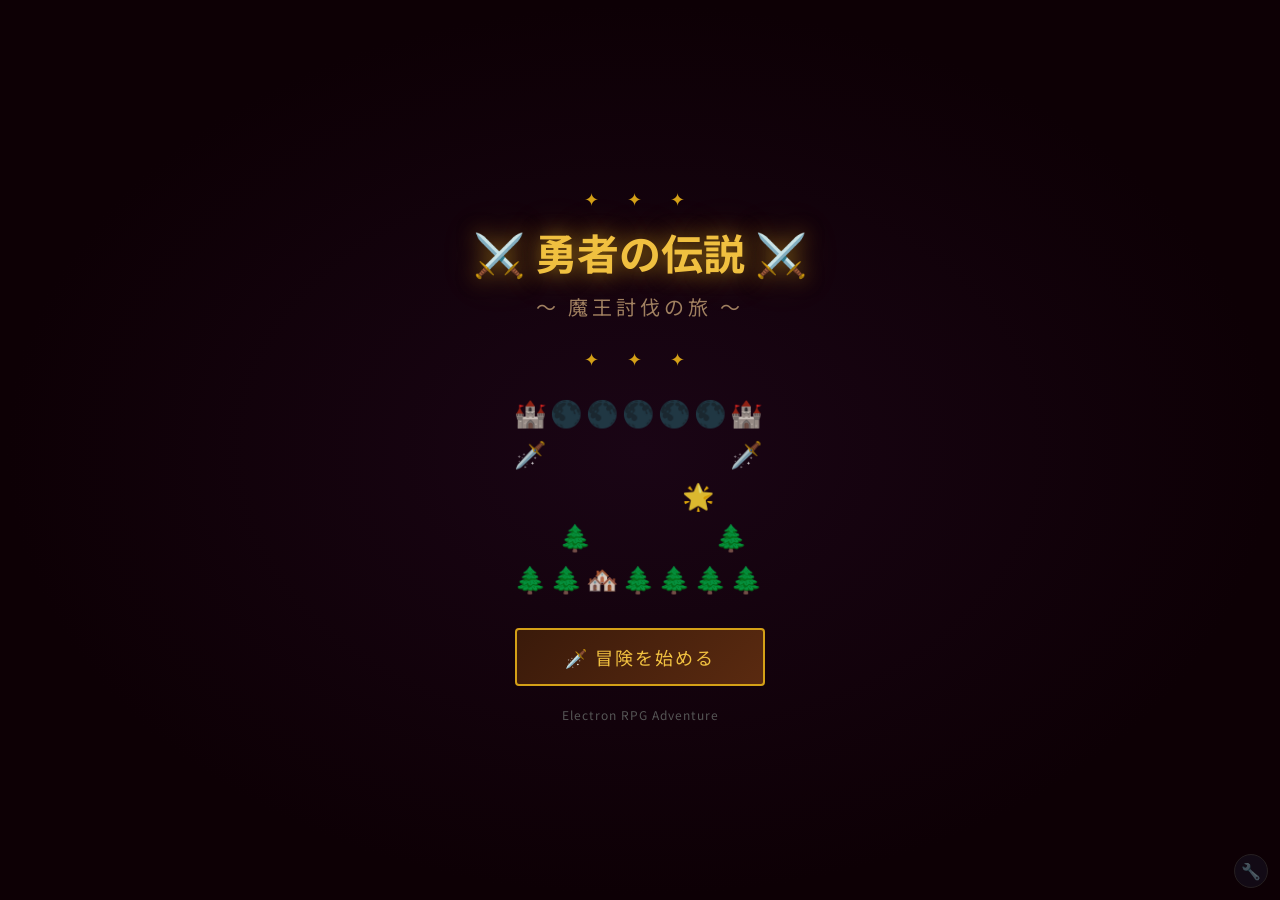
==== web-deploy/index.html @ cfc93350 "Add files via upload" ====
<!DOCTYPE html>
<html lang="ja">
<head>
  <meta charset="UTF-8">
  <meta name="viewport" content="width=device-width, initial-scale=1.0">
  <title>勇者の伝説</title>
  <link rel="stylesheet" href="style.css">
</head>
<body>

<!-- ========== タイトル画面 ========== -->
<div id="title-screen">
  <div id="title-content">
    <div id="title-deco">✦ ✦ ✦</div>
    <h1 id="title-main">⚔️ 勇者の伝説 ⚔️</h1>
    <div id="title-sub">〜 魔王討伐の旅 〜</div>
    <div id="title-deco">✦ ✦ ✦</div>
    <div id="title-art">
      <div class="title-art-row">🏰🌑🌑🌑🌑🌑🏰</div>
      <div class="title-art-row">🗡️　　　　　　🗡️</div>
      <div class="title-art-row">　　　　🌟　　　</div>
      <div class="title-art-row">　🌲　　　　🌲　</div>
      <div class="title-art-row">🌲🌲🏘️🌲🌲🌲🌲</div>
    </div>
    <div id="title-buttons">
      <button id="btn-new-game" onclick="startNewGame()">🗡️ 冒険を始める</button>
      <button id="btn-load-game" onclick="loadGame()" style="display:none">📖 冒険を続ける</button>
    </div>
    <div id="title-footer">Electron RPG Adventure</div>
  </div>
</div>

<!-- ========== メインゲーム画面 ========== -->
<div id="game-screen" class="hidden">

  <!-- ヘッダー -->
  <div id="game-header">
    <span id="header-title">⚔️ 勇者の伝説</span>
    <div id="header-actions">
      <button class="header-btn" onclick="saveGame()" title="セーブ">💾 セーブ</button>
      <button class="header-btn" onclick="showTitleScreen()" title="タイトルへ">🏠 タイトル</button>
      <div id="sound-controls">
        <button id="sound-toggle-btn" class="header-btn sound-btn" onclick="soundToggleMute()" title="サウンドON/OFF">🔊</button>
        <input id="sound-volume" type="range" min="0" max="1" step="0.05" value="0.6"
               oninput="soundSetVolume(this.value)" title="音量">
      </div>
    </div>
  </div>

  <!-- メインエリア -->
  <div id="main-area">

    <!-- 左：ストーリー＆バトルエリア -->
    <div id="story-panel">

      <!-- シーン画像エリア -->
      <div id="scene-header">
        <div id="scene-emoji-display">🌄</div>
        <div id="scene-title-display">序章</div>
        <div id="season-display" style="margin-left:auto" onclick="openSeasonInfo()">🌸 春</div>
      </div>

      <!-- ストーリーテキスト -->
      <div id="story-text-area">
        <p id="story-text">読み込み中...</p>
      </div>

      <!-- 選択肢エリア（通常時） -->
      <div id="choices-area"></div>

      <!-- ワープエリア -->
      <div id="warp-area" class="hidden">
        <div id="warp-header">
          <div id="warp-title">🔮 ワープ魔法</div>
          <div id="aria-warp-comment"></div>
        </div>
        <div id="warp-list"></div>
        <button class="choice-btn back-btn" onclick="closeWarpScreen()">↩️ 閉じる</button>
      </div>

      <!-- 装備変更エリア -->
      <div id="equip-change-area" class="hidden">
        <div id="equip-change-list"></div>
        <button class="choice-btn back-btn" id="equip-back-btn" onclick="closeEquipScreen()">↩️ 戻る</button>
      </div>

      <!-- ショップエリア -->
      <div id="shop-area" class="hidden">
        <div id="shop-items-list"></div>
        <button class="choice-btn back-btn" id="shop-back-btn">↩️ 店を出る</button>
      </div>

      <!-- 鍛冶屋エリア -->
      <div id="smith-area" class="hidden">
        <div id="smith-header">
          <div id="smith-title">⚒️ 装備強化</div>
          <div id="smith-desc" style="font-size:12px;color:#aaa;margin-top:4px">装備中のアイテムを強化できます（最大+10）</div>
        </div>
        <div id="smith-items-list"></div>
        <div id="smith-enchant-section">
          <div id="smith-enchant-header">✨ 特殊強化（素材使用）</div>
          <div id="smith-enchant-desc">モンスター素材を使って装備に特殊効果を付与します</div>
          <div id="smith-enchant-list"></div>
        </div>
        <button class="choice-btn back-btn" id="smith-back-btn">↩️ 鍛冶屋を出る</button>
      </div>

      <!-- クエスト掲示板エリア -->
      <div id="quest-board-area" class="hidden">
        <div class="inner-panel-header">
          <div class="inner-panel-title">📋 クエスト掲示板</div>
          <div class="inner-panel-sub">依頼を達成して報酬を受け取ろう！</div>
        </div>
        <div id="quest-board-list"></div>
        <button class="choice-btn back-btn" onclick="closeQuestBoard()">↩️ 閉じる</button>
      </div>

      <!-- モンスター図鑑エリア -->
      <div id="monster-book-area" class="hidden">
        <div class="inner-panel-header">
          <div class="inner-panel-title">📖 モンスター図鑑</div>
          <div class="inner-panel-sub">出会った魔物の記録</div>
        </div>
        <div id="monster-book-list"></div>
        <button class="choice-btn back-btn" onclick="closeMonsterBook()">↩️ 閉じる</button>
      </div>

      <!-- 仲間との絆エリア -->
      <div id="bond-area" class="hidden">
        <div class="inner-panel-header">
          <div class="inner-panel-title">💞 仲間との絆</div>
          <div class="inner-panel-sub">共に戦うほど絆は深まる</div>
        </div>
        <div id="bond-list"></div>
        <button class="choice-btn back-btn" onclick="closeBondScreen()">↩️ 閉じる</button>
      </div>

      <!-- 陣形システムエリア -->
      <div id="formation-area" class="hidden">
        <div class="inner-panel-header">
          <div class="inner-panel-title">⚔️ 陣形システム</div>
          <div class="inner-panel-sub">仲間との戦略を選ぼう</div>
        </div>
        <div id="formation-list"></div>
        <button class="choice-btn back-btn" onclick="closeFormationScreen()">↩️ 閉じる</button>
      </div>

      <!-- 称号リストエリア -->
      <div id="title-list-area" class="hidden">
        <div class="inner-panel-header">
          <div class="inner-panel-title">🏆 称号一覧</div>
          <div class="inner-panel-sub">条件を達成して称号とボーナスを獲得しよう</div>
        </div>
        <div id="title-list-content"></div>
        <button class="choice-btn back-btn" onclick="closeTitleList()">↩️ 閉じる</button>
      </div>

      <!-- 錬金術エリア -->
      <div id="alchemy-area" class="hidden">
        <div class="inner-panel-header">
          <div class="inner-panel-title">🧪 錬金術工房</div>
          <div class="inner-panel-sub">アイテムを組み合わせて新しいものを作ろう</div>
        </div>
        <div id="alchemy-list"></div>
        <button id="alchemy-back-btn" class="choice-btn back-btn">↩️ 工房を出る</button>
      </div>

      <!-- バトルエリア -->
      <div id="battle-area" class="hidden">
        <div id="battle-scene">
          <div id="enemy-display">
            <div id="battle-anim-overlay"></div>
            <div id="damage-popup-area"></div>
            <div id="enemy-emoji-large"></div>
            <div id="enemy-name-display"></div>
            <div id="enemy-hp-section">
              <span id="enemy-hp-label">HP</span>
              <div id="enemy-hp-bar-wrap">
                <div id="enemy-hp-bar"></div>
              </div>
              <span id="enemy-hp-nums"></span>
            </div>
            <div id="enemy-status-display" style="font-size:14px;font-weight:bold;text-align:center;min-height:20px;color:#f0a050"></div>
          </div>

          <div id="battle-log-wrap">
            <div id="battle-log"></div>
          </div>

          <!-- 仲間のバトル中ステータス（全員） -->
          <div id="companions-battle-status"></div>

          <div id="battle-controls">
            <div id="battle-buttons" class="battle-btn-grid">
              <button id="btn-attack" class="battle-btn attack-btn" onclick="battleAction('attack')">⚔️<br>攻撃</button>
              <button id="btn-magic"  class="battle-btn magic-btn"  onclick="battleAction('magic')">🔮<br>スキル</button>
              <button id="btn-item"   class="battle-btn item-btn"   onclick="battleAction('item')">🎒<br>アイテム</button>
              <button id="btn-equip"  class="battle-btn equip-btn"  onclick="battleAction('equip')">🗡️<br>装備</button>
              <button id="btn-run"    class="battle-btn run-btn"    onclick="battleAction('run')">💨<br>逃げる</button>
            </div>
            <!-- スキル選択 -->
            <div id="skill-select" class="hidden">
              <div id="skill-select-list"></div>
              <button class="choice-btn" onclick="cancelSkillSelect()" style="margin-top:6px">キャンセル</button>
            </div>
            <!-- アイテム選択 -->
            <div id="item-select" class="hidden">
              <div id="item-select-list"></div>
              <button class="choice-btn" onclick="cancelItemSelect()" style="margin-top:6px">キャンセル</button>
            </div>
            <!-- 戦闘中装備選択 -->
            <div id="battle-equip-select" class="hidden">
              <div id="battle-equip-list"></div>
              <button class="choice-btn" onclick="cancelBattleEquip()" style="margin-top:6px">キャンセル</button>
            </div>
            <!-- コンボ必殺技ボタン -->
            <div id="combo-btn-wrap">
              <button id="btn-combo" class="battle-btn combo-btn" onclick="openComboMenu()">⚡<br>コンボ</button>
            </div>
            <!-- コンボ選択 -->
            <div id="combo-select" class="hidden">
              <div id="combo-select-title">⚡ コンボ必殺技</div>
              <div id="combo-select-list"></div>
              <button class="choice-btn" onclick="closeComboMenu()" style="margin-top:6px">キャンセル</button>
            </div>
          </div>
        </div>
      </div>

    </div><!-- /story-panel -->

    <!-- 右：ステータスパネル -->
    <div id="status-panel">

      <!-- プレイヤー情報 -->
      <div class="status-box" id="player-box">
        <div class="status-box-title">👤 プレイヤー</div>
        <div id="player-name-display">勇者アレク</div>
        <div id="player-level-display">Lv. 1</div>

        <div class="bar-row">
          <span class="bar-label hp-label">HP</span>
          <div class="bar-track"><div id="hp-bar" class="bar hp-bar-fill"></div></div>
          <span id="hp-text" class="bar-nums">100/100</span>
        </div>
        <div id="player-status-display" style="display:none;font-size:12px;font-weight:bold;text-align:center;padding:2px 6px;margin:2px 0;border-radius:4px;background:#3a2010;color:#f0a050"></div>
        <div class="bar-row">
          <span class="bar-label mp-label">MP</span>
          <div class="bar-track"><div id="mp-bar" class="bar mp-bar-fill"></div></div>
          <span id="mp-text" class="bar-nums">30/30</span>
        </div>
        <div class="bar-row">
          <span class="bar-label exp-label">EXP</span>
          <div class="bar-track"><div id="exp-bar" class="bar exp-bar-fill"></div></div>
          <span id="exp-text" class="bar-nums">0/50</span>
        </div>

        <div class="stats-grid">
          <div class="stat-cell">⚔️ <span id="stat-atk">15</span></div>
          <div class="stat-cell">🛡️ <span id="stat-def">5</span></div>
          <div class="stat-cell">✨ <span id="stat-matk">20</span></div>
          <div class="stat-cell">💰 <span id="stat-gold">100</span>G</div>
        </div>
      </div>

      <!-- アリア -->
      <div class="status-box" id="aria-box" style="display:none">
        <div class="status-box-title">👱‍♀️ アリア</div>
        <div id="aria-name-display" style="font-weight:bold;font-size:14px;color:#a0d0ff">アリア</div>
        <div id="aria-level-display" style="font-size:12px;color:#888;margin-bottom:4px">Lv. 1</div>
        <div class="bar-row">
          <span class="bar-label hp-label">HP</span>
          <div class="bar-track"><div id="aria-hp-bar" class="bar hp-bar-fill"></div></div>
          <span id="aria-hp-text" class="bar-nums">80/80</span>
        </div>
        <div class="bar-row">
          <span class="bar-label mp-label">MP</span>
          <div class="bar-track"><div id="aria-mp-bar" class="bar mp-bar-fill"></div></div>
          <span id="aria-mp-text" class="bar-nums">25/25</span>
        </div>
        <div class="stats-grid" style="margin-top:4px">
          <div class="stat-cell">⚔️ <span id="aria-stat-atk">18</span></div>
          <div class="stat-cell">🛡️ <span id="aria-stat-def">4</span></div>
          <div class="stat-cell">✨ <span id="aria-stat-matk">8</span></div>
          <div class="stat-cell" id="aria-equip-display" style="font-size:11px;color:#888">装備なし</div>
        </div>
      </div>

      <!-- ガイアス -->
      <div class="status-box companion-box" id="gaius-box" style="display:none">
        <div class="status-box-title">🛡️ ガイアス</div>
        <div id="gaius-level-display" style="font-size:12px;color:#888;margin-bottom:4px">Lv. 1</div>
        <div class="bar-row">
          <span class="bar-label hp-label">HP</span>
          <div class="bar-track"><div id="gaius-hp-bar" class="bar hp-bar-fill"></div></div>
          <span id="gaius-hp-text" class="bar-nums">180/180</span>
        </div>
        <div class="bar-row">
          <span class="bar-label mp-label">MP</span>
          <div class="bar-track"><div id="gaius-mp-bar" class="bar mp-bar-fill"></div></div>
          <span id="gaius-mp-text" class="bar-nums">20/20</span>
        </div>
      </div>

      <!-- ルナ -->
      <div class="status-box companion-box" id="luna-box" style="display:none">
        <div class="status-box-title">🌙 ルナ</div>
        <div id="luna-level-display" style="font-size:12px;color:#888;margin-bottom:4px">Lv. 1</div>
        <div class="bar-row">
          <span class="bar-label hp-label">HP</span>
          <div class="bar-track"><div id="luna-hp-bar" class="bar hp-bar-fill"></div></div>
          <span id="luna-hp-text" class="bar-nums">60/60</span>
        </div>
        <div class="bar-row">
          <span class="bar-label mp-label">MP</span>
          <div class="bar-track"><div id="luna-mp-bar" class="bar mp-bar-fill"></div></div>
          <span id="luna-mp-text" class="bar-nums">55/55</span>
        </div>
      </div>

      <!-- ソラ -->
      <div class="status-box companion-box" id="sola-box" style="display:none">
        <div class="status-box-title">⭐ ソラ</div>
        <div id="sola-level-display" style="font-size:12px;color:#888;margin-bottom:4px">Lv. 1</div>
        <div class="bar-row">
          <span class="bar-label hp-label">HP</span>
          <div class="bar-track"><div id="sola-hp-bar" class="bar hp-bar-fill"></div></div>
          <span id="sola-hp-text" class="bar-nums">55/55</span>
        </div>
        <div class="bar-row">
          <span class="bar-label mp-label">MP</span>
          <div class="bar-track"><div id="sola-mp-bar" class="bar mp-bar-fill"></div></div>
          <span id="sola-mp-text" class="bar-nums">55/55</span>
        </div>
      </div>

      <!-- セラフィナ -->
      <div class="status-box companion-box" id="serafina-box" style="display:none">
        <div class="status-box-title">✨ セラフィナ</div>
        <div id="serafina-level-display" style="font-size:12px;color:#888;margin-bottom:4px">Lv. 1</div>
        <div class="bar-row">
          <span class="bar-label hp-label">HP</span>
          <div class="bar-track"><div id="serafina-hp-bar" class="bar hp-bar-fill"></div></div>
          <span id="serafina-hp-text" class="bar-nums">65/65</span>
        </div>
        <div class="bar-row">
          <span class="bar-label mp-label">MP</span>
          <div class="bar-track"><div id="serafina-mp-bar" class="bar mp-bar-fill"></div></div>
          <span id="serafina-mp-text" class="bar-nums">65/65</span>
        </div>
      </div>

      <!-- ゼフィロス -->
      <div class="status-box companion-box" id="zephiros-box" style="display:none">
        <div class="status-box-title">🔮 ゼフィロス</div>
        <div id="zephiros-level-display" style="font-size:12px;color:#888;margin-bottom:4px">Lv. 1</div>
        <div class="bar-row">
          <span class="bar-label hp-label">HP</span>
          <div class="bar-track"><div id="zephiros-hp-bar" class="bar hp-bar-fill"></div></div>
          <span id="zephiros-hp-text" class="bar-nums">45/45</span>
        </div>
        <div class="bar-row">
          <span class="bar-label mp-label">MP</span>
          <div class="bar-track"><div id="zephiros-mp-bar" class="bar mp-bar-fill"></div></div>
          <span id="zephiros-mp-text" class="bar-nums">75/75</span>
        </div>
      </div>

      <!-- 現在地 -->
      <div class="status-box" id="location-box">
        <div class="status-box-title">📍 現在地</div>
        <div id="location-display">出発の村</div>
      </div>

      <!-- 装備 -->
      <div class="status-box" id="equip-box">
        <div class="status-box-title">🗡️ 装備</div>
        <div id="equip-weapon">武器: 鉄の剣</div>
        <div id="equip-head">頭: なし</div>
        <div id="equip-body">体: 布の服</div>
        <div id="equip-acc">アクセ: なし / なし</div>
      </div>

      <!-- インベントリ -->
      <div class="status-box" id="inventory-box">
        <div class="status-box-title">🎒 所持アイテム</div>
        <div id="inventory-list"></div>
      </div>

    </div><!-- /status-panel -->

  </div><!-- /main-area -->

</div><!-- /game-screen -->

<!-- ========== レベルアップ通知 ========== -->
<div id="levelup-overlay" class="hidden">
  <div id="levelup-box">
    <div id="levelup-title">🎉 LEVEL UP! 🎉</div>
    <div id="levelup-details"></div>
    <div id="levelup-choices"></div>
    <button id="levelup-continue-btn" onclick="closeLevelUp()" style="display:none">続ける →</button>
  </div>
</div>

<!-- ========== ゲームオーバー ========== -->
<div id="gameover-overlay" class="hidden">
  <div id="gameover-box">
    <div id="gameover-title">💀 力尽きてしまった... 💀</div>
    <div id="gameover-text">意識が遠のいていく...</div>
    <button onclick="continueFromVillage()">🏘️ 村から再出発する（HP全回復）</button>
    <button onclick="restartGame()" style="margin-top:8px; background:#333">🔄 最初からプレイする</button>
  </div>
</div>

<!-- ========== 隠し宝箱・隠し部屋 ポップアップ ========== -->
<div id="hidden-treasure-overlay" class="hidden">
  <div id="hidden-treasure-box">
    <div id="hidden-treasure-emoji">📦</div>
    <div id="hidden-treasure-title">発見！</div>
    <div id="hidden-treasure-text"></div>
    <div id="hidden-treasure-buttons"></div>
  </div>
</div>

<!-- ========== 称号取得通知 ========== -->
<div id="title-notif-overlay" class="hidden">
  <div id="title-notif-box">
    <div id="title-notif-header">🏆 称号を獲得！</div>
    <div id="title-notif-emoji">🏆</div>
    <div id="title-notif-name"></div>
    <div id="title-notif-desc"></div>
    <div id="title-notif-bonus"></div>
    <button onclick="closeTitleNotif()">✨ 素晴らしい！</button>
  </div>
</div>

<!-- ========== ガチャ画面 ========== -->
<div id="gacha-overlay" class="hidden">
  <div id="gacha-box">
    <div id="gacha-header-row">
      <div id="gacha-title">🎰 幻想ガチャ</div>
      <div id="gacha-gold-display">💰 <span id="gacha-gold-num">0</span>G</div>
    </div>
    <div id="gacha-pity-bar">
      ✨ ★5保証まであと <span id="gacha-pity-left">50</span>回
      ／ 通算 <span id="gacha-total-pulls">0</span>回
      <div id="gacha-pity-track"><div id="gacha-pity-fill"></div></div>
    </div>
    <div id="gacha-buttons">
      <button id="gacha-btn-single" onclick="doGachaPull(1)">
        🎲 1回引く<br><span class="gacha-cost">500G</span>
      </button>
      <button id="gacha-btn-ten" onclick="doGachaPull(10)">
        🎰 10連ガチャ<br><span class="gacha-cost">5000G</span>
      </button>
    </div>
    <div id="gacha-rate-btn" onclick="toggleGachaRates()">📊 排出率を確認</div>
    <div id="gacha-rates-panel" class="hidden">
      <div>★★★★★ (★5): 2.0%　（50回で必ず確定）</div>
      <div>★★★★☆ (★4): 8.0%</div>
      <div>★★★☆☆ (★3): 20.0%</div>
      <div>★★☆☆☆ (★2): 30.0%</div>
      <div>★☆☆☆☆ (★1): 40.0%</div>
    </div>
    <div id="gacha-history-section">
      <div id="gacha-history-label">📜 最近のガチャ履歴</div>
      <div id="gacha-history-list"></div>
    </div>
    <button class="choice-btn back-btn" onclick="closeGachaScreen()">↩️ 閉じる</button>
  </div>
</div>

<!-- ========== ガチャ結果 ========== -->
<div id="gacha-result-overlay" class="hidden">
  <div id="gacha-result-box">
    <div id="gacha-result-title">🎲 ガチャ結果！</div>
    <div id="gacha-result-grid"></div>
    <button class="choice-btn" onclick="closeGachaResult()" style="margin-top:16px;width:100%">✨ 受け取る</button>
  </div>
</div>

<!-- ========== メッセージトースト ========== -->
<div id="toast" class="hidden"></div>

<script src="sound.js"></script>
<script src="renderer.js"></script>
</body>
</html>
---- web-deploy/style.css ----
/* ========================================
   勇者の伝説 - Dark Fantasy RPG Styles
   ======================================== */

@import url('https://fonts.googleapis.com/css2?family=Noto+Sans+JP:wght@400;700&display=swap');

:root {
  --bg-dark:    #0d0005;
  --bg-panel:   #1a0a12;
  --bg-box:     #220e1a;
  --bg-box2:    #2e1222;
  --gold:       #d4a017;
  --gold-light: #f0c040;
  --text-main:  #e8d5b0;
  --text-dim:   #a08060;
  --red:        #e05050;
  --red-dark:   #8b0000;
  --blue:       #4080e0;
  --blue-dark:  #1a3a7a;
  --green:      #40c060;
  --purple:     #9040d0;
  --border:     #5a2a3a;
  --border-gold:#6a4010;
}

* { box-sizing: border-box; margin: 0; padding: 0; }

body {
  font-family: 'Noto Sans JP', 'Hiragino Kaku Gothic ProN', 'Meiryo', sans-serif;
  background: var(--bg-dark);
  color: var(--text-main);
  height: 100vh;
  overflow: hidden;
  user-select: none;
}

/* ========== TITLE SCREEN ========== */
#title-screen {
  position: fixed; inset: 0;
  display: flex; align-items: center; justify-content: center;
  background: radial-gradient(ellipse at center, #1a0515 0%, #0d0005 70%);
  z-index: 100;
}
#title-content {
  text-align: center;
  animation: fadeIn 1.5s ease;
}
#title-deco {
  color: var(--gold); font-size: 18px; letter-spacing: 12px;
  margin: 8px 0;
}
#title-main {
  font-size: 42px; font-weight: 700;
  color: var(--gold-light);
  text-shadow: 0 0 20px rgba(212,160,23,0.6), 0 0 40px rgba(212,160,23,0.3);
  margin: 10px 0;
}
#title-sub {
  font-size: 20px; color: var(--text-dim);
  letter-spacing: 4px; margin-bottom: 24px;
}
#title-art {
  font-size: 26px; line-height: 1.6;
  margin: 20px 0 30px;
  opacity: 0.85;
}
.title-art-row { letter-spacing: 4px; }
#title-buttons {
  display: flex; flex-direction: column;
  align-items: center; gap: 12px;
  margin: 20px 0;
}
#title-buttons button {
  font-size: 18px; font-family: inherit;
  padding: 14px 48px;
  background: linear-gradient(135deg, #3a1a0a, #5a2a10);
  color: var(--gold-light);
  border: 2px solid var(--gold);
  border-radius: 4px;
  cursor: pointer;
  letter-spacing: 2px;
  transition: all 0.2s;
  min-width: 240px;
}
#title-buttons button:hover {
  background: linear-gradient(135deg, #5a2a10, #7a3a15);
  box-shadow: 0 0 16px rgba(212,160,23,0.4);
  transform: translateY(-2px);
}
#title-footer {
  font-size: 12px; color: #555; margin-top: 20px; letter-spacing: 1px;
}

/* ========== GAME SCREEN ========== */
#game-screen {
  display: flex; flex-direction: column; height: 100vh;
}
.hidden { display: none !important; }

/* Header */
#game-header {
  display: flex; justify-content: space-between; align-items: center;
  background: linear-gradient(180deg, #1e0810, #14060c);
  border-bottom: 2px solid var(--border-gold);
  padding: 6px 16px;
  flex-shrink: 0;
}
#header-title {
  font-size: 16px; color: var(--gold); font-weight: 700;
  letter-spacing: 2px;
}
#header-actions { display: flex; gap: 8px; align-items: center; }
#sound-controls { display: flex; align-items: center; gap: 4px; }
.sound-btn { padding: 4px 8px; font-size: 14px; }
#sound-volume {
  width: 70px; height: 4px;
  -webkit-appearance: none; appearance: none;
  background: #4a2030; border-radius: 2px; outline: none; cursor: pointer;
}
#sound-volume::-webkit-slider-thumb {
  -webkit-appearance: none; appearance: none;
  width: 12px; height: 12px; border-radius: 50%;
  background: var(--gold); cursor: pointer;
}
.header-btn {
  font-size: 12px; font-family: inherit;
  padding: 4px 12px;
  background: #2a0e18; color: var(--text-dim);
  border: 1px solid var(--border); border-radius: 3px;
  cursor: pointer; transition: all 0.15s;
}
.header-btn:hover { color: var(--gold-light); border-color: var(--gold); }

/* Main Area Split */
#main-area {
  display: flex; flex: 1; overflow: hidden;
  gap: 0;
}

/* ========== STORY PANEL (Left) ========== */
#story-panel {
  flex: 1; display: flex; flex-direction: column;
  background: var(--bg-panel);
  border-right: 2px solid var(--border);
  overflow: hidden;
  min-width: 0;
}

#scene-header {
  background: linear-gradient(135deg, #2a0e1a, #1e0810);
  border-bottom: 2px solid var(--border-gold);
  padding: 12px 16px;
  display: flex; align-items: center; gap: 12px;
  flex-shrink: 0;
}
#scene-emoji-display {
  font-size: 42px; line-height: 1;
  filter: drop-shadow(0 0 8px rgba(212,160,23,0.5));
}
#scene-title-display {
  font-size: 17px; font-weight: 700;
  color: var(--gold-light);
  letter-spacing: 1px;
}
#season-display {
  font-size: 13px; font-weight: 700;
  padding: 3px 8px; border-radius: 10px;
  background: rgba(0,0,0,0.4);
  border: 1px solid rgba(255,255,255,0.2);
  white-space: nowrap;
  cursor: pointer;
  margin-left: auto;
  transition: opacity 0.2s;
}
#season-display:hover { opacity: 0.8; }

/* ========== ガチャ ========== */
#gacha-overlay {
  position: fixed; inset: 0;
  background: rgba(0,0,0,0.88);
  display: flex; align-items: center; justify-content: center;
  z-index: 600;
}
#gacha-box {
  background: linear-gradient(145deg, #1a0830, #0d0318);
  border: 2px solid #7030b0;
  border-radius: 14px; padding: 20px;
  width: min(450px, 92vw); max-height: 88vh;
  overflow-y: auto;
  box-shadow: 0 0 50px rgba(110,0,190,0.55);
}
#gacha-header-row {
  display: flex; justify-content: space-between; align-items: center;
  margin-bottom: 14px;
}
#gacha-title {
  font-size: 20px; font-weight: 900; color: #c070ff;
  text-shadow: 0 0 14px rgba(170,70,255,0.75); letter-spacing: 2px;
}
#gacha-gold-display { font-size: 14px; font-weight: 700; color: var(--gold); }
#gacha-pity-bar {
  font-size: 13px; color: #b090d0; margin-bottom: 10px; line-height: 1.6;
}
#gacha-pity-track {
  width: 100%; height: 7px; background: #2a1040;
  border-radius: 4px; margin-top: 5px; overflow: hidden;
}
#gacha-pity-fill {
  height: 100%; border-radius: 4px; width: 0%;
  background: linear-gradient(90deg, #7030b0, #d080ff);
  transition: width 0.6s ease;
}
#gacha-buttons { display: flex; gap: 10px; margin-bottom: 12px; }
#gacha-btn-single, #gacha-btn-ten {
  flex: 1; padding: 12px 8px;
  background: linear-gradient(145deg, #280f50, #380f70);
  border: 1px solid #7030b0; border-radius: 10px;
  color: #e0c0ff; font-size: 15px; font-weight: 700;
  cursor: pointer; font-family: inherit;
  transition: all 0.15s; text-align: center; line-height: 1.5;
}
#gacha-btn-single:hover:not(:disabled), #gacha-btn-ten:hover:not(:disabled) {
  background: linear-gradient(145deg, #3a1870, #5020a0);
  box-shadow: 0 0 14px rgba(120,60,200,0.7);
}
#gacha-btn-single:disabled, #gacha-btn-ten:disabled { opacity: 0.35; cursor: not-allowed; }
.gacha-cost { font-size: 13px; color: var(--gold); }
#gacha-rate-btn {
  text-align: center; font-size: 13px; color: #9060c0;
  cursor: pointer; padding: 5px; margin-bottom: 6px;
  border-radius: 5px; transition: color 0.15s;
}
#gacha-rate-btn:hover { color: #d080ff; }
#gacha-rates-panel {
  background: rgba(10,2,20,0.7); border: 1px solid #4020a0;
  border-radius: 8px; padding: 10px 14px;
  margin-bottom: 10px; font-size: 13px;
  color: #c0a0e0; line-height: 2.1;
}
#gacha-history-section { margin-top: 10px; }
#gacha-history-label {
  font-size: 13px; color: #9060c0;
  margin-bottom: 6px; font-weight: 700;
}
#gacha-history-list {
  display: flex; flex-wrap: wrap; gap: 5px;
  max-height: 110px; overflow-y: auto;
}
.gacha-hist-item {
  font-size: 12px; padding: 3px 9px;
  border-radius: 12px; font-weight: 700; white-space: nowrap;
}
.gh-r5 { background: #380a70; color: #ffd700; border: 1px solid #ffd700; }
.gh-r4 { background: #280650; color: #c070ff; border: 1px solid #8030d0; }
.gh-r3 { background: #0a1840; color: #4090e0; border: 1px solid #2060b0; }
.gh-r2 { background: #181830; color: #8090b0; border: 1px solid #404070; }
.gh-r1 { background: #0e0e1e; color: #505060; border: 1px solid #2a2a40; }

/* ガチャ結果 */
#gacha-result-overlay {
  position: fixed; inset: 0;
  background: rgba(0,0,0,0.94);
  display: flex; align-items: center; justify-content: center;
  z-index: 700;
}
#gacha-result-box {
  background: linear-gradient(145deg, #100420, #080112);
  border: 2px solid #7030b0; border-radius: 16px;
  padding: 26px 20px; width: min(520px, 95vw);
  max-height: 92vh; overflow-y: auto;
  box-shadow: 0 0 70px rgba(110,0,190,0.65);
  text-align: center;
}
#gacha-result-title {
  font-size: 22px; font-weight: 900; color: #ffd700;
  text-shadow: 0 0 18px rgba(255,200,0,0.85);
  margin-bottom: 18px; letter-spacing: 2px;
}
#gacha-result-grid {
  display: flex; flex-wrap: wrap;
  gap: 10px; justify-content: center; margin-bottom: 10px;
}
.gacha-card {
  width: 88px; border-radius: 12px;
  padding: 10px 6px; text-align: center;
  animation: cardReveal 0.45s ease-out backwards;
  border: 2px solid transparent; position: relative;
}
@keyframes cardReveal {
  from { opacity: 0; transform: scale(0.4) rotateY(80deg); }
  to   { opacity: 1; transform: scale(1) rotateY(0deg); }
}
.gc-r5 {
  background: linear-gradient(145deg, #280850, #401080);
  border-color: #ffd700;
  box-shadow: 0 0 18px rgba(255,215,0,0.65), inset 0 0 12px rgba(255,215,0,0.12);
}
.gc-r4 {
  background: linear-gradient(145deg, #180640, #280870);
  border-color: #c070ff;
  box-shadow: 0 0 12px rgba(180,90,255,0.55);
}
.gc-r3 {
  background: linear-gradient(145deg, #0a1640, #101e60);
  border-color: #4090e0;
  box-shadow: 0 0 8px rgba(60,130,220,0.4);
}
.gc-r2 {
  background: linear-gradient(145deg, #141428, #1e1e44);
  border-color: #5070a0;
}
.gc-r1 {
  background: linear-gradient(145deg, #0e0e1c, #141428);
  border-color: #30304a;
}
.gc-emoji { font-size: 28px; margin-bottom: 5px; line-height: 1; }
.gc-name { font-size: 11px; color: #e0d0f0; font-weight: 700; line-height: 1.4; min-height: 28px; }
.gc-stars { font-size: 11px; margin-top: 5px; letter-spacing: -1px; }
.gc-stars-5 { color: #ffd700; }
.gc-stars-4 { color: #c070ff; }
.gc-stars-3 { color: #4090e0; }
.gc-stars-2 { color: #7090b0; }
.gc-stars-1 { color: #404055; }

#story-text-area {
  flex: 1; overflow-y: auto;
  padding: 18px 20px;
  background: linear-gradient(180deg, #1a0810 0%, #160610 100%);
  border-bottom: 1px solid var(--border);
}
#story-text {
  font-size: 14.5px; line-height: 2.0;
  color: var(--text-main);
  white-space: pre-wrap;
}
#story-text-area::-webkit-scrollbar { width: 6px; }
#story-text-area::-webkit-scrollbar-track { background: #1a0810; }
#story-text-area::-webkit-scrollbar-thumb { background: var(--border); border-radius: 3px; }

#choices-area, #shop-area {
  padding: 14px 16px;
  background: #140510;
  border-top: 1px solid var(--border);
  display: flex; flex-direction: column; gap: 8px;
  flex-shrink: 0;
  max-height: 240px;
  overflow-y: auto;
}

.choice-btn {
  font-family: inherit; font-size: 14px;
  padding: 10px 16px;
  background: linear-gradient(135deg, #2a0e1a, #3a1428);
  color: var(--text-main);
  border: 1px solid var(--border);
  border-radius: 4px;
  cursor: pointer;
  text-align: left;
  transition: all 0.15s;
  letter-spacing: 0.5px;
}
.choice-btn:hover:not(:disabled) {
  background: linear-gradient(135deg, #3a1428, #5a1e38);
  border-color: var(--gold);
  color: var(--gold-light);
  transform: translateX(4px);
}
.choice-btn:disabled {
  opacity: 0.4; cursor: not-allowed;
}
.choice-btn.back-btn {
  border-color: #444; color: var(--text-dim);
  background: #1a0c14;
}

/* Shop */
#shop-items-list {
  display: flex; flex-direction: column; gap: 8px; margin-bottom: 8px;
}
.shop-item-row {
  display: flex; justify-content: space-between; align-items: center;
  padding: 8px 12px;
  background: #2a0e1a; border: 1px solid var(--border);
  border-radius: 4px;
}
.shop-item-info { font-size: 13px; }
.shop-item-name { color: var(--text-main); font-weight: 700; }
.shop-item-desc { font-size: 11px; color: var(--text-dim); margin-top: 2px; }
.shop-item-price { font-size: 13px; color: var(--gold); margin-right: 10px; }
.shop-buy-btn {
  font-family: inherit; font-size: 12px;
  padding: 5px 14px;
  background: linear-gradient(135deg, #3a2000, #5a3000);
  color: var(--gold-light); border: 1px solid var(--border-gold);
  border-radius: 3px; cursor: pointer; transition: all 0.15s;
}
.shop-buy-btn:hover:not(:disabled) {
  background: linear-gradient(135deg, #5a3000, #7a4000);
  box-shadow: 0 0 8px rgba(212,160,23,0.3);
}
.shop-buy-btn:disabled { opacity: 0.35; cursor: not-allowed; }

/* ========== BATTLE AREA ========== */
#battle-area {
  display: flex; flex-direction: column;
  flex: 1; overflow: hidden;
}
#battle-scene {
  display: flex; flex-direction: column;
  height: 100%; padding: 12px;
  background: linear-gradient(180deg, #0d0318 0%, #150510 100%);
}
#enemy-display {
  text-align: center; padding: 10px;
  background: #1a0820; border: 1px solid var(--border);
  border-radius: 6px; margin-bottom: 10px;
  flex-shrink: 0;
}
#enemy-emoji-large {
  font-size: 72px; line-height: 1;
  animation: enemyFloat 2s ease-in-out infinite;
  filter: drop-shadow(0 0 12px rgba(150,50,200,0.4));
}
@keyframes enemyFloat {
  0%, 100% { transform: translateY(0); }
  50%       { transform: translateY(-6px); }
}
#enemy-name-display {
  font-size: 16px; font-weight: 700;
  color: var(--red); margin: 6px 0 8px;
  text-shadow: 0 0 8px rgba(224,80,80,0.5);
}
#enemy-hp-section {
  display: flex; align-items: center; gap: 8px;
  justify-content: center;
}
#enemy-hp-label { font-size: 12px; color: var(--text-dim); }
#enemy-hp-bar-wrap {
  width: 160px; height: 12px;
  background: #1a0010; border: 1px solid #500030;
  border-radius: 6px; overflow: hidden;
}
#enemy-hp-bar {
  height: 100%;
  background: linear-gradient(90deg, #c02020, #e05050);
  transition: width 0.4s ease;
  border-radius: 6px;
}
#enemy-hp-nums { font-size: 12px; color: var(--text-dim); }

#battle-log-wrap {
  flex: 1; overflow-y: auto;
  background: #0d0318; border: 1px solid var(--border);
  border-radius: 4px; padding: 8px 10px;
  margin-bottom: 10px;
  min-height: 80px;
}
#battle-log { font-size: 13px; line-height: 1.8; }
#battle-log-wrap::-webkit-scrollbar { width: 4px; }
#battle-log-wrap::-webkit-scrollbar-thumb { background: var(--border); }
.log-player  { color: #80c0ff; }
.log-enemy   { color: #ff8080; }
.log-system  { color: var(--gold); font-weight: 700; }
.log-damage  { color: #ff6040; font-weight: 700; }
.log-heal    { color: #60e080; }
.log-info    { color: var(--text-dim); }

#battle-controls { flex-shrink: 0; }
.battle-btn-grid {
  display: grid; grid-template-columns: repeat(5, 1fr);
  gap: 6px;
}
.battle-btn {
  font-family: inherit; font-size: 13px; font-weight: 700;
  padding: 10px 4px;
  border: 2px solid; border-radius: 5px;
  cursor: pointer; transition: all 0.15s;
  line-height: 1.4;
}
.attack-btn { background: #2a0808; color: #ff8080; border-color: #600020; }
.attack-btn:hover { background: #400a0a; border-color: #e02040; box-shadow: 0 0 10px #e02040a0; }
.magic-btn  { background: #0a0a2a; color: #80a0ff; border-color: #002060; }
.magic-btn:hover  { background: #0a0a40; border-color: #4060e0; box-shadow: 0 0 10px #4060e0a0; }
.item-btn   { background: #0a1a0a; color: #80e080; border-color: #104010; }
.item-btn:hover   { background: #0a2a0a; border-color: #30a030; box-shadow: 0 0 10px #30a030a0; }
.run-btn    { background: #1a1a08; color: #e0e060; border-color: #404010; }
.run-btn:hover    { background: #2a2a0a; border-color: #a0a020; box-shadow: 0 0 10px #a0a020a0; }
.equip-btn  { background: #1a0e08; color: #e0b060; border-color: #50300a; }
.equip-btn:hover  { background: #2a1808; border-color: #c07820; box-shadow: 0 0 10px #c0782080; }
.battle-btn:disabled { opacity: 0.35; cursor: not-allowed; transform: none !important; box-shadow: none !important; }

#item-select { background: #0a0a18; border: 1px solid var(--border); border-radius: 4px; padding: 8px; }
#item-select-list { display: flex; flex-direction: column; gap: 6px; }
.item-use-btn {
  font-family: inherit; font-size: 13px;
  padding: 7px 12px; text-align: left;
  background: #1a0a20; color: var(--text-main);
  border: 1px solid var(--border); border-radius: 3px;
  cursor: pointer; transition: all 0.15s;
}
.item-use-btn:hover { background: #2a1030; border-color: var(--purple); }

/* 戦闘中装備選択 */
#battle-equip-select { background: #0a0a18; border: 1px solid var(--border); border-radius: 4px; padding: 8px; }
#battle-equip-list { display: flex; flex-direction: column; gap: 6px; }

/* 装備変更画面（ストーリー） */
#equip-change-area {
  display: flex; flex-direction: column; gap: 6px;
  overflow-y: auto;
}
#equip-change-list { display: flex; flex-direction: column; gap: 6px; margin-bottom: 8px; }
.equip-slot-header {
  font-size: 13px; font-weight: 700; color: var(--gold);
  padding: 6px 8px; margin-top: 6px;
  background: #1a0a0a; border-left: 3px solid var(--gold);
  border-radius: 0 3px 3px 0;
}
.equip-no-items { font-size: 12px; color: var(--text-dim); padding: 4px 10px; }
.equip-item-btn {
  font-family: inherit; font-size: 13px;
  padding: 8px 12px; text-align: left;
  background: #150a20; color: var(--text-main);
  border: 1px solid var(--border); border-radius: 3px;
  cursor: pointer; transition: all 0.15s; width: 100%;
}
.equip-item-btn:hover { background: #251030; border-color: var(--gold); color: var(--gold-light); }
.equip-item-btn.equip-active {
  background: #1a1400; border-color: var(--gold);
  color: var(--gold-light); font-weight: 700;
}
.equip-item-btn.equip-unequip-btn {
  background: #1a0808; border-color: #502020; color: #c06060; font-size: 12px;
}
.equip-item-btn.equip-unequip-btn:hover { background: #2a0808; border-color: #a04040; }

/* ストーリー画面の装備ボタン */
.choice-btn.equip-quick-btn {
  background: linear-gradient(135deg, #1a0e04, #2e1808);
  border-color: #50300a; color: #e0b060;
  font-size: 13px;
}

/* ========== STATUS PANEL (Right) ========== */
#status-panel {
  width: 230px; flex-shrink: 0;
  display: flex; flex-direction: column;
  overflow-y: auto; overflow-x: hidden;
  background: var(--bg-panel);
  padding: 10px 8px;
  gap: 8px;
}
#status-panel::-webkit-scrollbar { width: 4px; }
#status-panel::-webkit-scrollbar-thumb { background: var(--border); }

.status-box {
  background: var(--bg-box);
  border: 1px solid var(--border);
  border-radius: 5px;
  padding: 10px;
  flex-shrink: 0;
}
.status-box-title {
  font-size: 11px; font-weight: 700;
  color: var(--gold); letter-spacing: 1px;
  border-bottom: 1px solid var(--border-gold);
  padding-bottom: 5px; margin-bottom: 8px;
}

#player-name-display {
  font-size: 15px; font-weight: 700;
  color: var(--gold-light); margin-bottom: 2px;
}
#player-level-display {
  font-size: 13px; color: var(--text-dim); margin-bottom: 10px;
}

.bar-row {
  display: flex; align-items: center; gap: 6px;
  margin-bottom: 7px;
}
.bar-label {
  font-size: 11px; font-weight: 700;
  width: 26px; text-align: right; flex-shrink: 0;
}
.hp-label  { color: var(--red); }
.mp-label  { color: var(--blue); }
.exp-label { color: var(--green); }
.bar-track {
  flex: 1; height: 10px;
  background: #0d0010; border: 1px solid #3a1030;
  border-radius: 5px; overflow: hidden;
}
.bar { height: 100%; border-radius: 5px; transition: width 0.4s ease; }
.hp-bar-fill  { background: linear-gradient(90deg, var(--red-dark), var(--red)); }
.mp-bar-fill  { background: linear-gradient(90deg, var(--blue-dark), var(--blue)); }
.exp-bar-fill { background: linear-gradient(90deg, #206020, var(--green)); }
.bar-nums { font-size: 10px; color: var(--text-dim); width: 56px; flex-shrink: 0; text-align: right; }

.stats-grid {
  display: grid; grid-template-columns: 1fr 1fr;
  gap: 5px; margin-top: 6px;
}
.stat-cell {
  font-size: 12px; color: var(--text-dim);
  background: var(--bg-box2); border-radius: 3px;
  padding: 4px 6px;
}
.stat-cell span { color: var(--text-main); font-weight: 700; }

#location-display {
  font-size: 14px; color: var(--text-main);
  font-weight: 700;
}

#equip-weapon, #equip-head, #equip-body, #equip-acc {
  font-size: 11px; color: var(--text-dim); line-height: 1.7;
}
#equip-acc { font-size: 10px; }
.equip-highlight { color: var(--gold-light) !important; }

#inventory-list {
  display: flex; flex-direction: column; gap: 4px;
}
.inv-item-row {
  display: flex; justify-content: space-between; align-items: center;
  font-size: 12px; padding: 4px 6px;
  background: var(--bg-box2); border-radius: 3px;
  border: 1px solid transparent;
}
.inv-item-row.key-item { border-color: var(--gold); }
.inv-item-row.mat-item { border-color: #306050; color: #80c0a0; }
.inv-item-name { color: var(--text-main); }
.inv-item-count { color: var(--gold); font-weight: 700; font-size: 11px; }
.inv-empty { font-size: 12px; color: var(--text-dim); font-style: italic; }

/* ========== OVERLAYS ========== */
#hidden-treasure-overlay {
  position: fixed; inset: 0;
  background: rgba(0,0,0,0.88);
  display: flex; align-items: center; justify-content: center;
  z-index: 200;
}
#hidden-treasure-box {
  text-align: center; padding: 32px 40px;
  background: linear-gradient(135deg, #0a1a10, #0e2818);
  border: 3px solid #40c070;
  border-radius: 8px;
  max-width: 440px; width: 90%;
  animation: popIn 0.35s ease;
}
#hidden-treasure-emoji { font-size: 40px; margin-bottom: 10px; }
#hidden-treasure-title {
  font-size: 20px; font-weight: 700;
  color: #80f0a0;
  text-shadow: 0 0 14px rgba(64,192,112,0.5);
  margin-bottom: 14px;
}
#hidden-treasure-text {
  font-size: 14px; color: var(--text-main);
  line-height: 1.9; margin-bottom: 20px;
  white-space: pre-wrap; text-align: left;
}
#hidden-treasure-buttons { display: flex; flex-direction: column; gap: 8px; }
#hidden-treasure-buttons button {
  font-family: inherit; font-size: 14px;
  padding: 10px 24px;
  background: linear-gradient(135deg, #0a2010, #143020);
  color: #80f0a0; border: 2px solid #40c070;
  border-radius: 4px; cursor: pointer; transition: all 0.15s;
}
#hidden-treasure-buttons button:hover {
  background: linear-gradient(135deg, #143020, #204838);
}
#hidden-treasure-buttons button.enemy-fight-btn {
  background: linear-gradient(135deg, #2a0a0a, #3a1010);
  color: #f09080; border-color: #c04040;
}
#hidden-treasure-buttons button.enemy-fight-btn:hover {
  background: linear-gradient(135deg, #3a1010, #501818);
}
.explore-btn {
  background: linear-gradient(135deg, #0a1a10, #143020) !important;
  color: #80f0a0 !important;
  border-color: #40c070 !important;
}
.explore-btn:disabled {
  opacity: 0.4 !important;
  cursor: default !important;
}

#levelup-overlay, #gameover-overlay {
  position: fixed; inset: 0;
  background: rgba(0,0,0,0.85);
  display: flex; align-items: center; justify-content: center;
  z-index: 200;
}
#levelup-box, #gameover-box {
  text-align: center; padding: 36px 48px;
  background: linear-gradient(135deg, #1a0820, #2a0e30);
  border: 3px solid var(--gold);
  border-radius: 8px;
  max-width: 420px;
  animation: popIn 0.4s ease;
}
#levelup-title {
  font-size: 28px; font-weight: 700;
  color: var(--gold-light);
  text-shadow: 0 0 20px rgba(240,192,64,0.6);
  margin-bottom: 16px;
}
#levelup-details { font-size: 14px; color: var(--text-main); line-height: 2.2; margin-bottom: 20px; }
#levelup-box button, #gameover-box button {
  font-family: inherit; font-size: 15px;
  padding: 11px 32px;
  background: linear-gradient(135deg, #3a1a0a, #5a2a10);
  color: var(--gold-light); border: 2px solid var(--gold);
  border-radius: 4px; cursor: pointer; transition: all 0.15s;
  display: block; width: 100%;
}
#levelup-box button:hover, #gameover-box button:hover {
  background: linear-gradient(135deg, #5a2a10, #7a3a15);
}
#gameover-title {
  font-size: 26px; color: var(--red);
  text-shadow: 0 0 16px rgba(224,80,80,0.5);
  margin-bottom: 12px;
}
#gameover-text { font-size: 14px; color: var(--text-dim); margin-bottom: 20px; }

/* Toast */
#toast {
  position: fixed; bottom: 24px; left: 50%;
  transform: translateX(-50%);
  background: #2a1030; border: 1px solid var(--gold);
  color: var(--gold-light); font-size: 14px;
  padding: 10px 24px; border-radius: 4px;
  z-index: 300; animation: fadeIn 0.3s ease;
}

/* ========== ANIMATIONS ========== */
@keyframes fadeIn {
  from { opacity: 0; transform: translateY(-10px); }
  to   { opacity: 1; transform: translateY(0); }
}
@keyframes popIn {
  from { opacity: 0; transform: scale(0.7); }
  to   { opacity: 1; transform: scale(1); }
}
@keyframes shake {
  0%, 100% { transform: translateX(0); }
  20%       { transform: translateX(-8px); }
  40%       { transform: translateX(8px); }
  60%       { transform: translateX(-5px); }
  80%       { transform: translateX(5px); }
}
.shake { animation: shake 0.4s ease; }

/* ========== BATTLE ANIMATIONS ========== */
#enemy-display { position: relative; overflow: visible; }

#battle-anim-overlay {
  position: absolute; inset: 0;
  pointer-events: none; border-radius: 6px;
  z-index: 10; opacity: 0;
}

/* Slash */
@keyframes slashMove {
  0%   { opacity: 0; transform: translateX(-120%) skewX(-18deg); }
  12%  { opacity: 1; }
  80%  { opacity: 0.85; }
  100% { opacity: 0; transform: translateX(120%) skewX(-18deg); }
}
.anim-slash {
  animation: slashMove 0.32s ease-in-out forwards;
  background: linear-gradient(135deg, transparent 28%, rgba(160,215,255,0.65) 44%,
    rgba(255,255,255,0.96) 50%, rgba(160,215,255,0.65) 56%, transparent 72%);
}

/* Burst base */
@keyframes burstExpand {
  0%   { opacity: 0; transform: scale(0.2); filter: blur(4px); }
  25%  { opacity: 1; transform: scale(1.1); filter: blur(1px); }
  65%  { opacity: 0.85; transform: scale(0.97); filter: blur(2px); }
  100% { opacity: 0; transform: scale(1.45); filter: blur(7px); }
}
/* Fire */
.anim-fire {
  animation: burstExpand 0.50s ease-out forwards;
  background: radial-gradient(ellipse at 50% 58%,
    rgba(255,210,80,0.98) 0%, rgba(255,110,10,0.88) 35%,
    rgba(200,35,0,0.65) 65%, transparent 90%);
}
/* Ice */
@keyframes iceBurst {
  0%   { opacity: 0; transform: scale(1.8); filter: blur(8px); }
  25%  { opacity: 1; transform: scale(0.88); filter: blur(1px); }
  60%  { opacity: 1; transform: scale(1.04); filter: blur(1px); }
  100% { opacity: 0; transform: scale(1.4); filter: blur(5px); }
}
.anim-ice {
  animation: iceBurst 0.50s ease-out forwards;
  background: radial-gradient(ellipse at 50% 50%,
    rgba(225,248,255,0.99) 0%, rgba(100,205,255,0.87) 30%,
    rgba(30,145,225,0.62) 60%, transparent 86%);
}
/* Thunder */
@keyframes thunderFlash {
  0%   { opacity:0; }  8%  { opacity:1; }  18% { opacity:0.1; }
  28%  { opacity:1; }  40% { opacity:0.2; } 52% { opacity:1; }
  65%  { opacity:0.3; } 78% { opacity:0.75; } 100% { opacity:0; }
}
.anim-thunder {
  animation: thunderFlash 0.44s ease-out forwards;
  background: radial-gradient(ellipse at 50% 12%,
    rgba(255,255,180,1.0) 0%, rgba(230,230,20,0.85) 20%,
    rgba(255,210,0,0.55) 50%, transparent 82%);
}
/* Light */
@keyframes lightBurst {
  0%   { opacity:0; transform:scale(0.3) rotate(0deg); filter:blur(6px); }
  30%  { opacity:1; transform:scale(1.1) rotate(25deg); filter:blur(1px); }
  70%  { opacity:0.9; transform:scale(0.96) rotate(56deg); filter:blur(1px); }
  100% { opacity:0; transform:scale(1.5) rotate(90deg); filter:blur(5px); }
}
.anim-light {
  animation: lightBurst 0.52s ease-out forwards;
  background: radial-gradient(ellipse at 50% 50%,
    rgba(255,255,230,1.0) 0%, rgba(255,245,130,0.90) 25%,
    rgba(255,205,55,0.62) 55%, transparent 86%);
}
/* Dark */
@keyframes darkSwirl {
  0%   { opacity:0; transform:scale(1.5) rotate(0deg); filter:blur(8px); }
  25%  { opacity:1; transform:scale(0.9) rotate(-40deg); filter:blur(2px); }
  62%  { opacity:0.9; transform:scale(1.04) rotate(-85deg); filter:blur(1px); }
  100% { opacity:0; transform:scale(1.3) rotate(-150deg); filter:blur(5px); }
}
.anim-dark {
  animation: darkSwirl 0.52s ease-out forwards;
  background: radial-gradient(ellipse at 50% 50%,
    rgba(200,85,255,0.92) 0%, rgba(120,5,185,0.80) 35%,
    rgba(42,0,85,0.68) 65%, transparent 90%);
}

/* Damage popup */
#damage-popup-area {
  position: absolute; inset: 0;
  pointer-events: none; z-index: 20; overflow: visible;
}
@keyframes dmgFloat {
  0%   { opacity:1; transform:translate(-50%,-50%) scale(1); }
  25%  { opacity:1; transform:translate(-50%,-70%) scale(1.1); }
  100% { opacity:0; transform:translate(-50%,-130%) scale(0.9); }
}
@keyframes dmgCrit {
  0%   { opacity:1; transform:translate(-50%,-50%) scale(1.2) rotate(-4deg); }
  15%  { transform:translate(-50%,-64%) scale(1.45) rotate(4deg); }
  100% { opacity:0; transform:translate(-50%,-142%) scale(1.0) rotate(-2deg); }
}
@keyframes healFloat {
  0%   { opacity:1; transform:translate(-50%,-50%) scale(1); }
  100% { opacity:0; transform:translate(-50%,-118%) scale(0.9); }
}
.damage-popup {
  position: absolute; font-weight: 900; font-size: 22px;
  color: #ff6040; pointer-events: none; white-space: nowrap;
  text-shadow: 0 0 8px rgba(255,80,20,0.85), 1px 1px 0 #000, -1px -1px 0 #000;
  animation: dmgFloat 0.92s ease-out forwards;
}
.damage-popup.crit {
  font-size: 28px; color: #ffcc00;
  text-shadow: 0 0 14px rgba(255,200,0,0.95), 1px 1px 0 #000;
  animation: dmgCrit 1.0s ease-out forwards;
}
.damage-popup.heal {
  color: #55e878; font-size: 20px;
  text-shadow: 0 0 8px rgba(50,220,80,0.85), 1px 1px 0 #000;
  animation: healFloat 0.92s ease-out forwards;
}

/* Hit flashes */
@keyframes enemyHitFlash {
  0%,100% { box-shadow: none; }
  20%  { box-shadow: inset 0 0 0 2px #ff5030, 0 0 20px rgba(255,60,20,0.7); }
  50%  { box-shadow: none; }
  72%  { box-shadow: inset 0 0 0 1px #ff6040, 0 0 10px rgba(255,60,20,0.4); }
}
.enemy-hit-flash { animation: enemyHitFlash 0.52s ease-out; }

@keyframes playerHitFlash {
  0%,100% { box-shadow: none; }
  35%  { box-shadow: inset 0 0 24px rgba(255,30,20,0.55), 0 0 14px rgba(255,20,10,0.4); }
  65%  { box-shadow: inset 0 0 12px rgba(255,30,20,0.28); }
}
.player-hit-flash { animation: playerHitFlash 0.46s ease-out; }

/* Scrollbars */
#choices-area::-webkit-scrollbar { width: 4px; }
#choices-area::-webkit-scrollbar-thumb { background: var(--border); }

/* ========== ARIA ========== */
#aria-box { border-color: #204060; background: linear-gradient(135deg, #080c18, #0c1428); }
#aria-box .status-box-title { color: #80b8f0; border-bottom-color: #204060; }

#aria-battle-status {
  background: #080c18; border: 1px solid #204060; border-radius: 4px;
  padding: 6px 10px; margin-bottom: 4px;
}
#aria-battle-info {
  display: flex; align-items: center; gap: 8px;
  font-size: 13px; font-weight: 700;
}
#aria-battle-label { color: #80b8f0; }
#aria-battle-hp-text { color: var(--text-main); margin-left: auto; font-size: 12px; }
#aria-battle-status-icon { font-size: 12px; color: #f0a050; }

.log-aria { color: #80d8ff; }

/* 装備画面のキャラクター選択タブ */
.equip-char-tabs { display: flex; gap: 4px; margin-bottom: 8px; }
.equip-char-tab {
  flex: 1; font-family: inherit; font-size: 12px; font-weight: 700;
  padding: 6px 4px; border-radius: 4px 4px 0 0;
  background: #1a0a20; color: var(--text-dim);
  border: 1px solid var(--border); border-bottom: none;
  cursor: pointer; transition: all 0.15s;
}
.equip-char-tab.active { background: #2a1030; color: var(--gold-light); border-color: var(--gold); }
.equip-section-label {
  font-size: 12px; font-weight: 700; color: #80b8f0;
  padding: 4px 0 8px; text-align: center;
  border-bottom: 1px solid #204060; margin-bottom: 8px;
}

/* ========== WARP SCREEN ========== */
#warp-area { padding: 8px 0; }
#warp-header {
  display: flex; align-items: center; gap: 10px;
  margin-bottom: 10px; padding-bottom: 8px;
  border-bottom: 1px solid var(--border-gold);
}
#warp-title { font-size: 16px; font-weight: 700; color: var(--gold-light); letter-spacing: 1px; }
#aria-warp-comment { font-size: 12px; color: #80b8f0; font-style: italic; flex: 1; }
#warp-list {
  display: flex; flex-direction: column; gap: 5px;
  max-height: 300px; overflow-y: auto; margin-bottom: 8px;
}
.warp-dest-btn {
  font-family: inherit; font-size: 13px; font-weight: 700;
  width: 100%; text-align: left;
  padding: 8px 12px; border-radius: 4px;
  background: #1a0a20; color: var(--text-main);
  border: 1px solid var(--border);
  cursor: pointer; transition: all 0.15s;
  display: flex; align-items: center; gap: 8px;
}
.warp-dest-btn:hover:not(:disabled) {
  background: #2a1030; border-color: var(--gold); color: var(--gold-light);
}
.warp-dest-btn:disabled { background: #0d0a10; color: #444; border-color: #2a2a2a; cursor: default; }
.warp-emoji { font-size: 16px; }
.warp-dest-name { flex: 1; }
.warp-dest-unvisited { font-size: 11px; color: #555; margin-left: auto; }

.warp-quick-btn {
  background: linear-gradient(135deg, #150a30, #1e0a40);
  border-color: #6040b0; color: #b090ff;
}
.warp-quick-btn:hover {
  background: linear-gradient(135deg, #200a40, #300a60);
  border-color: #9060e0; color: #d0b0ff;
}

@keyframes warpIn {
  0%   { opacity: 0.3; filter: brightness(4) hue-rotate(270deg); }
  40%  { opacity: 1;   filter: brightness(2) hue-rotate(180deg); }
  100% { opacity: 1;   filter: brightness(1) hue-rotate(0deg); }
}
.warp-flash { animation: warpIn 0.5s ease-out; }

/* ── 鍛冶屋 ─────────────────────────────── */
#smith-area {
  display: flex; flex-direction: column; gap: 6px;
}
#smith-header {
  padding: 6px 0 4px;
  border-bottom: 1px solid var(--border);
  margin-bottom: 4px;
}
#smith-title {
  font-size: 15px; font-weight: bold; color: var(--gold-light);
}
.smith-item-row {
  display: flex; align-items: center; gap: 8px;
  background: #12080a; border: 1px solid var(--border);
  border-radius: 4px; padding: 6px 8px;
}
.smith-item-info { flex: 1; }
.smith-item-name { font-size: 13px; font-weight: bold; color: var(--text-main); }
.smith-item-desc { font-size: 11px; color: #888; margin-top: 2px; }
.smith-enh-lv {
  color: #60e060; font-size: 12px; font-weight: bold;
}
.smith-btn {
  font-family: inherit; font-size: 12px; font-weight: bold;
  padding: 5px 10px; border-radius: 4px; cursor: pointer;
  background: linear-gradient(135deg, #2a1a00, #3a2800);
  color: var(--gold-light); border: 1px solid var(--gold);
  white-space: nowrap; transition: all 0.15s;
}
.smith-btn:hover:not(:disabled) {
  background: linear-gradient(135deg, #3a2a00, #5a4000);
  border-color: var(--gold-light);
}
.smith-btn:disabled { background: #1a1a1a; color: #555; border-color: #333; cursor: default; }

/* ── レベルアップ選択 ─────────────────────── */
#levelup-choices {
  display: flex; flex-direction: column; gap: 6px;
  margin: 10px 0;
}
.levelup-choice-btn {
  font-family: inherit; font-size: 13px; font-weight: bold;
  padding: 8px 12px; border-radius: 6px; cursor: pointer;
  background: linear-gradient(135deg, #1a0a30, #280a50);
  color: var(--text-main); border: 1px solid #5a30a0;
  text-align: left; transition: all 0.15s; line-height: 1.4;
}
.levelup-choice-btn:hover {
  background: linear-gradient(135deg, #280a40, #400a70);
  border-color: var(--gold); color: var(--gold-light);
}

/* ========== COMPANION STATUS BOXES ========== */
.companion-box {
  border-color: #304050;
  background: linear-gradient(135deg, #080e14, #0c1520);
  padding: 8px 10px;
}
.companion-box .status-box-title { color: #90c0e0; border-bottom-color: #304050; }

.comp-bar-row {
  display: flex; align-items: center; gap: 5px;
  margin-bottom: 5px;
}
.comp-bar-label {
  font-size: 10px; font-weight: 700;
  width: 24px; text-align: right; flex-shrink: 0;
}
.comp-bar-track {
  flex: 1; height: 8px;
  background: #0a0010; border: 1px solid #2a1030;
  border-radius: 4px; overflow: hidden;
}
.comp-bar { height: 100%; border-radius: 4px; transition: width 0.4s ease; }
.comp-hp-fill { background: linear-gradient(90deg, #6a1010, #c02030); }
.comp-mp-fill { background: linear-gradient(90deg, #0a1050, #2040c0); }
.comp-bar-nums { font-size: 10px; color: var(--text-dim); width: 52px; flex-shrink: 0; text-align: right; }

.comp-name-row {
  display: flex; align-items: center; gap: 6px;
  margin-bottom: 6px;
}
.comp-name-emoji { font-size: 16px; }
.comp-name-text { font-size: 13px; font-weight: 700; color: #a0d0f0; }
.comp-level-text { font-size: 11px; color: var(--text-dim); margin-left: auto; }

/* ========== COMPANION BATTLE STATUS ========== */
#companions-battle-status {
  display: flex; flex-direction: column; gap: 3px;
  margin: 4px 0;
}

.companion-battle-row {
  display: flex; align-items: center; gap: 6px;
  background: #080e18; border: 1px solid #1a2840;
  border-radius: 3px; padding: 4px 8px;
  font-size: 12px;
}
.comp-battle-label {
  font-weight: 700; min-width: 68px;
  color: #90c0e0;
}
.comp-battle-hp {
  color: #888; font-size: 11px; min-width: 60px;
  text-align: right;
}
.comp-battle-hp.comp-dead { color: #ff4444; }
.comp-hp-track {
  flex: 1; height: 7px;
  background: #0a0010; border: 1px solid #2a1030;
  border-radius: 3px; overflow: hidden;
}
.comp-hp-fill-bar {
  height: 100%;
  background: linear-gradient(90deg, #6a1010, #c02030);
  border-radius: 3px; transition: width 0.4s ease;
}

.companion-dead-row {
  opacity: 0.45;
  filter: grayscale(75%);
}

/* ========== 共通インナーパネル ========== */
.inner-panel-header {
  padding: 10px 0 12px;
  border-bottom: 1px solid #3a1a2a;
  margin-bottom: 10px;
}
.inner-panel-title {
  font-size: 16px; font-weight: 700; color: var(--gold-light);
}
.inner-panel-sub {
  font-size: 12px; color: #888; margin-top: 3px;
}

/* クイックボタン */
.choice-btn.quest-quick-btn {
  background: linear-gradient(135deg, #12100a, #1e1a0e) !important;
  color: #e0c060 !important; border-color: #604a10 !important;
}
.choice-btn.book-quick-btn {
  background: linear-gradient(135deg, #0a0e18, #0e1628) !important;
  color: #80a0e0 !important; border-color: #304080 !important;
}
.choice-btn.bond-quick-btn {
  background: linear-gradient(135deg, #18080e, #2a0e18) !important;
  color: #e080a0 !important; border-color: #602040 !important;
}
.choice-btn.form-quick-btn {
  background: linear-gradient(135deg, #0e0a18, #180e28) !important;
  color: #a080e0 !important; border-color: #402870 !important;
}

/* ========== クエスト掲示板 ========== */
#quest-board-list {
  max-height: 340px; overflow-y: auto;
  margin-bottom: 8px;
}
.quest-section-hdr {
  font-size: 12px; font-weight: 700; color: var(--gold);
  padding: 6px 4px 4px; border-bottom: 1px solid #3a1a2a;
  margin-top: 6px;
}
.quest-row {
  padding: 8px 10px; margin: 4px 0;
  background: #1a0c14; border: 1px solid #2e1220;
  border-radius: 4px;
}
.quest-row.quest-complete {
  background: #0e180c; border-color: #2a4820;
}
.quest-row.quest-claimed { opacity: 0.55; }
.quest-row-hdr {
  display: flex; align-items: center; justify-content: space-between;
  font-size: 13px; color: var(--text-main); margin-bottom: 4px;
}
.quest-badge {
  font-size: 11px; padding: 1px 6px; border-radius: 10px;
}
.quest-done-badge {
  background: #1a3818; color: #60d060; border: 1px solid #306030;
}
.quest-claimed-badge {
  background: #1a1a1a; color: #666; border: 1px solid #444;
}
.quest-desc-txt {
  font-size: 12px; color: #aaa; margin-bottom: 3px;
}
.quest-reward-txt {
  font-size: 12px; color: var(--gold);
}
.quest-claim-btn {
  font-family: inherit; font-size: 12px;
  padding: 5px 14px; margin-top: 6px;
  background: linear-gradient(135deg, #0e2808, #183c10);
  color: #80e060; border: 1px solid #306030;
  border-radius: 4px; cursor: pointer; transition: all 0.15s;
}
.quest-claim-btn:hover {
  background: linear-gradient(135deg, #183c10, #224e18);
}

/* ========== モンスター図鑑 ========== */
#monster-book-list {
  max-height: 360px; overflow-y: auto;
  margin-bottom: 8px;
}
.book-summary {
  font-size: 12px; color: #888; text-align: right;
  padding: 4px 4px 8px; border-bottom: 1px solid #2e1220;
  margin-bottom: 8px;
}
.monster-card {
  padding: 7px 10px; margin: 3px 0;
  border-radius: 4px; border: 1px solid #2a1020;
}
.monster-known  { background: #1a0c14; }
.monster-unknown { background: #120a10; opacity: 0.6; }
.monster-card-hdr {
  display: flex; align-items: center; gap: 8px; margin-bottom: 3px;
}
.mc-emoji { font-size: 18px; min-width: 22px; }
.mc-name  { font-size: 13px; font-weight: 700; color: var(--text-main); }
.mc-boss  { font-size: 10px; background: #3a1010; color: #f08080; padding: 1px 5px; border-radius: 3px; }
.mc-kills { font-size: 11px; color: #888; }
.mc-stats { font-size: 11px; color: #aaa; margin-bottom: 2px; }
.mc-weak  { font-size: 10px; background: #1a2a10; color: #80d040; padding: 1px 5px; border-radius: 3px; }
.mc-skill { font-size: 11px; color: #c0a060; }
.mc-elem  { font-size: 11px; margin: 2px 0; display: flex; gap: 6px; flex-wrap: wrap; }
.mc-elem-weak   { color: #ff8040; background: #2a1000; padding: 1px 5px; border-radius: 3px; }
.mc-elem-resist { color: #60b0ff; background: #001020; padding: 1px 5px; border-radius: 3px; }
.mc-elem-null   { color: #888; background: #181818; padding: 1px 5px; border-radius: 3px; }
.mc-elem-absorb { color: #a060ff; background: #180028; padding: 1px 5px; border-radius: 3px; }

/* ========== 仲間との絆 ========== */
#bond-list { max-height: 380px; overflow-y: auto; margin-bottom: 8px; }
.bond-card {
  padding: 10px 12px; margin: 5px 0;
  background: #180810; border: 1px solid #3a1428; border-radius: 5px;
}
.bond-card-hdr {
  display: flex; align-items: center; gap: 10px; margin-bottom: 6px;
}
.bond-emoji { font-size: 22px; }
.bond-name  { font-size: 14px; font-weight: 700; color: var(--text-main); }
.bond-lv    { font-size: 11px; color: #c080a0; }
.bond-exp   { margin-left: auto; font-size: 11px; color: #888; }
.bond-bar-wrap {
  height: 6px; background: #2a0e20; border-radius: 3px;
  overflow: hidden; margin-bottom: 5px;
}
.bond-bar {
  height: 100%; background: linear-gradient(90deg, #a02060, #e060a0);
  border-radius: 3px; transition: width 0.4s ease;
}
.bond-next-txt { font-size: 11px; color: #888; margin-bottom: 3px; }
.bond-bonus-txt { font-size: 11px; color: #e0a0c0; }

/* ========== 陣形システム ========== */
#formation-list { max-height: 360px; overflow-y: auto; margin-bottom: 8px; }
.formation-row {
  padding: 10px 12px; margin: 4px 0;
  background: #100818; border: 1px solid #281040; border-radius: 5px;
  transition: background 0.15s, border-color 0.15s;
}
.formation-row:not(.formation-locked):not(.formation-active):hover {
  background: #1a0e28; border-color: var(--gold); cursor: pointer;
}
.formation-active {
  background: #1a0e30 !important; border-color: var(--gold) !important;
}
.formation-locked { opacity: 0.45; }
.formation-row-hdr {
  display: flex; align-items: center; gap: 8px; margin-bottom: 4px;
}
.form-emoji { font-size: 18px; }
.form-name  { font-size: 14px; font-weight: 700; color: var(--text-main); }
.form-badge {
  margin-left: auto; font-size: 11px; background: #2a1a50; color: var(--gold);
  padding: 1px 8px; border-radius: 10px; border: 1px solid var(--gold);
}
.form-locked {
  margin-left: auto; font-size: 11px; color: #666;
}
.form-desc { font-size: 12px; color: #aaa; }

/* ========== 称号システム ========== */
#title-notif-overlay {
  position: fixed; inset: 0;
  background: rgba(0,0,0,0.88);
  display: flex; align-items: center; justify-content: center;
  z-index: 300;
}
#title-notif-box {
  text-align: center; padding: 32px 44px;
  background: linear-gradient(135deg, #1a1400, #2e2000);
  border: 3px solid var(--gold);
  border-radius: 8px; max-width: 380px;
  animation: popIn 0.35s ease;
}
#title-notif-header {
  font-size: 13px; color: var(--gold); letter-spacing: 2px;
  margin-bottom: 10px; text-transform: uppercase;
}
#title-notif-emoji { font-size: 44px; margin-bottom: 8px; }
#title-notif-name {
  font-size: 22px; font-weight: 700; color: var(--gold-light);
  margin-bottom: 10px;
  text-shadow: 0 0 12px rgba(212,160,23,0.5);
}
#title-notif-desc {
  font-size: 13px; color: var(--text-main);
  margin-bottom: 10px; line-height: 1.7;
}
#title-notif-bonus {
  font-size: 13px; color: #60e060;
  background: #0a1a0a; padding: 6px 14px;
  border-radius: 4px; border: 1px solid #204020;
  margin-bottom: 16px;
}
#title-notif-box button {
  font-family: inherit; font-size: 14px;
  padding: 10px 28px;
  background: linear-gradient(135deg, #2a1a00, #4a3000);
  color: var(--gold-light); border: 1px solid var(--gold);
  border-radius: 4px; cursor: pointer; transition: all 0.15s;
}
#title-notif-box button:hover {
  background: linear-gradient(135deg, #3a2800, #5a3800);
}

.choice-btn.title-quick-btn {
  background: linear-gradient(135deg, #1a1200, #2e1e00) !important;
  color: var(--gold-light) !important; border-color: var(--gold) !important;
}

/* 称号リスト */
#title-list-content { max-height: 380px; overflow-y: auto; margin-bottom: 8px; }
.title-summary {
  font-size: 12px; color: var(--gold); text-align: right;
  padding: 4px 4px 8px; border-bottom: 1px solid #2e1220; margin-bottom: 8px;
}
.title-row {
  padding: 9px 12px; margin: 4px 0;
  border-radius: 4px; border: 1px solid #2a1a00;
}
.title-obtained { background: #1e1400; border-color: var(--gold); }
.title-locked   { background: #100c00; opacity: 0.55; }
.title-row-hdr  {
  display: flex; align-items: center; gap: 8px; margin-bottom: 4px;
}
.title-emoji { font-size: 18px; min-width: 22px; }
.title-name  { font-size: 14px; font-weight: 700; color: var(--gold-light); }
.title-got-badge {
  margin-left: auto; font-size: 11px;
  background: #1a2800; color: #60d060; padding: 1px 8px;
  border-radius: 10px; border: 1px solid #305020;
}
.title-desc  { font-size: 12px; color: #aaa; margin-bottom: 3px; }
.title-bonus { font-size: 12px; color: #60e060; }

/* コンボ必殺技 */
#combo-btn-wrap {
  margin-top: 6px;
}
.combo-btn {
  width: 100%;
  background: linear-gradient(135deg, #1a0030, #320060) !important;
  color: #c080ff !important;
  border: 2px solid #7030c0 !important;
  font-size: 14px !important;
  padding: 8px 4px !important;
  letter-spacing: 1px;
}
.combo-btn:hover {
  background: linear-gradient(135deg, #280050, #4a00a0) !important;
  box-shadow: 0 0 14px #9040e0a0 !important;
  border-color: #a050ff !important;
}
#combo-select {
  background: #0c0018; border: 1px solid #5030a0;
  border-radius: 6px; padding: 8px;
}
#combo-select-title {
  font-size: 14px; font-weight: 700; color: #c080ff;
  text-align: center; margin-bottom: 8px;
  border-bottom: 1px solid #3a1a6a; padding-bottom: 6px;
}
#combo-select-list { display: flex; flex-direction: column; gap: 5px; max-height: 300px; overflow-y: auto; }
.combo-item-btn {
  font-family: inherit; padding: 8px 10px;
  display: flex; align-items: flex-start; gap: 10px; text-align: left;
  background: #180030; color: var(--text-main);
  border: 1px solid #5020a0; border-radius: 5px;
  cursor: pointer; transition: all 0.15s;
  width: 100%;
}
.combo-item-btn:hover:not(:disabled) {
  background: #280050; border-color: #8040d0;
  box-shadow: 0 0 10px #6030a060;
}
.combo-item-btn.combo-locked {
  opacity: 0.5; cursor: not-allowed;
  background: #0c0018; border-color: #3a1a5a;
}
.combo-btn-emoji { font-size: 22px; min-width: 26px; padding-top: 2px; }
.combo-btn-info  { display: flex; flex-direction: column; gap: 2px; flex: 1; }
.combo-btn-name  { font-size: 13px; font-weight: 700; color: #e0c0ff; }
.combo-btn-members { font-size: 11px; color: #a080c0; }
.combo-btn-desc  { font-size: 11px; color: #c0a0e0; line-height: 1.4; }
.combo-btn-mp    { font-size: 10px; color: #8080c0; }

/* 特殊強化（素材エンチャント）*/
#smith-enchant-section {
  margin-top: 14px; border-top: 1px solid #3a2030; padding-top: 10px;
}
#smith-enchant-header {
  font-size: 14px; font-weight: 700; color: var(--gold-light);
  margin-bottom: 4px;
}
#smith-enchant-desc {
  font-size: 11px; color: var(--text-dim); margin-bottom: 8px;
}
#smith-enchant-list { max-height: 280px; overflow-y: auto; }
.smith-mat-display {
  font-size: 12px; color: #80c0a0; background: #0a1410;
  padding: 6px 10px; border-radius: 4px; border: 1px solid #204030;
  margin-bottom: 8px; line-height: 1.7;
}
.smith-enchant-row {
  padding: 9px 11px; margin: 5px 0;
  background: #0e0e06; border: 1px solid #2a2a10;
  border-radius: 5px;
}
.smith-enchant-hdr { display: flex; align-items: center; gap: 7px; margin-bottom: 3px; }
.se-emoji { font-size: 17px; min-width: 20px; }
.se-name  { font-size: 13px; font-weight: 700; color: #d0c070; }
.se-applied {
  margin-left: auto; font-size: 10px;
  background: #201800; color: #e0b040; padding: 1px 7px;
  border-radius: 10px; border: 1px solid #604010;
}
.se-desc  { font-size: 11px; color: #aaa; margin-bottom: 3px; }
.se-cost  { font-size: 11px; color: #80b0ff; margin-bottom: 2px; }
.se-target { font-size: 11px; color: #c0a080; margin-bottom: 6px; }
.se-btn {
  font-family: inherit; font-size: 12px;
  padding: 5px 14px;
  background: linear-gradient(135deg, #14100a, #24200a);
  color: #e0d050; border: 1px solid #504010;
  border-radius: 4px; cursor: pointer; transition: all 0.15s;
  width: 100%;
}
.se-btn:hover:not(:disabled) { background: linear-gradient(135deg, #20180a, #302810); }
.se-btn:disabled { color: #555; background: #0a0a0a; border-color: #2a2a2a; cursor: not-allowed; }

/* 錬金術エリア */
#alchemy-area { padding-bottom: 8px; }
#alchemy-list { max-height: 360px; overflow-y: auto; margin-bottom: 8px; }

.alchemy-row {
  padding: 10px 12px; margin: 6px 0;
  background: #10100a; border: 1px solid #2a2800;
  border-radius: 6px;
}
.alchemy-row-hdr {
  display: flex; align-items: center; gap: 8px; margin-bottom: 4px;
}
.alch-emoji { font-size: 20px; min-width: 24px; }
.alch-name  { font-size: 14px; font-weight: 700; color: var(--gold-light); }
.alch-desc  { font-size: 12px; color: var(--text-dim); margin-bottom: 6px; line-height: 1.5; }
.alch-ingredients {
  display: flex; flex-wrap: wrap; gap: 4px; margin-bottom: 6px;
}
.alch-ing {
  font-size: 11px; padding: 2px 7px; border-radius: 10px;
}
.alch-ing-ok  { background: #102010; color: #60d060; border: 1px solid #305020; }
.alch-ing-ng  { background: #200808; color: #d06060; border: 1px solid #501818; }
.alch-result-line {
  font-size: 12px; color: #90c0ff; margin-bottom: 7px;
}
.alch-craft-btn {
  font-family: inherit; font-size: 13px;
  padding: 6px 18px;
  background: linear-gradient(135deg, #0a1a0a, #1a3a1a);
  color: #70e070; border: 1px solid #305030;
  border-radius: 4px; cursor: pointer; transition: all 0.15s;
  width: 100%;
}
.alch-craft-btn:hover:not(:disabled) {
  background: linear-gradient(135deg, #142814, #244a24);
}
.alch-craft-btn:disabled {
  color: #555; background: #0a0a0a; border-color: #2a2a2a; cursor: not-allowed;
}

/* ============================================================
   管理者パネル
   ============================================================ */

#admin-btn {
  position: fixed;
  bottom: 12px;
  right: 12px;
  width: 34px;
  height: 34px;
  background: rgba(30,30,50,0.8);
  border: 1px solid #444;
  border-radius: 50%;
  font-size: 16px;
  cursor: pointer;
  z-index: 9000;
  display: flex;
  align-items: center;
  justify-content: center;
  opacity: 0.45;
  transition: opacity 0.2s, transform 0.2s;
  padding: 0;
  color: #ccc;
}
#admin-btn:hover { opacity: 1; transform: scale(1.15); }

#admin-overlay {
  display: none;
  position: fixed;
  inset: 0;
  background: rgba(0,0,0,0.72);
  z-index: 9100;
  align-items: center;
  justify-content: center;
}

#admin-auth-box {
  background: #12121e;
  border: 2px solid #4a4aaa;
  border-radius: 12px;
  padding: 32px 40px;
  text-align: center;
  min-width: 280px;
  box-shadow: 0 0 40px rgba(80,80,200,0.3);
}

#adm-panel {
  background: #12121e;
  border: 2px solid #4a4aaa;
  border-radius: 12px;
  width: 700px;
  max-width: 96vw;
  max-height: 88vh;
  display: flex;
  flex-direction: column;
  overflow: hidden;
  box-shadow: 0 0 50px rgba(80,80,200,0.25);
}

#adm-hdr {
  background: #0e0e1c;
  padding: 10px 16px;
  display: flex;
  justify-content: space-between;
  align-items: center;
  border-bottom: 1px solid #3a3a8a;
  flex-shrink: 0;
}

#adm-tabs {
  display: flex;
  background: #0a0a18;
  gap: 2px;
  padding: 4px 6px;
  flex-shrink: 0;
  border-bottom: 1px solid #2a2a6a;
}

.adm-tab {
  flex: 1;
  padding: 6px 2px;
  background: transparent;
  border: 1px solid transparent;
  color: #888;
  font-size: 11px;
  cursor: pointer;
  border-radius: 4px;
  transition: all 0.15s;
  font-family: inherit;
}
.adm-tab:hover { background: rgba(100,100,200,0.15); color: #bbb; }
.adm-tab.adm-tab-act { background: #2a2a7a; border-color: #5a5aaa; color: #ddf; font-weight: bold; }

#adm-body {
  flex: 1;
  overflow-y: auto;
  padding: 14px 16px;
  scrollbar-width: thin;
  scrollbar-color: #444 #111;
}
#adm-body::-webkit-scrollbar { width: 6px; }
#adm-body::-webkit-scrollbar-track { background: #111; }
#adm-body::-webkit-scrollbar-thumb { background: #444; border-radius: 3px; }

.adm-sec { margin-bottom: 18px; }
.adm-sh {
  color: #9999dd;
  font-size: 12px;
  font-weight: bold;
  margin-bottom: 8px;
  padding-bottom: 4px;
  border-bottom: 1px solid #2a2a5a;
}
.adm-cn { color: #ffcc66; font-size: 11px; margin: 8px 0 4px; }

.adm-row {
  display: flex;
  align-items: center;
  gap: 8px;
  margin-bottom: 6px;
  flex-wrap: wrap;
}
.adm-lbl { color: #aaa; font-size: 12px; min-width: 90px; }

.adm-inp {
  background: #0d1117;
  border: 1px solid #3a3a5a;
  border-radius: 4px;
  color: #eee;
  padding: 4px 7px;
  font-size: 12px;
  width: 110px;
  outline: none;
  font-family: inherit;
}
.adm-inp:focus { border-color: #6a6acc; }

.adm-sel {
  background: #0d1117;
  border: 1px solid #3a3a5a;
  border-radius: 4px;
  color: #eee;
  padding: 4px 7px;
  font-size: 12px;
  outline: none;
  font-family: inherit;
}
.adm-sel:focus { border-color: #6a6acc; }

.adm-btn {
  background: #1e2a5a;
  border: 1px solid #4a5aaa;
  border-radius: 4px;
  color: #ccd;
  padding: 5px 12px;
  font-size: 12px;
  cursor: pointer;
  transition: background 0.15s;
  font-family: inherit;
  white-space: nowrap;
}
.adm-btn:hover { background: #2a3a7a; color: #fff; }
.adm-btn.adm-ok { background: #1a4a2a; border-color: #4a9a6a; color: #aff; }
.adm-btn.adm-ok:hover { background: #235a35; }
.adm-btn.adm-danger { background: #4a1a1a; border-color: #9a4a4a; color: #faa; }
.adm-btn.adm-danger:hover { background: #5a2a2a; }

.adm-sbox {
  max-height: 160px;
  overflow-y: auto;
  border: 1px solid #2a2a4a;
  border-radius: 4px;
  padding: 6px 8px;
  scrollbar-width: thin;
  scrollbar-color: #333 #0d1117;
}

.adm-fg {
  display: grid;
  grid-template-columns: repeat(auto-fill, minmax(160px, 1fr));
  gap: 5px;
  max-height: 200px;
  overflow-y: auto;
  border: 1px solid #2a2a4a;
  border-radius: 4px;
  padding: 8px;
  scrollbar-width: thin;
  scrollbar-color: #333 #0d1117;
}
.adm-fi {
  display: flex;
  align-items: center;
  gap: 5px;
  font-size: 11px;
  color: #bbb;
  min-width: 0;
}
.adm-fi label {
  overflow: hidden;
  text-overflow: ellipsis;
  white-space: nowrap;
  cursor: pointer;
}
.adm-fi input[type=checkbox] { cursor: pointer; flex-shrink: 0; }

.adm-ta {
  background: #0a0a14;
  border: 1px solid #2a2a5a;
  border-radius: 4px;
  color: #99ff88;
  padding: 8px;
  font-size: 11px;
  width: 100%;
  box-sizing: border-box;
  font-family: 'Courier New', monospace;
  resize: vertical;
  min-height: 220px;
  outline: none;
  scrollbar-width: thin;
}
.adm-ta:focus { border-color: #5a5a9a; }
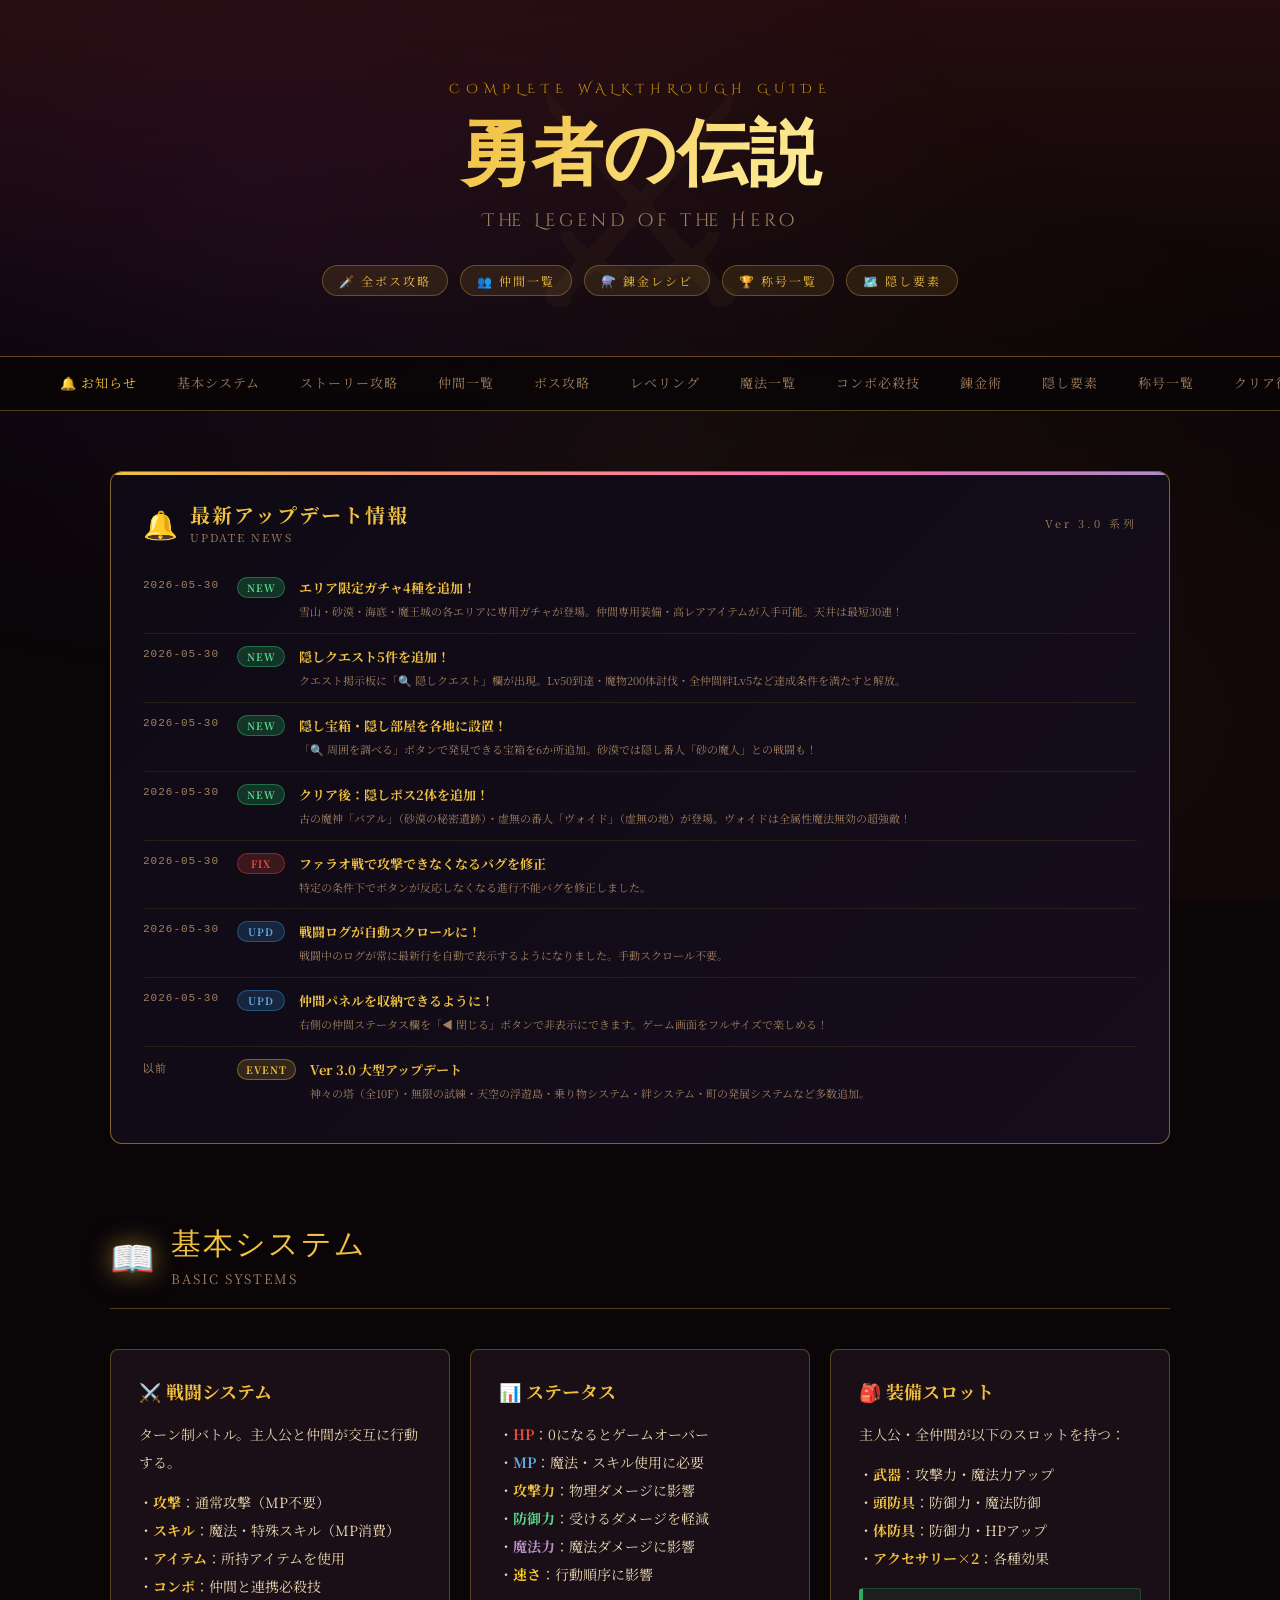
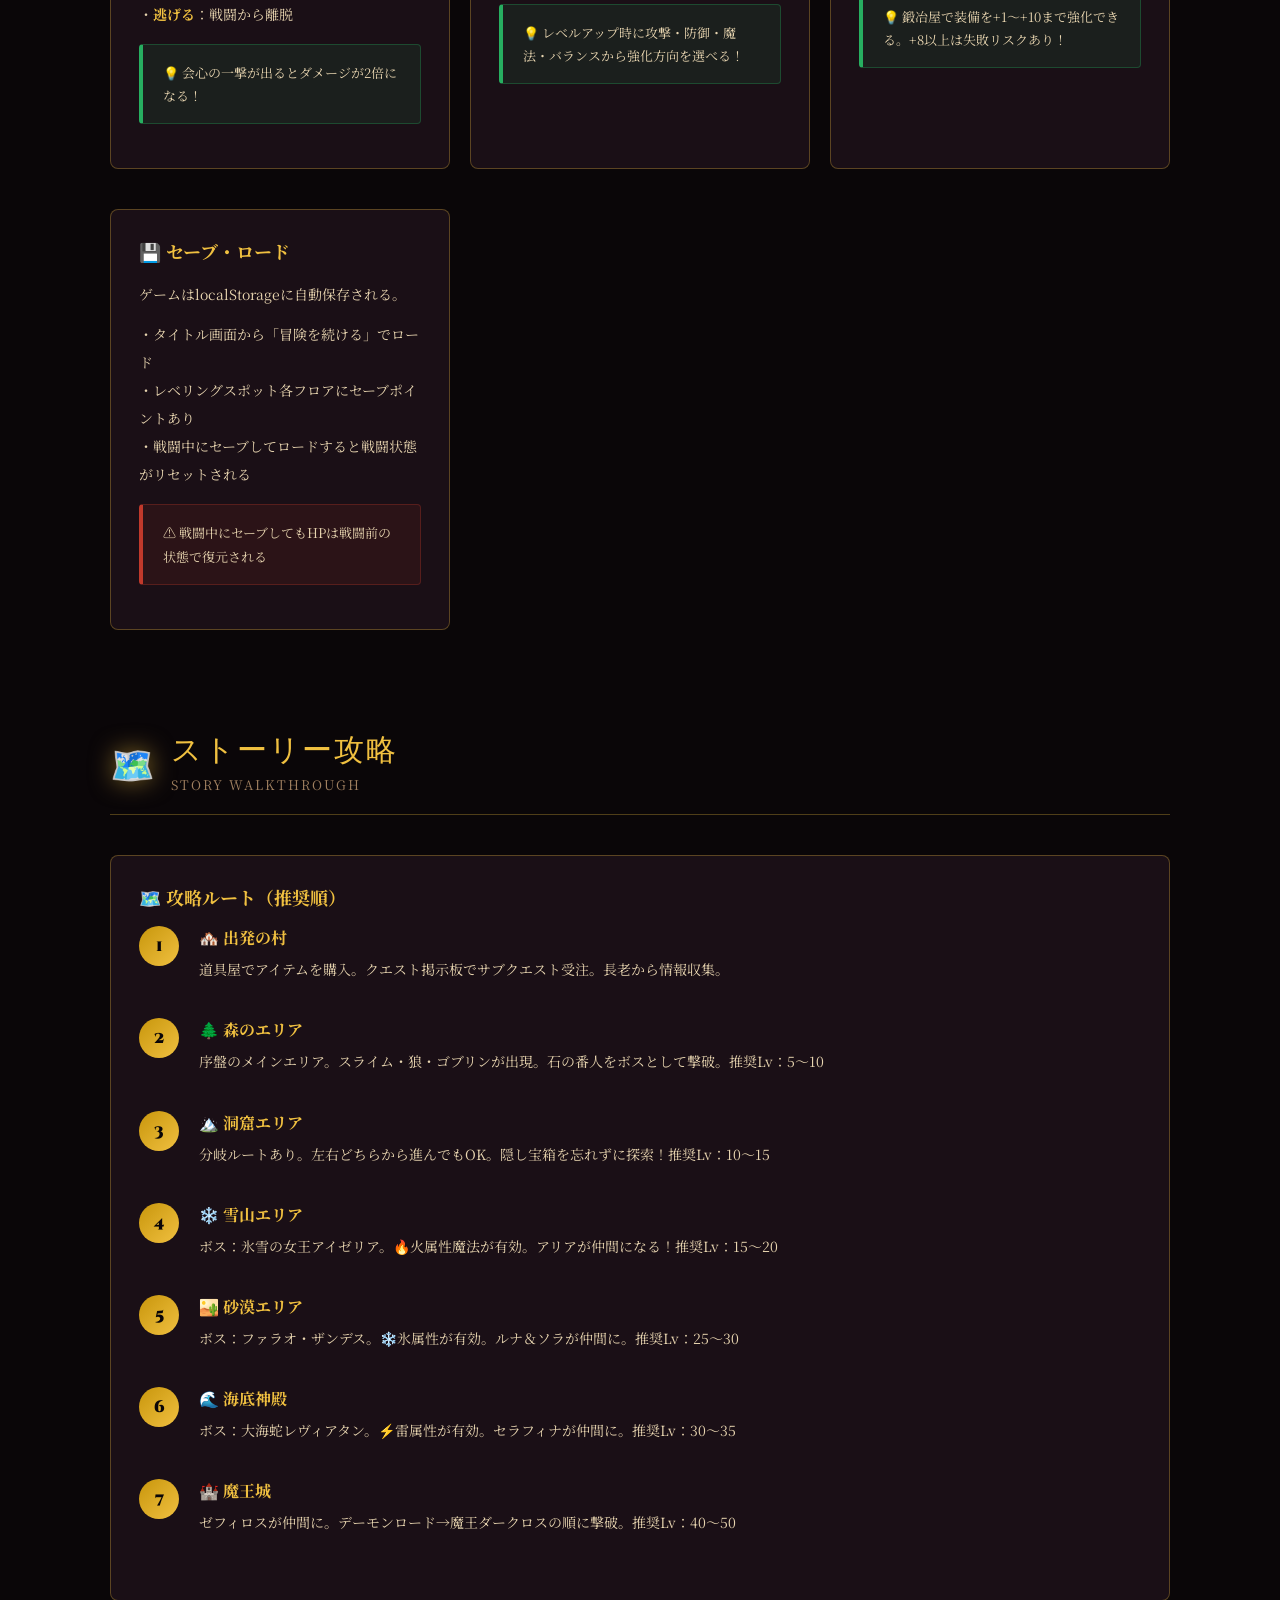
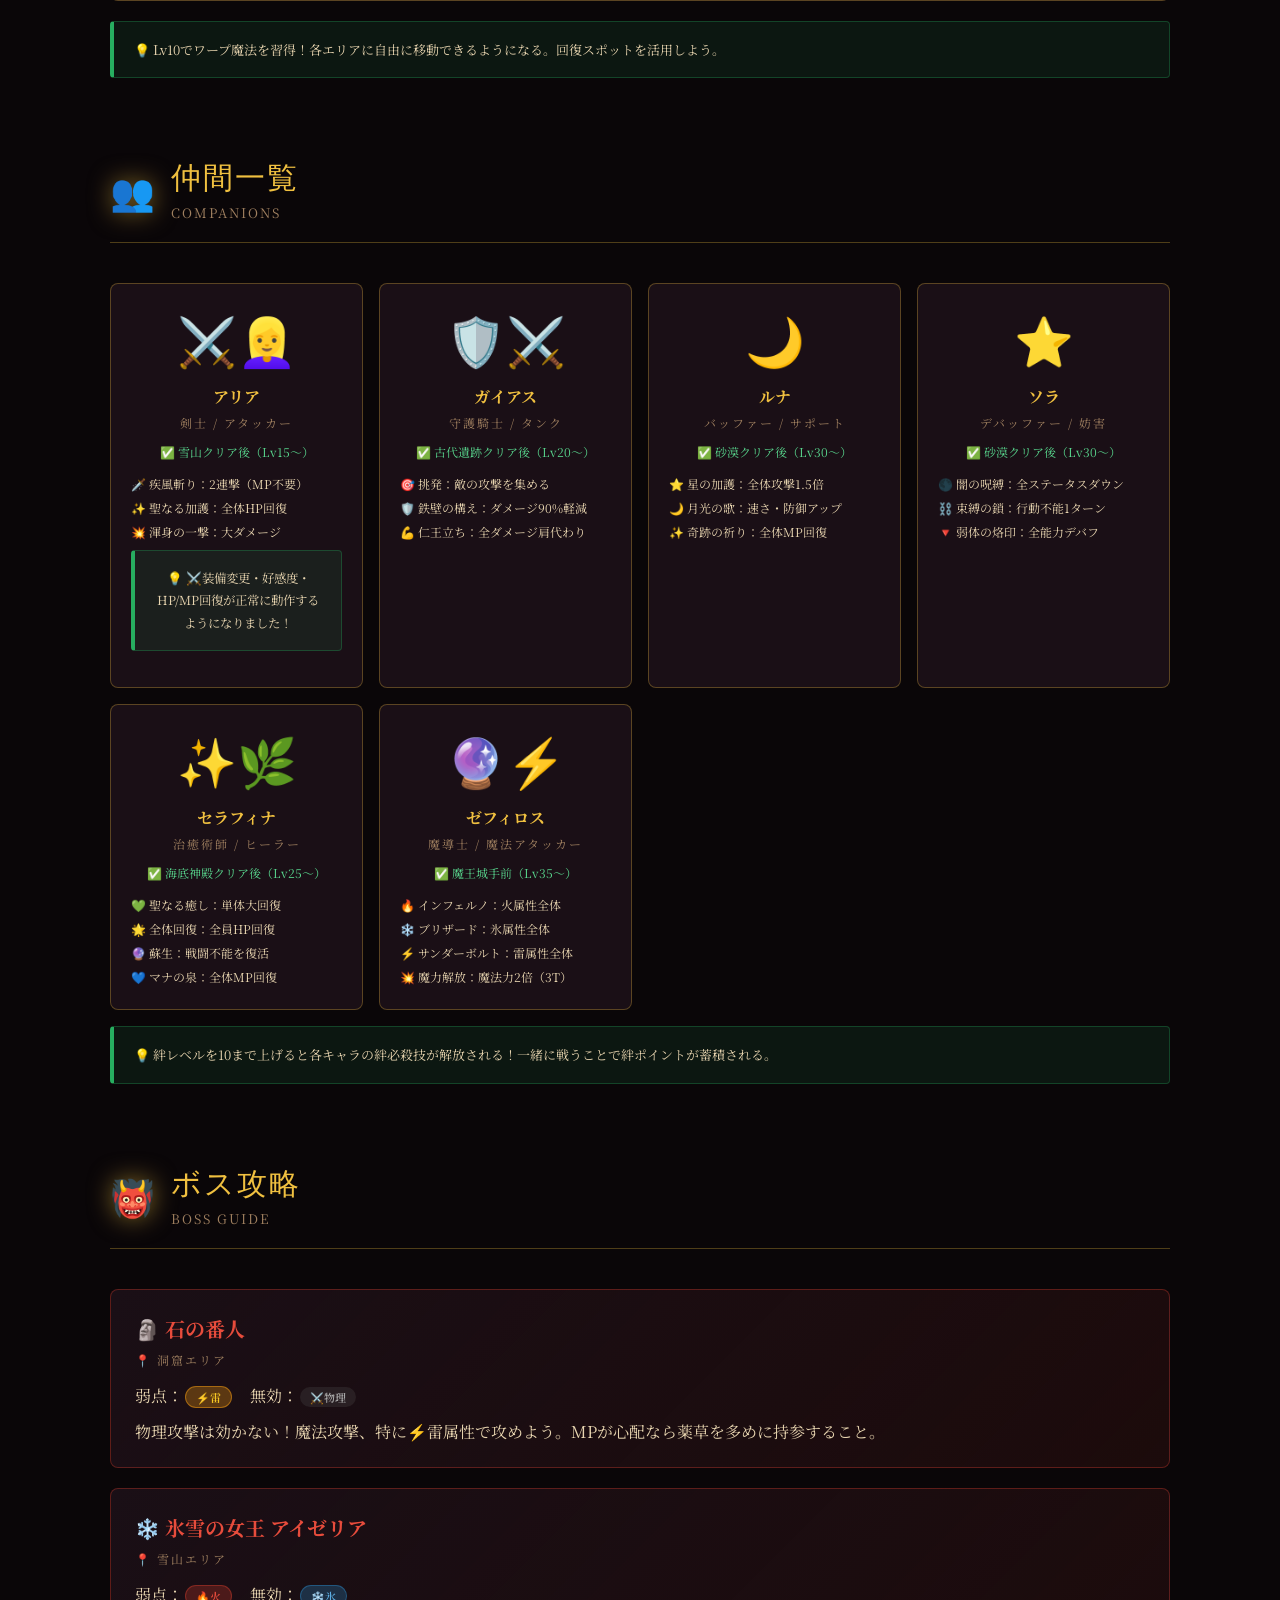
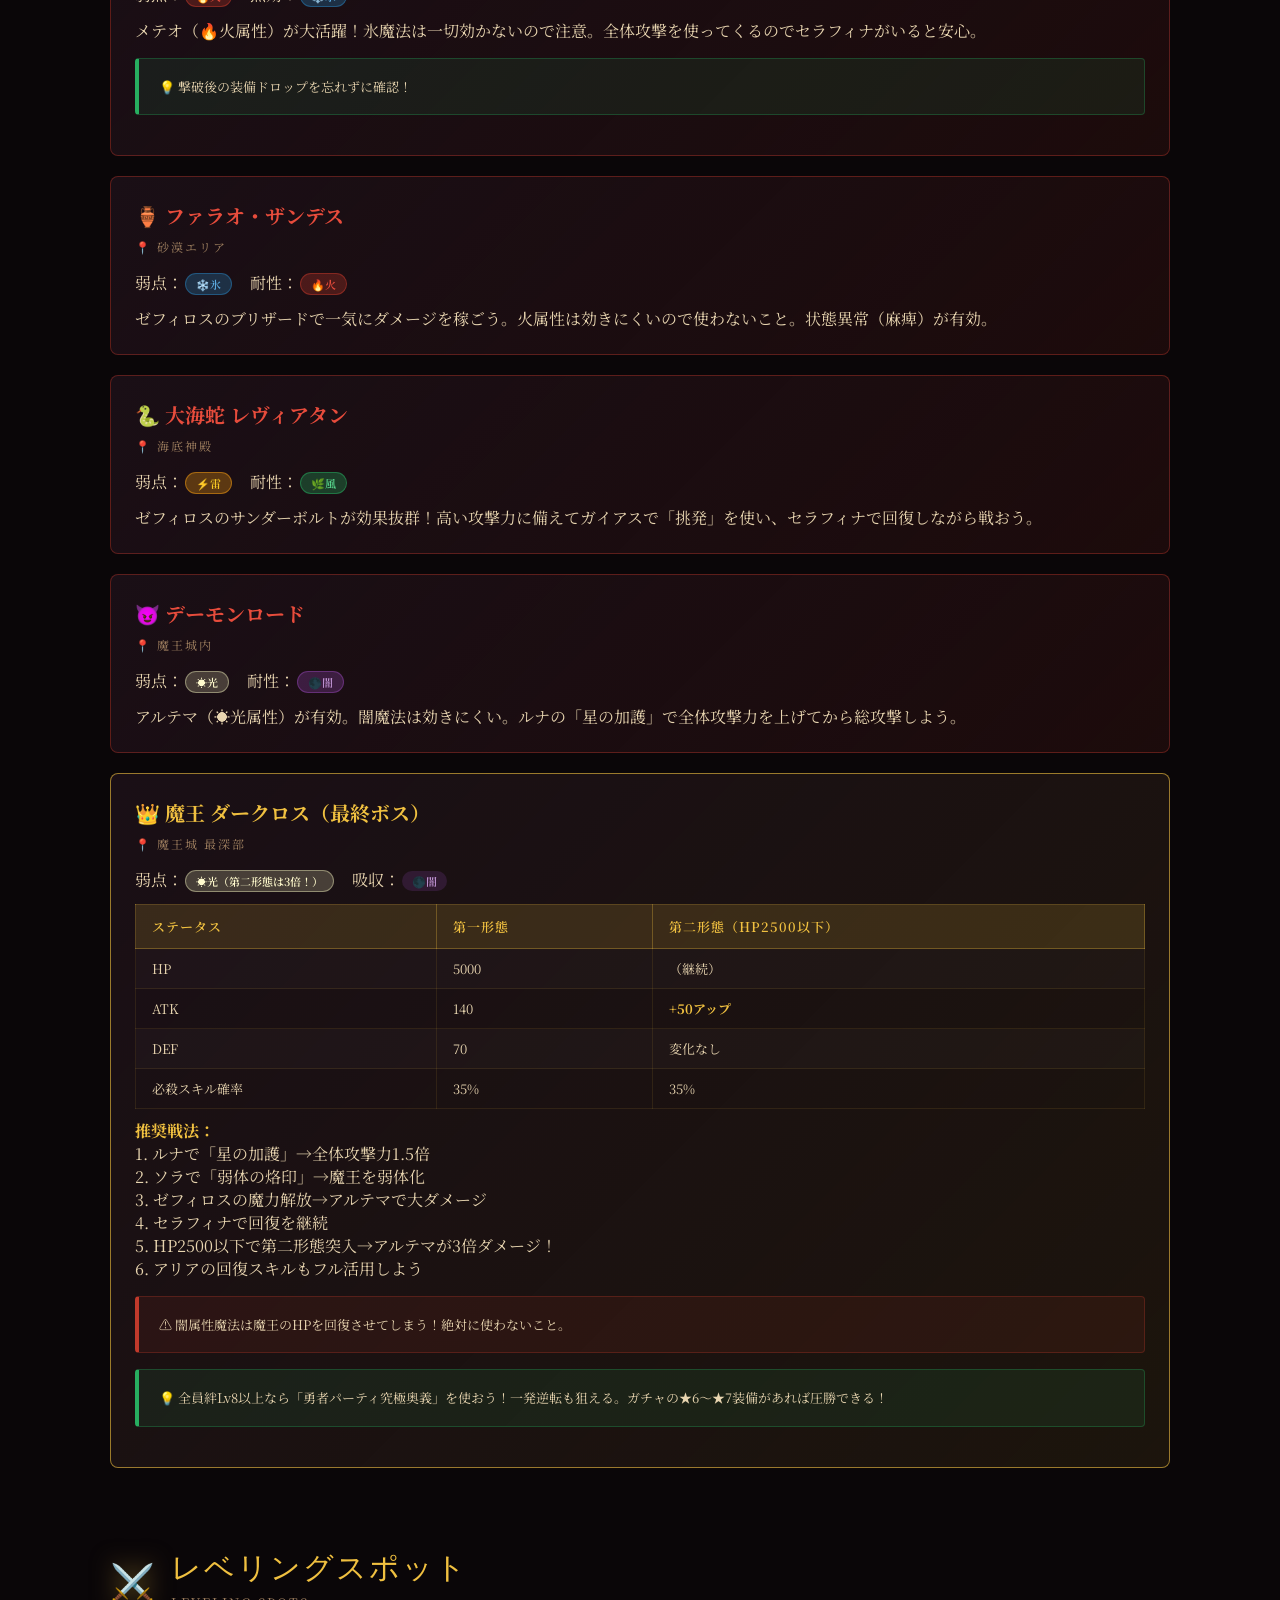
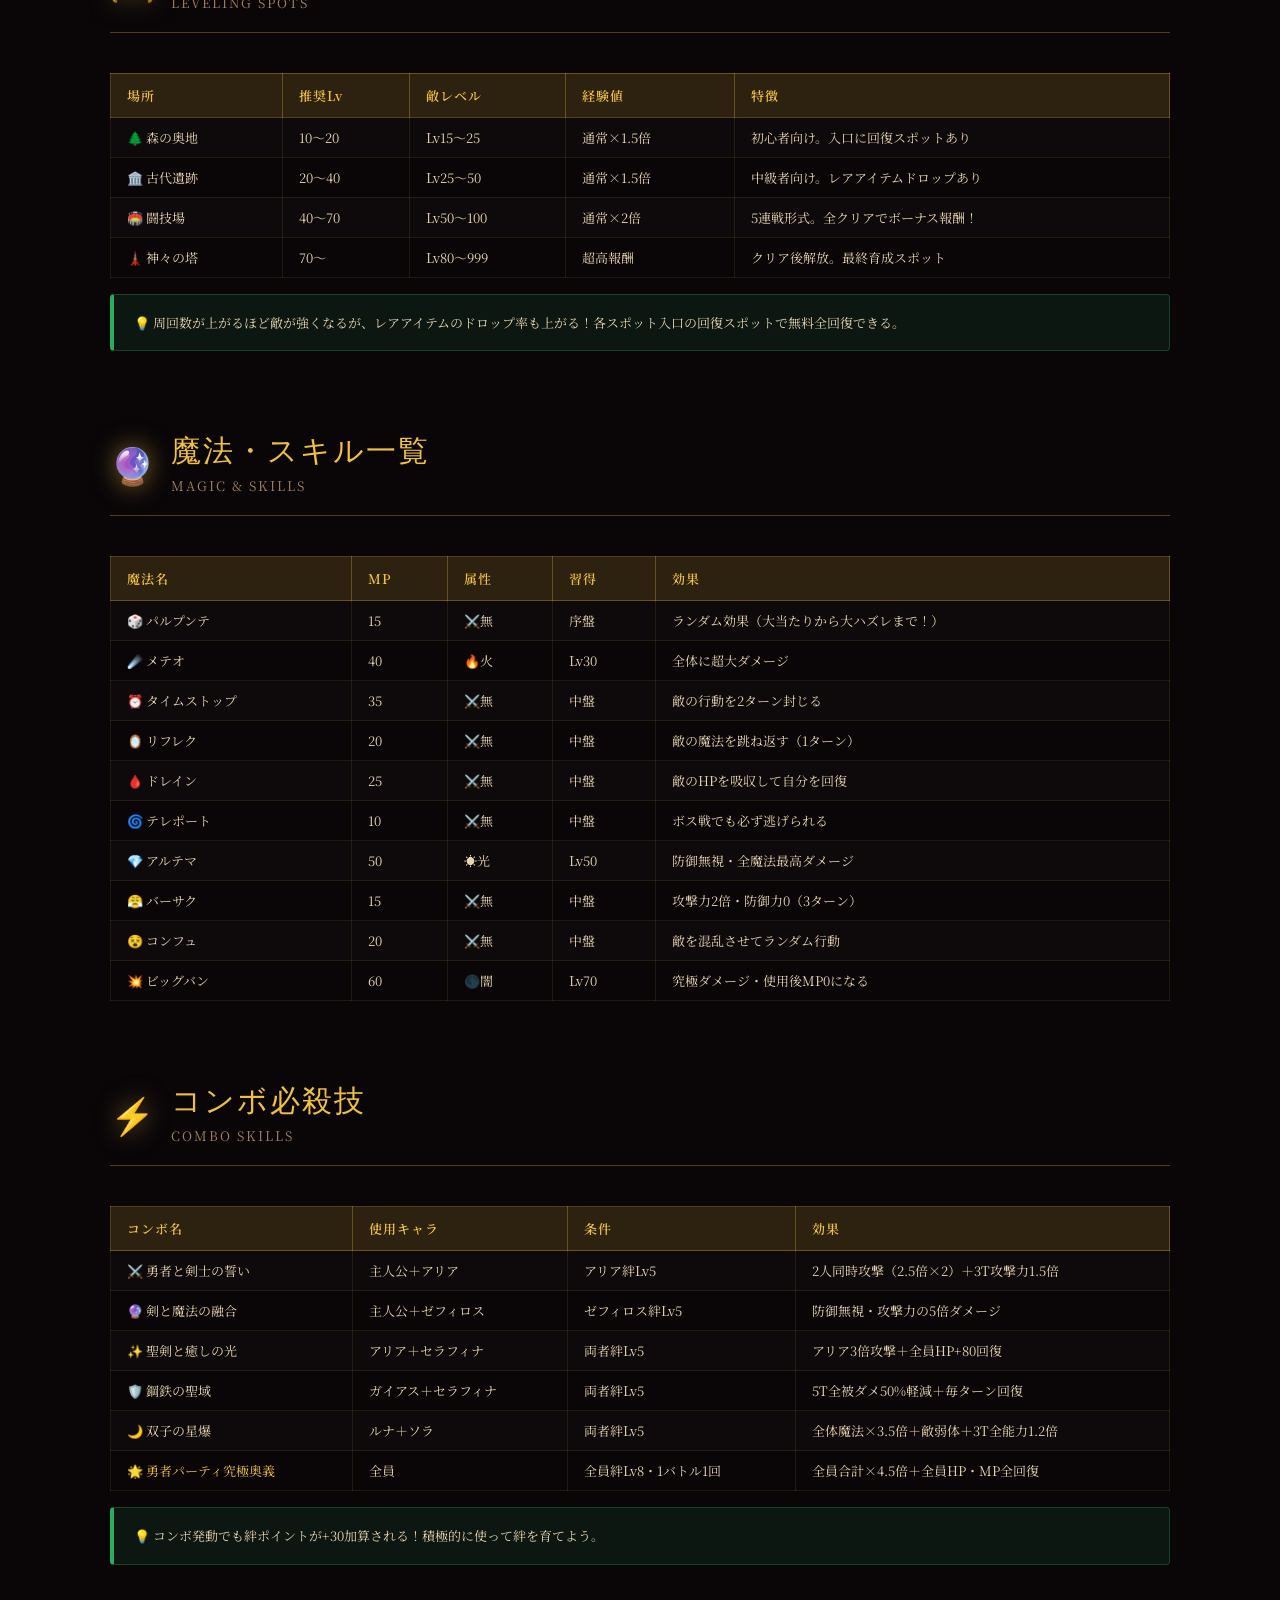
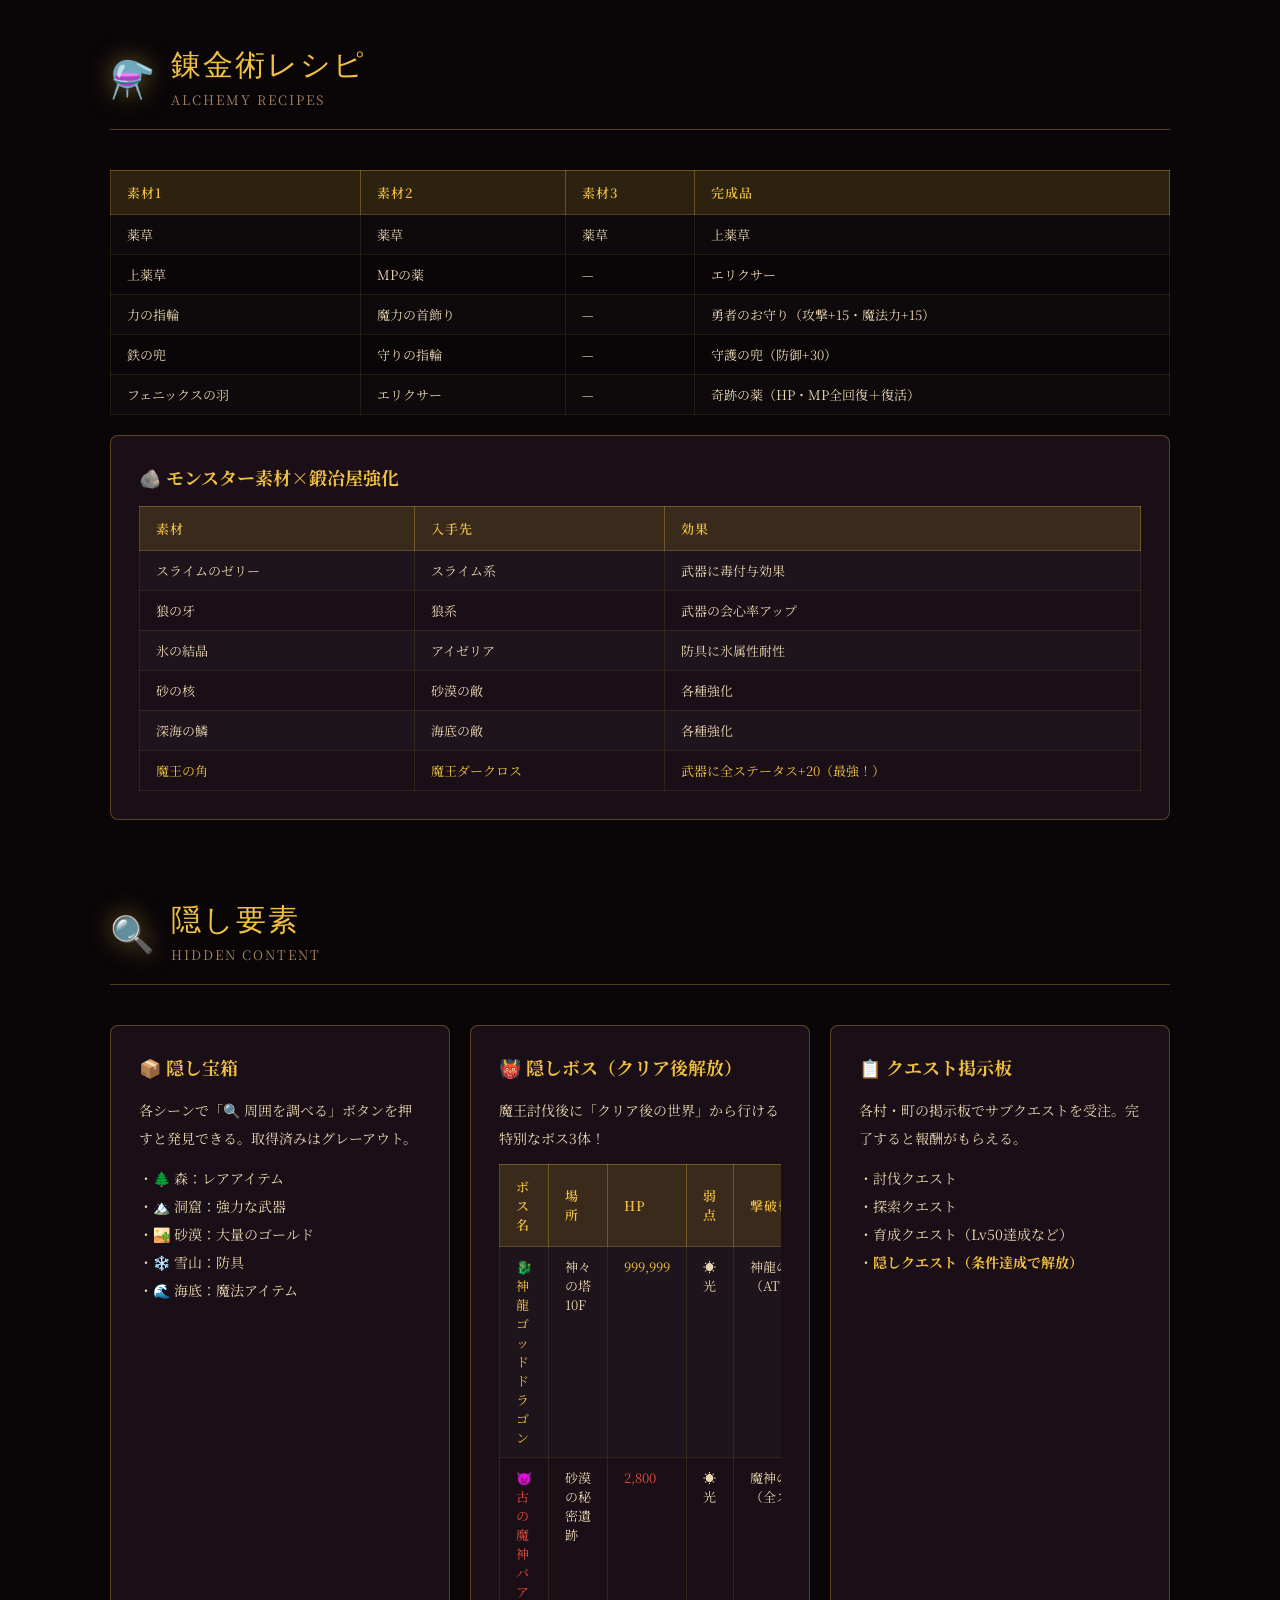
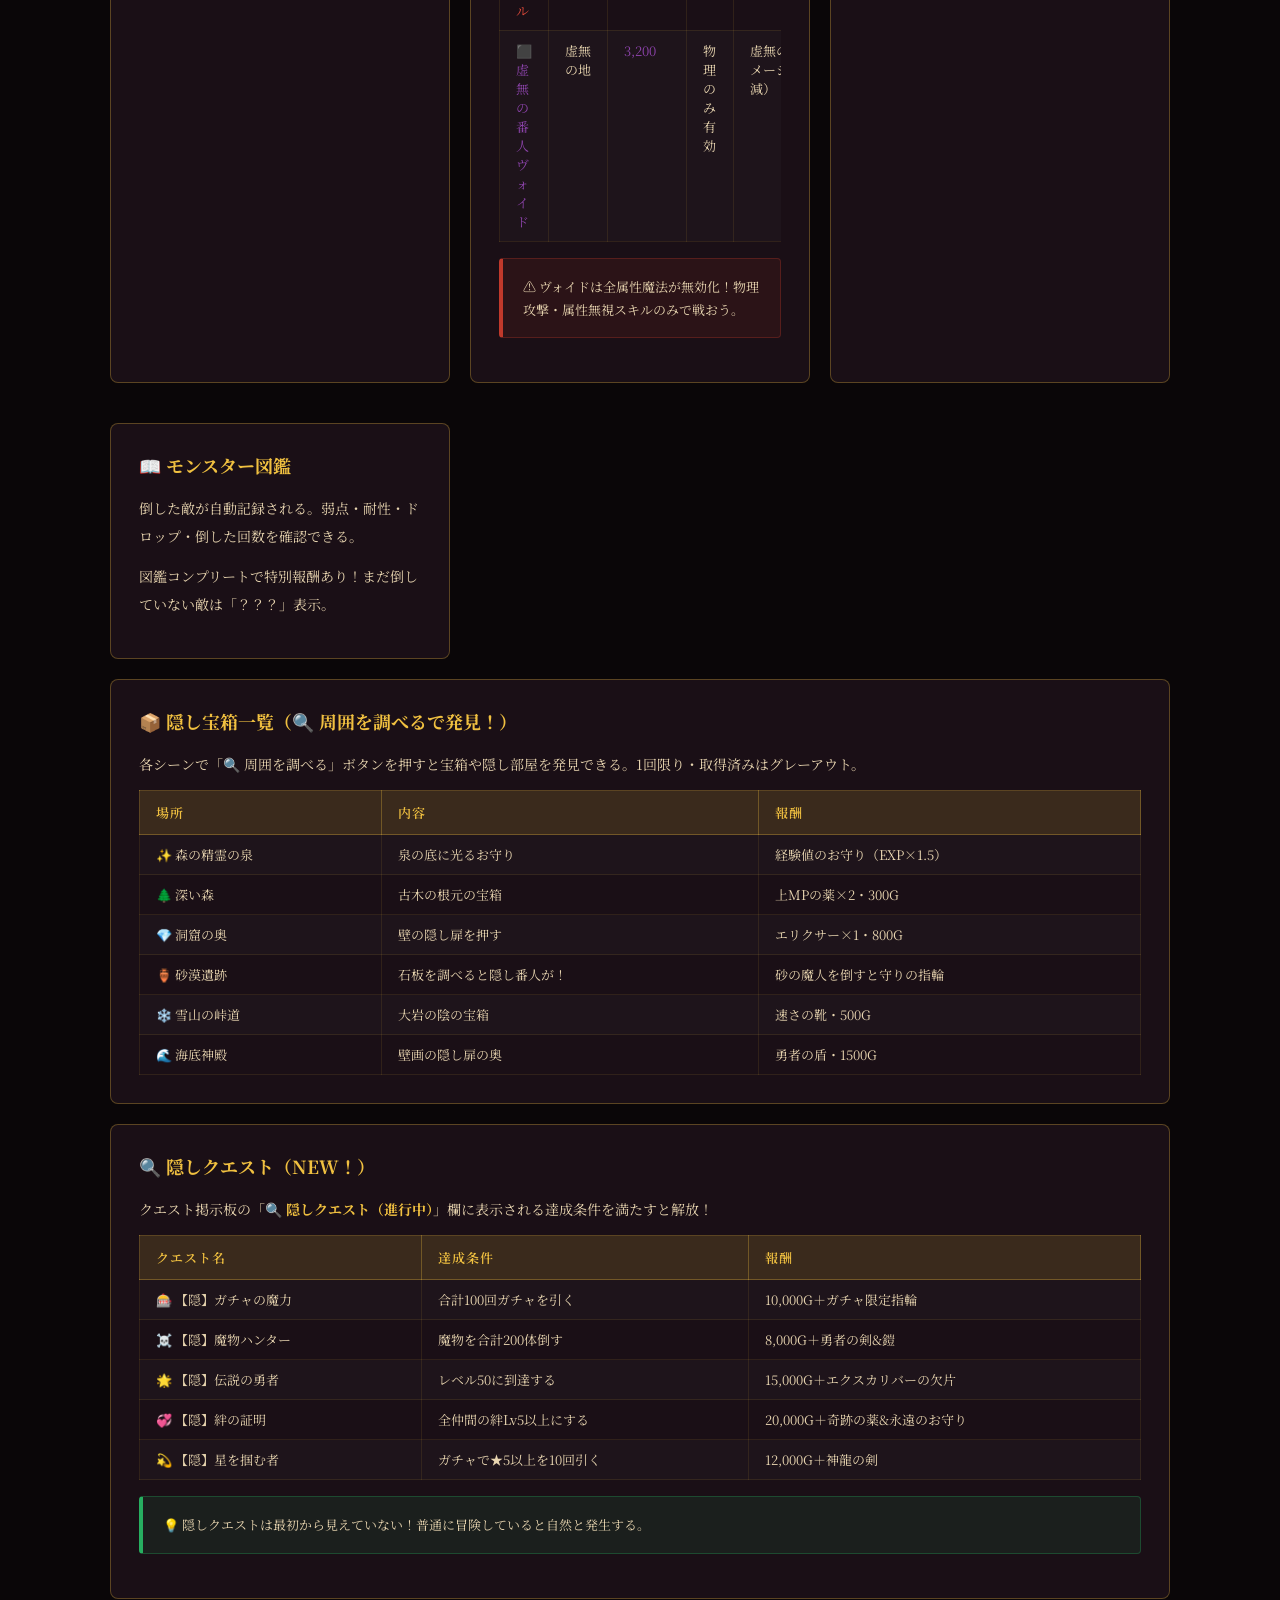
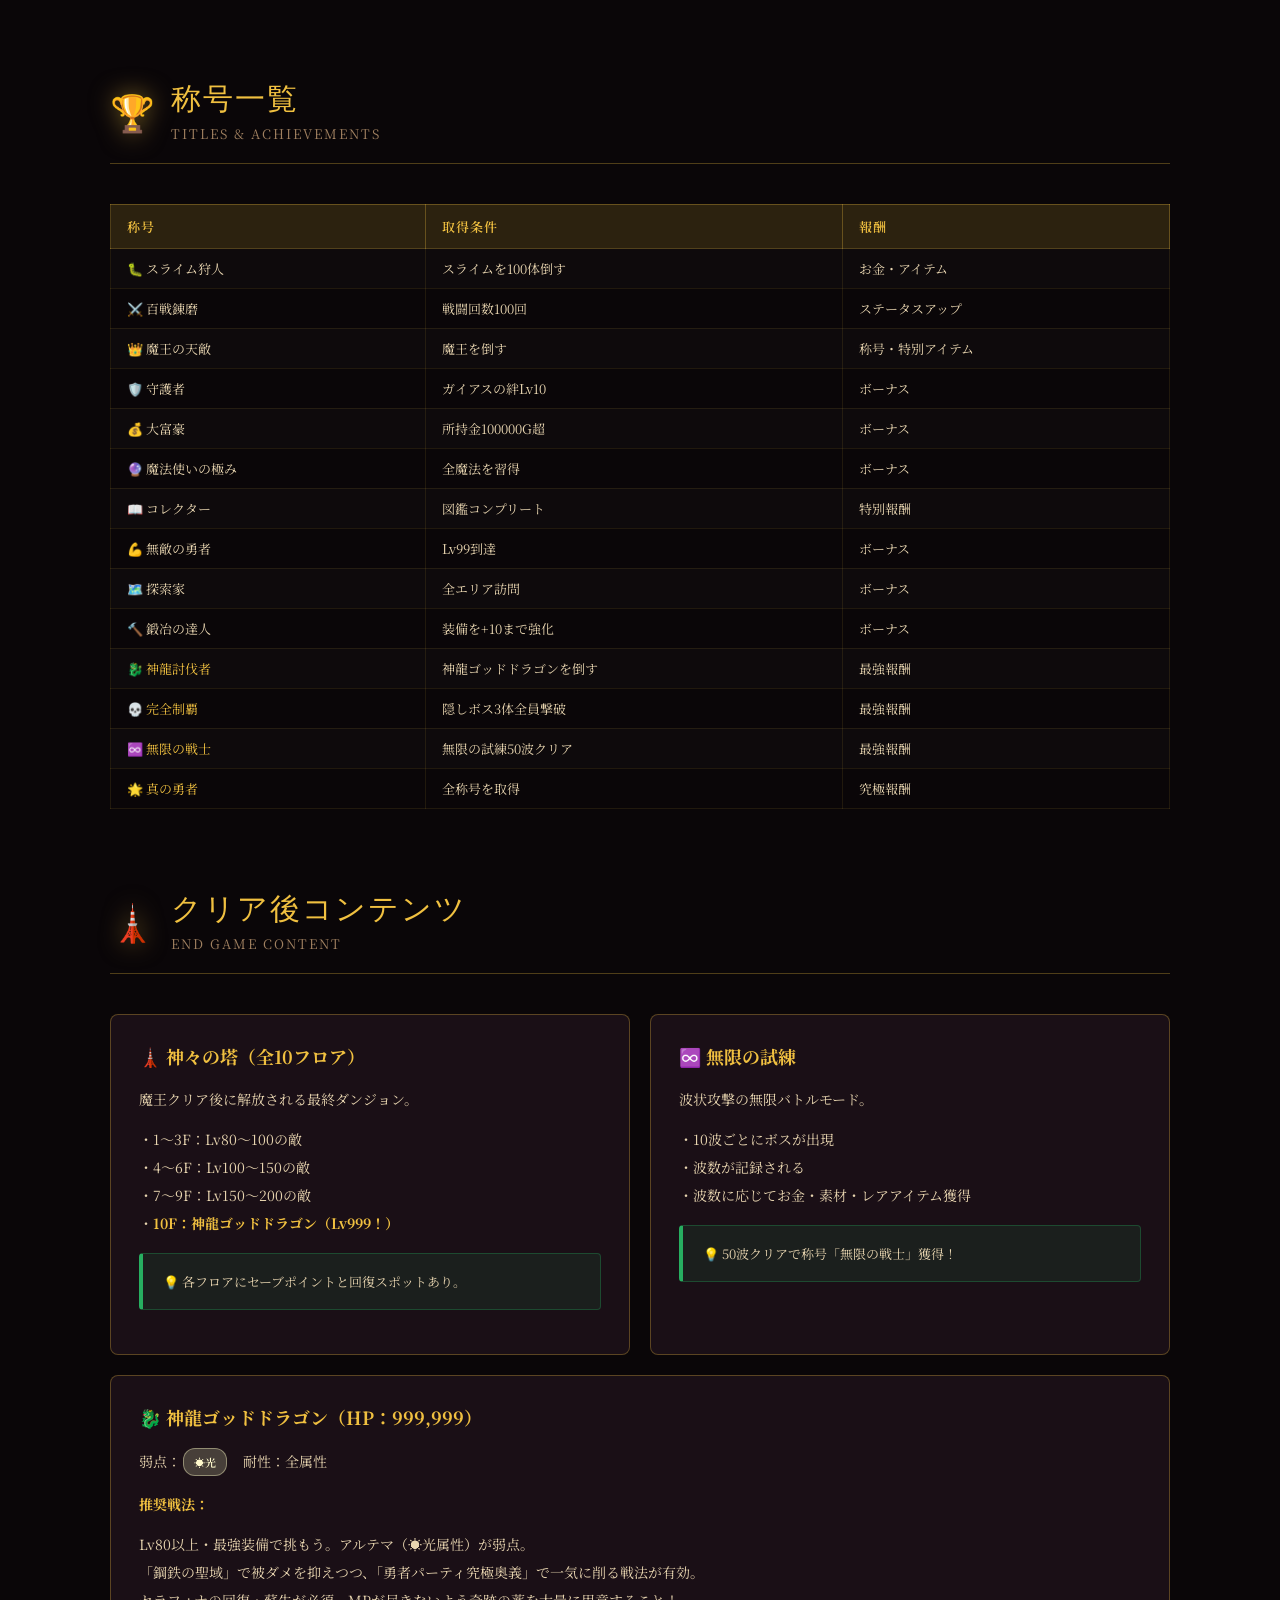
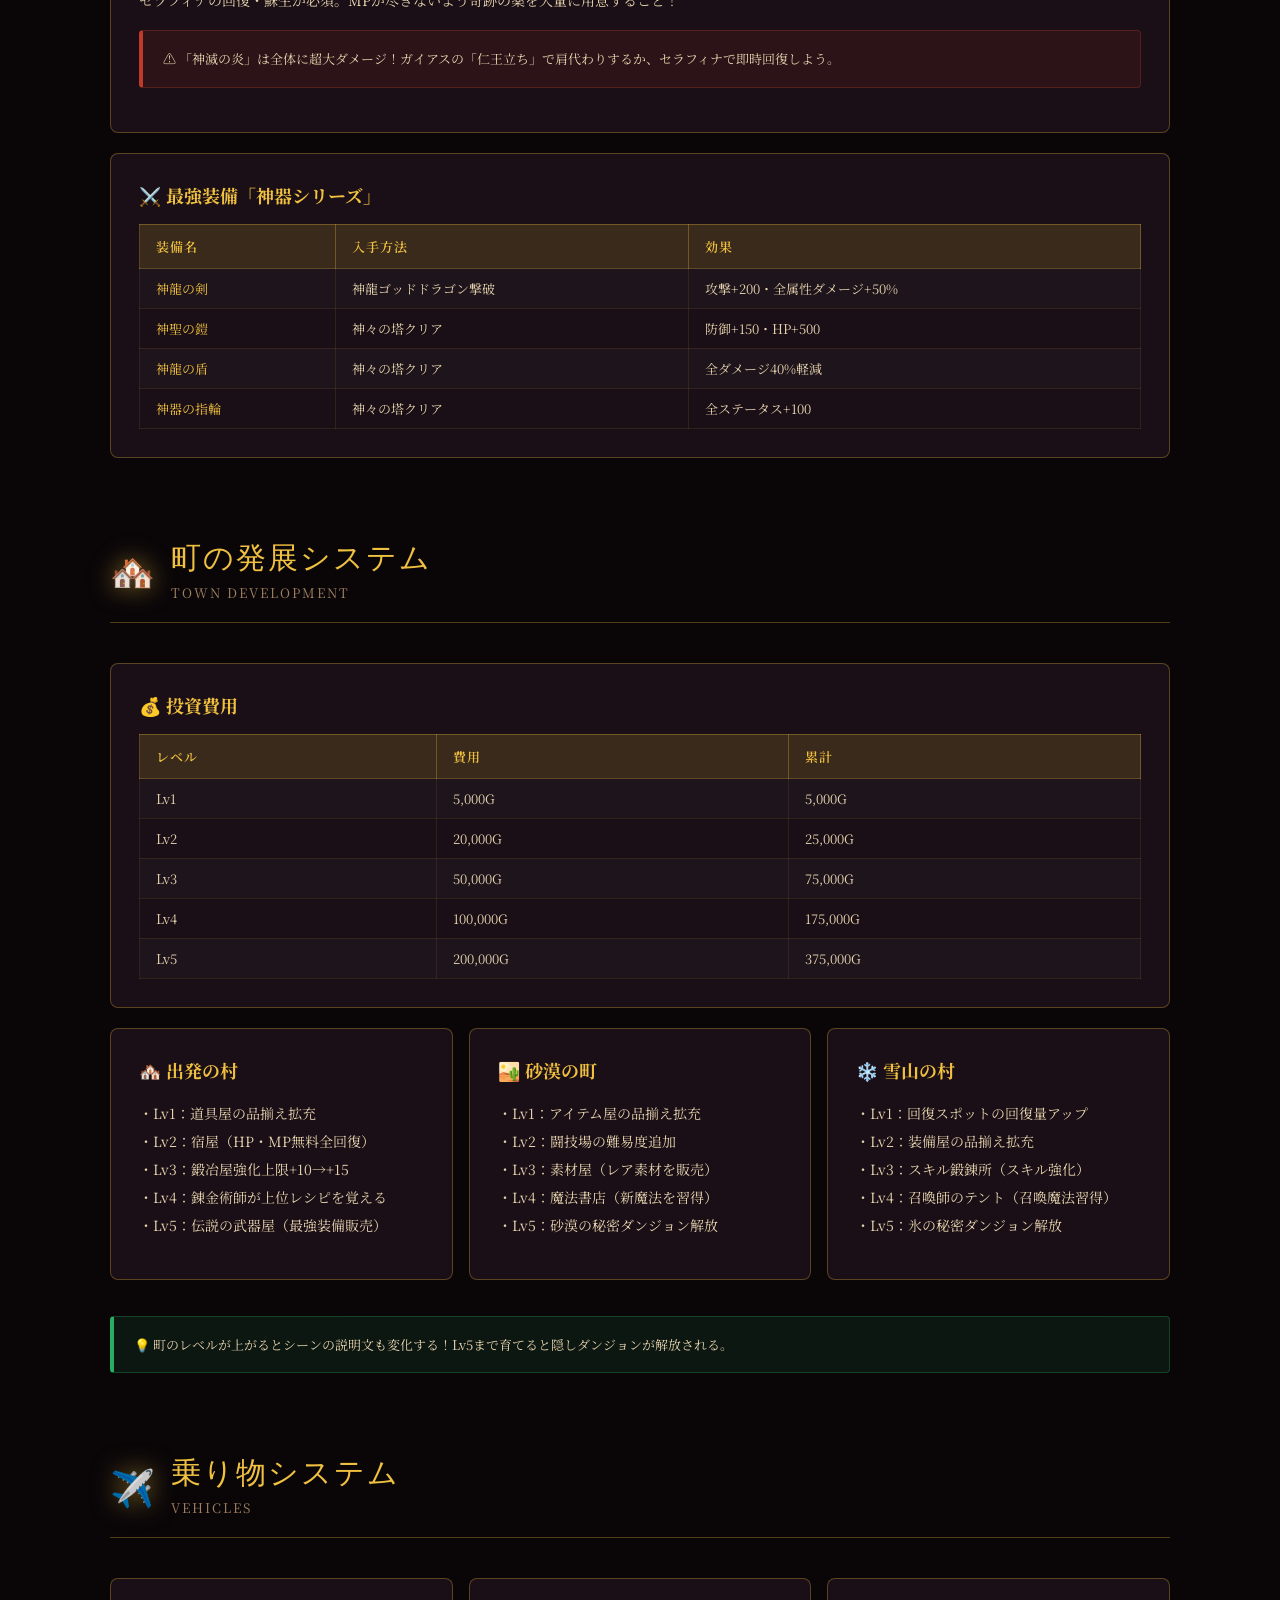
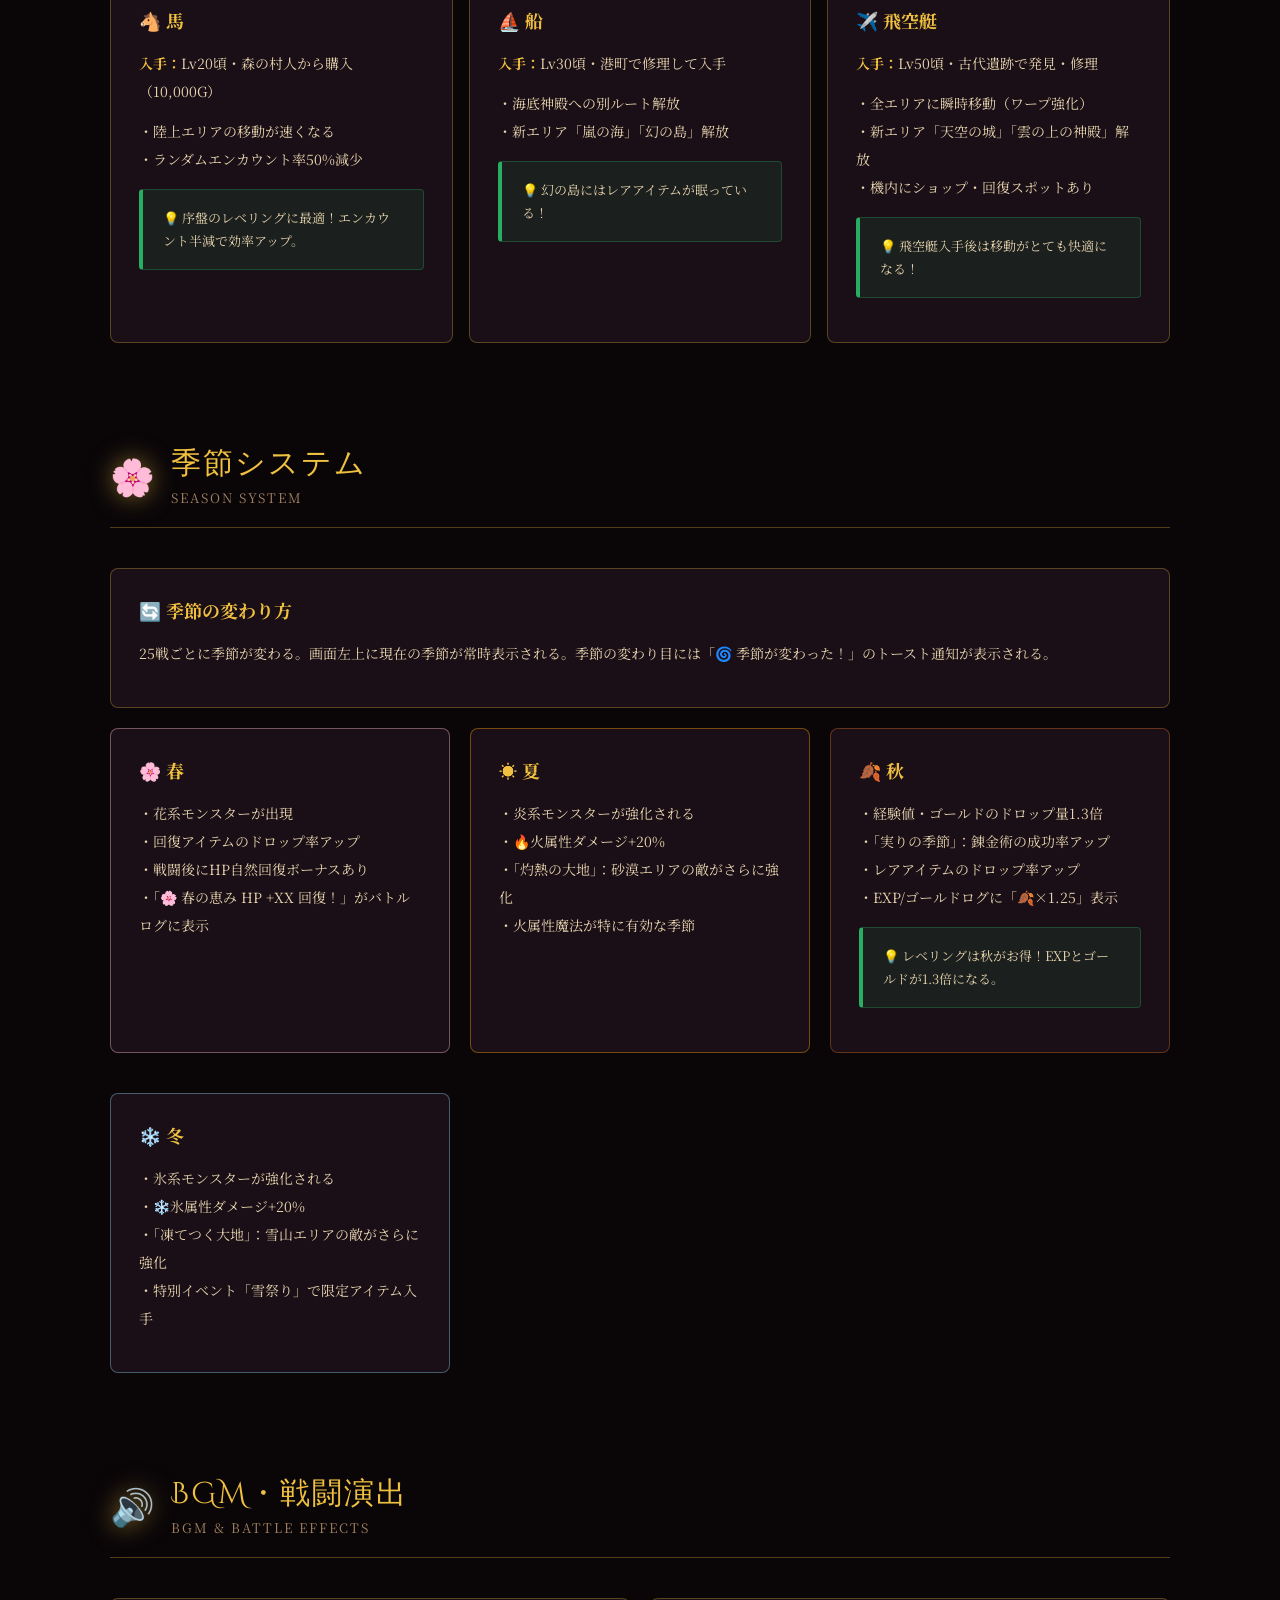
==== commit 576f9c61: "Add files via upload" ====
--- a/web-deploy/index.html
+++ b/web-deploy/index.html
@@ -1,489 +1,1666 @@
 <!DOCTYPE html>
 <html lang="ja">
 <head>
-  <meta charset="UTF-8">
-  <meta name="viewport" content="width=device-width, initial-scale=1.0">
-  <title>勇者の伝説</title>
-  <link rel="stylesheet" href="style.css">
+<meta charset="UTF-8">
+<meta name="viewport" content="width=device-width, initial-scale=1.0">
+<title>勇者の伝説 - 完全攻略ガイド</title>
+<link href="https://fonts.googleapis.com/css2?family=Cinzel+Decorative:wght@400;700;900&family=Noto+Serif+JP:wght@300;400;600;700&family=MedievalSharp&display=swap" rel="stylesheet">
+<style>
+  :root {
+    --gold: #f0c040;
+    --gold-dark: #c8960c;
+    --gold-light: #fff0a0;
+    --bg-deep: #0a0608;
+    --bg-dark: #12080e;
+    --bg-card: #1a0f16;
+    --bg-card2: #211520;
+    --red: #c0392b;
+    --red-light: #e74c3c;
+    --blue: #2980b9;
+    --blue-light: #5dade2;
+    --green: #27ae60;
+    --green-light: #58d68d;
+    --purple: #8e44ad;
+    --purple-light: #bb8fce;
+    --text: #e8d5b0;
+    --text-dim: #a08060;
+    --border: rgba(240,192,64,0.3);
+  }
+
+  * { margin: 0; padding: 0; box-sizing: border-box; }
+
+  body {
+    background: var(--bg-deep);
+    color: var(--text);
+    font-family: 'Noto Serif JP', serif;
+    min-height: 100vh;
+    overflow-x: hidden;
+  }
+
+  /* 背景エフェクト */
+  body::before {
+    content: '';
+    position: fixed;
+    inset: 0;
+    background:
+      radial-gradient(ellipse at 20% 20%, rgba(138,43,226,0.08) 0%, transparent 50%),
+      radial-gradient(ellipse at 80% 80%, rgba(192,57,43,0.08) 0%, transparent 50%),
+      radial-gradient(ellipse at 50% 50%, rgba(240,192,64,0.03) 0%, transparent 70%);
+    pointer-events: none;
+    z-index: 0;
+  }
+
+  /* ヘッダー */
+  header {
+    position: relative;
+    text-align: center;
+    padding: 80px 20px 60px;
+    background: linear-gradient(180deg, rgba(192,57,43,0.15) 0%, transparent 100%);
+    border-bottom: 1px solid var(--border);
+    overflow: hidden;
+  }
+
+  header::before {
+    content: '⚔';
+    position: absolute;
+    font-size: 300px;
+    opacity: 0.03;
+    top: 50%;
+    left: 50%;
+    transform: translate(-50%, -50%);
+    color: var(--gold);
+  }
+
+  .title-sub {
+    font-family: 'Cinzel Decorative', serif;
+    font-size: 13px;
+    letter-spacing: 6px;
+    color: var(--gold-dark);
+    text-transform: uppercase;
+    margin-bottom: 16px;
+    animation: fadeDown 1s ease;
+  }
+
+  h1 {
+    font-family: 'Cinzel Decorative', serif;
+    font-size: clamp(32px, 6vw, 72px);
+    background: linear-gradient(135deg, var(--gold-dark), var(--gold), var(--gold-light), var(--gold));
+    -webkit-background-clip: text;
+    -webkit-text-fill-color: transparent;
+    background-clip: text;
+    text-shadow: none;
+    line-height: 1.2;
+    animation: fadeDown 1s ease 0.2s both;
+  }
+
+  .title-en {
+    font-family: 'Cinzel Decorative', serif;
+    font-size: clamp(12px, 2vw, 18px);
+    color: var(--text-dim);
+    letter-spacing: 4px;
+    margin-top: 8px;
+    animation: fadeDown 1s ease 0.4s both;
+  }
+
+  .header-badges {
+    display: flex;
+    gap: 12px;
+    justify-content: center;
+    margin-top: 32px;
+    flex-wrap: wrap;
+    animation: fadeDown 1s ease 0.6s both;
+  }
+
+  .badge {
+    background: rgba(240,192,64,0.1);
+    border: 1px solid var(--border);
+    color: var(--gold);
+    padding: 6px 16px;
+    border-radius: 20px;
+    font-size: 12px;
+    letter-spacing: 2px;
+  }
+
+  /* ナビゲーション */
+  nav {
+    position: sticky;
+    top: 0;
+    z-index: 100;
+    background: rgba(10,6,8,0.95);
+    border-bottom: 1px solid var(--border);
+    backdrop-filter: blur(10px);
+    padding: 0 20px;
+    overflow-x: auto;
+  }
+
+  nav ul {
+    display: flex;
+    list-style: none;
+    gap: 0;
+    white-space: nowrap;
+    max-width: 1200px;
+    margin: 0 auto;
+  }
+
+  nav a {
+    display: block;
+    padding: 16px 20px;
+    color: var(--text-dim);
+    text-decoration: none;
+    font-size: 13px;
+    letter-spacing: 1px;
+    transition: all 0.2s;
+    border-bottom: 2px solid transparent;
+  }
+
+  nav a:hover {
+    color: var(--gold);
+    border-bottom-color: var(--gold);
+  }
+
+  /* メインコンテンツ */
+  main {
+    max-width: 1100px;
+    margin: 0 auto;
+    padding: 60px 20px;
+    position: relative;
+    z-index: 1;
+  }
+
+  /* セクション */
+  section {
+    margin-bottom: 80px;
+  }
+
+  .section-header {
+    display: flex;
+    align-items: center;
+    gap: 16px;
+    margin-bottom: 40px;
+    padding-bottom: 20px;
+    border-bottom: 1px solid var(--border);
+  }
+
+  .section-icon {
+    font-size: 36px;
+    filter: drop-shadow(0 0 12px rgba(240,192,64,0.5));
+  }
+
+  .section-title {
+    font-family: 'Cinzel Decorative', serif;
+    font-size: clamp(20px, 3vw, 30px);
+    color: var(--gold);
+    letter-spacing: 2px;
+  }
+
+  .section-title-jp {
+    font-size: 13px;
+    color: var(--text-dim);
+    margin-top: 4px;
+    letter-spacing: 2px;
+  }
+
+  /* カード */
+  .card {
+    background: var(--bg-card);
+    border: 1px solid var(--border);
+    border-radius: 8px;
+    padding: 28px;
+    margin-bottom: 20px;
+    position: relative;
+    overflow: hidden;
+    transition: border-color 0.3s;
+  }
+
+  .card::before {
+    content: '';
+    position: absolute;
+    top: 0; left: 0; right: 0;
+    height: 2px;
+    background: linear-gradient(90deg, transparent, var(--gold), transparent);
+    opacity: 0;
+    transition: opacity 0.3s;
+  }
+
+  .card:hover { border-color: rgba(240,192,64,0.6); }
+  .card:hover::before { opacity: 1; }
+
+  .card-title {
+    font-size: 18px;
+    font-weight: 700;
+    color: var(--gold);
+    margin-bottom: 16px;
+    display: flex;
+    align-items: center;
+    gap: 10px;
+  }
+
+  .card p {
+    font-size: 14px;
+    line-height: 2;
+    color: var(--text);
+    margin-bottom: 12px;
+  }
+
+  /* グリッド */
+  .grid-2 { display: grid; grid-template-columns: repeat(auto-fit, minmax(300px, 1fr)); gap: 20px; }
+  .grid-3 { display: grid; grid-template-columns: repeat(auto-fit, minmax(220px, 1fr)); gap: 16px; }
+
+  /* テーブル */
+  .table-wrap { overflow-x: auto; }
+
+  table {
+    width: 100%;
+    border-collapse: collapse;
+    font-size: 13px;
+  }
+
+  th {
+    background: rgba(240,192,64,0.15);
+    color: var(--gold);
+    padding: 12px 16px;
+    text-align: left;
+    border: 1px solid var(--border);
+    font-weight: 600;
+    letter-spacing: 1px;
+  }
+
+  td {
+    padding: 10px 16px;
+    border: 1px solid rgba(240,192,64,0.1);
+    color: var(--text);
+    vertical-align: top;
+  }
+
+  tr:nth-child(even) td { background: rgba(255,255,255,0.02); }
+  tr:hover td { background: rgba(240,192,64,0.05); }
+
+  /* バッジ・タグ */
+  .tag {
+    display: inline-block;
+    padding: 2px 10px;
+    border-radius: 12px;
+    font-size: 11px;
+    font-weight: 600;
+    margin: 2px;
+  }
+
+  .tag-fire { background: rgba(192,57,43,0.3); color: #e74c3c; border: 1px solid rgba(192,57,43,0.5); }
+  .tag-ice { background: rgba(41,128,185,0.3); color: #5dade2; border: 1px solid rgba(41,128,185,0.5); }
+  .tag-thunder { background: rgba(243,156,18,0.3); color: #f9ca24; border: 1px solid rgba(243,156,18,0.5); }
+  .tag-light { background: rgba(255,255,200,0.2); color: #fffacd; border: 1px solid rgba(255,255,200,0.4); }
+  .tag-dark { background: rgba(142,68,173,0.3); color: #bb8fce; border: 1px solid rgba(142,68,173,0.5); }
+  .tag-wind { background: rgba(39,174,96,0.3); color: #58d68d; border: 1px solid rgba(39,174,96,0.5); }
+  .tag-weak { background: rgba(231,76,60,0.2); color: #e74c3c; }
+  .tag-resist { background: rgba(41,128,185,0.2); color: #5dade2; }
+  .tag-null { background: rgba(100,100,100,0.2); color: #aaa; }
+  .tag-absorb { background: rgba(142,68,173,0.2); color: #bb8fce; }
+
+  /* ステップ */
+  .steps { counter-reset: step; }
+  .step {
+    display: flex;
+    gap: 20px;
+    margin-bottom: 24px;
+    align-items: flex-start;
+  }
+
+  .step-num {
+    counter-increment: step;
+    width: 40px;
+    height: 40px;
+    min-width: 40px;
+    background: linear-gradient(135deg, var(--gold-dark), var(--gold));
+    border-radius: 50%;
+    display: flex;
+    align-items: center;
+    justify-content: center;
+    font-family: 'Cinzel Decorative', serif;
+    font-weight: 900;
+    color: var(--bg-deep);
+    font-size: 16px;
+  }
+
+  .step-content h4 {
+    color: var(--gold);
+    margin-bottom: 8px;
+    font-size: 16px;
+  }
+
+  .step-content p {
+    font-size: 14px;
+    line-height: 1.8;
+    color: var(--text);
+  }
+
+  /* ヒントボックス */
+  .tip {
+    background: rgba(39,174,96,0.1);
+    border: 1px solid rgba(39,174,96,0.3);
+    border-left: 4px solid var(--green);
+    border-radius: 4px;
+    padding: 16px 20px;
+    margin: 16px 0;
+    font-size: 13px;
+    line-height: 1.8;
+  }
+
+  .tip::before { content: '💡 '; }
+
+  .warning {
+    background: rgba(192,57,43,0.1);
+    border: 1px solid rgba(192,57,43,0.3);
+    border-left: 4px solid var(--red);
+    border-radius: 4px;
+    padding: 16px 20px;
+    margin: 16px 0;
+    font-size: 13px;
+    line-height: 1.8;
+  }
+
+  .warning::before { content: '⚠️ '; }
+
+  /* キャラクターカード */
+  .char-card {
+    background: var(--bg-card);
+    border: 1px solid var(--border);
+    border-radius: 8px;
+    padding: 20px;
+    text-align: center;
+    transition: all 0.3s;
+  }
+
+  .char-card:hover {
+    border-color: var(--gold);
+    transform: translateY(-4px);
+    box-shadow: 0 8px 32px rgba(240,192,64,0.15);
+  }
+
+  .char-emoji { font-size: 48px; margin-bottom: 12px; display: block; }
+  .char-name { font-size: 16px; font-weight: 700; color: var(--gold); margin-bottom: 6px; }
+  .char-role { font-size: 12px; color: var(--text-dim); margin-bottom: 12px; letter-spacing: 2px; }
+  .char-join { font-size: 12px; color: var(--green-light); margin-bottom: 12px; }
+  .char-skills { font-size: 12px; color: var(--text); line-height: 2; text-align: left; }
+
+  /* ボスカード */
+  .boss-card {
+    background: linear-gradient(135deg, var(--bg-card), rgba(192,57,43,0.1));
+    border: 1px solid rgba(192,57,43,0.4);
+    border-radius: 8px;
+    padding: 24px;
+    margin-bottom: 20px;
+  }
+
+  .boss-name { font-size: 20px; font-weight: 700; color: #e74c3c; margin-bottom: 8px; }
+  .boss-location { font-size: 12px; color: var(--text-dim); margin-bottom: 16px; letter-spacing: 2px; }
+
+  /* アニメーション */
+  @keyframes fadeDown {
+    from { opacity: 0; transform: translateY(-20px); }
+    to { opacity: 1; transform: translateY(0); }
+  }
+
+  @keyframes shimmer {
+    0% { background-position: -200% center; }
+    100% { background-position: 200% center; }
+  }
+
+  /* フッター */
+  footer {
+    text-align: center;
+    padding: 40px;
+    border-top: 1px solid var(--border);
+    color: var(--text-dim);
+    font-size: 13px;
+    letter-spacing: 2px;
+  }
+
+  /* スクロールバー */
+  ::-webkit-scrollbar { width: 6px; height: 6px; }
+  ::-webkit-scrollbar-track { background: var(--bg-deep); }
+  ::-webkit-scrollbar-thumb { background: var(--gold-dark); border-radius: 3px; }
+
+  /* ── お知らせ欄 ── */
+  .news-section {
+    background: linear-gradient(135deg, #0e0a14 0%, #160d1c 100%);
+    border: 1px solid rgba(240,192,64,0.5);
+    border-radius: 12px;
+    padding: 28px 32px;
+    margin-bottom: 40px;
+    position: relative;
+    overflow: hidden;
+  }
+  .news-section::before {
+    content: '';
+    position: absolute;
+    top: 0; left: 0; right: 0;
+    height: 3px;
+    background: linear-gradient(90deg, #f0c040, #ff69b4, #5dade2, #f0c040);
+    background-size: 200% auto;
+    animation: shimmer 3s linear infinite;
+  }
+  .news-header {
+    display: flex;
+    align-items: center;
+    gap: 12px;
+    margin-bottom: 20px;
+    flex-wrap: wrap;
+  }
+  .news-header-icon { font-size: 28px; }
+  .news-header-title {
+    font-size: 20px;
+    font-weight: bold;
+    color: var(--gold);
+    letter-spacing: 2px;
+  }
+  .news-header-sub {
+    font-size: 11px;
+    color: var(--text-dim);
+    letter-spacing: 3px;
+    margin-left: auto;
+  }
+  .news-item {
+    display: flex;
+    gap: 14px;
+    align-items: flex-start;
+    padding: 12px 0;
+    border-bottom: 1px solid rgba(240,192,64,0.1);
+    animation: fadeInUp 0.4s ease both;
+  }
+  .news-item:last-child { border-bottom: none; }
+  .news-date {
+    font-size: 11px;
+    color: var(--text-dim);
+    white-space: nowrap;
+    padding-top: 2px;
+    min-width: 80px;
+    font-family: monospace;
+    letter-spacing: 1px;
+  }
+  .news-tag {
+    font-size: 10px;
+    font-weight: bold;
+    padding: 2px 8px;
+    border-radius: 20px;
+    white-space: nowrap;
+    letter-spacing: 1px;
+    min-width: 48px;
+    text-align: center;
+  }
+  .news-tag.new    { background: rgba(39,174,96,0.25);  color: #58d68d; border: 1px solid rgba(39,174,96,0.5); }
+  .news-tag.fix    { background: rgba(231,76,60,0.2);   color: #e74c3c; border: 1px solid rgba(231,76,60,0.4); }
+  .news-tag.update { background: rgba(52,152,219,0.2);  color: #5dade2; border: 1px solid rgba(52,152,219,0.4); }
+  .news-tag.event  { background: rgba(240,192,64,0.15); color: var(--gold); border: 1px solid rgba(240,192,64,0.4); }
+  .news-body {
+    font-size: 13px;
+    color: var(--text);
+    line-height: 1.7;
+    flex: 1;
+  }
+  .news-body strong { color: var(--gold); }
+  .news-body .sub   { font-size: 11px; color: var(--text-dim); margin-top: 3px; display: block; }
+
+  @media (max-width: 600px) {
+    .grid-2, .grid-3 { grid-template-columns: 1fr; }
+    nav a { padding: 14px 12px; font-size: 11px; }
+  }
+</style>
 </head>
 <body>
 
-<!-- ========== タイトル画面 ========== -->
-<div id="title-screen">
-  <div id="title-content">
-    <div id="title-deco">✦ ✦ ✦</div>
-    <h1 id="title-main">⚔️ 勇者の伝説 ⚔️</h1>
-    <div id="title-sub">〜 魔王討伐の旅 〜</div>
-    <div id="title-deco">✦ ✦ ✦</div>
-    <div id="title-art">
-      <div class="title-art-row">🏰🌑🌑🌑🌑🌑🏰</div>
-      <div class="title-art-row">🗡️　　　　　　🗡️</div>
-      <div class="title-art-row">　　　　🌟　　　</div>
-      <div class="title-art-row">　🌲　　　　🌲　</div>
-      <div class="title-art-row">🌲🌲🏘️🌲🌲🌲🌲</div>
-    </div>
-    <div id="title-buttons">
-      <button id="btn-new-game" onclick="startNewGame()">🗡️ 冒険を始める</button>
-      <button id="btn-load-game" onclick="loadGame()" style="display:none">📖 冒険を続ける</button>
-    </div>
-    <div id="title-footer">Electron RPG Adventure</div>
+<header>
+  <div class="title-sub">Complete Walkthrough Guide</div>
+  <h1>勇者の伝説</h1>
+  <div class="title-en">The Legend of the Hero</div>
+  <div class="header-badges">
+    <span class="badge">🗡️ 全ボス攻略</span>
+    <span class="badge">👥 仲間一覧</span>
+    <span class="badge">⚗️ 錬金レシピ</span>
+    <span class="badge">🏆 称号一覧</span>
+    <span class="badge">🗺️ 隠し要素</span>
   </div>
-</div>
-
-<!-- ========== メインゲーム画面 ========== -->
-<div id="game-screen" class="hidden">
-
-  <!-- ヘッダー -->
-  <div id="game-header">
-    <span id="header-title">⚔️ 勇者の伝説</span>
-    <div id="header-actions">
-      <button class="header-btn" onclick="saveGame()" title="セーブ">💾 セーブ</button>
-      <button class="header-btn" onclick="showTitleScreen()" title="タイトルへ">🏠 タイトル</button>
-      <div id="sound-controls">
-        <button id="sound-toggle-btn" class="header-btn sound-btn" onclick="soundToggleMute()" title="サウンドON/OFF">🔊</button>
-        <input id="sound-volume" type="range" min="0" max="1" step="0.05" value="0.6"
-               oninput="soundSetVolume(this.value)" title="音量">
-      </div>
-    </div>
-  </div>
-
-  <!-- メインエリア -->
-  <div id="main-area">
-
-    <!-- 左：ストーリー＆バトルエリア -->
-    <div id="story-panel">
-
-      <!-- シーン画像エリア -->
-      <div id="scene-header">
-        <div id="scene-emoji-display">🌄</div>
-        <div id="scene-title-display">序章</div>
-        <div id="season-display" style="margin-left:auto" onclick="openSeasonInfo()">🌸 春</div>
-      </div>
-
-      <!-- ストーリーテキスト -->
-      <div id="story-text-area">
-        <p id="story-text">読み込み中...</p>
-      </div>
-
-      <!-- 選択肢エリア（通常時） -->
-      <div id="choices-area"></div>
-
-      <!-- ワープエリア -->
-      <div id="warp-area" class="hidden">
-        <div id="warp-header">
-          <div id="warp-title">🔮 ワープ魔法</div>
-          <div id="aria-warp-comment"></div>
-        </div>
-        <div id="warp-list"></div>
-        <button class="choice-btn back-btn" onclick="closeWarpScreen()">↩️ 閉じる</button>
-      </div>
-
-      <!-- 装備変更エリア -->
-      <div id="equip-change-area" class="hidden">
-        <div id="equip-change-list"></div>
-        <button class="choice-btn back-btn" id="equip-back-btn" onclick="closeEquipScreen()">↩️ 戻る</button>
-      </div>
-
-      <!-- ショップエリア -->
-      <div id="shop-area" class="hidden">
-        <div id="shop-items-list"></div>
-        <button class="choice-btn back-btn" id="shop-back-btn">↩️ 店を出る</button>
-      </div>
-
-      <!-- 鍛冶屋エリア -->
-      <div id="smith-area" class="hidden">
-        <div id="smith-header">
-          <div id="smith-title">⚒️ 装備強化</div>
-          <div id="smith-desc" style="font-size:12px;color:#aaa;margin-top:4px">装備中のアイテムを強化できます（最大+10）</div>
-        </div>
-        <div id="smith-items-list"></div>
-        <div id="smith-enchant-section">
-          <div id="smith-enchant-header">✨ 特殊強化（素材使用）</div>
-          <div id="smith-enchant-desc">モンスター素材を使って装備に特殊効果を付与します</div>
-          <div id="smith-enchant-list"></div>
-        </div>
-        <button class="choice-btn back-btn" id="smith-back-btn">↩️ 鍛冶屋を出る</button>
-      </div>
-
-      <!-- クエスト掲示板エリア -->
-      <div id="quest-board-area" class="hidden">
-        <div class="inner-panel-header">
-          <div class="inner-panel-title">📋 クエスト掲示板</div>
-          <div class="inner-panel-sub">依頼を達成して報酬を受け取ろう！</div>
-        </div>
-        <div id="quest-board-list"></div>
-        <button class="choice-btn back-btn" onclick="closeQuestBoard()">↩️ 閉じる</button>
-      </div>
-
-      <!-- モンスター図鑑エリア -->
-      <div id="monster-book-area" class="hidden">
-        <div class="inner-panel-header">
-          <div class="inner-panel-title">📖 モンスター図鑑</div>
-          <div class="inner-panel-sub">出会った魔物の記録</div>
-        </div>
-        <div id="monster-book-list"></div>
-        <button class="choice-btn back-btn" onclick="closeMonsterBook()">↩️ 閉じる</button>
-      </div>
-
-      <!-- 仲間との絆エリア -->
-      <div id="bond-area" class="hidden">
-        <div class="inner-panel-header">
-          <div class="inner-panel-title">💞 仲間との絆</div>
-          <div class="inner-panel-sub">共に戦うほど絆は深まる</div>
-        </div>
-        <div id="bond-list"></div>
-        <button class="choice-btn back-btn" onclick="closeBondScreen()">↩️ 閉じる</button>
-      </div>
-
-      <!-- 陣形システムエリア -->
-      <div id="formation-area" class="hidden">
-        <div class="inner-panel-header">
-          <div class="inner-panel-title">⚔️ 陣形システム</div>
-          <div class="inner-panel-sub">仲間との戦略を選ぼう</div>
-        </div>
-        <div id="formation-list"></div>
-        <button class="choice-btn back-btn" onclick="closeFormationScreen()">↩️ 閉じる</button>
-      </div>
-
-      <!-- 称号リストエリア -->
-      <div id="title-list-area" class="hidden">
-        <div class="inner-panel-header">
-          <div class="inner-panel-title">🏆 称号一覧</div>
-          <div class="inner-panel-sub">条件を達成して称号とボーナスを獲得しよう</div>
-        </div>
-        <div id="title-list-content"></div>
-        <button class="choice-btn back-btn" onclick="closeTitleList()">↩️ 閉じる</button>
-      </div>
-
-      <!-- 錬金術エリア -->
-      <div id="alchemy-area" class="hidden">
-        <div class="inner-panel-header">
-          <div class="inner-panel-title">🧪 錬金術工房</div>
-          <div class="inner-panel-sub">アイテムを組み合わせて新しいものを作ろう</div>
-        </div>
-        <div id="alchemy-list"></div>
-        <button id="alchemy-back-btn" class="choice-btn back-btn">↩️ 工房を出る</button>
-      </div>
-
-      <!-- バトルエリア -->
-      <div id="battle-area" class="hidden">
-        <div id="battle-scene">
-          <div id="enemy-display">
-            <div id="battle-anim-overlay"></div>
-            <div id="damage-popup-area"></div>
-            <div id="enemy-emoji-large"></div>
-            <div id="enemy-name-display"></div>
-            <div id="enemy-hp-section">
-              <span id="enemy-hp-label">HP</span>
-              <div id="enemy-hp-bar-wrap">
-                <div id="enemy-hp-bar"></div>
-              </div>
-              <span id="enemy-hp-nums"></span>
-            </div>
-            <div id="enemy-status-display" style="font-size:14px;font-weight:bold;text-align:center;min-height:20px;color:#f0a050"></div>
+</header>
+
+<nav>
+  <ul>
+    <li><a href="#news" style="color:var(--gold)">🔔 お知らせ</a></li>
+    <li><a href="#basics">基本システム</a></li>
+    <li><a href="#story">ストーリー攻略</a></li>
+    <li><a href="#companions">仲間一覧</a></li>
+    <li><a href="#bosses">ボス攻略</a></li>
+    <li><a href="#leveling">レベリング</a></li>
+    <li><a href="#magic">魔法一覧</a></li>
+    <li><a href="#combo">コンボ必殺技</a></li>
+    <li><a href="#alchemy">錬金術</a></li>
+    <li><a href="#hidden">隠し要素</a></li>
+    <li><a href="#titles">称号一覧</a></li>
+    <li><a href="#endgame">クリア後</a></li>
+    <li><a href="#town">町の発展</a></li>
+    <li><a href="#vehicle">乗り物</a></li>
+    <li><a href="#season">季節</a></li>
+    <li><a href="#bgm">BGM・演出</a></li>
+    <li><a href="#gacha">ガチャ</a></li>
+  </ul>
+</nav>
+
+<main>
+
+  <!-- ── お知らせ・更新情報 ── -->
+  <section id="news" style="padding-top:0">
+    <div class="news-section">
+      <div class="news-header">
+        <div class="news-header-icon">🔔</div>
+        <div>
+          <div class="news-header-title">最新アップデート情報</div>
+          <div style="font-size:11px;color:var(--text-dim);letter-spacing:2px">UPDATE NEWS</div>
+        </div>
+        <div class="news-header-sub">Ver 3.0 系列</div>
+      </div>
+
+      <div class="news-item">
+        <div class="news-date">2026-05-30</div>
+        <div class="news-tag new">NEW</div>
+        <div class="news-body">
+          <strong>エリア限定ガチャ4種を追加！</strong>
+          <span class="sub">雪山・砂漠・海底・魔王城の各エリアに専用ガチャが登場。仲間専用装備・高レアアイテムが入手可能。天井は最短30連！</span>
+        </div>
+      </div>
+
+      <div class="news-item">
+        <div class="news-date">2026-05-30</div>
+        <div class="news-tag new">NEW</div>
+        <div class="news-body">
+          <strong>隠しクエスト5件を追加！</strong>
+          <span class="sub">クエスト掲示板に「🔍 隠しクエスト」欄が出現。Lv50到達・魔物200体討伐・全仲間絆Lv5など達成条件を満たすと解放。</span>
+        </div>
+      </div>
+
+      <div class="news-item">
+        <div class="news-date">2026-05-30</div>
+        <div class="news-tag new">NEW</div>
+        <div class="news-body">
+          <strong>隠し宝箱・隠し部屋を各地に設置！</strong>
+          <span class="sub">「🔍 周囲を調べる」ボタンで発見できる宝箱を6か所追加。砂漠では隠し番人「砂の魔人」との戦闘も！</span>
+        </div>
+      </div>
+
+      <div class="news-item">
+        <div class="news-date">2026-05-30</div>
+        <div class="news-tag new">NEW</div>
+        <div class="news-body">
+          <strong>クリア後：隠しボス2体を追加！</strong>
+          <span class="sub">古の魔神「バアル」（砂漠の秘密遺跡）・虚無の番人「ヴォイド」（虚無の地）が登場。ヴォイドは全属性魔法無効の超強敵！</span>
+        </div>
+      </div>
+
+      <div class="news-item">
+        <div class="news-date">2026-05-30</div>
+        <div class="news-tag fix">FIX</div>
+        <div class="news-body">
+          <strong>ファラオ戦で攻撃できなくなるバグを修正</strong>
+          <span class="sub">特定の条件下でボタンが反応しなくなる進行不能バグを修正しました。</span>
+        </div>
+      </div>
+
+      <div class="news-item">
+        <div class="news-date">2026-05-30</div>
+        <div class="news-tag update">UPD</div>
+        <div class="news-body">
+          <strong>戦闘ログが自動スクロールに！</strong>
+          <span class="sub">戦闘中のログが常に最新行を自動で表示するようになりました。手動スクロール不要。</span>
+        </div>
+      </div>
+
+      <div class="news-item">
+        <div class="news-date">2026-05-30</div>
+        <div class="news-tag update">UPD</div>
+        <div class="news-body">
+          <strong>仲間パネルを収納できるように！</strong>
+          <span class="sub">右側の仲間ステータス欄を「◀ 閉じる」ボタンで非表示にできます。ゲーム画面をフルサイズで楽しめる！</span>
+        </div>
+      </div>
+
+      <div class="news-item">
+        <div class="news-date">以前</div>
+        <div class="news-tag event">EVENT</div>
+        <div class="news-body">
+          <strong>Ver 3.0 大型アップデート</strong>
+          <span class="sub">神々の塔（全10F）・無限の試練・天空の浮遊島・乗り物システム・絆システム・町の発展システムなど多数追加。</span>
+        </div>
+      </div>
+
+    </div>
+  </section>
+
+  <!-- 基本システム -->
+  <section id="basics">
+    <div class="section-header">
+      <div class="section-icon">📖</div>
+      <div>
+        <div class="section-title">基本システム</div>
+        <div class="section-title-jp">BASIC SYSTEMS</div>
+      </div>
+    </div>
+
+    <div class="grid-2">
+      <div class="card">
+        <div class="card-title">⚔️ 戦闘システム</div>
+        <p>ターン制バトル。主人公と仲間が交互に行動する。</p>
+        <p>・<strong style="color:var(--gold)">攻撃</strong>：通常攻撃（MP不要）<br>
+        ・<strong style="color:var(--gold)">スキル</strong>：魔法・特殊スキル（MP消費）<br>
+        ・<strong style="color:var(--gold)">アイテム</strong>：所持アイテムを使用<br>
+        ・<strong style="color:var(--gold)">コンボ</strong>：仲間と連携必殺技<br>
+        ・<strong style="color:var(--gold)">逃げる</strong>：戦闘から離脱</p>
+        <div class="tip">会心の一撃が出るとダメージが2倍になる！</div>
+      </div>
+
+      <div class="card">
+        <div class="card-title">📊 ステータス</div>
+        <p>・<strong style="color:#e74c3c">HP</strong>：0になるとゲームオーバー<br>
+        ・<strong style="color:#5dade2">MP</strong>：魔法・スキル使用に必要<br>
+        ・<strong style="color:var(--gold)">攻撃力</strong>：物理ダメージに影響<br>
+        ・<strong style="color:#58d68d">防御力</strong>：受けるダメージを軽減<br>
+        ・<strong style="color:#bb8fce">魔法力</strong>：魔法ダメージに影響<br>
+        ・<strong style="color:#f9ca24">速さ</strong>：行動順序に影響</p>
+        <div class="tip">レベルアップ時に攻撃・防御・魔法・バランスから強化方向を選べる！</div>
+      </div>
+
+      <div class="card">
+        <div class="card-title">🎒 装備スロット</div>
+        <p>主人公・全仲間が以下のスロットを持つ：</p>
+        <p>・<strong style="color:var(--gold)">武器</strong>：攻撃力・魔法力アップ<br>
+        ・<strong style="color:var(--gold)">頭防具</strong>：防御力・魔法防御<br>
+        ・<strong style="color:var(--gold)">体防具</strong>：防御力・HPアップ<br>
+        ・<strong style="color:var(--gold)">アクセサリー×2</strong>：各種効果</p>
+        <div class="tip">鍛冶屋で装備を+1〜+10まで強化できる。+8以上は失敗リスクあり！</div>
+      </div>
+
+      <div class="card">
+        <div class="card-title">💾 セーブ・ロード</div>
+        <p>ゲームはlocalStorageに自動保存される。</p>
+        <p>・タイトル画面から「冒険を続ける」でロード<br>
+        ・レベリングスポット各フロアにセーブポイントあり<br>
+        ・戦闘中にセーブしてロードすると戦闘状態がリセットされる</p>
+        <div class="warning">戦闘中にセーブしてもHPは戦闘前の状態で復元される</div>
+      </div>
+    </div>
+  </section>
+
+  <!-- ストーリー攻略 -->
+  <section id="story">
+    <div class="section-header">
+      <div class="section-icon">🗺️</div>
+      <div>
+        <div class="section-title">ストーリー攻略</div>
+        <div class="section-title-jp">STORY WALKTHROUGH</div>
+      </div>
+    </div>
+
+    <div class="card">
+      <div class="card-title">🗺️ 攻略ルート（推奨順）</div>
+      <div class="steps">
+        <div class="step">
+          <div class="step-num">1</div>
+          <div class="step-content">
+            <h4>🏘️ 出発の村</h4>
+            <p>道具屋でアイテムを購入。クエスト掲示板でサブクエスト受注。長老から情報収集。</p>
           </div>
-
-          <div id="battle-log-wrap">
-            <div id="battle-log"></div>
+        </div>
+        <div class="step">
+          <div class="step-num">2</div>
+          <div class="step-content">
+            <h4>🌲 森のエリア</h4>
+            <p>序盤のメインエリア。スライム・狼・ゴブリンが出現。石の番人をボスとして撃破。推奨Lv：5〜10</p>
           </div>
-
-          <!-- 仲間のバトル中ステータス（全員） -->
-          <div id="companions-battle-status"></div>
-
-          <div id="battle-controls">
-            <div id="battle-buttons" class="battle-btn-grid">
-              <button id="btn-attack" class="battle-btn attack-btn" onclick="battleAction('attack')">⚔️<br>攻撃</button>
-              <button id="btn-magic"  class="battle-btn magic-btn"  onclick="battleAction('magic')">🔮<br>スキル</button>
-              <button id="btn-item"   class="battle-btn item-btn"   onclick="battleAction('item')">🎒<br>アイテム</button>
-              <button id="btn-equip"  class="battle-btn equip-btn"  onclick="battleAction('equip')">🗡️<br>装備</button>
-              <button id="btn-run"    class="battle-btn run-btn"    onclick="battleAction('run')">💨<br>逃げる</button>
-            </div>
-            <!-- スキル選択 -->
-            <div id="skill-select" class="hidden">
-              <div id="skill-select-list"></div>
-              <button class="choice-btn" onclick="cancelSkillSelect()" style="margin-top:6px">キャンセル</button>
-            </div>
-            <!-- アイテム選択 -->
-            <div id="item-select" class="hidden">
-              <div id="item-select-list"></div>
-              <button class="choice-btn" onclick="cancelItemSelect()" style="margin-top:6px">キャンセル</button>
-            </div>
-            <!-- 戦闘中装備選択 -->
-            <div id="battle-equip-select" class="hidden">
-              <div id="battle-equip-list"></div>
-              <button class="choice-btn" onclick="cancelBattleEquip()" style="margin-top:6px">キャンセル</button>
-            </div>
-            <!-- コンボ必殺技ボタン -->
-            <div id="combo-btn-wrap">
-              <button id="btn-combo" class="battle-btn combo-btn" onclick="openComboMenu()">⚡<br>コンボ</button>
-            </div>
-            <!-- コンボ選択 -->
-            <div id="combo-select" class="hidden">
-              <div id="combo-select-title">⚡ コンボ必殺技</div>
-              <div id="combo-select-list"></div>
-              <button class="choice-btn" onclick="closeComboMenu()" style="margin-top:6px">キャンセル</button>
-            </div>
+        </div>
+        <div class="step">
+          <div class="step-num">3</div>
+          <div class="step-content">
+            <h4>🏔️ 洞窟エリア</h4>
+            <p>分岐ルートあり。左右どちらから進んでもOK。隠し宝箱を忘れずに探索！推奨Lv：10〜15</p>
           </div>
         </div>
-      </div>
-
-    </div><!-- /story-panel -->
-
-    <!-- 右：ステータスパネル -->
-    <div id="status-panel">
-
-      <!-- プレイヤー情報 -->
-      <div class="status-box" id="player-box">
-        <div class="status-box-title">👤 プレイヤー</div>
-        <div id="player-name-display">勇者アレク</div>
-        <div id="player-level-display">Lv. 1</div>
-
-        <div class="bar-row">
-          <span class="bar-label hp-label">HP</span>
-          <div class="bar-track"><div id="hp-bar" class="bar hp-bar-fill"></div></div>
-          <span id="hp-text" class="bar-nums">100/100</span>
-        </div>
-        <div id="player-status-display" style="display:none;font-size:12px;font-weight:bold;text-align:center;padding:2px 6px;margin:2px 0;border-radius:4px;background:#3a2010;color:#f0a050"></div>
-        <div class="bar-row">
-          <span class="bar-label mp-label">MP</span>
-          <div class="bar-track"><div id="mp-bar" class="bar mp-bar-fill"></div></div>
-          <span id="mp-text" class="bar-nums">30/30</span>
-        </div>
-        <div class="bar-row">
-          <span class="bar-label exp-label">EXP</span>
-          <div class="bar-track"><div id="exp-bar" class="bar exp-bar-fill"></div></div>
-          <span id="exp-text" class="bar-nums">0/50</span>
-        </div>
-
-        <div class="stats-grid">
-          <div class="stat-cell">⚔️ <span id="stat-atk">15</span></div>
-          <div class="stat-cell">🛡️ <span id="stat-def">5</span></div>
-          <div class="stat-cell">✨ <span id="stat-matk">20</span></div>
-          <div class="stat-cell">💰 <span id="stat-gold">100</span>G</div>
-        </div>
-      </div>
-
-      <!-- アリア -->
-      <div class="status-box" id="aria-box" style="display:none">
-        <div class="status-box-title">👱‍♀️ アリア</div>
-        <div id="aria-name-display" style="font-weight:bold;font-size:14px;color:#a0d0ff">アリア</div>
-        <div id="aria-level-display" style="font-size:12px;color:#888;margin-bottom:4px">Lv. 1</div>
-        <div class="bar-row">
-          <span class="bar-label hp-label">HP</span>
-          <div class="bar-track"><div id="aria-hp-bar" class="bar hp-bar-fill"></div></div>
-          <span id="aria-hp-text" class="bar-nums">80/80</span>
-        </div>
-        <div class="bar-row">
-          <span class="bar-label mp-label">MP</span>
-          <div class="bar-track"><div id="aria-mp-bar" class="bar mp-bar-fill"></div></div>
-          <span id="aria-mp-text" class="bar-nums">25/25</span>
-        </div>
-        <div class="stats-grid" style="margin-top:4px">
-          <div class="stat-cell">⚔️ <span id="aria-stat-atk">18</span></div>
-          <div class="stat-cell">🛡️ <span id="aria-stat-def">4</span></div>
-          <div class="stat-cell">✨ <span id="aria-stat-matk">8</span></div>
-          <div class="stat-cell" id="aria-equip-display" style="font-size:11px;color:#888">装備なし</div>
-        </div>
-      </div>
-
-      <!-- ガイアス -->
-      <div class="status-box companion-box" id="gaius-box" style="display:none">
-        <div class="status-box-title">🛡️ ガイアス</div>
-        <div id="gaius-level-display" style="font-size:12px;color:#888;margin-bottom:4px">Lv. 1</div>
-        <div class="bar-row">
-          <span class="bar-label hp-label">HP</span>
-          <div class="bar-track"><div id="gaius-hp-bar" class="bar hp-bar-fill"></div></div>
-          <span id="gaius-hp-text" class="bar-nums">180/180</span>
-        </div>
-        <div class="bar-row">
-          <span class="bar-label mp-label">MP</span>
-          <div class="bar-track"><div id="gaius-mp-bar" class="bar mp-bar-fill"></div></div>
-          <span id="gaius-mp-text" class="bar-nums">20/20</span>
-        </div>
-      </div>
-
-      <!-- ルナ -->
-      <div class="status-box companion-box" id="luna-box" style="display:none">
-        <div class="status-box-title">🌙 ルナ</div>
-        <div id="luna-level-display" style="font-size:12px;color:#888;margin-bottom:4px">Lv. 1</div>
-        <div class="bar-row">
-          <span class="bar-label hp-label">HP</span>
-          <div class="bar-track"><div id="luna-hp-bar" class="bar hp-bar-fill"></div></div>
-          <span id="luna-hp-text" class="bar-nums">60/60</span>
-        </div>
-        <div class="bar-row">
-          <span class="bar-label mp-label">MP</span>
-          <div class="bar-track"><div id="luna-mp-bar" class="bar mp-bar-fill"></div></div>
-          <span id="luna-mp-text" class="bar-nums">55/55</span>
-        </div>
-      </div>
-
-      <!-- ソラ -->
-      <div class="status-box companion-box" id="sola-box" style="display:none">
-        <div class="status-box-title">⭐ ソラ</div>
-        <div id="sola-level-display" style="font-size:12px;color:#888;margin-bottom:4px">Lv. 1</div>
-        <div class="bar-row">
-          <span class="bar-label hp-label">HP</span>
-          <div class="bar-track"><div id="sola-hp-bar" class="bar hp-bar-fill"></div></div>
-          <span id="sola-hp-text" class="bar-nums">55/55</span>
-        </div>
-        <div class="bar-row">
-          <span class="bar-label mp-label">MP</span>
-          <div class="bar-track"><div id="sola-mp-bar" class="bar mp-bar-fill"></div></div>
-          <span id="sola-mp-text" class="bar-nums">55/55</span>
-        </div>
-      </div>
-
-      <!-- セラフィナ -->
-      <div class="status-box companion-box" id="serafina-box" style="display:none">
-        <div class="status-box-title">✨ セラフィナ</div>
-        <div id="serafina-level-display" style="font-size:12px;color:#888;margin-bottom:4px">Lv. 1</div>
-        <div class="bar-row">
-          <span class="bar-label hp-label">HP</span>
-          <div class="bar-track"><div id="serafina-hp-bar" class="bar hp-bar-fill"></div></div>
-          <span id="serafina-hp-text" class="bar-nums">65/65</span>
-        </div>
-        <div class="bar-row">
-          <span class="bar-label mp-label">MP</span>
-          <div class="bar-track"><div id="serafina-mp-bar" class="bar mp-bar-fill"></div></div>
-          <span id="serafina-mp-text" class="bar-nums">65/65</span>
-        </div>
-      </div>
-
-      <!-- ゼフィロス -->
-      <div class="status-box companion-box" id="zephiros-box" style="display:none">
-        <div class="status-box-title">🔮 ゼフィロス</div>
-        <div id="zephiros-level-display" style="font-size:12px;color:#888;margin-bottom:4px">Lv. 1</div>
-        <div class="bar-row">
-          <span class="bar-label hp-label">HP</span>
-          <div class="bar-track"><div id="zephiros-hp-bar" class="bar hp-bar-fill"></div></div>
-          <span id="zephiros-hp-text" class="bar-nums">45/45</span>
-        </div>
-        <div class="bar-row">
-          <span class="bar-label mp-label">MP</span>
-          <div class="bar-track"><div id="zephiros-mp-bar" class="bar mp-bar-fill"></div></div>
-          <span id="zephiros-mp-text" class="bar-nums">75/75</span>
-        </div>
-      </div>
-
-      <!-- 現在地 -->
-      <div class="status-box" id="location-box">
-        <div class="status-box-title">📍 現在地</div>
-        <div id="location-display">出発の村</div>
-      </div>
-
-      <!-- 装備 -->
-      <div class="status-box" id="equip-box">
-        <div class="status-box-title">🗡️ 装備</div>
-        <div id="equip-weapon">武器: 鉄の剣</div>
-        <div id="equip-head">頭: なし</div>
-        <div id="equip-body">体: 布の服</div>
-        <div id="equip-acc">アクセ: なし / なし</div>
-      </div>
-
-      <!-- インベントリ -->
-      <div class="status-box" id="inventory-box">
-        <div class="status-box-title">🎒 所持アイテム</div>
-        <div id="inventory-list"></div>
-      </div>
-
-    </div><!-- /status-panel -->
-
-  </div><!-- /main-area -->
-
-</div><!-- /game-screen -->
-
-<!-- ========== レベルアップ通知 ========== -->
-<div id="levelup-overlay" class="hidden">
-  <div id="levelup-box">
-    <div id="levelup-title">🎉 LEVEL UP! 🎉</div>
-    <div id="levelup-details"></div>
-    <div id="levelup-choices"></div>
-    <button id="levelup-continue-btn" onclick="closeLevelUp()" style="display:none">続ける →</button>
-  </div>
-</div>
-
-<!-- ========== ゲームオーバー ========== -->
-<div id="gameover-overlay" class="hidden">
-  <div id="gameover-box">
-    <div id="gameover-title">💀 力尽きてしまった... 💀</div>
-    <div id="gameover-text">意識が遠のいていく...</div>
-    <button onclick="continueFromVillage()">🏘️ 村から再出発する（HP全回復）</button>
-    <button onclick="restartGame()" style="margin-top:8px; background:#333">🔄 最初からプレイする</button>
-  </div>
-</div>
-
-<!-- ========== 隠し宝箱・隠し部屋 ポップアップ ========== -->
-<div id="hidden-treasure-overlay" class="hidden">
-  <div id="hidden-treasure-box">
-    <div id="hidden-treasure-emoji">📦</div>
-    <div id="hidden-treasure-title">発見！</div>
-    <div id="hidden-treasure-text"></div>
-    <div id="hidden-treasure-buttons"></div>
-  </div>
-</div>
-
-<!-- ========== 称号取得通知 ========== -->
-<div id="title-notif-overlay" class="hidden">
-  <div id="title-notif-box">
-    <div id="title-notif-header">🏆 称号を獲得！</div>
-    <div id="title-notif-emoji">🏆</div>
-    <div id="title-notif-name"></div>
-    <div id="title-notif-desc"></div>
-    <div id="title-notif-bonus"></div>
-    <button onclick="closeTitleNotif()">✨ 素晴らしい！</button>
-  </div>
-</div>
-
-<!-- ========== ガチャ画面 ========== -->
-<div id="gacha-overlay" class="hidden">
-  <div id="gacha-box">
-    <div id="gacha-header-row">
-      <div id="gacha-title">🎰 幻想ガチャ</div>
-      <div id="gacha-gold-display">💰 <span id="gacha-gold-num">0</span>G</div>
-    </div>
-    <div id="gacha-pity-bar">
-      ✨ ★5保証まであと <span id="gacha-pity-left">50</span>回
-      ／ 通算 <span id="gacha-total-pulls">0</span>回
-      <div id="gacha-pity-track"><div id="gacha-pity-fill"></div></div>
-    </div>
-    <div id="gacha-buttons">
-      <button id="gacha-btn-single" onclick="doGachaPull(1)">
-        🎲 1回引く<br><span class="gacha-cost">500G</span>
-      </button>
-      <button id="gacha-btn-ten" onclick="doGachaPull(10)">
-        🎰 10連ガチャ<br><span class="gacha-cost">5000G</span>
-      </button>
-    </div>
-    <div id="gacha-rate-btn" onclick="toggleGachaRates()">📊 排出率を確認</div>
-    <div id="gacha-rates-panel" class="hidden">
-      <div>★★★★★ (★5): 2.0%　（50回で必ず確定）</div>
-      <div>★★★★☆ (★4): 8.0%</div>
-      <div>★★★☆☆ (★3): 20.0%</div>
-      <div>★★☆☆☆ (★2): 30.0%</div>
-      <div>★☆☆☆☆ (★1): 40.0%</div>
-    </div>
-    <div id="gacha-history-section">
-      <div id="gacha-history-label">📜 最近のガチャ履歴</div>
-      <div id="gacha-history-list"></div>
-    </div>
-    <button class="choice-btn back-btn" onclick="closeGachaScreen()">↩️ 閉じる</button>
-  </div>
-</div>
-
-<!-- ========== ガチャ結果 ========== -->
-<div id="gacha-result-overlay" class="hidden">
-  <div id="gacha-result-box">
-    <div id="gacha-result-title">🎲 ガチャ結果！</div>
-    <div id="gacha-result-grid"></div>
-    <button class="choice-btn" onclick="closeGachaResult()" style="margin-top:16px;width:100%">✨ 受け取る</button>
-  </div>
-</div>
-
-<!-- ========== メッセージトースト ========== -->
-<div id="toast" class="hidden"></div>
-
-<script src="sound.js"></script>
-<script src="renderer.js"></script>
+        <div class="step">
+          <div class="step-num">4</div>
+          <div class="step-content">
+            <h4>❄️ 雪山エリア</h4>
+            <p>ボス：氷雪の女王アイゼリア。🔥火属性魔法が有効。アリアが仲間になる！推奨Lv：15〜20</p>
+          </div>
+        </div>
+        <div class="step">
+          <div class="step-num">5</div>
+          <div class="step-content">
+            <h4>🏜️ 砂漠エリア</h4>
+            <p>ボス：ファラオ・ザンデス。❄️氷属性が有効。ルナ＆ソラが仲間に。推奨Lv：25〜30</p>
+          </div>
+        </div>
+        <div class="step">
+          <div class="step-num">6</div>
+          <div class="step-content">
+            <h4>🌊 海底神殿</h4>
+            <p>ボス：大海蛇レヴィアタン。⚡雷属性が有効。セラフィナが仲間に。推奨Lv：30〜35</p>
+          </div>
+        </div>
+        <div class="step">
+          <div class="step-num">7</div>
+          <div class="step-content">
+            <h4>🏰 魔王城</h4>
+            <p>ゼフィロスが仲間に。デーモンロード→魔王ダークロスの順に撃破。推奨Lv：40〜50</p>
+          </div>
+        </div>
+      </div>
+    </div>
+
+    <div class="tip">Lv10でワープ魔法を習得！各エリアに自由に移動できるようになる。回復スポットを活用しよう。</div>
+  </section>
+
+  <!-- 仲間一覧 -->
+  <section id="companions">
+    <div class="section-header">
+      <div class="section-icon">👥</div>
+      <div>
+        <div class="section-title">仲間一覧</div>
+        <div class="section-title-jp">COMPANIONS</div>
+      </div>
+    </div>
+
+    <div class="grid-3">
+      <div class="char-card">
+        <span class="char-emoji">⚔️👱‍♀️</span>
+        <div class="char-name">アリア</div>
+        <div class="char-role">剣士 / アタッカー</div>
+        <div class="char-join">✅ 雪山クリア後（Lv15〜）</div>
+        <div class="char-skills">
+          🗡️ 疾風斬り：2連撃（MP不要）<br>
+          ✨ 聖なる加護：全体HP回復<br>
+          💥 渾身の一撃：大ダメージ
+        </div>
+        <div class="tip" style="font-size:0.78em;margin-top:6px">⚔️装備変更・好感度・HP/MP回復が正常に動作するようになりました！</div>
+      </div>
+
+      <div class="char-card">
+        <span class="char-emoji">🛡️⚔️</span>
+        <div class="char-name">ガイアス</div>
+        <div class="char-role">守護騎士 / タンク</div>
+        <div class="char-join">✅ 古代遺跡クリア後（Lv20〜）</div>
+        <div class="char-skills">
+          🎯 挑発：敵の攻撃を集める<br>
+          🛡️ 鉄壁の構え：ダメージ90%軽減<br>
+          💪 仁王立ち：全ダメージ肩代わり
+        </div>
+      </div>
+
+      <div class="char-card">
+        <span class="char-emoji">🌙</span>
+        <div class="char-name">ルナ</div>
+        <div class="char-role">バッファー / サポート</div>
+        <div class="char-join">✅ 砂漠クリア後（Lv30〜）</div>
+        <div class="char-skills">
+          ⭐ 星の加護：全体攻撃1.5倍<br>
+          🌙 月光の歌：速さ・防御アップ<br>
+          ✨ 奇跡の祈り：全体MP回復
+        </div>
+      </div>
+
+      <div class="char-card">
+        <span class="char-emoji">⭐</span>
+        <div class="char-name">ソラ</div>
+        <div class="char-role">デバッファー / 妨害</div>
+        <div class="char-join">✅ 砂漠クリア後（Lv30〜）</div>
+        <div class="char-skills">
+          🌑 闇の呪縛：全ステータスダウン<br>
+          ⛓️ 束縛の鎖：行動不能1ターン<br>
+          🔻 弱体の烙印：全能力デバフ
+        </div>
+      </div>
+
+      <div class="char-card">
+        <span class="char-emoji">✨🌿</span>
+        <div class="char-name">セラフィナ</div>
+        <div class="char-role">治癒術師 / ヒーラー</div>
+        <div class="char-join">✅ 海底神殿クリア後（Lv25〜）</div>
+        <div class="char-skills">
+          💚 聖なる癒し：単体大回復<br>
+          🌟 全体回復：全員HP回復<br>
+          🔮 蘇生：戦闘不能を復活<br>
+          💙 マナの泉：全体MP回復
+        </div>
+      </div>
+
+      <div class="char-card">
+        <span class="char-emoji">🔮⚡</span>
+        <div class="char-name">ゼフィロス</div>
+        <div class="char-role">魔導士 / 魔法アタッカー</div>
+        <div class="char-join">✅ 魔王城手前（Lv35〜）</div>
+        <div class="char-skills">
+          🔥 インフェルノ：火属性全体<br>
+          ❄️ ブリザード：氷属性全体<br>
+          ⚡ サンダーボルト：雷属性全体<br>
+          💥 魔力解放：魔法力2倍（3T）
+        </div>
+      </div>
+    </div>
+
+    <div class="tip">絆レベルを10まで上げると各キャラの絆必殺技が解放される！一緒に戦うことで絆ポイントが蓄積される。</div>
+  </section>
+
+  <!-- ボス攻略 -->
+  <section id="bosses">
+    <div class="section-header">
+      <div class="section-icon">👹</div>
+      <div>
+        <div class="section-title">ボス攻略</div>
+        <div class="section-title-jp">BOSS GUIDE</div>
+      </div>
+    </div>
+
+    <div class="boss-card">
+      <div class="boss-name">🗿 石の番人</div>
+      <div class="boss-location">📍 洞窟エリア</div>
+      <p>弱点：<span class="tag tag-thunder">⚡雷</span>　無効：<span class="tag tag-null">⚔️物理</span></p>
+      <p style="margin-top:10px">物理攻撃は効かない！魔法攻撃、特に⚡雷属性で攻めよう。MPが心配なら薬草を多めに持参すること。</p>
+    </div>
+
+    <div class="boss-card">
+      <div class="boss-name">❄️ 氷雪の女王 アイゼリア</div>
+      <div class="boss-location">📍 雪山エリア</div>
+      <p>弱点：<span class="tag tag-fire">🔥火</span>　無効：<span class="tag tag-ice">❄️氷</span></p>
+      <p style="margin-top:10px">メテオ（🔥火属性）が大活躍！氷魔法は一切効かないので注意。全体攻撃を使ってくるのでセラフィナがいると安心。</p>
+      <div class="tip">撃破後の装備ドロップを忘れずに確認！</div>
+    </div>
+
+    <div class="boss-card">
+      <div class="boss-name">🏺 ファラオ・ザンデス</div>
+      <div class="boss-location">📍 砂漠エリア</div>
+      <p>弱点：<span class="tag tag-ice">❄️氷</span>　耐性：<span class="tag tag-fire">🔥火</span></p>
+      <p style="margin-top:10px">ゼフィロスのブリザードで一気にダメージを稼ごう。火属性は効きにくいので使わないこと。状態異常（麻痺）が有効。</p>
+    </div>
+
+    <div class="boss-card">
+      <div class="boss-name">🐍 大海蛇 レヴィアタン</div>
+      <div class="boss-location">📍 海底神殿</div>
+      <p>弱点：<span class="tag tag-thunder">⚡雷</span>　耐性：<span class="tag tag-wind">🌿風</span></p>
+      <p style="margin-top:10px">ゼフィロスのサンダーボルトが効果抜群！高い攻撃力に備えてガイアスで「挑発」を使い、セラフィナで回復しながら戦おう。</p>
+    </div>
+
+    <div class="boss-card">
+      <div class="boss-name">😈 デーモンロード</div>
+      <div class="boss-location">📍 魔王城内</div>
+      <p>弱点：<span class="tag tag-light">☀️光</span>　耐性：<span class="tag tag-dark">🌑闇</span></p>
+      <p style="margin-top:10px">アルテマ（☀️光属性）が有効。闇魔法は効きにくい。ルナの「星の加護」で全体攻撃力を上げてから総攻撃しよう。</p>
+    </div>
+
+    <div class="boss-card" style="border-color:rgba(240,192,64,0.6); background: linear-gradient(135deg, var(--bg-card), rgba(240,192,64,0.08));">
+      <div class="boss-name" style="color:var(--gold)">👑 魔王 ダークロス（最終ボス）</div>
+      <div class="boss-location">📍 魔王城 最深部</div>
+      <p>弱点：<span class="tag tag-light">☀️光（第二形態は3倍！）</span>　吸収：<span class="tag tag-absorb">🌑闇</span></p>
+      <div class="table-wrap" style="margin:10px 0">
+        <table>
+          <tr><th>ステータス</th><th>第一形態</th><th>第二形態（HP2500以下）</th></tr>
+          <tr><td>HP</td><td>5000</td><td>（継続）</td></tr>
+          <tr><td>ATK</td><td>140</td><td><strong style="color:var(--gold)">+50アップ</strong></td></tr>
+          <tr><td>DEF</td><td>70</td><td>変化なし</td></tr>
+          <tr><td>必殺スキル確率</td><td>35%</td><td>35%</td></tr>
+        </table>
+      </div>
+      <p><strong style="color:var(--gold)">推奨戦法：</strong><br>
+      1. ルナで「星の加護」→全体攻撃力1.5倍<br>
+      2. ソラで「弱体の烙印」→魔王を弱体化<br>
+      3. ゼフィロスの魔力解放→アルテマで大ダメージ<br>
+      4. セラフィナで回復を継続<br>
+      5. HP2500以下で第二形態突入→アルテマが3倍ダメージ！<br>
+      6. アリアの回復スキルもフル活用しよう</p>
+      <div class="warning">闇属性魔法は魔王のHPを回復させてしまう！絶対に使わないこと。</div>
+      <div class="tip">全員絆Lv8以上なら「勇者パーティ究極奥義」を使おう！一発逆転も狙える。ガチャの★6〜★7装備があれば圧勝できる！</div>
+    </div>
+  </section>
+
+  <!-- レベリングスポット -->
+  <section id="leveling">
+    <div class="section-header">
+      <div class="section-icon">⚔️</div>
+      <div>
+        <div class="section-title">レベリングスポット</div>
+        <div class="section-title-jp">LEVELING SPOTS</div>
+      </div>
+    </div>
+
+    <div class="table-wrap">
+      <table>
+        <tr>
+          <th>場所</th>
+          <th>推奨Lv</th>
+          <th>敵レベル</th>
+          <th>経験値</th>
+          <th>特徴</th>
+        </tr>
+        <tr>
+          <td>🌲 森の奥地</td>
+          <td>10〜20</td>
+          <td>Lv15〜25</td>
+          <td>通常×1.5倍</td>
+          <td>初心者向け。入口に回復スポットあり</td>
+        </tr>
+        <tr>
+          <td>🏛️ 古代遺跡</td>
+          <td>20〜40</td>
+          <td>Lv25〜50</td>
+          <td>通常×1.5倍</td>
+          <td>中級者向け。レアアイテムドロップあり</td>
+        </tr>
+        <tr>
+          <td>🏟️ 闘技場</td>
+          <td>40〜70</td>
+          <td>Lv50〜100</td>
+          <td>通常×2倍</td>
+          <td>5連戦形式。全クリアでボーナス報酬！</td>
+        </tr>
+        <tr>
+          <td>🗼 神々の塔</td>
+          <td>70〜</td>
+          <td>Lv80〜999</td>
+          <td>超高報酬</td>
+          <td>クリア後解放。最終育成スポット</td>
+        </tr>
+      </table>
+    </div>
+
+    <div class="tip">周回数が上がるほど敵が強くなるが、レアアイテムのドロップ率も上がる！各スポット入口の回復スポットで無料全回復できる。</div>
+  </section>
+
+  <!-- 魔法一覧 -->
+  <section id="magic">
+    <div class="section-header">
+      <div class="section-icon">🔮</div>
+      <div>
+        <div class="section-title">魔法・スキル一覧</div>
+        <div class="section-title-jp">MAGIC & SKILLS</div>
+      </div>
+    </div>
+
+    <div class="table-wrap">
+      <table>
+        <tr>
+          <th>魔法名</th>
+          <th>MP</th>
+          <th>属性</th>
+          <th>習得</th>
+          <th>効果</th>
+        </tr>
+        <tr><td>🎲 パルプンテ</td><td>15</td><td>⚔️無</td><td>序盤</td><td>ランダム効果（大当たりから大ハズレまで！）</td></tr>
+        <tr><td>☄️ メテオ</td><td>40</td><td>🔥火</td><td>Lv30</td><td>全体に超大ダメージ</td></tr>
+        <tr><td>⏰ タイムストップ</td><td>35</td><td>⚔️無</td><td>中盤</td><td>敵の行動を2ターン封じる</td></tr>
+        <tr><td>🪞 リフレク</td><td>20</td><td>⚔️無</td><td>中盤</td><td>敵の魔法を跳ね返す（1ターン）</td></tr>
+        <tr><td>🩸 ドレイン</td><td>25</td><td>⚔️無</td><td>中盤</td><td>敵のHPを吸収して自分を回復</td></tr>
+        <tr><td>🌀 テレポート</td><td>10</td><td>⚔️無</td><td>中盤</td><td>ボス戦でも必ず逃げられる</td></tr>
+        <tr><td>💎 アルテマ</td><td>50</td><td>☀️光</td><td>Lv50</td><td>防御無視・全魔法最高ダメージ</td></tr>
+        <tr><td>😤 バーサク</td><td>15</td><td>⚔️無</td><td>中盤</td><td>攻撃力2倍・防御力0（3ターン）</td></tr>
+        <tr><td>😵 コンフュ</td><td>20</td><td>⚔️無</td><td>中盤</td><td>敵を混乱させてランダム行動</td></tr>
+        <tr><td>💥 ビッグバン</td><td>60</td><td>🌑闇</td><td>Lv70</td><td>究極ダメージ・使用後MP0になる</td></tr>
+      </table>
+    </div>
+  </section>
+
+  <!-- コンボ必殺技 -->
+  <section id="combo">
+    <div class="section-header">
+      <div class="section-icon">⚡</div>
+      <div>
+        <div class="section-title">コンボ必殺技</div>
+        <div class="section-title-jp">COMBO SKILLS</div>
+      </div>
+    </div>
+
+    <div class="table-wrap">
+      <table>
+        <tr>
+          <th>コンボ名</th>
+          <th>使用キャラ</th>
+          <th>条件</th>
+          <th>効果</th>
+        </tr>
+        <tr>
+          <td>⚔️ 勇者と剣士の誓い</td>
+          <td>主人公＋アリア</td>
+          <td>アリア絆Lv5</td>
+          <td>2人同時攻撃（2.5倍×2）＋3T攻撃力1.5倍</td>
+        </tr>
+        <tr>
+          <td>🔮 剣と魔法の融合</td>
+          <td>主人公＋ゼフィロス</td>
+          <td>ゼフィロス絆Lv5</td>
+          <td>防御無視・攻撃力の5倍ダメージ</td>
+        </tr>
+        <tr>
+          <td>✨ 聖剣と癒しの光</td>
+          <td>アリア＋セラフィナ</td>
+          <td>両者絆Lv5</td>
+          <td>アリア3倍攻撃＋全員HP+80回復</td>
+        </tr>
+        <tr>
+          <td>🛡️ 鋼鉄の聖域</td>
+          <td>ガイアス＋セラフィナ</td>
+          <td>両者絆Lv5</td>
+          <td>5T全被ダメ50%軽減＋毎ターン回復</td>
+        </tr>
+        <tr>
+          <td>🌙 双子の星爆</td>
+          <td>ルナ＋ソラ</td>
+          <td>両者絆Lv5</td>
+          <td>全体魔法×3.5倍＋敵弱体＋3T全能力1.2倍</td>
+        </tr>
+        <tr>
+          <td style="color:var(--gold)">🌟 勇者パーティ究極奥義</td>
+          <td>全員</td>
+          <td>全員絆Lv8・1バトル1回</td>
+          <td>全員合計×4.5倍＋全員HP・MP全回復</td>
+        </tr>
+      </table>
+    </div>
+    <div class="tip">コンボ発動でも絆ポイントが+30加算される！積極的に使って絆を育てよう。</div>
+  </section>
+
+  <!-- 錬金術 -->
+  <section id="alchemy">
+    <div class="section-header">
+      <div class="section-icon">⚗️</div>
+      <div>
+        <div class="section-title">錬金術レシピ</div>
+        <div class="section-title-jp">ALCHEMY RECIPES</div>
+      </div>
+    </div>
+
+    <div class="table-wrap">
+      <table>
+        <tr>
+          <th>素材1</th>
+          <th>素材2</th>
+          <th>素材3</th>
+          <th>完成品</th>
+        </tr>
+        <tr><td>薬草</td><td>薬草</td><td>薬草</td><td>上薬草</td></tr>
+        <tr><td>上薬草</td><td>MPの薬</td><td>—</td><td>エリクサー</td></tr>
+        <tr><td>力の指輪</td><td>魔力の首飾り</td><td>—</td><td>勇者のお守り（攻撃+15・魔法力+15）</td></tr>
+        <tr><td>鉄の兜</td><td>守りの指輪</td><td>—</td><td>守護の兜（防御+30）</td></tr>
+        <tr><td>フェニックスの羽</td><td>エリクサー</td><td>—</td><td>奇跡の薬（HP・MP全回復＋復活）</td></tr>
+      </table>
+    </div>
+
+    <div class="card" style="margin-top:20px">
+      <div class="card-title">🪨 モンスター素材×鍛冶屋強化</div>
+      <div class="table-wrap">
+        <table>
+          <tr><th>素材</th><th>入手先</th><th>効果</th></tr>
+          <tr><td>スライムのゼリー</td><td>スライム系</td><td>武器に毒付与効果</td></tr>
+          <tr><td>狼の牙</td><td>狼系</td><td>武器の会心率アップ</td></tr>
+          <tr><td>氷の結晶</td><td>アイゼリア</td><td>防具に氷属性耐性</td></tr>
+          <tr><td>砂の核</td><td>砂漠の敵</td><td>各種強化</td></tr>
+          <tr><td>深海の鱗</td><td>海底の敵</td><td>各種強化</td></tr>
+          <tr><td style="color:var(--gold)">魔王の角</td><td style="color:var(--gold)">魔王ダークロス</td><td style="color:var(--gold)">武器に全ステータス+20（最強！）</td></tr>
+        </table>
+      </div>
+    </div>
+  </section>
+
+  <!-- 隠し要素 -->
+  <section id="hidden">
+    <div class="section-header">
+      <div class="section-icon">🔍</div>
+      <div>
+        <div class="section-title">隠し要素</div>
+        <div class="section-title-jp">HIDDEN CONTENT</div>
+      </div>
+    </div>
+
+    <div class="grid-2">
+      <div class="card">
+        <div class="card-title">📦 隠し宝箱</div>
+        <p>各シーンで「🔍 周囲を調べる」ボタンを押すと発見できる。取得済みはグレーアウト。</p>
+        <p>・🌲 森：レアアイテム<br>
+        ・🏔️ 洞窟：強力な武器<br>
+        ・🏜️ 砂漠：大量のゴールド<br>
+        ・❄️ 雪山：防具<br>
+        ・🌊 海底：魔法アイテム</p>
+      </div>
+
+      <div class="card">
+        <div class="card-title">👹 隠しボス（クリア後解放）</div>
+        <p>魔王討伐後に「クリア後の世界」から行ける特別なボス3体！</p>
+        <div class="table-wrap">
+          <table>
+            <tr><th>ボス名</th><th>場所</th><th>HP</th><th>弱点</th><th>撃破報酬</th></tr>
+            <tr><td style="color:var(--gold)">🐉 神龍ゴッドドラゴン</td><td>神々の塔10F</td><td style="color:var(--gold)">999,999</td><td>☀️光</td><td>神龍の剣（ATK+200）</td></tr>
+            <tr><td style="color:#e74c3c">👿 古の魔神バアル</td><td>砂漠の秘密遺跡</td><td style="color:#e74c3c">2,800</td><td>☀️光</td><td>魔神の指輪（全ステ+50）</td></tr>
+            <tr><td style="color:#8e44ad">⬛ 虚無の番人ヴォイド</td><td>虚無の地</td><td style="color:#8e44ad">3,200</td><td>物理のみ有効</td><td>虚無の鎧（ダメージ30%軽減）</td></tr>
+          </table>
+        </div>
+        <div class="warning">ヴォイドは全属性魔法が無効化！物理攻撃・属性無視スキルのみで戦おう。</div>
+      </div>
+
+      <div class="card">
+        <div class="card-title">📋 クエスト掲示板</div>
+        <p>各村・町の掲示板でサブクエストを受注。完了すると報酬がもらえる。</p>
+        <p>・討伐クエスト<br>
+        ・探索クエスト<br>
+        ・育成クエスト（Lv50達成など）<br>
+        ・<strong style="color:var(--gold)">隠しクエスト（条件達成で解放）</strong></p>
+      </div>
+
+      <div class="card">
+        <div class="card-title">📖 モンスター図鑑</div>
+        <p>倒した敵が自動記録される。弱点・耐性・ドロップ・倒した回数を確認できる。</p>
+        <p>図鑑コンプリートで特別報酬あり！まだ倒していない敵は「？？？」表示。</p>
+      </div>
+    </div>
+
+    <div class="card">
+      <div class="card-title">📦 隠し宝箱一覧（🔍 周囲を調べるで発見！）</div>
+      <p>各シーンで「🔍 周囲を調べる」ボタンを押すと宝箱や隠し部屋を発見できる。1回限り・取得済みはグレーアウト。</p>
+      <div class="table-wrap">
+        <table>
+          <tr><th>場所</th><th>内容</th><th>報酬</th></tr>
+          <tr><td>✨ 森の精霊の泉</td><td>泉の底に光るお守り</td><td>経験値のお守り（EXP×1.5）</td></tr>
+          <tr><td>🌲 深い森</td><td>古木の根元の宝箱</td><td>上MPの薬×2・300G</td></tr>
+          <tr><td>💎 洞窟の奥</td><td>壁の隠し扉を押す</td><td>エリクサー×1・800G</td></tr>
+          <tr><td>🏺 砂漠遺跡</td><td>石板を調べると隠し番人が！</td><td>砂の魔人を倒すと守りの指輪</td></tr>
+          <tr><td>❄️ 雪山の峠道</td><td>大岩の陰の宝箱</td><td>速さの靴・500G</td></tr>
+          <tr><td>🌊 海底神殿</td><td>壁画の隠し扉の奥</td><td>勇者の盾・1500G</td></tr>
+        </table>
+      </div>
+    </div>
+
+    <div class="card">
+      <div class="card-title" style="color:var(--gold)">🔍 隠しクエスト（NEW！）</div>
+      <p>クエスト掲示板の「<strong style="color:var(--gold)">🔍 隠しクエスト（進行中）</strong>」欄に表示される達成条件を満たすと解放！</p>
+      <div class="table-wrap">
+        <table>
+          <tr><th>クエスト名</th><th>達成条件</th><th>報酬</th></tr>
+          <tr><td>🎰 【隠】ガチャの魔力</td><td>合計100回ガチャを引く</td><td>10,000G＋ガチャ限定指輪</td></tr>
+          <tr><td>☠️ 【隠】魔物ハンター</td><td>魔物を合計200体倒す</td><td>8,000G＋勇者の剣&amp;鎧</td></tr>
+          <tr><td>🌟 【隠】伝説の勇者</td><td>レベル50に到達する</td><td>15,000G＋エクスカリバーの欠片</td></tr>
+          <tr><td>💞 【隠】絆の証明</td><td>全仲間の絆Lv5以上にする</td><td>20,000G＋奇跡の薬&amp;永遠のお守り</td></tr>
+          <tr><td>💫 【隠】星を掴む者</td><td>ガチャで★5以上を10回引く</td><td>12,000G＋神龍の剣</td></tr>
+        </table>
+      </div>
+      <div class="tip">隠しクエストは最初から見えていない！普通に冒険していると自然と発生する。</div>
+    </div>
+  </section>
+
+  <!-- 称号一覧 -->
+  <section id="titles">
+    <div class="section-header">
+      <div class="section-icon">🏆</div>
+      <div>
+        <div class="section-title">称号一覧</div>
+        <div class="section-title-jp">TITLES & ACHIEVEMENTS</div>
+      </div>
+    </div>
+
+    <div class="table-wrap">
+      <table>
+        <tr><th>称号</th><th>取得条件</th><th>報酬</th></tr>
+        <tr><td>🐛 スライム狩人</td><td>スライムを100体倒す</td><td>お金・アイテム</td></tr>
+        <tr><td>⚔️ 百戦錬磨</td><td>戦闘回数100回</td><td>ステータスアップ</td></tr>
+        <tr><td>👑 魔王の天敵</td><td>魔王を倒す</td><td>称号・特別アイテム</td></tr>
+        <tr><td>🛡️ 守護者</td><td>ガイアスの絆Lv10</td><td>ボーナス</td></tr>
+        <tr><td>💰 大富豪</td><td>所持金100000G超</td><td>ボーナス</td></tr>
+        <tr><td>🔮 魔法使いの極み</td><td>全魔法を習得</td><td>ボーナス</td></tr>
+        <tr><td>📖 コレクター</td><td>図鑑コンプリート</td><td>特別報酬</td></tr>
+        <tr><td>💪 無敵の勇者</td><td>Lv99到達</td><td>ボーナス</td></tr>
+        <tr><td>🗺️ 探索家</td><td>全エリア訪問</td><td>ボーナス</td></tr>
+        <tr><td>🔨 鍛冶の達人</td><td>装備を+10まで強化</td><td>ボーナス</td></tr>
+        <tr><td style="color:var(--gold)">🐉 神龍討伐者</td><td>神龍ゴッドドラゴンを倒す</td><td>最強報酬</td></tr>
+        <tr><td style="color:var(--gold)">💀 完全制覇</td><td>隠しボス3体全員撃破</td><td>最強報酬</td></tr>
+        <tr><td style="color:var(--gold)">♾️ 無限の戦士</td><td>無限の試練50波クリア</td><td>最強報酬</td></tr>
+        <tr><td style="color:var(--gold)">🌟 真の勇者</td><td>全称号を取得</td><td>究極報酬</td></tr>
+      </table>
+    </div>
+  </section>
+
+  <!-- クリア後コンテンツ -->
+  <section id="endgame">
+    <div class="section-header">
+      <div class="section-icon">🗼</div>
+      <div>
+        <div class="section-title">クリア後コンテンツ</div>
+        <div class="section-title-jp">END GAME CONTENT</div>
+      </div>
+    </div>
+
+    <div class="grid-2">
+      <div class="card">
+        <div class="card-title">🗼 神々の塔（全10フロア）</div>
+        <p>魔王クリア後に解放される最終ダンジョン。</p>
+        <p>・1〜3F：Lv80〜100の敵<br>
+        ・4〜6F：Lv100〜150の敵<br>
+        ・7〜9F：Lv150〜200の敵<br>
+        ・<strong style="color:var(--gold)">10F：神龍ゴッドドラゴン（Lv999！）</strong></p>
+        <div class="tip">各フロアにセーブポイントと回復スポットあり。</div>
+      </div>
+
+      <div class="card">
+        <div class="card-title">♾️ 無限の試練</div>
+        <p>波状攻撃の無限バトルモード。</p>
+        <p>・10波ごとにボスが出現<br>
+        ・波数が記録される<br>
+        ・波数に応じてお金・素材・レアアイテム獲得</p>
+        <div class="tip">50波クリアで称号「無限の戦士」獲得！</div>
+      </div>
+    </div>
+
+    <div class="card">
+      <div class="card-title" style="color:var(--gold)">🐉 神龍ゴッドドラゴン（HP：999,999）</div>
+      <p>弱点：<span class="tag tag-light">☀️光</span>　耐性：全属性</p>
+      <p style="margin-top:12px"><strong style="color:var(--gold)">推奨戦法：</strong></p>
+      <p>Lv80以上・最強装備で挑もう。アルテマ（☀️光属性）が弱点。<br>
+      「鋼鉄の聖域」で被ダメを抑えつつ、「勇者パーティ究極奥義」で一気に削る戦法が有効。<br>
+      セラフィナの回復・蘇生が必須。MPが尽きないよう奇跡の薬を大量に用意すること！</p>
+      <div class="warning">「神滅の炎」は全体に超大ダメージ！ガイアスの「仁王立ち」で肩代わりするか、セラフィナで即時回復しよう。</div>
+    </div>
+
+    <div class="card">
+      <div class="card-title">⚔️ 最強装備「神器シリーズ」</div>
+      <div class="table-wrap">
+        <table>
+          <tr><th>装備名</th><th>入手方法</th><th>効果</th></tr>
+          <tr><td style="color:var(--gold)">神龍の剣</td><td>神龍ゴッドドラゴン撃破</td><td>攻撃+200・全属性ダメージ+50%</td></tr>
+          <tr><td style="color:var(--gold)">神聖の鎧</td><td>神々の塔クリア</td><td>防御+150・HP+500</td></tr>
+          <tr><td style="color:var(--gold)">神龍の盾</td><td>神々の塔クリア</td><td>全ダメージ40%軽減</td></tr>
+          <tr><td style="color:var(--gold)">神器の指輪</td><td>神々の塔クリア</td><td>全ステータス+100</td></tr>
+        </table>
+      </div>
+    </div>
+  </section>
+
+
+  <!-- 町の発展システム -->
+  <section id="town">
+    <div class="section-header">
+      <div class="section-icon">🏘️</div>
+      <div>
+        <div class="section-title">町の発展システム</div>
+        <div class="section-title-jp">TOWN DEVELOPMENT</div>
+      </div>
+    </div>
+
+    <div class="card">
+      <div class="card-title">💰 投資費用</div>
+      <div class="table-wrap">
+        <table>
+          <tr><th>レベル</th><th>費用</th><th>累計</th></tr>
+          <tr><td>Lv1</td><td>5,000G</td><td>5,000G</td></tr>
+          <tr><td>Lv2</td><td>20,000G</td><td>25,000G</td></tr>
+          <tr><td>Lv3</td><td>50,000G</td><td>75,000G</td></tr>
+          <tr><td>Lv4</td><td>100,000G</td><td>175,000G</td></tr>
+          <tr><td>Lv5</td><td>200,000G</td><td>375,000G</td></tr>
+        </table>
+      </div>
+    </div>
+
+    <div class="grid-3">
+      <div class="card">
+        <div class="card-title">🏘️ 出発の村</div>
+        <p>・Lv1：道具屋の品揃え拡充<br>
+        ・Lv2：宿屋（HP・MP無料全回復）<br>
+        ・Lv3：鍛冶屋強化上限+10→+15<br>
+        ・Lv4：錬金術師が上位レシピを覚える<br>
+        ・Lv5：伝説の武器屋（最強装備販売）</p>
+      </div>
+      <div class="card">
+        <div class="card-title">🏜️ 砂漠の町</div>
+        <p>・Lv1：アイテム屋の品揃え拡充<br>
+        ・Lv2：闘技場の難易度追加<br>
+        ・Lv3：素材屋（レア素材を販売）<br>
+        ・Lv4：魔法書店（新魔法を習得）<br>
+        ・Lv5：砂漠の秘密ダンジョン解放</p>
+      </div>
+      <div class="card">
+        <div class="card-title">❄️ 雪山の村</div>
+        <p>・Lv1：回復スポットの回復量アップ<br>
+        ・Lv2：装備屋の品揃え拡充<br>
+        ・Lv3：スキル鍛錬所（スキル強化）<br>
+        ・Lv4：召喚師のテント（召喚魔法習得）<br>
+        ・Lv5：氷の秘密ダンジョン解放</p>
+      </div>
+    </div>
+    <div class="tip">町のレベルが上がるとシーンの説明文も変化する！Lv5まで育てると隠しダンジョンが解放される。</div>
+  </section>
+
+  <!-- 乗り物システム -->
+  <section id="vehicle">
+    <div class="section-header">
+      <div class="section-icon">✈️</div>
+      <div>
+        <div class="section-title">乗り物システム</div>
+        <div class="section-title-jp">VEHICLES</div>
+      </div>
+    </div>
+
+    <div class="grid-3">
+      <div class="card">
+        <div class="card-title">🐴 馬</div>
+        <p><strong style="color:var(--gold)">入手：</strong>Lv20頃・森の村人から購入（10,000G）</p>
+        <p>・陸上エリアの移動が速くなる<br>
+        ・ランダムエンカウント率50%減少</p>
+        <div class="tip">序盤のレベリングに最適！エンカウント半減で効率アップ。</div>
+      </div>
+      <div class="card">
+        <div class="card-title">⛵ 船</div>
+        <p><strong style="color:var(--gold)">入手：</strong>Lv30頃・港町で修理して入手</p>
+        <p>・海底神殿への別ルート解放<br>
+        ・新エリア「嵐の海」「幻の島」解放</p>
+        <div class="tip">幻の島にはレアアイテムが眠っている！</div>
+      </div>
+      <div class="card">
+        <div class="card-title">✈️ 飛空艇</div>
+        <p><strong style="color:var(--gold)">入手：</strong>Lv50頃・古代遺跡で発見・修理</p>
+        <p>・全エリアに瞬時移動（ワープ強化）<br>
+        ・新エリア「天空の城」「雲の上の神殿」解放<br>
+        ・機内にショップ・回復スポットあり</p>
+        <div class="tip">飛空艇入手後は移動がとても快適になる！</div>
+      </div>
+    </div>
+  </section>
+
+  <!-- 季節システム -->
+  <section id="season">
+    <div class="section-header">
+      <div class="section-icon">🌸</div>
+      <div>
+        <div class="section-title">季節システム</div>
+        <div class="section-title-jp">SEASON SYSTEM</div>
+      </div>
+    </div>
+
+    <div class="card">
+      <div class="card-title">🔄 季節の変わり方</div>
+      <p>25戦ごとに季節が変わる。画面左上に現在の季節が常時表示される。季節の変わり目には「🌀 季節が変わった！」のトースト通知が表示される。</p>
+    </div>
+
+    <div class="grid-2">
+      <div class="card" style="border-color:rgba(255,192,203,0.4)">
+        <div class="card-title">🌸 春</div>
+        <p>・花系モンスターが出現<br>
+        ・回復アイテムのドロップ率アップ<br>
+        ・戦闘後にHP自然回復ボーナスあり<br>
+        ・「🌸 春の恵み HP +XX 回復！」がバトルログに表示</p>
+      </div>
+      <div class="card" style="border-color:rgba(255,165,0,0.4)">
+        <div class="card-title">☀️ 夏</div>
+        <p>・炎系モンスターが強化される<br>
+        ・🔥火属性ダメージ+20%<br>
+        ・「灼熱の大地」：砂漠エリアの敵がさらに強化<br>
+        ・火属性魔法が特に有効な季節</p>
+      </div>
+      <div class="card" style="border-color:rgba(210,105,30,0.4)">
+        <div class="card-title">🍂 秋</div>
+        <p>・経験値・ゴールドのドロップ量1.3倍<br>
+        ・「実りの季節」：錬金術の成功率アップ<br>
+        ・レアアイテムのドロップ率アップ<br>
+        ・EXP/ゴールドログに「🍂×1.25」表示</p>
+        <div class="tip">レベリングは秋がお得！EXPとゴールドが1.3倍になる。</div>
+      </div>
+      <div class="card" style="border-color:rgba(135,206,235,0.4)">
+        <div class="card-title">❄️ 冬</div>
+        <p>・氷系モンスターが強化される<br>
+        ・❄️氷属性ダメージ+20%<br>
+        ・「凍てつく大地」：雪山エリアの敵がさらに強化<br>
+        ・特別イベント「雪祭り」で限定アイテム入手</p>
+      </div>
+    </div>
+  </section>
+
+
+  <!-- BGM・演出 -->
+  <section id="bgm">
+    <div class="section-header">
+      <div class="section-icon">🔊</div>
+      <div>
+        <div class="section-title">BGM・戦闘演出</div>
+        <div class="section-title-jp">BGM & BATTLE EFFECTS</div>
+      </div>
+    </div>
+
+    <div class="grid-2">
+      <div class="card">
+        <div class="card-title">🎵 BGM一覧</div>
+        <p>場面ごとに自動でBGMが切り替わる。</p>
+        <p>・🏠 タイトル画面：荘厳なファンタジー風<br>
+        ・🏘️ 村・町：穏やかで明るい<br>
+        ・🌲 森・洞窟：緊張感のある<br>
+        ・⚔️ 通常戦闘：テンポの速い戦闘BGM<br>
+        ・👹 ボス戦：迫力のあるボスBGM<br>
+        ・👑 魔王戦：壮大な最終決戦BGM<br>
+        ・🎉 勝利：短い勝利ファンファーレ<br>
+        ・💀 ゲームオーバー：悲しいBGM<br>
+        ・✨ エンディング：感動的なBGM</p>
+        <div class="tip">画面右上の🔊ボタンでON/OFF・音量調整ができる！設定は自動保存される。</div>
+      </div>
+
+      <div class="card">
+        <div class="card-title">⚡ 戦闘アニメーション</div>
+        <p>攻撃・魔法ごとに豪華なエフェクトが表示される。</p>
+        <p>・⚔️ 通常攻撃：斬撃エフェクト<br>
+        ・🔥 火魔法：炎のエフェクト<br>
+        ・❄️ 氷魔法：氷結エフェクト<br>
+        ・⚡ 雷魔法：稲妻エフェクト<br>
+        ・☀️ 光魔法：閃光エフェクト<br>
+        ・🌑 闇魔法：闇のエフェクト<br>
+        ・💥 コンボ・必殺技：全画面エフェクト</p>
+        <p style="margin-top:12px"><strong style="color:var(--gold)">ダメージ数字の色：</strong><br>
+        ・白：通常ダメージ<br>
+        ・<span style="color:var(--gold)">黄：会心の一撃</span><br>
+        ・<span style="color:#e74c3c">赤：弱点ダメージ</span><br>
+        ・<span style="color:#58d68d">緑：回復</span></p>
+      </div>
+    </div>
+  </section>
+
+  <!-- ガチャシステム -->
+  <section id="gacha">
+    <div class="section-header">
+      <div class="section-icon">🎰</div>
+      <div>
+        <div class="section-title">ガチャシステム</div>
+        <div class="section-title-jp">GACHA SYSTEM</div>
+      </div>
+    </div>
+
+    <div class="grid-2">
+      <div class="card">
+        <div class="card-title">🎰 幻想ガチャ屋台</div>
+        <p>村に登場する「不思議な行商人」からガチャを引ける。</p>
+        <div class="table-wrap">
+          <table>
+            <tr><th>種類</th><th>費用</th><th>特典</th></tr>
+            <tr><td>1回引き</td><td>500G</td><td>—</td></tr>
+            <tr><td>10連</td><td>5,000G</td><td>10%お得！</td></tr>
+          </table>
+        </div>
+        <div class="tip">10連はアニメーション付きの豪華な演出で結果が表示される！</div>
+      </div>
+
+      <div class="card">
+        <div class="card-title">🛡️ 天井システム</div>
+        <p>50連に1回は必ず★5以上が出る天井システムあり！</p>
+        <p>・現在の連数はガチャ画面で確認できる<br>
+        ・天井カウントはリセットされない<br>
+        ・ガチャ履歴・排出率もゲーム内で確認可能<br>
+        ・★6限定・★7神話は天井とは別枠で抽選</p>
+        <div class="warning">ガチャで入手した装備はインベントリに直接追加される。すぐに装備変更可能！</div>
+      </div>
+    </div>
+
+    <div class="card">
+      <div class="card-title">⭐ レアリティ・排出率</div>
+      <div class="table-wrap">
+        <table>
+          <tr><th>レアリティ</th><th>確率</th><th>内容例</th></tr>
+          <tr>
+            <td style="background:linear-gradient(90deg,#ff0080,#ff8c00,#ffe600,#00ff80,#00cfff,#cc00ff);-webkit-background-clip:text;-webkit-text-fill-color:transparent;font-weight:bold">🌈 ★7 神話</td>
+            <td style="color:#ff69b4;font-weight:bold">0.0000001%</td>
+            <td>伝説の神剣「エクスカリバー」・神々の霊鎧「イージス」・永遠の結晶【宇宙の欠片】</td>
+          </tr>
+          <tr>
+            <td style="color:#ff69b4;font-weight:bold">🌸 ★6 限定</td>
+            <td style="color:#ff69b4;font-weight:bold">0.5%</td>
+            <td>封印の聖剣「ソウルブレイカー」・月光の守護鎧・星神の指輪・神々の秘薬</td>
+          </tr>
+          <tr>
+            <td style="color:var(--gold)">★5</td>
+            <td style="color:var(--gold)">2%</td>
+            <td>神龍の剣・神聖の鎧・神器の指輪・超レアアイテム</td>
+          </tr>
+          <tr>
+            <td style="color:#bb8fce">★4</td>
+            <td>8%</td>
+            <td>勇者の剣・魔道士のローブ・エリクサー・レアアイテム</td>
+          </tr>
+          <tr>
+            <td style="color:#5dade2">★3</td>
+            <td>20%</td>
+            <td>鎖帷子・魔力の首飾り・MPの薬・中級装備</td>
+          </tr>
+          <tr>
+            <td style="color:#58d68d">★2</td>
+            <td>30%</td>
+            <td>鉄の兜・力の指輪・上薬草・普通の装備</td>
+          </tr>
+          <tr>
+            <td>★1</td>
+            <td>約39.5%</td>
+            <td>薬草・基本アイテム</td>
+          </tr>
+        </table>
+      </div>
+    </div>
+
+    <div class="card">
+      <div class="card-title">🌸 限定・神話アイテム詳細</div>
+      <div class="table-wrap">
+        <table>
+          <tr><th>アイコン</th><th>レア</th><th>アイテム名</th><th>効果</th></tr>
+          <tr>
+            <td>🌈</td>
+            <td style="background:linear-gradient(90deg,#ff0080,#ff8c00,#ffe600,#00ff80,#00cfff,#cc00ff);-webkit-background-clip:text;-webkit-text-fill-color:transparent;font-weight:bold">★7</td>
+            <td style="font-weight:bold">伝説の神剣「エクスカリバー」</td>
+            <td>ATK+200 全属性+20 伝説の一振り</td>
+          </tr>
+          <tr>
+            <td>🏆</td>
+            <td style="background:linear-gradient(90deg,#ff0080,#ff8c00,#ffe600,#00ff80,#00cfff,#cc00ff);-webkit-background-clip:text;-webkit-text-fill-color:transparent;font-weight:bold">★7</td>
+            <td style="font-weight:bold">神々の霊鎧「イージス」</td>
+            <td>DEF+180 全属性耐性+30 神の加護</td>
+          </tr>
+          <tr>
+            <td>💠</td>
+            <td style="background:linear-gradient(90deg,#ff0080,#ff8c00,#ffe600,#00ff80,#00cfff,#cc00ff);-webkit-background-clip:text;-webkit-text-fill-color:transparent;font-weight:bold">★7</td>
+            <td style="font-weight:bold">永遠の結晶【宇宙の欠片】</td>
+            <td>全ステータス+50 宇宙のエネルギーを宿す</td>
+          </tr>
+          <tr>
+            <td>🌸</td>
+            <td style="color:#ff69b4;font-weight:bold">★6</td>
+            <td>封印の聖剣「ソウルブレイカー」</td>
+            <td>ATK+160 封印された魂の力を解放</td>
+          </tr>
+          <tr>
+            <td>🌙</td>
+            <td style="color:#ff69b4;font-weight:bold">★6</td>
+            <td>月光の守護鎧</td>
+            <td>DEF+140 月の加護で被ダメージ軽減</td>
+          </tr>
+          <tr>
+            <td>✨</td>
+            <td style="color:#ff69b4;font-weight:bold">★6</td>
+            <td>星神の指輪</td>
+            <td>全ステータス+30 星の神秘が宿る</td>
+          </tr>
+          <tr>
+            <td>💎</td>
+            <td style="color:#ff69b4;font-weight:bold">★6</td>
+            <td>神々の秘薬</td>
+            <td>HP/MP完全回復 戦闘中1回のみ使用可</td>
+          </tr>
+        </table>
+      </div>
+      <div class="tip">★7「神話」アイテムの確率は0.0000001%！引けたら本当に奇跡。神々の塔の最深部でも大活躍！</div>
+    </div>
+
+    <div class="card">
+      <div class="card-title">💡 ガチャ攻略のコツ</div>
+      <div class="grid-2">
+        <div>
+          <p><strong style="color:var(--gold)">効率よくゴールドを貯める方法：</strong></p>
+          <p>・🍂 秋の季節にレベリング（ゴールド1.3倍）<br>
+          ・④バランス設定でゴールド倍率を上げる<br>
+          ・クエスト掲示板の報酬を活用<br>
+          ・隠し宝箱を全部開ける<br>
+          ・闘技場の連戦でボーナス報酬を獲得</p>
+        </div>
+        <div>
+          <p><strong style="color:var(--gold)">ガチャのおすすめタイミング：</strong></p>
+          <p>・天井（50連）が近づいたら積極的に回す<br>
+          ・ストーリーの節目でゴールドを消費<br>
+          ・10連まとめて引く方がお得（10%割引）<br>
+          ・★6以上の装備は神々の塔最深部で大活躍！<br>
+          ・★7神話は0.0000001%…引けたら神引き！🌈</p>
+        </div>
+      </div>
+    </div>
+
+    <div class="card" style="border-color:rgba(100,200,255,0.4)">
+      <div class="card-title" style="color:#5dade2">🗺️ エリア限定ガチャ（NEW！）</div>
+      <p>各エリアに設置された限定ガチャ！その土地専用の装備・<strong style="color:#ff69b4">仲間専用アイテム</strong>が手に入る。</p>
+      <div class="table-wrap">
+        <table>
+          <tr><th>ガチャ名</th><th>場所</th><th>1回</th><th>10連</th><th>天井</th><th>★5確率</th></tr>
+          <tr><td>❄️ 雪山の氷晶ガチャ</td><td>雪山・氷の城</td><td>600G</td><td>5,400G</td><td>40連</td><td>3%</td></tr>
+          <tr><td>🏺 砂漠の秘宝ガチャ</td><td>砂漠エリア</td><td>700G</td><td>6,300G</td><td>40連</td><td>3%</td></tr>
+          <tr><td>🌊 海底神殿の宝ガチャ</td><td>海・港エリア</td><td>800G</td><td>7,200G</td><td>40連</td><td>3.5%</td></tr>
+          <tr><td style="color:var(--gold)">💀 魔王城の禁断ガチャ</td><td>魔王城</td><td>1,000G</td><td>9,000G</td><td style="color:var(--gold)">30連（短い！）</td><td style="color:var(--gold)">4%</td></tr>
+        </table>
+      </div>
+      <div class="tip">エリアガチャは通常ガチャとは別カウント！天井・履歴も独立して管理される。</div>
+    </div>
+
+    <div class="card" style="border-color:rgba(255,105,180,0.4)">
+      <div class="card-title" style="color:#ff69b4">💠 エリア限定アイテム一覧（仲間専用含む）</div>
+      <div class="table-wrap">
+        <table>
+          <tr><th>アイコン</th><th>アイテム名</th><th>エリア</th><th>レア</th><th>効果</th><th>備考</th></tr>
+          <tr><td>❄️</td><td>猛吹雪の剣</td><td>雪山</td><td style="color:var(--gold)">★5</td><td>ATK+120 氷属性+50%</td><td>—</td></tr>
+          <tr><td>🧊</td><td>極地の鎧</td><td>雪山</td><td style="color:var(--gold)">★5</td><td>DEF+100 氷耐性+50%</td><td>—</td></tr>
+          <tr><td>🏹</td><td style="color:#ff69b4">アリアの氷晶弓</td><td>雪山</td><td style="color:var(--gold)">★5</td><td>ATK+140 MATK+60</td><td style="color:#ff69b4">仲間専用</td></tr>
+          <tr><td>❄️</td><td style="color:#ff69b4">ルナの氷冠</td><td>雪山</td><td style="color:var(--gold)">★5</td><td>MATK+120 速度+20</td><td style="color:#ff69b4">仲間専用</td></tr>
+          <tr><td>💍</td><td>霜の指輪</td><td>雪山</td><td style="color:#bb8fce">★4</td><td>ATK+40 氷属性+25%</td><td>—</td></tr>
+          <tr><td>🌪️</td><td>砂嵐の覇剣</td><td>砂漠</td><td style="color:var(--gold)">★5</td><td>ATK+130 全属性+20%</td><td>—</td></tr>
+          <tr><td>🌅</td><td>蜃気楼のマント</td><td>砂漠</td><td style="color:var(--gold)">★5</td><td>回避率+30% SPD+40</td><td>—</td></tr>
+          <tr><td>🛡️</td><td style="color:#ff69b4">ガイアスの砂漠盾</td><td>砂漠</td><td style="color:var(--gold)">★5</td><td>DEF+130 全ダメ-20%</td><td style="color:#ff69b4">仲間専用</td></tr>
+          <tr><td>⭐</td><td style="color:#ff69b4">ソラの砂の宝珠</td><td>砂漠</td><td style="color:var(--gold)">★5</td><td>MATK+130 MP+100</td><td style="color:#ff69b4">仲間専用</td></tr>
+          <tr><td>🏺</td><td>ファラオの護符</td><td>砂漠</td><td style="color:#bb8fce">★4</td><td>全ステ+30 炎耐性+25%</td><td>—</td></tr>
+          <tr><td>🌊</td><td>潮流の剣</td><td>海底</td><td style="color:var(--gold)">★5</td><td>ATK+110 MATK+50</td><td>—</td></tr>
+          <tr><td>🪸</td><td>珊瑚の鎧</td><td>海底</td><td style="color:var(--gold)">★5</td><td>DEF+90 HP+200</td><td>—</td></tr>
+          <tr><td>🌊</td><td style="color:#ff69b4">セラフィナの海杖</td><td>海底</td><td style="color:var(--gold)">★5</td><td>MATK+150 回復力+50%</td><td style="color:#ff69b4">仲間専用</td></tr>
+          <tr><td>🪸</td><td style="color:#ff69b4">ゼフィロスの珊瑚衣</td><td>海底</td><td style="color:var(--gold)">★5</td><td>MATK+120 MP+80</td><td style="color:#ff69b4">仲間専用</td></tr>
+          <tr><td>🔵</td><td>深海の宝珠</td><td>海底</td><td style="color:#bb8fce">★4</td><td>MATK+70 水属性+30%</td><td>—</td></tr>
+          <tr><td>👿</td><td>魔王城の呪剣</td><td>魔王城</td><td style="color:var(--gold)">★5</td><td>ATK+150 全属性+30%</td><td>—</td></tr>
+          <tr><td>🔱</td><td>魔将の漆黒鎧</td><td>魔王城</td><td style="color:var(--gold)">★5</td><td>DEF+130 HP+300</td><td>—</td></tr>
+          <tr><td>💀</td><td>呪われた覇者の指輪</td><td>魔王城</td><td style="color:var(--gold)">★5</td><td>全ステ+60 HP+200</td><td>—</td></tr>
+          <tr><td>🗡️</td><td style="color:#ff69b4">アリアの闇刃</td><td>魔王城</td><td style="color:var(--gold)">★5</td><td>ATK+160 闇属性+30%</td><td style="color:#ff69b4">仲間専用</td></tr>
+          <tr><td>🌑</td><td style="color:#ff69b4">ルナの廃墟の杖</td><td>魔王城</td><td style="color:var(--gold)">★5</td><td>MATK+160 闇属性+40%</td><td style="color:#ff69b4">仲間専用</td></tr>
+        </table>
+      </div>
+      <div class="warning">⚠️ 仲間専用アイテムは取得後にパーティ加入中の仲間へ自動で反映される</div>
+    </div>
+  </section>
+
+</main>
+
+<footer>
+  <p>🗡️ 勇者の伝説 完全攻略ガイド</p>
+  <p style="margin-top:8px; font-size:11px">頑張れ、勇者よ。世界の命運はあなたの手に。</p>
+</footer>
+
 </body>
 </html>
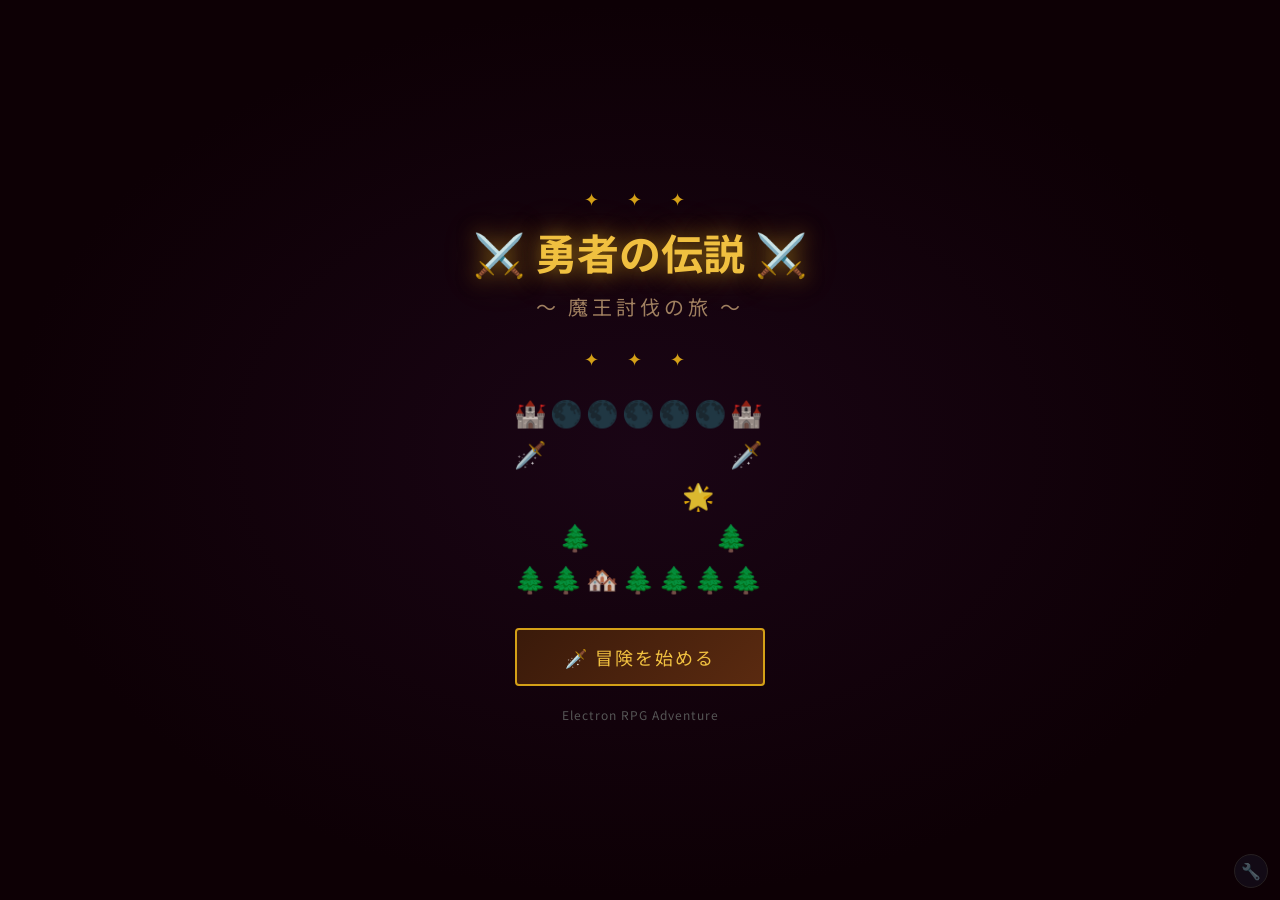
==== commit 035f0b4a: "Update index.html" ====
--- a/web-deploy/index.html
+++ b/web-deploy/index.html
@@ -1,1666 +1,493 @@
 <!DOCTYPE html>
 <html lang="ja">
 <head>
-<meta charset="UTF-8">
-<meta name="viewport" content="width=device-width, initial-scale=1.0">
-<title>勇者の伝説 - 完全攻略ガイド</title>
-<link href="https://fonts.googleapis.com/css2?family=Cinzel+Decorative:wght@400;700;900&family=Noto+Serif+JP:wght@300;400;600;700&family=MedievalSharp&display=swap" rel="stylesheet">
-<style>
-  :root {
-    --gold: #f0c040;
-    --gold-dark: #c8960c;
-    --gold-light: #fff0a0;
-    --bg-deep: #0a0608;
-    --bg-dark: #12080e;
-    --bg-card: #1a0f16;
-    --bg-card2: #211520;
-    --red: #c0392b;
-    --red-light: #e74c3c;
-    --blue: #2980b9;
-    --blue-light: #5dade2;
-    --green: #27ae60;
-    --green-light: #58d68d;
-    --purple: #8e44ad;
-    --purple-light: #bb8fce;
-    --text: #e8d5b0;
-    --text-dim: #a08060;
-    --border: rgba(240,192,64,0.3);
-  }
-
-  * { margin: 0; padding: 0; box-sizing: border-box; }
-
-  body {
-    background: var(--bg-deep);
-    color: var(--text);
-    font-family: 'Noto Serif JP', serif;
-    min-height: 100vh;
-    overflow-x: hidden;
-  }
-
-  /* 背景エフェクト */
-  body::before {
-    content: '';
-    position: fixed;
-    inset: 0;
-    background:
-      radial-gradient(ellipse at 20% 20%, rgba(138,43,226,0.08) 0%, transparent 50%),
-      radial-gradient(ellipse at 80% 80%, rgba(192,57,43,0.08) 0%, transparent 50%),
-      radial-gradient(ellipse at 50% 50%, rgba(240,192,64,0.03) 0%, transparent 70%);
-    pointer-events: none;
-    z-index: 0;
-  }
-
-  /* ヘッダー */
-  header {
-    position: relative;
-    text-align: center;
-    padding: 80px 20px 60px;
-    background: linear-gradient(180deg, rgba(192,57,43,0.15) 0%, transparent 100%);
-    border-bottom: 1px solid var(--border);
-    overflow: hidden;
-  }
-
-  header::before {
-    content: '⚔';
-    position: absolute;
-    font-size: 300px;
-    opacity: 0.03;
-    top: 50%;
-    left: 50%;
-    transform: translate(-50%, -50%);
-    color: var(--gold);
-  }
-
-  .title-sub {
-    font-family: 'Cinzel Decorative', serif;
-    font-size: 13px;
-    letter-spacing: 6px;
-    color: var(--gold-dark);
-    text-transform: uppercase;
-    margin-bottom: 16px;
-    animation: fadeDown 1s ease;
-  }
-
-  h1 {
-    font-family: 'Cinzel Decorative', serif;
-    font-size: clamp(32px, 6vw, 72px);
-    background: linear-gradient(135deg, var(--gold-dark), var(--gold), var(--gold-light), var(--gold));
-    -webkit-background-clip: text;
-    -webkit-text-fill-color: transparent;
-    background-clip: text;
-    text-shadow: none;
-    line-height: 1.2;
-    animation: fadeDown 1s ease 0.2s both;
-  }
-
-  .title-en {
-    font-family: 'Cinzel Decorative', serif;
-    font-size: clamp(12px, 2vw, 18px);
-    color: var(--text-dim);
-    letter-spacing: 4px;
-    margin-top: 8px;
-    animation: fadeDown 1s ease 0.4s both;
-  }
-
-  .header-badges {
-    display: flex;
-    gap: 12px;
-    justify-content: center;
-    margin-top: 32px;
-    flex-wrap: wrap;
-    animation: fadeDown 1s ease 0.6s both;
-  }
-
-  .badge {
-    background: rgba(240,192,64,0.1);
-    border: 1px solid var(--border);
-    color: var(--gold);
-    padding: 6px 16px;
-    border-radius: 20px;
-    font-size: 12px;
-    letter-spacing: 2px;
-  }
-
-  /* ナビゲーション */
-  nav {
-    position: sticky;
-    top: 0;
-    z-index: 100;
-    background: rgba(10,6,8,0.95);
-    border-bottom: 1px solid var(--border);
-    backdrop-filter: blur(10px);
-    padding: 0 20px;
-    overflow-x: auto;
-  }
-
-  nav ul {
-    display: flex;
-    list-style: none;
-    gap: 0;
-    white-space: nowrap;
-    max-width: 1200px;
-    margin: 0 auto;
-  }
-
-  nav a {
-    display: block;
-    padding: 16px 20px;
-    color: var(--text-dim);
-    text-decoration: none;
-    font-size: 13px;
-    letter-spacing: 1px;
-    transition: all 0.2s;
-    border-bottom: 2px solid transparent;
-  }
-
-  nav a:hover {
-    color: var(--gold);
-    border-bottom-color: var(--gold);
-  }
-
-  /* メインコンテンツ */
-  main {
-    max-width: 1100px;
-    margin: 0 auto;
-    padding: 60px 20px;
-    position: relative;
-    z-index: 1;
-  }
-
-  /* セクション */
-  section {
-    margin-bottom: 80px;
-  }
-
-  .section-header {
-    display: flex;
-    align-items: center;
-    gap: 16px;
-    margin-bottom: 40px;
-    padding-bottom: 20px;
-    border-bottom: 1px solid var(--border);
-  }
-
-  .section-icon {
-    font-size: 36px;
-    filter: drop-shadow(0 0 12px rgba(240,192,64,0.5));
-  }
-
-  .section-title {
-    font-family: 'Cinzel Decorative', serif;
-    font-size: clamp(20px, 3vw, 30px);
-    color: var(--gold);
-    letter-spacing: 2px;
-  }
-
-  .section-title-jp {
-    font-size: 13px;
-    color: var(--text-dim);
-    margin-top: 4px;
-    letter-spacing: 2px;
-  }
-
-  /* カード */
-  .card {
-    background: var(--bg-card);
-    border: 1px solid var(--border);
-    border-radius: 8px;
-    padding: 28px;
-    margin-bottom: 20px;
-    position: relative;
-    overflow: hidden;
-    transition: border-color 0.3s;
-  }
-
-  .card::before {
-    content: '';
-    position: absolute;
-    top: 0; left: 0; right: 0;
-    height: 2px;
-    background: linear-gradient(90deg, transparent, var(--gold), transparent);
-    opacity: 0;
-    transition: opacity 0.3s;
-  }
-
-  .card:hover { border-color: rgba(240,192,64,0.6); }
-  .card:hover::before { opacity: 1; }
-
-  .card-title {
-    font-size: 18px;
-    font-weight: 700;
-    color: var(--gold);
-    margin-bottom: 16px;
-    display: flex;
-    align-items: center;
-    gap: 10px;
-  }
-
-  .card p {
-    font-size: 14px;
-    line-height: 2;
-    color: var(--text);
-    margin-bottom: 12px;
-  }
-
-  /* グリッド */
-  .grid-2 { display: grid; grid-template-columns: repeat(auto-fit, minmax(300px, 1fr)); gap: 20px; }
-  .grid-3 { display: grid; grid-template-columns: repeat(auto-fit, minmax(220px, 1fr)); gap: 16px; }
-
-  /* テーブル */
-  .table-wrap { overflow-x: auto; }
-
-  table {
-    width: 100%;
-    border-collapse: collapse;
-    font-size: 13px;
-  }
-
-  th {
-    background: rgba(240,192,64,0.15);
-    color: var(--gold);
-    padding: 12px 16px;
-    text-align: left;
-    border: 1px solid var(--border);
-    font-weight: 600;
-    letter-spacing: 1px;
-  }
-
-  td {
-    padding: 10px 16px;
-    border: 1px solid rgba(240,192,64,0.1);
-    color: var(--text);
-    vertical-align: top;
-  }
-
-  tr:nth-child(even) td { background: rgba(255,255,255,0.02); }
-  tr:hover td { background: rgba(240,192,64,0.05); }
-
-  /* バッジ・タグ */
-  .tag {
-    display: inline-block;
-    padding: 2px 10px;
-    border-radius: 12px;
-    font-size: 11px;
-    font-weight: 600;
-    margin: 2px;
-  }
-
-  .tag-fire { background: rgba(192,57,43,0.3); color: #e74c3c; border: 1px solid rgba(192,57,43,0.5); }
-  .tag-ice { background: rgba(41,128,185,0.3); color: #5dade2; border: 1px solid rgba(41,128,185,0.5); }
-  .tag-thunder { background: rgba(243,156,18,0.3); color: #f9ca24; border: 1px solid rgba(243,156,18,0.5); }
-  .tag-light { background: rgba(255,255,200,0.2); color: #fffacd; border: 1px solid rgba(255,255,200,0.4); }
-  .tag-dark { background: rgba(142,68,173,0.3); color: #bb8fce; border: 1px solid rgba(142,68,173,0.5); }
-  .tag-wind { background: rgba(39,174,96,0.3); color: #58d68d; border: 1px solid rgba(39,174,96,0.5); }
-  .tag-weak { background: rgba(231,76,60,0.2); color: #e74c3c; }
-  .tag-resist { background: rgba(41,128,185,0.2); color: #5dade2; }
-  .tag-null { background: rgba(100,100,100,0.2); color: #aaa; }
-  .tag-absorb { background: rgba(142,68,173,0.2); color: #bb8fce; }
-
-  /* ステップ */
-  .steps { counter-reset: step; }
-  .step {
-    display: flex;
-    gap: 20px;
-    margin-bottom: 24px;
-    align-items: flex-start;
-  }
-
-  .step-num {
-    counter-increment: step;
-    width: 40px;
-    height: 40px;
-    min-width: 40px;
-    background: linear-gradient(135deg, var(--gold-dark), var(--gold));
-    border-radius: 50%;
-    display: flex;
-    align-items: center;
-    justify-content: center;
-    font-family: 'Cinzel Decorative', serif;
-    font-weight: 900;
-    color: var(--bg-deep);
-    font-size: 16px;
-  }
-
-  .step-content h4 {
-    color: var(--gold);
-    margin-bottom: 8px;
-    font-size: 16px;
-  }
-
-  .step-content p {
-    font-size: 14px;
-    line-height: 1.8;
-    color: var(--text);
-  }
-
-  /* ヒントボックス */
-  .tip {
-    background: rgba(39,174,96,0.1);
-    border: 1px solid rgba(39,174,96,0.3);
-    border-left: 4px solid var(--green);
-    border-radius: 4px;
-    padding: 16px 20px;
-    margin: 16px 0;
-    font-size: 13px;
-    line-height: 1.8;
-  }
-
-  .tip::before { content: '💡 '; }
-
-  .warning {
-    background: rgba(192,57,43,0.1);
-    border: 1px solid rgba(192,57,43,0.3);
-    border-left: 4px solid var(--red);
-    border-radius: 4px;
-    padding: 16px 20px;
-    margin: 16px 0;
-    font-size: 13px;
-    line-height: 1.8;
-  }
-
-  .warning::before { content: '⚠️ '; }
-
-  /* キャラクターカード */
-  .char-card {
-    background: var(--bg-card);
-    border: 1px solid var(--border);
-    border-radius: 8px;
-    padding: 20px;
-    text-align: center;
-    transition: all 0.3s;
-  }
-
-  .char-card:hover {
-    border-color: var(--gold);
-    transform: translateY(-4px);
-    box-shadow: 0 8px 32px rgba(240,192,64,0.15);
-  }
-
-  .char-emoji { font-size: 48px; margin-bottom: 12px; display: block; }
-  .char-name { font-size: 16px; font-weight: 700; color: var(--gold); margin-bottom: 6px; }
-  .char-role { font-size: 12px; color: var(--text-dim); margin-bottom: 12px; letter-spacing: 2px; }
-  .char-join { font-size: 12px; color: var(--green-light); margin-bottom: 12px; }
-  .char-skills { font-size: 12px; color: var(--text); line-height: 2; text-align: left; }
-
-  /* ボスカード */
-  .boss-card {
-    background: linear-gradient(135deg, var(--bg-card), rgba(192,57,43,0.1));
-    border: 1px solid rgba(192,57,43,0.4);
-    border-radius: 8px;
-    padding: 24px;
-    margin-bottom: 20px;
-  }
-
-  .boss-name { font-size: 20px; font-weight: 700; color: #e74c3c; margin-bottom: 8px; }
-  .boss-location { font-size: 12px; color: var(--text-dim); margin-bottom: 16px; letter-spacing: 2px; }
-
-  /* アニメーション */
-  @keyframes fadeDown {
-    from { opacity: 0; transform: translateY(-20px); }
-    to { opacity: 1; transform: translateY(0); }
-  }
-
-  @keyframes shimmer {
-    0% { background-position: -200% center; }
-    100% { background-position: 200% center; }
-  }
-
-  /* フッター */
-  footer {
-    text-align: center;
-    padding: 40px;
-    border-top: 1px solid var(--border);
-    color: var(--text-dim);
-    font-size: 13px;
-    letter-spacing: 2px;
-  }
-
-  /* スクロールバー */
-  ::-webkit-scrollbar { width: 6px; height: 6px; }
-  ::-webkit-scrollbar-track { background: var(--bg-deep); }
-  ::-webkit-scrollbar-thumb { background: var(--gold-dark); border-radius: 3px; }
-
-  /* ── お知らせ欄 ── */
-  .news-section {
-    background: linear-gradient(135deg, #0e0a14 0%, #160d1c 100%);
-    border: 1px solid rgba(240,192,64,0.5);
-    border-radius: 12px;
-    padding: 28px 32px;
-    margin-bottom: 40px;
-    position: relative;
-    overflow: hidden;
-  }
-  .news-section::before {
-    content: '';
-    position: absolute;
-    top: 0; left: 0; right: 0;
-    height: 3px;
-    background: linear-gradient(90deg, #f0c040, #ff69b4, #5dade2, #f0c040);
-    background-size: 200% auto;
-    animation: shimmer 3s linear infinite;
-  }
-  .news-header {
-    display: flex;
-    align-items: center;
-    gap: 12px;
-    margin-bottom: 20px;
-    flex-wrap: wrap;
-  }
-  .news-header-icon { font-size: 28px; }
-  .news-header-title {
-    font-size: 20px;
-    font-weight: bold;
-    color: var(--gold);
-    letter-spacing: 2px;
-  }
-  .news-header-sub {
-    font-size: 11px;
-    color: var(--text-dim);
-    letter-spacing: 3px;
-    margin-left: auto;
-  }
-  .news-item {
-    display: flex;
-    gap: 14px;
-    align-items: flex-start;
-    padding: 12px 0;
-    border-bottom: 1px solid rgba(240,192,64,0.1);
-    animation: fadeInUp 0.4s ease both;
-  }
-  .news-item:last-child { border-bottom: none; }
-  .news-date {
-    font-size: 11px;
-    color: var(--text-dim);
-    white-space: nowrap;
-    padding-top: 2px;
-    min-width: 80px;
-    font-family: monospace;
-    letter-spacing: 1px;
-  }
-  .news-tag {
-    font-size: 10px;
-    font-weight: bold;
-    padding: 2px 8px;
-    border-radius: 20px;
-    white-space: nowrap;
-    letter-spacing: 1px;
-    min-width: 48px;
-    text-align: center;
-  }
-  .news-tag.new    { background: rgba(39,174,96,0.25);  color: #58d68d; border: 1px solid rgba(39,174,96,0.5); }
-  .news-tag.fix    { background: rgba(231,76,60,0.2);   color: #e74c3c; border: 1px solid rgba(231,76,60,0.4); }
-  .news-tag.update { background: rgba(52,152,219,0.2);  color: #5dade2; border: 1px solid rgba(52,152,219,0.4); }
-  .news-tag.event  { background: rgba(240,192,64,0.15); color: var(--gold); border: 1px solid rgba(240,192,64,0.4); }
-  .news-body {
-    font-size: 13px;
-    color: var(--text);
-    line-height: 1.7;
-    flex: 1;
-  }
-  .news-body strong { color: var(--gold); }
-  .news-body .sub   { font-size: 11px; color: var(--text-dim); margin-top: 3px; display: block; }
-
-  @media (max-width: 600px) {
-    .grid-2, .grid-3 { grid-template-columns: 1fr; }
-    nav a { padding: 14px 12px; font-size: 11px; }
-  }
-</style>
+  <meta charset="UTF-8">
+  <meta name="viewport" content="width=device-width, initial-scale=1.0">
+  <title>勇者の伝説</title>
+  <link rel="stylesheet" href="style.css">
 </head>
 <body>
 
-<header>
-  <div class="title-sub">Complete Walkthrough Guide</div>
-  <h1>勇者の伝説</h1>
-  <div class="title-en">The Legend of the Hero</div>
-  <div class="header-badges">
-    <span class="badge">🗡️ 全ボス攻略</span>
-    <span class="badge">👥 仲間一覧</span>
-    <span class="badge">⚗️ 錬金レシピ</span>
-    <span class="badge">🏆 称号一覧</span>
-    <span class="badge">🗺️ 隠し要素</span>
-  </div>
-</header>
-
-<nav>
-  <ul>
-    <li><a href="#news" style="color:var(--gold)">🔔 お知らせ</a></li>
-    <li><a href="#basics">基本システム</a></li>
-    <li><a href="#story">ストーリー攻略</a></li>
-    <li><a href="#companions">仲間一覧</a></li>
-    <li><a href="#bosses">ボス攻略</a></li>
-    <li><a href="#leveling">レベリング</a></li>
-    <li><a href="#magic">魔法一覧</a></li>
-    <li><a href="#combo">コンボ必殺技</a></li>
-    <li><a href="#alchemy">錬金術</a></li>
-    <li><a href="#hidden">隠し要素</a></li>
-    <li><a href="#titles">称号一覧</a></li>
-    <li><a href="#endgame">クリア後</a></li>
-    <li><a href="#town">町の発展</a></li>
-    <li><a href="#vehicle">乗り物</a></li>
-    <li><a href="#season">季節</a></li>
-    <li><a href="#bgm">BGM・演出</a></li>
-    <li><a href="#gacha">ガチャ</a></li>
-  </ul>
-</nav>
-
-<main>
-
-  <!-- ── お知らせ・更新情報 ── -->
-  <section id="news" style="padding-top:0">
-    <div class="news-section">
-      <div class="news-header">
-        <div class="news-header-icon">🔔</div>
-        <div>
-          <div class="news-header-title">最新アップデート情報</div>
-          <div style="font-size:11px;color:var(--text-dim);letter-spacing:2px">UPDATE NEWS</div>
-        </div>
-        <div class="news-header-sub">Ver 3.0 系列</div>
-      </div>
-
-      <div class="news-item">
-        <div class="news-date">2026-05-30</div>
-        <div class="news-tag new">NEW</div>
-        <div class="news-body">
-          <strong>エリア限定ガチャ4種を追加！</strong>
-          <span class="sub">雪山・砂漠・海底・魔王城の各エリアに専用ガチャが登場。仲間専用装備・高レアアイテムが入手可能。天井は最短30連！</span>
-        </div>
-      </div>
-
-      <div class="news-item">
-        <div class="news-date">2026-05-30</div>
-        <div class="news-tag new">NEW</div>
-        <div class="news-body">
-          <strong>隠しクエスト5件を追加！</strong>
-          <span class="sub">クエスト掲示板に「🔍 隠しクエスト」欄が出現。Lv50到達・魔物200体討伐・全仲間絆Lv5など達成条件を満たすと解放。</span>
-        </div>
-      </div>
-
-      <div class="news-item">
-        <div class="news-date">2026-05-30</div>
-        <div class="news-tag new">NEW</div>
-        <div class="news-body">
-          <strong>隠し宝箱・隠し部屋を各地に設置！</strong>
-          <span class="sub">「🔍 周囲を調べる」ボタンで発見できる宝箱を6か所追加。砂漠では隠し番人「砂の魔人」との戦闘も！</span>
-        </div>
-      </div>
-
-      <div class="news-item">
-        <div class="news-date">2026-05-30</div>
-        <div class="news-tag new">NEW</div>
-        <div class="news-body">
-          <strong>クリア後：隠しボス2体を追加！</strong>
-          <span class="sub">古の魔神「バアル」（砂漠の秘密遺跡）・虚無の番人「ヴォイド」（虚無の地）が登場。ヴォイドは全属性魔法無効の超強敵！</span>
-        </div>
-      </div>
-
-      <div class="news-item">
-        <div class="news-date">2026-05-30</div>
-        <div class="news-tag fix">FIX</div>
-        <div class="news-body">
-          <strong>ファラオ戦で攻撃できなくなるバグを修正</strong>
-          <span class="sub">特定の条件下でボタンが反応しなくなる進行不能バグを修正しました。</span>
-        </div>
-      </div>
-
-      <div class="news-item">
-        <div class="news-date">2026-05-30</div>
-        <div class="news-tag update">UPD</div>
-        <div class="news-body">
-          <strong>戦闘ログが自動スクロールに！</strong>
-          <span class="sub">戦闘中のログが常に最新行を自動で表示するようになりました。手動スクロール不要。</span>
-        </div>
-      </div>
-
-      <div class="news-item">
-        <div class="news-date">2026-05-30</div>
-        <div class="news-tag update">UPD</div>
-        <div class="news-body">
-          <strong>仲間パネルを収納できるように！</strong>
-          <span class="sub">右側の仲間ステータス欄を「◀ 閉じる」ボタンで非表示にできます。ゲーム画面をフルサイズで楽しめる！</span>
-        </div>
-      </div>
-
-      <div class="news-item">
-        <div class="news-date">以前</div>
-        <div class="news-tag event">EVENT</div>
-        <div class="news-body">
-          <strong>Ver 3.0 大型アップデート</strong>
-          <span class="sub">神々の塔（全10F）・無限の試練・天空の浮遊島・乗り物システム・絆システム・町の発展システムなど多数追加。</span>
-        </div>
-      </div>
-
-    </div>
-  </section>
-
-  <!-- 基本システム -->
-  <section id="basics">
-    <div class="section-header">
-      <div class="section-icon">📖</div>
-      <div>
-        <div class="section-title">基本システム</div>
-        <div class="section-title-jp">BASIC SYSTEMS</div>
-      </div>
-    </div>
-
-    <div class="grid-2">
-      <div class="card">
-        <div class="card-title">⚔️ 戦闘システム</div>
-        <p>ターン制バトル。主人公と仲間が交互に行動する。</p>
-        <p>・<strong style="color:var(--gold)">攻撃</strong>：通常攻撃（MP不要）<br>
-        ・<strong style="color:var(--gold)">スキル</strong>：魔法・特殊スキル（MP消費）<br>
-        ・<strong style="color:var(--gold)">アイテム</strong>：所持アイテムを使用<br>
-        ・<strong style="color:var(--gold)">コンボ</strong>：仲間と連携必殺技<br>
-        ・<strong style="color:var(--gold)">逃げる</strong>：戦闘から離脱</p>
-        <div class="tip">会心の一撃が出るとダメージが2倍になる！</div>
-      </div>
-
-      <div class="card">
-        <div class="card-title">📊 ステータス</div>
-        <p>・<strong style="color:#e74c3c">HP</strong>：0になるとゲームオーバー<br>
-        ・<strong style="color:#5dade2">MP</strong>：魔法・スキル使用に必要<br>
-        ・<strong style="color:var(--gold)">攻撃力</strong>：物理ダメージに影響<br>
-        ・<strong style="color:#58d68d">防御力</strong>：受けるダメージを軽減<br>
-        ・<strong style="color:#bb8fce">魔法力</strong>：魔法ダメージに影響<br>
-        ・<strong style="color:#f9ca24">速さ</strong>：行動順序に影響</p>
-        <div class="tip">レベルアップ時に攻撃・防御・魔法・バランスから強化方向を選べる！</div>
-      </div>
-
-      <div class="card">
-        <div class="card-title">🎒 装備スロット</div>
-        <p>主人公・全仲間が以下のスロットを持つ：</p>
-        <p>・<strong style="color:var(--gold)">武器</strong>：攻撃力・魔法力アップ<br>
-        ・<strong style="color:var(--gold)">頭防具</strong>：防御力・魔法防御<br>
-        ・<strong style="color:var(--gold)">体防具</strong>：防御力・HPアップ<br>
-        ・<strong style="color:var(--gold)">アクセサリー×2</strong>：各種効果</p>
-        <div class="tip">鍛冶屋で装備を+1〜+10まで強化できる。+8以上は失敗リスクあり！</div>
-      </div>
-
-      <div class="card">
-        <div class="card-title">💾 セーブ・ロード</div>
-        <p>ゲームはlocalStorageに自動保存される。</p>
-        <p>・タイトル画面から「冒険を続ける」でロード<br>
-        ・レベリングスポット各フロアにセーブポイントあり<br>
-        ・戦闘中にセーブしてロードすると戦闘状態がリセットされる</p>
-        <div class="warning">戦闘中にセーブしてもHPは戦闘前の状態で復元される</div>
-      </div>
-    </div>
-  </section>
-
-  <!-- ストーリー攻略 -->
-  <section id="story">
-    <div class="section-header">
-      <div class="section-icon">🗺️</div>
-      <div>
-        <div class="section-title">ストーリー攻略</div>
-        <div class="section-title-jp">STORY WALKTHROUGH</div>
-      </div>
-    </div>
-
-    <div class="card">
-      <div class="card-title">🗺️ 攻略ルート（推奨順）</div>
-      <div class="steps">
-        <div class="step">
-          <div class="step-num">1</div>
-          <div class="step-content">
-            <h4>🏘️ 出発の村</h4>
-            <p>道具屋でアイテムを購入。クエスト掲示板でサブクエスト受注。長老から情報収集。</p>
+<!-- ========== タイトル画面 ========== -->
+<div id="title-screen">
+  <div id="title-content">
+    <div id="title-deco">✦ ✦ ✦</div>
+    <h1 id="title-main">⚔️ 勇者の伝説 ⚔️</h1>
+    <div id="title-sub">〜 魔王討伐の旅 〜</div>
+    <div id="title-deco">✦ ✦ ✦</div>
+    <div id="title-art">
+      <div class="title-art-row">🏰🌑🌑🌑🌑🌑🏰</div>
+      <div class="title-art-row">🗡️　　　　　　🗡️</div>
+      <div class="title-art-row">　　　　🌟　　　</div>
+      <div class="title-art-row">　🌲　　　　🌲　</div>
+      <div class="title-art-row">🌲🌲🏘️🌲🌲🌲🌲</div>
+    </div>
+    <div id="title-buttons">
+      <button id="btn-new-game" onclick="startNewGame()">🗡️ 冒険を始める</button>
+      <button id="btn-load-game" onclick="loadGame()" style="display:none">📖 冒険を続ける</button>
+    </div>
+    <div id="title-footer">Electron RPG Adventure</div>
+  </div>
+</div>
+
+<!-- ========== メインゲーム画面 ========== -->
+<div id="game-screen" class="hidden">
+
+  <!-- ヘッダー -->
+  <div id="game-header">
+    <span id="header-title">⚔️ 勇者の伝説</span>
+    <div id="header-actions">
+      <button class="header-btn" onclick="saveGame()" title="セーブ">💾 セーブ</button>
+      <button class="header-btn" onclick="showTitleScreen()" title="タイトルへ">🏠 タイトル</button>
+      <div id="sound-controls">
+        <button id="sound-toggle-btn" class="header-btn sound-btn" onclick="soundToggleMute()" title="サウンドON/OFF">🔊</button>
+        <input id="sound-volume" type="range" min="0" max="1" step="0.05" value="0.6"
+               oninput="soundSetVolume(this.value)" title="音量">
+      </div>
+    </div>
+  </div>
+
+  <!-- メインエリア -->
+  <div id="main-area">
+
+    <!-- 左：ストーリー＆バトルエリア -->
+    <div id="story-panel">
+
+      <!-- シーン画像エリア -->
+      <div id="scene-header">
+        <div id="scene-emoji-display">🌄</div>
+        <div id="scene-title-display">序章</div>
+        <div id="season-display" style="margin-left:auto" onclick="openSeasonInfo()">🌸 春</div>
+      </div>
+
+      <!-- ストーリーテキスト -->
+      <div id="story-text-area">
+        <p id="story-text">読み込み中...</p>
+      </div>
+
+      <!-- 選択肢エリア（通常時） -->
+      <div id="choices-area"></div>
+
+      <!-- ワープエリア -->
+      <div id="warp-area" class="hidden">
+        <div id="warp-header">
+          <div id="warp-title">🔮 ワープ魔法</div>
+          <div id="aria-warp-comment"></div>
+        </div>
+        <div id="warp-list"></div>
+        <button class="choice-btn back-btn" onclick="closeWarpScreen()">↩️ 閉じる</button>
+      </div>
+
+      <!-- 装備変更エリア -->
+      <div id="equip-change-area" class="hidden">
+        <div id="equip-change-list"></div>
+        <button class="choice-btn back-btn" id="equip-back-btn" onclick="closeEquipScreen()">↩️ 戻る</button>
+      </div>
+
+      <!-- ショップエリア -->
+      <div id="shop-area" class="hidden">
+        <div id="shop-items-list"></div>
+        <button class="choice-btn back-btn" id="shop-back-btn">↩️ 店を出る</button>
+      </div>
+
+      <!-- 鍛冶屋エリア -->
+      <div id="smith-area" class="hidden">
+        <div id="smith-header">
+          <div id="smith-title">⚒️ 装備強化</div>
+          <div id="smith-desc" style="font-size:12px;color:#aaa;margin-top:4px">装備中のアイテムを強化できます（最大+10）</div>
+        </div>
+        <div id="smith-items-list"></div>
+        <div id="smith-enchant-section">
+          <div id="smith-enchant-header">✨ 特殊強化（素材使用）</div>
+          <div id="smith-enchant-desc">モンスター素材を使って装備に特殊効果を付与します</div>
+          <div id="smith-enchant-list"></div>
+        </div>
+        <button class="choice-btn back-btn" id="smith-back-btn">↩️ 鍛冶屋を出る</button>
+      </div>
+
+      <!-- クエスト掲示板エリア -->
+      <div id="quest-board-area" class="hidden">
+        <div class="inner-panel-header">
+          <div class="inner-panel-title">📋 クエスト掲示板</div>
+          <div class="inner-panel-sub">依頼を達成して報酬を受け取ろう！</div>
+        </div>
+        <div id="quest-board-list"></div>
+        <button class="choice-btn back-btn" onclick="closeQuestBoard()">↩️ 閉じる</button>
+      </div>
+
+      <!-- モンスター図鑑エリア -->
+      <div id="monster-book-area" class="hidden">
+        <div class="inner-panel-header">
+          <div class="inner-panel-title">📖 モンスター図鑑</div>
+          <div class="inner-panel-sub">出会った魔物の記録</div>
+        </div>
+        <div id="monster-book-list"></div>
+        <button class="choice-btn back-btn" onclick="closeMonsterBook()">↩️ 閉じる</button>
+      </div>
+
+      <!-- 仲間との絆エリア -->
+      <div id="bond-area" class="hidden">
+        <div class="inner-panel-header">
+          <div class="inner-panel-title">💞 仲間との絆</div>
+          <div class="inner-panel-sub">共に戦うほど絆は深まる</div>
+        </div>
+        <div id="bond-list"></div>
+        <button class="choice-btn back-btn" onclick="closeBondScreen()">↩️ 閉じる</button>
+      </div>
+
+      <!-- 陣形システムエリア -->
+      <div id="formation-area" class="hidden">
+        <div class="inner-panel-header">
+          <div class="inner-panel-title">⚔️ 陣形システム</div>
+          <div class="inner-panel-sub">仲間との戦略を選ぼう</div>
+        </div>
+        <div id="formation-list"></div>
+        <button class="choice-btn back-btn" onclick="closeFormationScreen()">↩️ 閉じる</button>
+      </div>
+
+      <!-- 称号リストエリア -->
+      <div id="title-list-area" class="hidden">
+        <div class="inner-panel-header">
+          <div class="inner-panel-title">🏆 称号一覧</div>
+          <div class="inner-panel-sub">条件を達成して称号とボーナスを獲得しよう</div>
+        </div>
+        <div id="title-list-content"></div>
+        <button class="choice-btn back-btn" onclick="closeTitleList()">↩️ 閉じる</button>
+      </div>
+
+      <!-- 錬金術エリア -->
+      <div id="alchemy-area" class="hidden">
+        <div class="inner-panel-header">
+          <div class="inner-panel-title">🧪 錬金術工房</div>
+          <div class="inner-panel-sub">アイテムを組み合わせて新しいものを作ろう</div>
+        </div>
+        <div id="alchemy-list"></div>
+        <button id="alchemy-back-btn" class="choice-btn back-btn">↩️ 工房を出る</button>
+      </div>
+
+      <!-- バトルエリア -->
+      <div id="battle-area" class="hidden">
+        <div id="battle-scene">
+          <div id="enemy-display">
+            <div id="battle-anim-overlay"></div>
+            <div id="damage-popup-area"></div>
+            <div id="enemy-emoji-large"></div>
+            <div id="enemy-name-display"></div>
+            <div id="enemy-hp-section">
+              <span id="enemy-hp-label">HP</span>
+              <div id="enemy-hp-bar-wrap">
+                <div id="enemy-hp-bar"></div>
+              </div>
+              <span id="enemy-hp-nums"></span>
+            </div>
+            <div id="enemy-status-display" style="font-size:14px;font-weight:bold;text-align:center;min-height:20px;color:#f0a050"></div>
           </div>
-        </div>
-        <div class="step">
-          <div class="step-num">2</div>
-          <div class="step-content">
-            <h4>🌲 森のエリア</h4>
-            <p>序盤のメインエリア。スライム・狼・ゴブリンが出現。石の番人をボスとして撃破。推奨Lv：5〜10</p>
+
+          <div id="battle-log-wrap">
+            <div id="battle-log"></div>
           </div>
-        </div>
-        <div class="step">
-          <div class="step-num">3</div>
-          <div class="step-content">
-            <h4>🏔️ 洞窟エリア</h4>
-            <p>分岐ルートあり。左右どちらから進んでもOK。隠し宝箱を忘れずに探索！推奨Lv：10〜15</p>
+
+          <!-- 仲間のバトル中ステータス（全員） -->
+          <div id="companions-battle-status"></div>
+
+          <div id="battle-controls">
+            <div id="battle-buttons" class="battle-btn-grid">
+              <button id="btn-attack" class="battle-btn attack-btn" onclick="battleAction('attack')">⚔️<br>攻撃</button>
+              <button id="btn-magic"  class="battle-btn magic-btn"  onclick="battleAction('magic')">🔮<br>スキル</button>
+              <button id="btn-item"   class="battle-btn item-btn"   onclick="battleAction('item')">🎒<br>アイテム</button>
+              <button id="btn-equip"  class="battle-btn equip-btn"  onclick="battleAction('equip')">🗡️<br>装備</button>
+              <button id="btn-run"    class="battle-btn run-btn"    onclick="battleAction('run')">💨<br>逃げる</button>
+            </div>
+            <!-- スキル選択 -->
+            <div id="skill-select" class="hidden">
+              <div id="skill-select-list"></div>
+              <button class="choice-btn" onclick="cancelSkillSelect()" style="margin-top:6px">キャンセル</button>
+            </div>
+            <!-- アイテム選択 -->
+            <div id="item-select" class="hidden">
+              <div id="item-select-list"></div>
+              <button class="choice-btn" onclick="cancelItemSelect()" style="margin-top:6px">キャンセル</button>
+            </div>
+            <!-- 戦闘中装備選択 -->
+            <div id="battle-equip-select" class="hidden">
+              <div id="battle-equip-list"></div>
+              <button class="choice-btn" onclick="cancelBattleEquip()" style="margin-top:6px">キャンセル</button>
+            </div>
+            <!-- コンボ必殺技ボタン -->
+            <div id="combo-btn-wrap">
+              <button id="btn-combo" class="battle-btn combo-btn" onclick="openComboMenu()">⚡<br>コンボ</button>
+            </div>
+            <!-- コンボ選択 -->
+            <div id="combo-select" class="hidden">
+              <div id="combo-select-title">⚡ コンボ必殺技</div>
+              <div id="combo-select-list"></div>
+              <button class="choice-btn" onclick="closeComboMenu()" style="margin-top:6px">キャンセル</button>
+            </div>
           </div>
         </div>
-        <div class="step">
-          <div class="step-num">4</div>
-          <div class="step-content">
-            <h4>❄️ 雪山エリア</h4>
-            <p>ボス：氷雪の女王アイゼリア。🔥火属性魔法が有効。アリアが仲間になる！推奨Lv：15〜20</p>
-          </div>
-        </div>
-        <div class="step">
-          <div class="step-num">5</div>
-          <div class="step-content">
-            <h4>🏜️ 砂漠エリア</h4>
-            <p>ボス：ファラオ・ザンデス。❄️氷属性が有効。ルナ＆ソラが仲間に。推奨Lv：25〜30</p>
-          </div>
-        </div>
-        <div class="step">
-          <div class="step-num">6</div>
-          <div class="step-content">
-            <h4>🌊 海底神殿</h4>
-            <p>ボス：大海蛇レヴィアタン。⚡雷属性が有効。セラフィナが仲間に。推奨Lv：30〜35</p>
-          </div>
-        </div>
-        <div class="step">
-          <div class="step-num">7</div>
-          <div class="step-content">
-            <h4>🏰 魔王城</h4>
-            <p>ゼフィロスが仲間に。デーモンロード→魔王ダークロスの順に撃破。推奨Lv：40〜50</p>
-          </div>
-        </div>
-      </div>
-    </div>
-
-    <div class="tip">Lv10でワープ魔法を習得！各エリアに自由に移動できるようになる。回復スポットを活用しよう。</div>
-  </section>
-
-  <!-- 仲間一覧 -->
-  <section id="companions">
-    <div class="section-header">
-      <div class="section-icon">👥</div>
-      <div>
-        <div class="section-title">仲間一覧</div>
-        <div class="section-title-jp">COMPANIONS</div>
-      </div>
-    </div>
-
-    <div class="grid-3">
-      <div class="char-card">
-        <span class="char-emoji">⚔️👱‍♀️</span>
-        <div class="char-name">アリア</div>
-        <div class="char-role">剣士 / アタッカー</div>
-        <div class="char-join">✅ 雪山クリア後（Lv15〜）</div>
-        <div class="char-skills">
-          🗡️ 疾風斬り：2連撃（MP不要）<br>
-          ✨ 聖なる加護：全体HP回復<br>
-          💥 渾身の一撃：大ダメージ
-        </div>
-        <div class="tip" style="font-size:0.78em;margin-top:6px">⚔️装備変更・好感度・HP/MP回復が正常に動作するようになりました！</div>
-      </div>
-
-      <div class="char-card">
-        <span class="char-emoji">🛡️⚔️</span>
-        <div class="char-name">ガイアス</div>
-        <div class="char-role">守護騎士 / タンク</div>
-        <div class="char-join">✅ 古代遺跡クリア後（Lv20〜）</div>
-        <div class="char-skills">
-          🎯 挑発：敵の攻撃を集める<br>
-          🛡️ 鉄壁の構え：ダメージ90%軽減<br>
-          💪 仁王立ち：全ダメージ肩代わり
-        </div>
-      </div>
-
-      <div class="char-card">
-        <span class="char-emoji">🌙</span>
-        <div class="char-name">ルナ</div>
-        <div class="char-role">バッファー / サポート</div>
-        <div class="char-join">✅ 砂漠クリア後（Lv30〜）</div>
-        <div class="char-skills">
-          ⭐ 星の加護：全体攻撃1.5倍<br>
-          🌙 月光の歌：速さ・防御アップ<br>
-          ✨ 奇跡の祈り：全体MP回復
-        </div>
-      </div>
-
-      <div class="char-card">
-        <span class="char-emoji">⭐</span>
-        <div class="char-name">ソラ</div>
-        <div class="char-role">デバッファー / 妨害</div>
-        <div class="char-join">✅ 砂漠クリア後（Lv30〜）</div>
-        <div class="char-skills">
-          🌑 闇の呪縛：全ステータスダウン<br>
-          ⛓️ 束縛の鎖：行動不能1ターン<br>
-          🔻 弱体の烙印：全能力デバフ
-        </div>
-      </div>
-
-      <div class="char-card">
-        <span class="char-emoji">✨🌿</span>
-        <div class="char-name">セラフィナ</div>
-        <div class="char-role">治癒術師 / ヒーラー</div>
-        <div class="char-join">✅ 海底神殿クリア後（Lv25〜）</div>
-        <div class="char-skills">
-          💚 聖なる癒し：単体大回復<br>
-          🌟 全体回復：全員HP回復<br>
-          🔮 蘇生：戦闘不能を復活<br>
-          💙 マナの泉：全体MP回復
-        </div>
-      </div>
-
-      <div class="char-card">
-        <span class="char-emoji">🔮⚡</span>
-        <div class="char-name">ゼフィロス</div>
-        <div class="char-role">魔導士 / 魔法アタッカー</div>
-        <div class="char-join">✅ 魔王城手前（Lv35〜）</div>
-        <div class="char-skills">
-          🔥 インフェルノ：火属性全体<br>
-          ❄️ ブリザード：氷属性全体<br>
-          ⚡ サンダーボルト：雷属性全体<br>
-          💥 魔力解放：魔法力2倍（3T）
-        </div>
-      </div>
-    </div>
-
-    <div class="tip">絆レベルを10まで上げると各キャラの絆必殺技が解放される！一緒に戦うことで絆ポイントが蓄積される。</div>
-  </section>
-
-  <!-- ボス攻略 -->
-  <section id="bosses">
-    <div class="section-header">
-      <div class="section-icon">👹</div>
-      <div>
-        <div class="section-title">ボス攻略</div>
-        <div class="section-title-jp">BOSS GUIDE</div>
-      </div>
-    </div>
-
-    <div class="boss-card">
-      <div class="boss-name">🗿 石の番人</div>
-      <div class="boss-location">📍 洞窟エリア</div>
-      <p>弱点：<span class="tag tag-thunder">⚡雷</span>　無効：<span class="tag tag-null">⚔️物理</span></p>
-      <p style="margin-top:10px">物理攻撃は効かない！魔法攻撃、特に⚡雷属性で攻めよう。MPが心配なら薬草を多めに持参すること。</p>
-    </div>
-
-    <div class="boss-card">
-      <div class="boss-name">❄️ 氷雪の女王 アイゼリア</div>
-      <div class="boss-location">📍 雪山エリア</div>
-      <p>弱点：<span class="tag tag-fire">🔥火</span>　無効：<span class="tag tag-ice">❄️氷</span></p>
-      <p style="margin-top:10px">メテオ（🔥火属性）が大活躍！氷魔法は一切効かないので注意。全体攻撃を使ってくるのでセラフィナがいると安心。</p>
-      <div class="tip">撃破後の装備ドロップを忘れずに確認！</div>
-    </div>
-
-    <div class="boss-card">
-      <div class="boss-name">🏺 ファラオ・ザンデス</div>
-      <div class="boss-location">📍 砂漠エリア</div>
-      <p>弱点：<span class="tag tag-ice">❄️氷</span>　耐性：<span class="tag tag-fire">🔥火</span></p>
-      <p style="margin-top:10px">ゼフィロスのブリザードで一気にダメージを稼ごう。火属性は効きにくいので使わないこと。状態異常（麻痺）が有効。</p>
-    </div>
-
-    <div class="boss-card">
-      <div class="boss-name">🐍 大海蛇 レヴィアタン</div>
-      <div class="boss-location">📍 海底神殿</div>
-      <p>弱点：<span class="tag tag-thunder">⚡雷</span>　耐性：<span class="tag tag-wind">🌿風</span></p>
-      <p style="margin-top:10px">ゼフィロスのサンダーボルトが効果抜群！高い攻撃力に備えてガイアスで「挑発」を使い、セラフィナで回復しながら戦おう。</p>
-    </div>
-
-    <div class="boss-card">
-      <div class="boss-name">😈 デーモンロード</div>
-      <div class="boss-location">📍 魔王城内</div>
-      <p>弱点：<span class="tag tag-light">☀️光</span>　耐性：<span class="tag tag-dark">🌑闇</span></p>
-      <p style="margin-top:10px">アルテマ（☀️光属性）が有効。闇魔法は効きにくい。ルナの「星の加護」で全体攻撃力を上げてから総攻撃しよう。</p>
-    </div>
-
-    <div class="boss-card" style="border-color:rgba(240,192,64,0.6); background: linear-gradient(135deg, var(--bg-card), rgba(240,192,64,0.08));">
-      <div class="boss-name" style="color:var(--gold)">👑 魔王 ダークロス（最終ボス）</div>
-      <div class="boss-location">📍 魔王城 最深部</div>
-      <p>弱点：<span class="tag tag-light">☀️光（第二形態は3倍！）</span>　吸収：<span class="tag tag-absorb">🌑闇</span></p>
-      <div class="table-wrap" style="margin:10px 0">
-        <table>
-          <tr><th>ステータス</th><th>第一形態</th><th>第二形態（HP2500以下）</th></tr>
-          <tr><td>HP</td><td>5000</td><td>（継続）</td></tr>
-          <tr><td>ATK</td><td>140</td><td><strong style="color:var(--gold)">+50アップ</strong></td></tr>
-          <tr><td>DEF</td><td>70</td><td>変化なし</td></tr>
-          <tr><td>必殺スキル確率</td><td>35%</td><td>35%</td></tr>
-        </table>
-      </div>
-      <p><strong style="color:var(--gold)">推奨戦法：</strong><br>
-      1. ルナで「星の加護」→全体攻撃力1.5倍<br>
-      2. ソラで「弱体の烙印」→魔王を弱体化<br>
-      3. ゼフィロスの魔力解放→アルテマで大ダメージ<br>
-      4. セラフィナで回復を継続<br>
-      5. HP2500以下で第二形態突入→アルテマが3倍ダメージ！<br>
-      6. アリアの回復スキルもフル活用しよう</p>
-      <div class="warning">闇属性魔法は魔王のHPを回復させてしまう！絶対に使わないこと。</div>
-      <div class="tip">全員絆Lv8以上なら「勇者パーティ究極奥義」を使おう！一発逆転も狙える。ガチャの★6〜★7装備があれば圧勝できる！</div>
-    </div>
-  </section>
-
-  <!-- レベリングスポット -->
-  <section id="leveling">
-    <div class="section-header">
-      <div class="section-icon">⚔️</div>
-      <div>
-        <div class="section-title">レベリングスポット</div>
-        <div class="section-title-jp">LEVELING SPOTS</div>
-      </div>
-    </div>
-
-    <div class="table-wrap">
-      <table>
-        <tr>
-          <th>場所</th>
-          <th>推奨Lv</th>
-          <th>敵レベル</th>
-          <th>経験値</th>
-          <th>特徴</th>
-        </tr>
-        <tr>
-          <td>🌲 森の奥地</td>
-          <td>10〜20</td>
-          <td>Lv15〜25</td>
-          <td>通常×1.5倍</td>
-          <td>初心者向け。入口に回復スポットあり</td>
-        </tr>
-        <tr>
-          <td>🏛️ 古代遺跡</td>
-          <td>20〜40</td>
-          <td>Lv25〜50</td>
-          <td>通常×1.5倍</td>
-          <td>中級者向け。レアアイテムドロップあり</td>
-        </tr>
-        <tr>
-          <td>🏟️ 闘技場</td>
-          <td>40〜70</td>
-          <td>Lv50〜100</td>
-          <td>通常×2倍</td>
-          <td>5連戦形式。全クリアでボーナス報酬！</td>
-        </tr>
-        <tr>
-          <td>🗼 神々の塔</td>
-          <td>70〜</td>
-          <td>Lv80〜999</td>
-          <td>超高報酬</td>
-          <td>クリア後解放。最終育成スポット</td>
-        </tr>
-      </table>
-    </div>
-
-    <div class="tip">周回数が上がるほど敵が強くなるが、レアアイテムのドロップ率も上がる！各スポット入口の回復スポットで無料全回復できる。</div>
-  </section>
-
-  <!-- 魔法一覧 -->
-  <section id="magic">
-    <div class="section-header">
-      <div class="section-icon">🔮</div>
-      <div>
-        <div class="section-title">魔法・スキル一覧</div>
-        <div class="section-title-jp">MAGIC & SKILLS</div>
-      </div>
-    </div>
-
-    <div class="table-wrap">
-      <table>
-        <tr>
-          <th>魔法名</th>
-          <th>MP</th>
-          <th>属性</th>
-          <th>習得</th>
-          <th>効果</th>
-        </tr>
-        <tr><td>🎲 パルプンテ</td><td>15</td><td>⚔️無</td><td>序盤</td><td>ランダム効果（大当たりから大ハズレまで！）</td></tr>
-        <tr><td>☄️ メテオ</td><td>40</td><td>🔥火</td><td>Lv30</td><td>全体に超大ダメージ</td></tr>
-        <tr><td>⏰ タイムストップ</td><td>35</td><td>⚔️無</td><td>中盤</td><td>敵の行動を2ターン封じる</td></tr>
-        <tr><td>🪞 リフレク</td><td>20</td><td>⚔️無</td><td>中盤</td><td>敵の魔法を跳ね返す（1ターン）</td></tr>
-        <tr><td>🩸 ドレイン</td><td>25</td><td>⚔️無</td><td>中盤</td><td>敵のHPを吸収して自分を回復</td></tr>
-        <tr><td>🌀 テレポート</td><td>10</td><td>⚔️無</td><td>中盤</td><td>ボス戦でも必ず逃げられる</td></tr>
-        <tr><td>💎 アルテマ</td><td>50</td><td>☀️光</td><td>Lv50</td><td>防御無視・全魔法最高ダメージ</td></tr>
-        <tr><td>😤 バーサク</td><td>15</td><td>⚔️無</td><td>中盤</td><td>攻撃力2倍・防御力0（3ターン）</td></tr>
-        <tr><td>😵 コンフュ</td><td>20</td><td>⚔️無</td><td>中盤</td><td>敵を混乱させてランダム行動</td></tr>
-        <tr><td>💥 ビッグバン</td><td>60</td><td>🌑闇</td><td>Lv70</td><td>究極ダメージ・使用後MP0になる</td></tr>
-      </table>
-    </div>
-  </section>
-
-  <!-- コンボ必殺技 -->
-  <section id="combo">
-    <div class="section-header">
-      <div class="section-icon">⚡</div>
-      <div>
-        <div class="section-title">コンボ必殺技</div>
-        <div class="section-title-jp">COMBO SKILLS</div>
-      </div>
-    </div>
-
-    <div class="table-wrap">
-      <table>
-        <tr>
-          <th>コンボ名</th>
-          <th>使用キャラ</th>
-          <th>条件</th>
-          <th>効果</th>
-        </tr>
-        <tr>
-          <td>⚔️ 勇者と剣士の誓い</td>
-          <td>主人公＋アリア</td>
-          <td>アリア絆Lv5</td>
-          <td>2人同時攻撃（2.5倍×2）＋3T攻撃力1.5倍</td>
-        </tr>
-        <tr>
-          <td>🔮 剣と魔法の融合</td>
-          <td>主人公＋ゼフィロス</td>
-          <td>ゼフィロス絆Lv5</td>
-          <td>防御無視・攻撃力の5倍ダメージ</td>
-        </tr>
-        <tr>
-          <td>✨ 聖剣と癒しの光</td>
-          <td>アリア＋セラフィナ</td>
-          <td>両者絆Lv5</td>
-          <td>アリア3倍攻撃＋全員HP+80回復</td>
-        </tr>
-        <tr>
-          <td>🛡️ 鋼鉄の聖域</td>
-          <td>ガイアス＋セラフィナ</td>
-          <td>両者絆Lv5</td>
-          <td>5T全被ダメ50%軽減＋毎ターン回復</td>
-        </tr>
-        <tr>
-          <td>🌙 双子の星爆</td>
-          <td>ルナ＋ソラ</td>
-          <td>両者絆Lv5</td>
-          <td>全体魔法×3.5倍＋敵弱体＋3T全能力1.2倍</td>
-        </tr>
-        <tr>
-          <td style="color:var(--gold)">🌟 勇者パーティ究極奥義</td>
-          <td>全員</td>
-          <td>全員絆Lv8・1バトル1回</td>
-          <td>全員合計×4.5倍＋全員HP・MP全回復</td>
-        </tr>
-      </table>
-    </div>
-    <div class="tip">コンボ発動でも絆ポイントが+30加算される！積極的に使って絆を育てよう。</div>
-  </section>
-
-  <!-- 錬金術 -->
-  <section id="alchemy">
-    <div class="section-header">
-      <div class="section-icon">⚗️</div>
-      <div>
-        <div class="section-title">錬金術レシピ</div>
-        <div class="section-title-jp">ALCHEMY RECIPES</div>
-      </div>
-    </div>
-
-    <div class="table-wrap">
-      <table>
-        <tr>
-          <th>素材1</th>
-          <th>素材2</th>
-          <th>素材3</th>
-          <th>完成品</th>
-        </tr>
-        <tr><td>薬草</td><td>薬草</td><td>薬草</td><td>上薬草</td></tr>
-        <tr><td>上薬草</td><td>MPの薬</td><td>—</td><td>エリクサー</td></tr>
-        <tr><td>力の指輪</td><td>魔力の首飾り</td><td>—</td><td>勇者のお守り（攻撃+15・魔法力+15）</td></tr>
-        <tr><td>鉄の兜</td><td>守りの指輪</td><td>—</td><td>守護の兜（防御+30）</td></tr>
-        <tr><td>フェニックスの羽</td><td>エリクサー</td><td>—</td><td>奇跡の薬（HP・MP全回復＋復活）</td></tr>
-      </table>
-    </div>
-
-    <div class="card" style="margin-top:20px">
-      <div class="card-title">🪨 モンスター素材×鍛冶屋強化</div>
-      <div class="table-wrap">
-        <table>
-          <tr><th>素材</th><th>入手先</th><th>効果</th></tr>
-          <tr><td>スライムのゼリー</td><td>スライム系</td><td>武器に毒付与効果</td></tr>
-          <tr><td>狼の牙</td><td>狼系</td><td>武器の会心率アップ</td></tr>
-          <tr><td>氷の結晶</td><td>アイゼリア</td><td>防具に氷属性耐性</td></tr>
-          <tr><td>砂の核</td><td>砂漠の敵</td><td>各種強化</td></tr>
-          <tr><td>深海の鱗</td><td>海底の敵</td><td>各種強化</td></tr>
-          <tr><td style="color:var(--gold)">魔王の角</td><td style="color:var(--gold)">魔王ダークロス</td><td style="color:var(--gold)">武器に全ステータス+20（最強！）</td></tr>
-        </table>
-      </div>
-    </div>
-  </section>
-
-  <!-- 隠し要素 -->
-  <section id="hidden">
-    <div class="section-header">
-      <div class="section-icon">🔍</div>
-      <div>
-        <div class="section-title">隠し要素</div>
-        <div class="section-title-jp">HIDDEN CONTENT</div>
-      </div>
-    </div>
-
-    <div class="grid-2">
-      <div class="card">
-        <div class="card-title">📦 隠し宝箱</div>
-        <p>各シーンで「🔍 周囲を調べる」ボタンを押すと発見できる。取得済みはグレーアウト。</p>
-        <p>・🌲 森：レアアイテム<br>
-        ・🏔️ 洞窟：強力な武器<br>
-        ・🏜️ 砂漠：大量のゴールド<br>
-        ・❄️ 雪山：防具<br>
-        ・🌊 海底：魔法アイテム</p>
-      </div>
-
-      <div class="card">
-        <div class="card-title">👹 隠しボス（クリア後解放）</div>
-        <p>魔王討伐後に「クリア後の世界」から行ける特別なボス3体！</p>
-        <div class="table-wrap">
-          <table>
-            <tr><th>ボス名</th><th>場所</th><th>HP</th><th>弱点</th><th>撃破報酬</th></tr>
-            <tr><td style="color:var(--gold)">🐉 神龍ゴッドドラゴン</td><td>神々の塔10F</td><td style="color:var(--gold)">999,999</td><td>☀️光</td><td>神龍の剣（ATK+200）</td></tr>
-            <tr><td style="color:#e74c3c">👿 古の魔神バアル</td><td>砂漠の秘密遺跡</td><td style="color:#e74c3c">2,800</td><td>☀️光</td><td>魔神の指輪（全ステ+50）</td></tr>
-            <tr><td style="color:#8e44ad">⬛ 虚無の番人ヴォイド</td><td>虚無の地</td><td style="color:#8e44ad">3,200</td><td>物理のみ有効</td><td>虚無の鎧（ダメージ30%軽減）</td></tr>
-          </table>
-        </div>
-        <div class="warning">ヴォイドは全属性魔法が無効化！物理攻撃・属性無視スキルのみで戦おう。</div>
-      </div>
-
-      <div class="card">
-        <div class="card-title">📋 クエスト掲示板</div>
-        <p>各村・町の掲示板でサブクエストを受注。完了すると報酬がもらえる。</p>
-        <p>・討伐クエスト<br>
-        ・探索クエスト<br>
-        ・育成クエスト（Lv50達成など）<br>
-        ・<strong style="color:var(--gold)">隠しクエスト（条件達成で解放）</strong></p>
-      </div>
-
-      <div class="card">
-        <div class="card-title">📖 モンスター図鑑</div>
-        <p>倒した敵が自動記録される。弱点・耐性・ドロップ・倒した回数を確認できる。</p>
-        <p>図鑑コンプリートで特別報酬あり！まだ倒していない敵は「？？？」表示。</p>
-      </div>
-    </div>
-
-    <div class="card">
-      <div class="card-title">📦 隠し宝箱一覧（🔍 周囲を調べるで発見！）</div>
-      <p>各シーンで「🔍 周囲を調べる」ボタンを押すと宝箱や隠し部屋を発見できる。1回限り・取得済みはグレーアウト。</p>
-      <div class="table-wrap">
-        <table>
-          <tr><th>場所</th><th>内容</th><th>報酬</th></tr>
-          <tr><td>✨ 森の精霊の泉</td><td>泉の底に光るお守り</td><td>経験値のお守り（EXP×1.5）</td></tr>
-          <tr><td>🌲 深い森</td><td>古木の根元の宝箱</td><td>上MPの薬×2・300G</td></tr>
-          <tr><td>💎 洞窟の奥</td><td>壁の隠し扉を押す</td><td>エリクサー×1・800G</td></tr>
-          <tr><td>🏺 砂漠遺跡</td><td>石板を調べると隠し番人が！</td><td>砂の魔人を倒すと守りの指輪</td></tr>
-          <tr><td>❄️ 雪山の峠道</td><td>大岩の陰の宝箱</td><td>速さの靴・500G</td></tr>
-          <tr><td>🌊 海底神殿</td><td>壁画の隠し扉の奥</td><td>勇者の盾・1500G</td></tr>
-        </table>
-      </div>
-    </div>
-
-    <div class="card">
-      <div class="card-title" style="color:var(--gold)">🔍 隠しクエスト（NEW！）</div>
-      <p>クエスト掲示板の「<strong style="color:var(--gold)">🔍 隠しクエスト（進行中）</strong>」欄に表示される達成条件を満たすと解放！</p>
-      <div class="table-wrap">
-        <table>
-          <tr><th>クエスト名</th><th>達成条件</th><th>報酬</th></tr>
-          <tr><td>🎰 【隠】ガチャの魔力</td><td>合計100回ガチャを引く</td><td>10,000G＋ガチャ限定指輪</td></tr>
-          <tr><td>☠️ 【隠】魔物ハンター</td><td>魔物を合計200体倒す</td><td>8,000G＋勇者の剣&amp;鎧</td></tr>
-          <tr><td>🌟 【隠】伝説の勇者</td><td>レベル50に到達する</td><td>15,000G＋エクスカリバーの欠片</td></tr>
-          <tr><td>💞 【隠】絆の証明</td><td>全仲間の絆Lv5以上にする</td><td>20,000G＋奇跡の薬&amp;永遠のお守り</td></tr>
-          <tr><td>💫 【隠】星を掴む者</td><td>ガチャで★5以上を10回引く</td><td>12,000G＋神龍の剣</td></tr>
-        </table>
-      </div>
-      <div class="tip">隠しクエストは最初から見えていない！普通に冒険していると自然と発生する。</div>
-    </div>
-  </section>
-
-  <!-- 称号一覧 -->
-  <section id="titles">
-    <div class="section-header">
-      <div class="section-icon">🏆</div>
-      <div>
-        <div class="section-title">称号一覧</div>
-        <div class="section-title-jp">TITLES & ACHIEVEMENTS</div>
-      </div>
-    </div>
-
-    <div class="table-wrap">
-      <table>
-        <tr><th>称号</th><th>取得条件</th><th>報酬</th></tr>
-        <tr><td>🐛 スライム狩人</td><td>スライムを100体倒す</td><td>お金・アイテム</td></tr>
-        <tr><td>⚔️ 百戦錬磨</td><td>戦闘回数100回</td><td>ステータスアップ</td></tr>
-        <tr><td>👑 魔王の天敵</td><td>魔王を倒す</td><td>称号・特別アイテム</td></tr>
-        <tr><td>🛡️ 守護者</td><td>ガイアスの絆Lv10</td><td>ボーナス</td></tr>
-        <tr><td>💰 大富豪</td><td>所持金100000G超</td><td>ボーナス</td></tr>
-        <tr><td>🔮 魔法使いの極み</td><td>全魔法を習得</td><td>ボーナス</td></tr>
-        <tr><td>📖 コレクター</td><td>図鑑コンプリート</td><td>特別報酬</td></tr>
-        <tr><td>💪 無敵の勇者</td><td>Lv99到達</td><td>ボーナス</td></tr>
-        <tr><td>🗺️ 探索家</td><td>全エリア訪問</td><td>ボーナス</td></tr>
-        <tr><td>🔨 鍛冶の達人</td><td>装備を+10まで強化</td><td>ボーナス</td></tr>
-        <tr><td style="color:var(--gold)">🐉 神龍討伐者</td><td>神龍ゴッドドラゴンを倒す</td><td>最強報酬</td></tr>
-        <tr><td style="color:var(--gold)">💀 完全制覇</td><td>隠しボス3体全員撃破</td><td>最強報酬</td></tr>
-        <tr><td style="color:var(--gold)">♾️ 無限の戦士</td><td>無限の試練50波クリア</td><td>最強報酬</td></tr>
-        <tr><td style="color:var(--gold)">🌟 真の勇者</td><td>全称号を取得</td><td>究極報酬</td></tr>
-      </table>
-    </div>
-  </section>
-
-  <!-- クリア後コンテンツ -->
-  <section id="endgame">
-    <div class="section-header">
-      <div class="section-icon">🗼</div>
-      <div>
-        <div class="section-title">クリア後コンテンツ</div>
-        <div class="section-title-jp">END GAME CONTENT</div>
-      </div>
-    </div>
-
-    <div class="grid-2">
-      <div class="card">
-        <div class="card-title">🗼 神々の塔（全10フロア）</div>
-        <p>魔王クリア後に解放される最終ダンジョン。</p>
-        <p>・1〜3F：Lv80〜100の敵<br>
-        ・4〜6F：Lv100〜150の敵<br>
-        ・7〜9F：Lv150〜200の敵<br>
-        ・<strong style="color:var(--gold)">10F：神龍ゴッドドラゴン（Lv999！）</strong></p>
-        <div class="tip">各フロアにセーブポイントと回復スポットあり。</div>
-      </div>
-
-      <div class="card">
-        <div class="card-title">♾️ 無限の試練</div>
-        <p>波状攻撃の無限バトルモード。</p>
-        <p>・10波ごとにボスが出現<br>
-        ・波数が記録される<br>
-        ・波数に応じてお金・素材・レアアイテム獲得</p>
-        <div class="tip">50波クリアで称号「無限の戦士」獲得！</div>
-      </div>
-    </div>
-
-    <div class="card">
-      <div class="card-title" style="color:var(--gold)">🐉 神龍ゴッドドラゴン（HP：999,999）</div>
-      <p>弱点：<span class="tag tag-light">☀️光</span>　耐性：全属性</p>
-      <p style="margin-top:12px"><strong style="color:var(--gold)">推奨戦法：</strong></p>
-      <p>Lv80以上・最強装備で挑もう。アルテマ（☀️光属性）が弱点。<br>
-      「鋼鉄の聖域」で被ダメを抑えつつ、「勇者パーティ究極奥義」で一気に削る戦法が有効。<br>
-      セラフィナの回復・蘇生が必須。MPが尽きないよう奇跡の薬を大量に用意すること！</p>
-      <div class="warning">「神滅の炎」は全体に超大ダメージ！ガイアスの「仁王立ち」で肩代わりするか、セラフィナで即時回復しよう。</div>
-    </div>
-
-    <div class="card">
-      <div class="card-title">⚔️ 最強装備「神器シリーズ」</div>
-      <div class="table-wrap">
-        <table>
-          <tr><th>装備名</th><th>入手方法</th><th>効果</th></tr>
-          <tr><td style="color:var(--gold)">神龍の剣</td><td>神龍ゴッドドラゴン撃破</td><td>攻撃+200・全属性ダメージ+50%</td></tr>
-          <tr><td style="color:var(--gold)">神聖の鎧</td><td>神々の塔クリア</td><td>防御+150・HP+500</td></tr>
-          <tr><td style="color:var(--gold)">神龍の盾</td><td>神々の塔クリア</td><td>全ダメージ40%軽減</td></tr>
-          <tr><td style="color:var(--gold)">神器の指輪</td><td>神々の塔クリア</td><td>全ステータス+100</td></tr>
-        </table>
-      </div>
-    </div>
-  </section>
-
-
-  <!-- 町の発展システム -->
-  <section id="town">
-    <div class="section-header">
-      <div class="section-icon">🏘️</div>
-      <div>
-        <div class="section-title">町の発展システム</div>
-        <div class="section-title-jp">TOWN DEVELOPMENT</div>
-      </div>
-    </div>
-
-    <div class="card">
-      <div class="card-title">💰 投資費用</div>
-      <div class="table-wrap">
-        <table>
-          <tr><th>レベル</th><th>費用</th><th>累計</th></tr>
-          <tr><td>Lv1</td><td>5,000G</td><td>5,000G</td></tr>
-          <tr><td>Lv2</td><td>20,000G</td><td>25,000G</td></tr>
-          <tr><td>Lv3</td><td>50,000G</td><td>75,000G</td></tr>
-          <tr><td>Lv4</td><td>100,000G</td><td>175,000G</td></tr>
-          <tr><td>Lv5</td><td>200,000G</td><td>375,000G</td></tr>
-        </table>
-      </div>
-    </div>
-
-    <div class="grid-3">
-      <div class="card">
-        <div class="card-title">🏘️ 出発の村</div>
-        <p>・Lv1：道具屋の品揃え拡充<br>
-        ・Lv2：宿屋（HP・MP無料全回復）<br>
-        ・Lv3：鍛冶屋強化上限+10→+15<br>
-        ・Lv4：錬金術師が上位レシピを覚える<br>
-        ・Lv5：伝説の武器屋（最強装備販売）</p>
-      </div>
-      <div class="card">
-        <div class="card-title">🏜️ 砂漠の町</div>
-        <p>・Lv1：アイテム屋の品揃え拡充<br>
-        ・Lv2：闘技場の難易度追加<br>
-        ・Lv3：素材屋（レア素材を販売）<br>
-        ・Lv4：魔法書店（新魔法を習得）<br>
-        ・Lv5：砂漠の秘密ダンジョン解放</p>
-      </div>
-      <div class="card">
-        <div class="card-title">❄️ 雪山の村</div>
-        <p>・Lv1：回復スポットの回復量アップ<br>
-        ・Lv2：装備屋の品揃え拡充<br>
-        ・Lv3：スキル鍛錬所（スキル強化）<br>
-        ・Lv4：召喚師のテント（召喚魔法習得）<br>
-        ・Lv5：氷の秘密ダンジョン解放</p>
-      </div>
-    </div>
-    <div class="tip">町のレベルが上がるとシーンの説明文も変化する！Lv5まで育てると隠しダンジョンが解放される。</div>
-  </section>
-
-  <!-- 乗り物システム -->
-  <section id="vehicle">
-    <div class="section-header">
-      <div class="section-icon">✈️</div>
-      <div>
-        <div class="section-title">乗り物システム</div>
-        <div class="section-title-jp">VEHICLES</div>
-      </div>
-    </div>
-
-    <div class="grid-3">
-      <div class="card">
-        <div class="card-title">🐴 馬</div>
-        <p><strong style="color:var(--gold)">入手：</strong>Lv20頃・森の村人から購入（10,000G）</p>
-        <p>・陸上エリアの移動が速くなる<br>
-        ・ランダムエンカウント率50%減少</p>
-        <div class="tip">序盤のレベリングに最適！エンカウント半減で効率アップ。</div>
-      </div>
-      <div class="card">
-        <div class="card-title">⛵ 船</div>
-        <p><strong style="color:var(--gold)">入手：</strong>Lv30頃・港町で修理して入手</p>
-        <p>・海底神殿への別ルート解放<br>
-        ・新エリア「嵐の海」「幻の島」解放</p>
-        <div class="tip">幻の島にはレアアイテムが眠っている！</div>
-      </div>
-      <div class="card">
-        <div class="card-title">✈️ 飛空艇</div>
-        <p><strong style="color:var(--gold)">入手：</strong>Lv50頃・古代遺跡で発見・修理</p>
-        <p>・全エリアに瞬時移動（ワープ強化）<br>
-        ・新エリア「天空の城」「雲の上の神殿」解放<br>
-        ・機内にショップ・回復スポットあり</p>
-        <div class="tip">飛空艇入手後は移動がとても快適になる！</div>
-      </div>
-    </div>
-  </section>
-
-  <!-- 季節システム -->
-  <section id="season">
-    <div class="section-header">
-      <div class="section-icon">🌸</div>
-      <div>
-        <div class="section-title">季節システム</div>
-        <div class="section-title-jp">SEASON SYSTEM</div>
-      </div>
-    </div>
-
-    <div class="card">
-      <div class="card-title">🔄 季節の変わり方</div>
-      <p>25戦ごとに季節が変わる。画面左上に現在の季節が常時表示される。季節の変わり目には「🌀 季節が変わった！」のトースト通知が表示される。</p>
-    </div>
-
-    <div class="grid-2">
-      <div class="card" style="border-color:rgba(255,192,203,0.4)">
-        <div class="card-title">🌸 春</div>
-        <p>・花系モンスターが出現<br>
-        ・回復アイテムのドロップ率アップ<br>
-        ・戦闘後にHP自然回復ボーナスあり<br>
-        ・「🌸 春の恵み HP +XX 回復！」がバトルログに表示</p>
-      </div>
-      <div class="card" style="border-color:rgba(255,165,0,0.4)">
-        <div class="card-title">☀️ 夏</div>
-        <p>・炎系モンスターが強化される<br>
-        ・🔥火属性ダメージ+20%<br>
-        ・「灼熱の大地」：砂漠エリアの敵がさらに強化<br>
-        ・火属性魔法が特に有効な季節</p>
-      </div>
-      <div class="card" style="border-color:rgba(210,105,30,0.4)">
-        <div class="card-title">🍂 秋</div>
-        <p>・経験値・ゴールドのドロップ量1.3倍<br>
-        ・「実りの季節」：錬金術の成功率アップ<br>
-        ・レアアイテムのドロップ率アップ<br>
-        ・EXP/ゴールドログに「🍂×1.25」表示</p>
-        <div class="tip">レベリングは秋がお得！EXPとゴールドが1.3倍になる。</div>
-      </div>
-      <div class="card" style="border-color:rgba(135,206,235,0.4)">
-        <div class="card-title">❄️ 冬</div>
-        <p>・氷系モンスターが強化される<br>
-        ・❄️氷属性ダメージ+20%<br>
-        ・「凍てつく大地」：雪山エリアの敵がさらに強化<br>
-        ・特別イベント「雪祭り」で限定アイテム入手</p>
-      </div>
-    </div>
-  </section>
-
-
-  <!-- BGM・演出 -->
-  <section id="bgm">
-    <div class="section-header">
-      <div class="section-icon">🔊</div>
-      <div>
-        <div class="section-title">BGM・戦闘演出</div>
-        <div class="section-title-jp">BGM & BATTLE EFFECTS</div>
-      </div>
-    </div>
-
-    <div class="grid-2">
-      <div class="card">
-        <div class="card-title">🎵 BGM一覧</div>
-        <p>場面ごとに自動でBGMが切り替わる。</p>
-        <p>・🏠 タイトル画面：荘厳なファンタジー風<br>
-        ・🏘️ 村・町：穏やかで明るい<br>
-        ・🌲 森・洞窟：緊張感のある<br>
-        ・⚔️ 通常戦闘：テンポの速い戦闘BGM<br>
-        ・👹 ボス戦：迫力のあるボスBGM<br>
-        ・👑 魔王戦：壮大な最終決戦BGM<br>
-        ・🎉 勝利：短い勝利ファンファーレ<br>
-        ・💀 ゲームオーバー：悲しいBGM<br>
-        ・✨ エンディング：感動的なBGM</p>
-        <div class="tip">画面右上の🔊ボタンでON/OFF・音量調整ができる！設定は自動保存される。</div>
-      </div>
-
-      <div class="card">
-        <div class="card-title">⚡ 戦闘アニメーション</div>
-        <p>攻撃・魔法ごとに豪華なエフェクトが表示される。</p>
-        <p>・⚔️ 通常攻撃：斬撃エフェクト<br>
-        ・🔥 火魔法：炎のエフェクト<br>
-        ・❄️ 氷魔法：氷結エフェクト<br>
-        ・⚡ 雷魔法：稲妻エフェクト<br>
-        ・☀️ 光魔法：閃光エフェクト<br>
-        ・🌑 闇魔法：闇のエフェクト<br>
-        ・💥 コンボ・必殺技：全画面エフェクト</p>
-        <p style="margin-top:12px"><strong style="color:var(--gold)">ダメージ数字の色：</strong><br>
-        ・白：通常ダメージ<br>
-        ・<span style="color:var(--gold)">黄：会心の一撃</span><br>
-        ・<span style="color:#e74c3c">赤：弱点ダメージ</span><br>
-        ・<span style="color:#58d68d">緑：回復</span></p>
-      </div>
-    </div>
-  </section>
-
-  <!-- ガチャシステム -->
-  <section id="gacha">
-    <div class="section-header">
-      <div class="section-icon">🎰</div>
-      <div>
-        <div class="section-title">ガチャシステム</div>
-        <div class="section-title-jp">GACHA SYSTEM</div>
-      </div>
-    </div>
-
-    <div class="grid-2">
-      <div class="card">
-        <div class="card-title">🎰 幻想ガチャ屋台</div>
-        <p>村に登場する「不思議な行商人」からガチャを引ける。</p>
-        <div class="table-wrap">
-          <table>
-            <tr><th>種類</th><th>費用</th><th>特典</th></tr>
-            <tr><td>1回引き</td><td>500G</td><td>—</td></tr>
-            <tr><td>10連</td><td>5,000G</td><td>10%お得！</td></tr>
-          </table>
-        </div>
-        <div class="tip">10連はアニメーション付きの豪華な演出で結果が表示される！</div>
-      </div>
-
-      <div class="card">
-        <div class="card-title">🛡️ 天井システム</div>
-        <p>50連に1回は必ず★5以上が出る天井システムあり！</p>
-        <p>・現在の連数はガチャ画面で確認できる<br>
-        ・天井カウントはリセットされない<br>
-        ・ガチャ履歴・排出率もゲーム内で確認可能<br>
-        ・★6限定・★7神話は天井とは別枠で抽選</p>
-        <div class="warning">ガチャで入手した装備はインベントリに直接追加される。すぐに装備変更可能！</div>
-      </div>
-    </div>
-
-    <div class="card">
-      <div class="card-title">⭐ レアリティ・排出率</div>
-      <div class="table-wrap">
-        <table>
-          <tr><th>レアリティ</th><th>確率</th><th>内容例</th></tr>
-          <tr>
-            <td style="background:linear-gradient(90deg,#ff0080,#ff8c00,#ffe600,#00ff80,#00cfff,#cc00ff);-webkit-background-clip:text;-webkit-text-fill-color:transparent;font-weight:bold">🌈 ★7 神話</td>
-            <td style="color:#ff69b4;font-weight:bold">0.0000001%</td>
-            <td>伝説の神剣「エクスカリバー」・神々の霊鎧「イージス」・永遠の結晶【宇宙の欠片】</td>
-          </tr>
-          <tr>
-            <td style="color:#ff69b4;font-weight:bold">🌸 ★6 限定</td>
-            <td style="color:#ff69b4;font-weight:bold">0.5%</td>
-            <td>封印の聖剣「ソウルブレイカー」・月光の守護鎧・星神の指輪・神々の秘薬</td>
-          </tr>
-          <tr>
-            <td style="color:var(--gold)">★5</td>
-            <td style="color:var(--gold)">2%</td>
-            <td>神龍の剣・神聖の鎧・神器の指輪・超レアアイテム</td>
-          </tr>
-          <tr>
-            <td style="color:#bb8fce">★4</td>
-            <td>8%</td>
-            <td>勇者の剣・魔道士のローブ・エリクサー・レアアイテム</td>
-          </tr>
-          <tr>
-            <td style="color:#5dade2">★3</td>
-            <td>20%</td>
-            <td>鎖帷子・魔力の首飾り・MPの薬・中級装備</td>
-          </tr>
-          <tr>
-            <td style="color:#58d68d">★2</td>
-            <td>30%</td>
-            <td>鉄の兜・力の指輪・上薬草・普通の装備</td>
-          </tr>
-          <tr>
-            <td>★1</td>
-            <td>約39.5%</td>
-            <td>薬草・基本アイテム</td>
-          </tr>
-        </table>
-      </div>
-    </div>
-
-    <div class="card">
-      <div class="card-title">🌸 限定・神話アイテム詳細</div>
-      <div class="table-wrap">
-        <table>
-          <tr><th>アイコン</th><th>レア</th><th>アイテム名</th><th>効果</th></tr>
-          <tr>
-            <td>🌈</td>
-            <td style="background:linear-gradient(90deg,#ff0080,#ff8c00,#ffe600,#00ff80,#00cfff,#cc00ff);-webkit-background-clip:text;-webkit-text-fill-color:transparent;font-weight:bold">★7</td>
-            <td style="font-weight:bold">伝説の神剣「エクスカリバー」</td>
-            <td>ATK+200 全属性+20 伝説の一振り</td>
-          </tr>
-          <tr>
-            <td>🏆</td>
-            <td style="background:linear-gradient(90deg,#ff0080,#ff8c00,#ffe600,#00ff80,#00cfff,#cc00ff);-webkit-background-clip:text;-webkit-text-fill-color:transparent;font-weight:bold">★7</td>
-            <td style="font-weight:bold">神々の霊鎧「イージス」</td>
-            <td>DEF+180 全属性耐性+30 神の加護</td>
-          </tr>
-          <tr>
-            <td>💠</td>
-            <td style="background:linear-gradient(90deg,#ff0080,#ff8c00,#ffe600,#00ff80,#00cfff,#cc00ff);-webkit-background-clip:text;-webkit-text-fill-color:transparent;font-weight:bold">★7</td>
-            <td style="font-weight:bold">永遠の結晶【宇宙の欠片】</td>
-            <td>全ステータス+50 宇宙のエネルギーを宿す</td>
-          </tr>
-          <tr>
-            <td>🌸</td>
-            <td style="color:#ff69b4;font-weight:bold">★6</td>
-            <td>封印の聖剣「ソウルブレイカー」</td>
-            <td>ATK+160 封印された魂の力を解放</td>
-          </tr>
-          <tr>
-            <td>🌙</td>
-            <td style="color:#ff69b4;font-weight:bold">★6</td>
-            <td>月光の守護鎧</td>
-            <td>DEF+140 月の加護で被ダメージ軽減</td>
-          </tr>
-          <tr>
-            <td>✨</td>
-            <td style="color:#ff69b4;font-weight:bold">★6</td>
-            <td>星神の指輪</td>
-            <td>全ステータス+30 星の神秘が宿る</td>
-          </tr>
-          <tr>
-            <td>💎</td>
-            <td style="color:#ff69b4;font-weight:bold">★6</td>
-            <td>神々の秘薬</td>
-            <td>HP/MP完全回復 戦闘中1回のみ使用可</td>
-          </tr>
-        </table>
-      </div>
-      <div class="tip">★7「神話」アイテムの確率は0.0000001%！引けたら本当に奇跡。神々の塔の最深部でも大活躍！</div>
-    </div>
-
-    <div class="card">
-      <div class="card-title">💡 ガチャ攻略のコツ</div>
-      <div class="grid-2">
-        <div>
-          <p><strong style="color:var(--gold)">効率よくゴールドを貯める方法：</strong></p>
-          <p>・🍂 秋の季節にレベリング（ゴールド1.3倍）<br>
-          ・④バランス設定でゴールド倍率を上げる<br>
-          ・クエスト掲示板の報酬を活用<br>
-          ・隠し宝箱を全部開ける<br>
-          ・闘技場の連戦でボーナス報酬を獲得</p>
-        </div>
-        <div>
-          <p><strong style="color:var(--gold)">ガチャのおすすめタイミング：</strong></p>
-          <p>・天井（50連）が近づいたら積極的に回す<br>
-          ・ストーリーの節目でゴールドを消費<br>
-          ・10連まとめて引く方がお得（10%割引）<br>
-          ・★6以上の装備は神々の塔最深部で大活躍！<br>
-          ・★7神話は0.0000001%…引けたら神引き！🌈</p>
-        </div>
-      </div>
-    </div>
-
-    <div class="card" style="border-color:rgba(100,200,255,0.4)">
-      <div class="card-title" style="color:#5dade2">🗺️ エリア限定ガチャ（NEW！）</div>
-      <p>各エリアに設置された限定ガチャ！その土地専用の装備・<strong style="color:#ff69b4">仲間専用アイテム</strong>が手に入る。</p>
-      <div class="table-wrap">
-        <table>
-          <tr><th>ガチャ名</th><th>場所</th><th>1回</th><th>10連</th><th>天井</th><th>★5確率</th></tr>
-          <tr><td>❄️ 雪山の氷晶ガチャ</td><td>雪山・氷の城</td><td>600G</td><td>5,400G</td><td>40連</td><td>3%</td></tr>
-          <tr><td>🏺 砂漠の秘宝ガチャ</td><td>砂漠エリア</td><td>700G</td><td>6,300G</td><td>40連</td><td>3%</td></tr>
-          <tr><td>🌊 海底神殿の宝ガチャ</td><td>海・港エリア</td><td>800G</td><td>7,200G</td><td>40連</td><td>3.5%</td></tr>
-          <tr><td style="color:var(--gold)">💀 魔王城の禁断ガチャ</td><td>魔王城</td><td>1,000G</td><td>9,000G</td><td style="color:var(--gold)">30連（短い！）</td><td style="color:var(--gold)">4%</td></tr>
-        </table>
-      </div>
-      <div class="tip">エリアガチャは通常ガチャとは別カウント！天井・履歴も独立して管理される。</div>
-    </div>
-
-    <div class="card" style="border-color:rgba(255,105,180,0.4)">
-      <div class="card-title" style="color:#ff69b4">💠 エリア限定アイテム一覧（仲間専用含む）</div>
-      <div class="table-wrap">
-        <table>
-          <tr><th>アイコン</th><th>アイテム名</th><th>エリア</th><th>レア</th><th>効果</th><th>備考</th></tr>
-          <tr><td>❄️</td><td>猛吹雪の剣</td><td>雪山</td><td style="color:var(--gold)">★5</td><td>ATK+120 氷属性+50%</td><td>—</td></tr>
-          <tr><td>🧊</td><td>極地の鎧</td><td>雪山</td><td style="color:var(--gold)">★5</td><td>DEF+100 氷耐性+50%</td><td>—</td></tr>
-          <tr><td>🏹</td><td style="color:#ff69b4">アリアの氷晶弓</td><td>雪山</td><td style="color:var(--gold)">★5</td><td>ATK+140 MATK+60</td><td style="color:#ff69b4">仲間専用</td></tr>
-          <tr><td>❄️</td><td style="color:#ff69b4">ルナの氷冠</td><td>雪山</td><td style="color:var(--gold)">★5</td><td>MATK+120 速度+20</td><td style="color:#ff69b4">仲間専用</td></tr>
-          <tr><td>💍</td><td>霜の指輪</td><td>雪山</td><td style="color:#bb8fce">★4</td><td>ATK+40 氷属性+25%</td><td>—</td></tr>
-          <tr><td>🌪️</td><td>砂嵐の覇剣</td><td>砂漠</td><td style="color:var(--gold)">★5</td><td>ATK+130 全属性+20%</td><td>—</td></tr>
-          <tr><td>🌅</td><td>蜃気楼のマント</td><td>砂漠</td><td style="color:var(--gold)">★5</td><td>回避率+30% SPD+40</td><td>—</td></tr>
-          <tr><td>🛡️</td><td style="color:#ff69b4">ガイアスの砂漠盾</td><td>砂漠</td><td style="color:var(--gold)">★5</td><td>DEF+130 全ダメ-20%</td><td style="color:#ff69b4">仲間専用</td></tr>
-          <tr><td>⭐</td><td style="color:#ff69b4">ソラの砂の宝珠</td><td>砂漠</td><td style="color:var(--gold)">★5</td><td>MATK+130 MP+100</td><td style="color:#ff69b4">仲間専用</td></tr>
-          <tr><td>🏺</td><td>ファラオの護符</td><td>砂漠</td><td style="color:#bb8fce">★4</td><td>全ステ+30 炎耐性+25%</td><td>—</td></tr>
-          <tr><td>🌊</td><td>潮流の剣</td><td>海底</td><td style="color:var(--gold)">★5</td><td>ATK+110 MATK+50</td><td>—</td></tr>
-          <tr><td>🪸</td><td>珊瑚の鎧</td><td>海底</td><td style="color:var(--gold)">★5</td><td>DEF+90 HP+200</td><td>—</td></tr>
-          <tr><td>🌊</td><td style="color:#ff69b4">セラフィナの海杖</td><td>海底</td><td style="color:var(--gold)">★5</td><td>MATK+150 回復力+50%</td><td style="color:#ff69b4">仲間専用</td></tr>
-          <tr><td>🪸</td><td style="color:#ff69b4">ゼフィロスの珊瑚衣</td><td>海底</td><td style="color:var(--gold)">★5</td><td>MATK+120 MP+80</td><td style="color:#ff69b4">仲間専用</td></tr>
-          <tr><td>🔵</td><td>深海の宝珠</td><td>海底</td><td style="color:#bb8fce">★4</td><td>MATK+70 水属性+30%</td><td>—</td></tr>
-          <tr><td>👿</td><td>魔王城の呪剣</td><td>魔王城</td><td style="color:var(--gold)">★5</td><td>ATK+150 全属性+30%</td><td>—</td></tr>
-          <tr><td>🔱</td><td>魔将の漆黒鎧</td><td>魔王城</td><td style="color:var(--gold)">★5</td><td>DEF+130 HP+300</td><td>—</td></tr>
-          <tr><td>💀</td><td>呪われた覇者の指輪</td><td>魔王城</td><td style="color:var(--gold)">★5</td><td>全ステ+60 HP+200</td><td>—</td></tr>
-          <tr><td>🗡️</td><td style="color:#ff69b4">アリアの闇刃</td><td>魔王城</td><td style="color:var(--gold)">★5</td><td>ATK+160 闇属性+30%</td><td style="color:#ff69b4">仲間専用</td></tr>
-          <tr><td>🌑</td><td style="color:#ff69b4">ルナの廃墟の杖</td><td>魔王城</td><td style="color:var(--gold)">★5</td><td>MATK+160 闇属性+40%</td><td style="color:#ff69b4">仲間専用</td></tr>
-        </table>
-      </div>
-      <div class="warning">⚠️ 仲間専用アイテムは取得後にパーティ加入中の仲間へ自動で反映される</div>
-    </div>
-  </section>
-
-</main>
-
-<footer>
-  <p>🗡️ 勇者の伝説 完全攻略ガイド</p>
-  <p style="margin-top:8px; font-size:11px">頑張れ、勇者よ。世界の命運はあなたの手に。</p>
-</footer>
-
+      </div>
+
+    </div><!-- /story-panel -->
+
+    <!-- ステータスパネル復元タブ（収納時のみ表示） -->
+    <div id="status-panel-tab" onclick="toggleStatusPanel()" title="ステータスを表示">📊</div>
+
+    <!-- 右：ステータスパネル -->
+    <div id="status-panel">
+      <button id="status-panel-toggle-btn" onclick="toggleStatusPanel()" title="ステータスを隠す">◀ 閉じる</button>
+
+      <!-- プレイヤー情報 -->
+      <div class="status-box" id="player-box">
+        <div class="status-box-title">👤 プレイヤー</div>
+        <div id="player-name-display">勇者アレク</div>
+        <div id="player-level-display">Lv. 1</div>
+
+        <div class="bar-row">
+          <span class="bar-label hp-label">HP</span>
+          <div class="bar-track"><div id="hp-bar" class="bar hp-bar-fill"></div></div>
+          <span id="hp-text" class="bar-nums">100/100</span>
+        </div>
+        <div id="player-status-display" style="display:none;font-size:12px;font-weight:bold;text-align:center;padding:2px 6px;margin:2px 0;border-radius:4px;background:#3a2010;color:#f0a050"></div>
+        <div class="bar-row">
+          <span class="bar-label mp-label">MP</span>
+          <div class="bar-track"><div id="mp-bar" class="bar mp-bar-fill"></div></div>
+          <span id="mp-text" class="bar-nums">30/30</span>
+        </div>
+        <div class="bar-row">
+          <span class="bar-label exp-label">EXP</span>
+          <div class="bar-track"><div id="exp-bar" class="bar exp-bar-fill"></div></div>
+          <span id="exp-text" class="bar-nums">0/50</span>
+        </div>
+
+        <div class="stats-grid">
+          <div class="stat-cell">⚔️ <span id="stat-atk">15</span></div>
+          <div class="stat-cell">🛡️ <span id="stat-def">5</span></div>
+          <div class="stat-cell">✨ <span id="stat-matk">20</span></div>
+          <div class="stat-cell">💰 <span id="stat-gold">100</span>G</div>
+        </div>
+      </div>
+
+      <!-- アリア -->
+      <div class="status-box" id="aria-box" style="display:none">
+        <div class="status-box-title">👱‍♀️ アリア</div>
+        <div id="aria-name-display" style="font-weight:bold;font-size:14px;color:#a0d0ff">アリア</div>
+        <div id="aria-level-display" style="font-size:12px;color:#888;margin-bottom:4px">Lv. 1</div>
+        <div class="bar-row">
+          <span class="bar-label hp-label">HP</span>
+          <div class="bar-track"><div id="aria-hp-bar" class="bar hp-bar-fill"></div></div>
+          <span id="aria-hp-text" class="bar-nums">80/80</span>
+        </div>
+        <div class="bar-row">
+          <span class="bar-label mp-label">MP</span>
+          <div class="bar-track"><div id="aria-mp-bar" class="bar mp-bar-fill"></div></div>
+          <span id="aria-mp-text" class="bar-nums">25/25</span>
+        </div>
+        <div class="stats-grid" style="margin-top:4px">
+          <div class="stat-cell">⚔️ <span id="aria-stat-atk">18</span></div>
+          <div class="stat-cell">🛡️ <span id="aria-stat-def">4</span></div>
+          <div class="stat-cell">✨ <span id="aria-stat-matk">8</span></div>
+          <div class="stat-cell" id="aria-equip-display" style="font-size:11px;color:#888">装備なし</div>
+        </div>
+      </div>
+
+      <!-- ガイアス -->
+      <div class="status-box companion-box" id="gaius-box" style="display:none">
+        <div class="status-box-title">🛡️ ガイアス</div>
+        <div id="gaius-level-display" style="font-size:12px;color:#888;margin-bottom:4px">Lv. 1</div>
+        <div class="bar-row">
+          <span class="bar-label hp-label">HP</span>
+          <div class="bar-track"><div id="gaius-hp-bar" class="bar hp-bar-fill"></div></div>
+          <span id="gaius-hp-text" class="bar-nums">180/180</span>
+        </div>
+        <div class="bar-row">
+          <span class="bar-label mp-label">MP</span>
+          <div class="bar-track"><div id="gaius-mp-bar" class="bar mp-bar-fill"></div></div>
+          <span id="gaius-mp-text" class="bar-nums">20/20</span>
+        </div>
+      </div>
+
+      <!-- ルナ -->
+      <div class="status-box companion-box" id="luna-box" style="display:none">
+        <div class="status-box-title">🌙 ルナ</div>
+        <div id="luna-level-display" style="font-size:12px;color:#888;margin-bottom:4px">Lv. 1</div>
+        <div class="bar-row">
+          <span class="bar-label hp-label">HP</span>
+          <div class="bar-track"><div id="luna-hp-bar" class="bar hp-bar-fill"></div></div>
+          <span id="luna-hp-text" class="bar-nums">60/60</span>
+        </div>
+        <div class="bar-row">
+          <span class="bar-label mp-label">MP</span>
+          <div class="bar-track"><div id="luna-mp-bar" class="bar mp-bar-fill"></div></div>
+          <span id="luna-mp-text" class="bar-nums">55/55</span>
+        </div>
+      </div>
+
+      <!-- ソラ -->
+      <div class="status-box companion-box" id="sola-box" style="display:none">
+        <div class="status-box-title">⭐ ソラ</div>
+        <div id="sola-level-display" style="font-size:12px;color:#888;margin-bottom:4px">Lv. 1</div>
+        <div class="bar-row">
+          <span class="bar-label hp-label">HP</span>
+          <div class="bar-track"><div id="sola-hp-bar" class="bar hp-bar-fill"></div></div>
+          <span id="sola-hp-text" class="bar-nums">55/55</span>
+        </div>
+        <div class="bar-row">
+          <span class="bar-label mp-label">MP</span>
+          <div class="bar-track"><div id="sola-mp-bar" class="bar mp-bar-fill"></div></div>
+          <span id="sola-mp-text" class="bar-nums">55/55</span>
+        </div>
+      </div>
+
+      <!-- セラフィナ -->
+      <div class="status-box companion-box" id="serafina-box" style="display:none">
+        <div class="status-box-title">✨ セラフィナ</div>
+        <div id="serafina-level-display" style="font-size:12px;color:#888;margin-bottom:4px">Lv. 1</div>
+        <div class="bar-row">
+          <span class="bar-label hp-label">HP</span>
+          <div class="bar-track"><div id="serafina-hp-bar" class="bar hp-bar-fill"></div></div>
+          <span id="serafina-hp-text" class="bar-nums">65/65</span>
+        </div>
+        <div class="bar-row">
+          <span class="bar-label mp-label">MP</span>
+          <div class="bar-track"><div id="serafina-mp-bar" class="bar mp-bar-fill"></div></div>
+          <span id="serafina-mp-text" class="bar-nums">65/65</span>
+        </div>
+      </div>
+
+      <!-- ゼフィロス -->
+      <div class="status-box companion-box" id="zephiros-box" style="display:none">
+        <div class="status-box-title">🔮 ゼフィロス</div>
+        <div id="zephiros-level-display" style="font-size:12px;color:#888;margin-bottom:4px">Lv. 1</div>
+        <div class="bar-row">
+          <span class="bar-label hp-label">HP</span>
+          <div class="bar-track"><div id="zephiros-hp-bar" class="bar hp-bar-fill"></div></div>
+          <span id="zephiros-hp-text" class="bar-nums">45/45</span>
+        </div>
+        <div class="bar-row">
+          <span class="bar-label mp-label">MP</span>
+          <div class="bar-track"><div id="zephiros-mp-bar" class="bar mp-bar-fill"></div></div>
+          <span id="zephiros-mp-text" class="bar-nums">75/75</span>
+        </div>
+      </div>
+
+      <!-- 現在地 -->
+      <div class="status-box" id="location-box">
+        <div class="status-box-title">📍 現在地</div>
+        <div id="location-display">出発の村</div>
+      </div>
+
+      <!-- 装備 -->
+      <div class="status-box" id="equip-box">
+        <div class="status-box-title">🗡️ 装備</div>
+        <div id="equip-weapon">武器: 鉄の剣</div>
+        <div id="equip-head">頭: なし</div>
+        <div id="equip-body">体: 布の服</div>
+        <div id="equip-acc">アクセ: なし / なし</div>
+      </div>
+
+      <!-- インベントリ -->
+      <div class="status-box" id="inventory-box">
+        <div class="status-box-title">🎒 所持アイテム</div>
+        <div id="inventory-list"></div>
+      </div>
+
+    </div><!-- /status-panel -->
+
+  </div><!-- /main-area -->
+
+</div><!-- /game-screen -->
+
+<!-- ========== レベルアップ通知 ========== -->
+<div id="levelup-overlay" class="hidden">
+  <div id="levelup-box">
+    <div id="levelup-title">🎉 LEVEL UP! 🎉</div>
+    <div id="levelup-details"></div>
+    <div id="levelup-choices"></div>
+    <button id="levelup-continue-btn" onclick="closeLevelUp()" style="display:none">続ける →</button>
+  </div>
+</div>
+
+<!-- ========== ゲームオーバー ========== -->
+<div id="gameover-overlay" class="hidden">
+  <div id="gameover-box">
+    <div id="gameover-title">💀 力尽きてしまった... 💀</div>
+    <div id="gameover-text">意識が遠のいていく...</div>
+    <button onclick="continueFromVillage()">🏘️ 村から再出発する（HP全回復）</button>
+    <button onclick="restartGame()" style="margin-top:8px; background:#333">🔄 最初からプレイする</button>
+  </div>
+</div>
+
+<!-- ========== 隠し宝箱・隠し部屋 ポップアップ ========== -->
+<div id="hidden-treasure-overlay" class="hidden">
+  <div id="hidden-treasure-box">
+    <div id="hidden-treasure-emoji">📦</div>
+    <div id="hidden-treasure-title">発見！</div>
+    <div id="hidden-treasure-text"></div>
+    <div id="hidden-treasure-buttons"></div>
+  </div>
+</div>
+
+<!-- ========== 称号取得通知 ========== -->
+<div id="title-notif-overlay" class="hidden">
+  <div id="title-notif-box">
+    <div id="title-notif-header">🏆 称号を獲得！</div>
+    <div id="title-notif-emoji">🏆</div>
+    <div id="title-notif-name"></div>
+    <div id="title-notif-desc"></div>
+    <div id="title-notif-bonus"></div>
+    <button onclick="closeTitleNotif()">✨ 素晴らしい！</button>
+  </div>
+</div>
+
+<!-- ========== ガチャ画面 ========== -->
+<div id="gacha-overlay" class="hidden">
+  <div id="gacha-box">
+    <div id="gacha-header-row">
+      <div id="gacha-title">🎰 幻想ガチャ</div>
+      <div id="gacha-gold-display">💰 <span id="gacha-gold-num">0</span>G</div>
+    </div>
+    <div id="gacha-pity-bar">
+      ✨ ★5保証まであと <span id="gacha-pity-left">50</span>回
+      ／ 通算 <span id="gacha-total-pulls">0</span>回
+      <div id="gacha-pity-track"><div id="gacha-pity-fill"></div></div>
+    </div>
+    <div id="gacha-buttons">
+      <button id="gacha-btn-single" onclick="doGachaPull(1)">
+        🎲 1回引く<br><span class="gacha-cost">500G</span>
+      </button>
+      <button id="gacha-btn-ten" onclick="doGachaPull(10)">
+        🎰 10連ガチャ<br><span class="gacha-cost">5000G</span>
+      </button>
+    </div>
+    <div id="gacha-rate-btn" onclick="toggleGachaRates()">📊 排出率を確認</div>
+    <div id="gacha-rates-panel" class="hidden">
+      <div>★★★★★ (★5): 2.0%　（50回で必ず確定）</div>
+      <div>★★★★☆ (★4): 8.0%</div>
+      <div>★★★☆☆ (★3): 20.0%</div>
+      <div>★★☆☆☆ (★2): 30.0%</div>
+      <div>★☆☆☆☆ (★1): 40.0%</div>
+    </div>
+    <div id="gacha-history-section">
+      <div id="gacha-history-label">📜 最近のガチャ履歴</div>
+      <div id="gacha-history-list"></div>
+    </div>
+    <button class="choice-btn back-btn" onclick="closeGachaScreen()">↩️ 閉じる</button>
+  </div>
+</div>
+
+<!-- ========== ガチャ結果 ========== -->
+<div id="gacha-result-overlay" class="hidden">
+  <div id="gacha-result-box">
+    <div id="gacha-result-title">🎲 ガチャ結果！</div>
+    <div id="gacha-result-grid"></div>
+    <button class="choice-btn" onclick="closeGachaResult()" style="margin-top:16px;width:100%">✨ 受け取る</button>
+  </div>
+</div>
+
+<!-- ========== メッセージトースト ========== -->
+<div id="toast" class="hidden"></div>
+
+<script src="sound.js"></script>
+<script src="renderer.js"></script>
 </body>
 </html>
--- a/web-deploy/style.css
+++ b/web-deploy/style.css
@@ -0,0 +1,1783 @@
+/* ========================================
+   勇者の伝説 - Dark Fantasy RPG Styles
+   ======================================== */
+
+@import url('https://fonts.googleapis.com/css2?family=Noto+Sans+JP:wght@400;700&display=swap');
+
+:root {
+  --bg-dark:    #0d0005;
+  --bg-panel:   #1a0a12;
+  --bg-box:     #220e1a;
+  --bg-box2:    #2e1222;
+  --gold:       #d4a017;
+  --gold-light: #f0c040;
+  --text-main:  #e8d5b0;
+  --text-dim:   #a08060;
+  --red:        #e05050;
+  --red-dark:   #8b0000;
+  --blue:       #4080e0;
+  --blue-dark:  #1a3a7a;
+  --green:      #40c060;
+  --purple:     #9040d0;
+  --border:     #5a2a3a;
+  --border-gold:#6a4010;
+}
+
+* { box-sizing: border-box; margin: 0; padding: 0; }
+
+body {
+  font-family: 'Noto Sans JP', 'Hiragino Kaku Gothic ProN', 'Meiryo', sans-serif;
+  background: var(--bg-dark);
+  color: var(--text-main);
+  height: 100vh;
+  overflow: hidden;
+  user-select: none;
+}
+
+/* ========== TITLE SCREEN ========== */
+#title-screen {
+  position: fixed; inset: 0;
+  display: flex; align-items: center; justify-content: center;
+  background: radial-gradient(ellipse at center, #1a0515 0%, #0d0005 70%);
+  z-index: 100;
+}
+#title-content {
+  text-align: center;
+  animation: fadeIn 1.5s ease;
+}
+#title-deco {
+  color: var(--gold); font-size: 18px; letter-spacing: 12px;
+  margin: 8px 0;
+}
+#title-main {
+  font-size: 42px; font-weight: 700;
+  color: var(--gold-light);
+  text-shadow: 0 0 20px rgba(212,160,23,0.6), 0 0 40px rgba(212,160,23,0.3);
+  margin: 10px 0;
+}
+#title-sub {
+  font-size: 20px; color: var(--text-dim);
+  letter-spacing: 4px; margin-bottom: 24px;
+}
+#title-art {
+  font-size: 26px; line-height: 1.6;
+  margin: 20px 0 30px;
+  opacity: 0.85;
+}
+.title-art-row { letter-spacing: 4px; }
+#title-buttons {
+  display: flex; flex-direction: column;
+  align-items: center; gap: 12px;
+  margin: 20px 0;
+}
+#title-buttons button {
+  font-size: 18px; font-family: inherit;
+  padding: 14px 48px;
+  background: linear-gradient(135deg, #3a1a0a, #5a2a10);
+  color: var(--gold-light);
+  border: 2px solid var(--gold);
+  border-radius: 4px;
+  cursor: pointer;
+  letter-spacing: 2px;
+  transition: all 0.2s;
+  min-width: 240px;
+}
+#title-buttons button:hover {
+  background: linear-gradient(135deg, #5a2a10, #7a3a15);
+  box-shadow: 0 0 16px rgba(212,160,23,0.4);
+  transform: translateY(-2px);
+}
+#title-footer {
+  font-size: 12px; color: #555; margin-top: 20px; letter-spacing: 1px;
+}
+
+/* ========== GAME SCREEN ========== */
+#game-screen {
+  display: flex; flex-direction: column; height: 100vh;
+}
+.hidden { display: none !important; }
+
+/* Header */
+#game-header {
+  display: flex; justify-content: space-between; align-items: center;
+  background: linear-gradient(180deg, #1e0810, #14060c);
+  border-bottom: 2px solid var(--border-gold);
+  padding: 6px 16px;
+  flex-shrink: 0;
+}
+#header-title {
+  font-size: 16px; color: var(--gold); font-weight: 700;
+  letter-spacing: 2px;
+}
+#header-actions { display: flex; gap: 8px; align-items: center; }
+#sound-controls { display: flex; align-items: center; gap: 4px; }
+.sound-btn { padding: 4px 8px; font-size: 14px; }
+#sound-volume {
+  width: 70px; height: 4px;
+  -webkit-appearance: none; appearance: none;
+  background: #4a2030; border-radius: 2px; outline: none; cursor: pointer;
+}
+#sound-volume::-webkit-slider-thumb {
+  -webkit-appearance: none; appearance: none;
+  width: 12px; height: 12px; border-radius: 50%;
+  background: var(--gold); cursor: pointer;
+}
+.header-btn {
+  font-size: 12px; font-family: inherit;
+  padding: 4px 12px;
+  background: #2a0e18; color: var(--text-dim);
+  border: 1px solid var(--border); border-radius: 3px;
+  cursor: pointer; transition: all 0.15s;
+}
+.header-btn:hover { color: var(--gold-light); border-color: var(--gold); }
+
+/* Main Area Split */
+#main-area {
+  display: flex; flex: 1; overflow: hidden;
+  gap: 0;
+}
+
+/* ========== STORY PANEL (Left) ========== */
+#story-panel {
+  flex: 1; display: flex; flex-direction: column;
+  background: var(--bg-panel);
+  border-right: 2px solid var(--border);
+  overflow: hidden;
+  min-width: 0;
+}
+
+#scene-header {
+  background: linear-gradient(135deg, #2a0e1a, #1e0810);
+  border-bottom: 2px solid var(--border-gold);
+  padding: 12px 16px;
+  display: flex; align-items: center; gap: 12px;
+  flex-shrink: 0;
+}
+#scene-emoji-display {
+  font-size: 42px; line-height: 1;
+  filter: drop-shadow(0 0 8px rgba(212,160,23,0.5));
+}
+#scene-title-display {
+  font-size: 17px; font-weight: 700;
+  color: var(--gold-light);
+  letter-spacing: 1px;
+}
+#season-display {
+  font-size: 13px; font-weight: 700;
+  padding: 3px 8px; border-radius: 10px;
+  background: rgba(0,0,0,0.4);
+  border: 1px solid rgba(255,255,255,0.2);
+  white-space: nowrap;
+  cursor: pointer;
+  margin-left: auto;
+  transition: opacity 0.2s;
+}
+#season-display:hover { opacity: 0.8; }
+
+/* ========== ガチャ ========== */
+#gacha-overlay {
+  position: fixed; inset: 0;
+  background: rgba(0,0,0,0.88);
+  display: flex; align-items: center; justify-content: center;
+  z-index: 600;
+}
+#gacha-box {
+  background: linear-gradient(145deg, #1a0830, #0d0318);
+  border: 2px solid #7030b0;
+  border-radius: 14px; padding: 20px;
+  width: min(450px, 92vw); max-height: 88vh;
+  overflow-y: auto;
+  box-shadow: 0 0 50px rgba(110,0,190,0.55);
+}
+#gacha-header-row {
+  display: flex; justify-content: space-between; align-items: center;
+  margin-bottom: 14px;
+}
+#gacha-title {
+  font-size: 20px; font-weight: 900; color: #c070ff;
+  text-shadow: 0 0 14px rgba(170,70,255,0.75); letter-spacing: 2px;
+}
+#gacha-gold-display { font-size: 14px; font-weight: 700; color: var(--gold); }
+#gacha-pity-bar {
+  font-size: 13px; color: #b090d0; margin-bottom: 10px; line-height: 1.6;
+}
+#gacha-pity-track {
+  width: 100%; height: 7px; background: #2a1040;
+  border-radius: 4px; margin-top: 5px; overflow: hidden;
+}
+#gacha-pity-fill {
+  height: 100%; border-radius: 4px; width: 0%;
+  background: linear-gradient(90deg, #7030b0, #d080ff);
+  transition: width 0.6s ease;
+}
+#gacha-buttons { display: flex; gap: 10px; margin-bottom: 12px; }
+#gacha-btn-single, #gacha-btn-ten {
+  flex: 1; padding: 12px 8px;
+  background: linear-gradient(145deg, #280f50, #380f70);
+  border: 1px solid #7030b0; border-radius: 10px;
+  color: #e0c0ff; font-size: 15px; font-weight: 700;
+  cursor: pointer; font-family: inherit;
+  transition: all 0.15s; text-align: center; line-height: 1.5;
+}
+#gacha-btn-single:hover:not(:disabled), #gacha-btn-ten:hover:not(:disabled) {
+  background: linear-gradient(145deg, #3a1870, #5020a0);
+  box-shadow: 0 0 14px rgba(120,60,200,0.7);
+}
+#gacha-btn-single:disabled, #gacha-btn-ten:disabled { opacity: 0.35; cursor: not-allowed; }
+.gacha-cost { font-size: 13px; color: var(--gold); }
+#gacha-rate-btn {
+  text-align: center; font-size: 13px; color: #9060c0;
+  cursor: pointer; padding: 5px; margin-bottom: 6px;
+  border-radius: 5px; transition: color 0.15s;
+}
+#gacha-rate-btn:hover { color: #d080ff; }
+#gacha-rates-panel {
+  background: rgba(10,2,20,0.7); border: 1px solid #4020a0;
+  border-radius: 8px; padding: 10px 14px;
+  margin-bottom: 10px; font-size: 13px;
+  color: #c0a0e0; line-height: 2.1;
+}
+#gacha-history-section { margin-top: 10px; }
+#gacha-history-label {
+  font-size: 13px; color: #9060c0;
+  margin-bottom: 6px; font-weight: 700;
+}
+#gacha-history-list {
+  display: flex; flex-wrap: wrap; gap: 5px;
+  max-height: 110px; overflow-y: auto;
+}
+.gacha-hist-item {
+  font-size: 12px; padding: 3px 9px;
+  border-radius: 12px; font-weight: 700; white-space: nowrap;
+}
+.gh-r5 { background: #380a70; color: #ffd700; border: 1px solid #ffd700; }
+.gh-r4 { background: #280650; color: #c070ff; border: 1px solid #8030d0; }
+.gh-r3 { background: #0a1840; color: #4090e0; border: 1px solid #2060b0; }
+.gh-r2 { background: #181830; color: #8090b0; border: 1px solid #404070; }
+.gh-r1 { background: #0e0e1e; color: #505060; border: 1px solid #2a2a40; }
+
+/* ガチャ結果 */
+#gacha-result-overlay {
+  position: fixed; inset: 0;
+  background: rgba(0,0,0,0.94);
+  display: flex; align-items: center; justify-content: center;
+  z-index: 700;
+}
+#gacha-result-box {
+  background: linear-gradient(145deg, #100420, #080112);
+  border: 2px solid #7030b0; border-radius: 16px;
+  padding: 26px 20px; width: min(520px, 95vw);
+  max-height: 92vh; overflow-y: auto;
+  box-shadow: 0 0 70px rgba(110,0,190,0.65);
+  text-align: center;
+}
+#gacha-result-title {
+  font-size: 22px; font-weight: 900; color: #ffd700;
+  text-shadow: 0 0 18px rgba(255,200,0,0.85);
+  margin-bottom: 18px; letter-spacing: 2px;
+}
+#gacha-result-grid {
+  display: flex; flex-wrap: wrap;
+  gap: 10px; justify-content: center; margin-bottom: 10px;
+}
+.gacha-card {
+  width: 88px; border-radius: 12px;
+  padding: 10px 6px; text-align: center;
+  animation: cardReveal 0.45s ease-out backwards;
+  border: 2px solid transparent; position: relative;
+}
+@keyframes cardReveal {
+  from { opacity: 0; transform: scale(0.4) rotateY(80deg); }
+  to   { opacity: 1; transform: scale(1) rotateY(0deg); }
+}
+/* 神話超レア (rarity 7) */
+.gc-r7 {
+  background: linear-gradient(145deg, #000020, #0a0040, #200060);
+  border-color: transparent;
+  border-image: linear-gradient(135deg, #ff0080, #ff8000, #ffff00, #00ff80, #00ffff, #8000ff, #ff0080) 1;
+  box-shadow: 0 0 30px rgba(255,100,255,0.9), 0 0 60px rgba(100,100,255,0.5), inset 0 0 20px rgba(255,255,255,0.15);
+  animation: cardReveal 0.45s ease-out backwards, rainbowGlow 2s linear infinite;
+}
+@keyframes rainbowGlow {
+  0%   { box-shadow: 0 0 30px #ff0080, 0 0 60px #ff008055; }
+  25%  { box-shadow: 0 0 30px #ffff00, 0 0 60px #ffff0055; }
+  50%  { box-shadow: 0 0 30px #00ff80, 0 0 60px #00ff8055; }
+  75%  { box-shadow: 0 0 30px #00ffff, 0 0 60px #00ffff55; }
+  100% { box-shadow: 0 0 30px #ff0080, 0 0 60px #ff008055; }
+}
+/* 限定 (rarity 6) */
+.gc-r6 {
+  background: linear-gradient(145deg, #300830, #501060, #301050);
+  border-color: #ff88ff;
+  box-shadow: 0 0 24px rgba(255,100,255,0.75), inset 0 0 14px rgba(255,150,255,0.15);
+}
+.gc-r5 {
+  background: linear-gradient(145deg, #280850, #401080);
+  border-color: #ffd700;
+  box-shadow: 0 0 18px rgba(255,215,0,0.65), inset 0 0 12px rgba(255,215,0,0.12);
+}
+.gc-r4 {
+  background: linear-gradient(145deg, #180640, #280870);
+  border-color: #c070ff;
+  box-shadow: 0 0 12px rgba(180,90,255,0.55);
+}
+.gc-r3 {
+  background: linear-gradient(145deg, #0a1640, #101e60);
+  border-color: #4090e0;
+  box-shadow: 0 0 8px rgba(60,130,220,0.4);
+}
+.gc-r2 {
+  background: linear-gradient(145deg, #141428, #1e1e44);
+  border-color: #5070a0;
+}
+.gc-r1 {
+  background: linear-gradient(145deg, #0e0e1c, #141428);
+  border-color: #30304a;
+}
+.gc-emoji { font-size: 28px; margin-bottom: 5px; line-height: 1; }
+.gc-name { font-size: 11px; color: #e0d0f0; font-weight: 700; line-height: 1.4; min-height: 28px; }
+.gc-stars { font-size: 11px; margin-top: 5px; letter-spacing: -1px; }
+.gc-stars-5 { color: #ffd700; }
+.gc-stars-4 { color: #c070ff; }
+.gc-stars-3 { color: #4090e0; }
+.gc-stars-2 { color: #7090b0; }
+.gc-stars-1 { color: #404055; }
+
+#story-text-area {
+  flex: 1; overflow-y: auto;
+  padding: 18px 20px;
+  background: linear-gradient(180deg, #1a0810 0%, #160610 100%);
+  border-bottom: 1px solid var(--border);
+}
+#story-text {
+  font-size: 14.5px; line-height: 2.0;
+  color: var(--text-main);
+  white-space: pre-wrap;
+}
+#story-text-area::-webkit-scrollbar { width: 6px; }
+#story-text-area::-webkit-scrollbar-track { background: #1a0810; }
+#story-text-area::-webkit-scrollbar-thumb { background: var(--border); border-radius: 3px; }
+
+#choices-area, #shop-area {
+  padding: 14px 16px;
+  background: #140510;
+  border-top: 1px solid var(--border);
+  display: flex; flex-direction: column; gap: 8px;
+  flex-shrink: 0;
+  max-height: 240px;
+  overflow-y: auto;
+}
+
+.choice-btn {
+  font-family: inherit; font-size: 14px;
+  padding: 10px 16px;
+  background: linear-gradient(135deg, #2a0e1a, #3a1428);
+  color: var(--text-main);
+  border: 1px solid var(--border);
+  border-radius: 4px;
+  cursor: pointer;
+  text-align: left;
+  transition: all 0.15s;
+  letter-spacing: 0.5px;
+}
+.choice-btn:hover:not(:disabled) {
+  background: linear-gradient(135deg, #3a1428, #5a1e38);
+  border-color: var(--gold);
+  color: var(--gold-light);
+  transform: translateX(4px);
+}
+.choice-btn:disabled {
+  opacity: 0.4; cursor: not-allowed;
+}
+.choice-btn.back-btn {
+  border-color: #444; color: var(--text-dim);
+  background: #1a0c14;
+}
+
+/* Shop */
+#shop-items-list {
+  display: flex; flex-direction: column; gap: 8px; margin-bottom: 8px;
+}
+.shop-item-row {
+  display: flex; justify-content: space-between; align-items: center;
+  padding: 8px 12px;
+  background: #2a0e1a; border: 1px solid var(--border);
+  border-radius: 4px;
+}
+.shop-item-info { font-size: 13px; }
+.shop-item-name { color: var(--text-main); font-weight: 700; }
+.shop-item-desc { font-size: 11px; color: var(--text-dim); margin-top: 2px; }
+.shop-item-price { font-size: 13px; color: var(--gold); margin-right: 10px; }
+.shop-buy-btn {
+  font-family: inherit; font-size: 12px;
+  padding: 5px 14px;
+  background: linear-gradient(135deg, #3a2000, #5a3000);
+  color: var(--gold-light); border: 1px solid var(--border-gold);
+  border-radius: 3px; cursor: pointer; transition: all 0.15s;
+}
+.shop-buy-btn:hover:not(:disabled) {
+  background: linear-gradient(135deg, #5a3000, #7a4000);
+  box-shadow: 0 0 8px rgba(212,160,23,0.3);
+}
+.shop-buy-btn:disabled { opacity: 0.35; cursor: not-allowed; }
+
+/* ========== BATTLE AREA ========== */
+#battle-area {
+  display: flex; flex-direction: column;
+  flex: 1; overflow: hidden;
+}
+#battle-scene {
+  display: flex; flex-direction: column;
+  height: 100%; padding: 12px;
+  background: linear-gradient(180deg, #0d0318 0%, #150510 100%);
+}
+#enemy-display {
+  text-align: center; padding: 10px;
+  background: #1a0820; border: 1px solid var(--border);
+  border-radius: 6px; margin-bottom: 10px;
+  flex-shrink: 0;
+}
+#enemy-emoji-large {
+  font-size: 72px; line-height: 1;
+  animation: enemyFloat 2s ease-in-out infinite;
+  filter: drop-shadow(0 0 12px rgba(150,50,200,0.4));
+}
+@keyframes enemyFloat {
+  0%, 100% { transform: translateY(0); }
+  50%       { transform: translateY(-6px); }
+}
+#enemy-name-display {
+  font-size: 16px; font-weight: 700;
+  color: var(--red); margin: 6px 0 8px;
+  text-shadow: 0 0 8px rgba(224,80,80,0.5);
+}
+#enemy-hp-section {
+  display: flex; align-items: center; gap: 8px;
+  justify-content: center;
+}
+#enemy-hp-label { font-size: 12px; color: var(--text-dim); }
+#enemy-hp-bar-wrap {
+  width: 160px; height: 12px;
+  background: #1a0010; border: 1px solid #500030;
+  border-radius: 6px; overflow: hidden;
+}
+#enemy-hp-bar {
+  height: 100%;
+  background: linear-gradient(90deg, #c02020, #e05050);
+  transition: width 0.4s ease;
+  border-radius: 6px;
+}
+#enemy-hp-nums { font-size: 12px; color: var(--text-dim); }
+
+#battle-log-wrap {
+  flex: 1; overflow-y: auto;
+  background: #0d0318; border: 1px solid var(--border);
+  border-radius: 4px; padding: 8px 10px;
+  margin-bottom: 10px;
+  min-height: 80px;
+}
+#battle-log { font-size: 13px; line-height: 1.8; }
+#battle-log-wrap::-webkit-scrollbar { width: 4px; }
+#battle-log-wrap::-webkit-scrollbar-thumb { background: var(--border); }
+.log-player  { color: #80c0ff; }
+.log-enemy   { color: #ff8080; }
+.log-system  { color: var(--gold); font-weight: 700; }
+.log-damage  { color: #ff6040; font-weight: 700; }
+.log-heal    { color: #60e080; }
+.log-info    { color: var(--text-dim); }
+
+#battle-controls { flex-shrink: 0; }
+.battle-btn-grid {
+  display: grid; grid-template-columns: repeat(5, 1fr);
+  gap: 6px;
+}
+.battle-btn {
+  font-family: inherit; font-size: 13px; font-weight: 700;
+  padding: 10px 4px;
+  border: 2px solid; border-radius: 5px;
+  cursor: pointer; transition: all 0.15s;
+  line-height: 1.4;
+}
+.attack-btn { background: #2a0808; color: #ff8080; border-color: #600020; }
+.attack-btn:hover { background: #400a0a; border-color: #e02040; box-shadow: 0 0 10px #e02040a0; }
+.magic-btn  { background: #0a0a2a; color: #80a0ff; border-color: #002060; }
+.magic-btn:hover  { background: #0a0a40; border-color: #4060e0; box-shadow: 0 0 10px #4060e0a0; }
+.item-btn   { background: #0a1a0a; color: #80e080; border-color: #104010; }
+.item-btn:hover   { background: #0a2a0a; border-color: #30a030; box-shadow: 0 0 10px #30a030a0; }
+.run-btn    { background: #1a1a08; color: #e0e060; border-color: #404010; }
+.run-btn:hover    { background: #2a2a0a; border-color: #a0a020; box-shadow: 0 0 10px #a0a020a0; }
+.equip-btn  { background: #1a0e08; color: #e0b060; border-color: #50300a; }
+.equip-btn:hover  { background: #2a1808; border-color: #c07820; box-shadow: 0 0 10px #c0782080; }
+.battle-btn:disabled { opacity: 0.35; cursor: not-allowed; transform: none !important; box-shadow: none !important; }
+
+#skill-select { background: #0a0a18; border: 1px solid var(--border); border-radius: 4px; padding: 8px; }
+#skill-select-list { display: flex; flex-direction: column; gap: 6px; max-height: 220px; overflow-y: auto; -webkit-overflow-scrolling: touch; touch-action: pan-y; }
+
+#item-select { background: #0a0a18; border: 1px solid var(--border); border-radius: 4px; padding: 8px; }
+#item-select-list { display: flex; flex-direction: column; gap: 6px; max-height: 220px; overflow-y: auto; -webkit-overflow-scrolling: touch; touch-action: pan-y; }
+.item-use-btn {
+  font-family: inherit; font-size: 13px;
+  padding: 7px 12px; text-align: left;
+  background: #1a0a20; color: var(--text-main);
+  border: 1px solid var(--border); border-radius: 3px;
+  cursor: pointer; transition: all 0.15s;
+}
+.item-use-btn:hover { background: #2a1030; border-color: var(--purple); }
+
+/* 戦闘中装備選択 */
+#battle-equip-select { background: #0a0a18; border: 1px solid var(--border); border-radius: 4px; padding: 8px; }
+#battle-equip-list { display: flex; flex-direction: column; gap: 6px; max-height: 200px; overflow-y: auto; -webkit-overflow-scrolling: touch; touch-action: pan-y; }
+
+/* 装備変更画面（ストーリー） */
+#equip-change-area {
+  display: flex; flex-direction: column; gap: 6px;
+  overflow-y: auto;
+}
+#equip-change-list { display: flex; flex-direction: column; gap: 6px; margin-bottom: 8px; }
+.equip-slot-header {
+  font-size: 13px; font-weight: 700; color: var(--gold);
+  padding: 6px 8px; margin-top: 6px;
+  background: #1a0a0a; border-left: 3px solid var(--gold);
+  border-radius: 0 3px 3px 0;
+}
+.equip-no-items { font-size: 12px; color: var(--text-dim); padding: 4px 10px; }
+.equip-item-btn {
+  font-family: inherit; font-size: 13px;
+  padding: 8px 12px; text-align: left;
+  background: #150a20; color: var(--text-main);
+  border: 1px solid var(--border); border-radius: 3px;
+  cursor: pointer; transition: all 0.15s; width: 100%;
+}
+.equip-item-btn:hover { background: #251030; border-color: var(--gold); color: var(--gold-light); }
+.equip-item-btn.equip-active {
+  background: #1a1400; border-color: var(--gold);
+  color: var(--gold-light); font-weight: 700;
+}
+.equip-item-btn.equip-unequip-btn {
+  background: #1a0808; border-color: #502020; color: #c06060; font-size: 12px;
+}
+.equip-item-btn.equip-unequip-btn:hover { background: #2a0808; border-color: #a04040; }
+
+/* ストーリー画面の装備ボタン */
+.choice-btn.equip-quick-btn {
+  background: linear-gradient(135deg, #1a0e04, #2e1808);
+  border-color: #50300a; color: #e0b060;
+  font-size: 13px;
+}
+
+/* ========== STATUS PANEL (Right) ========== */
+#status-panel {
+  width: 230px; flex-shrink: 0;
+  display: flex; flex-direction: column;
+  overflow-y: auto; overflow-x: hidden;
+  background: var(--bg-panel);
+  padding: 10px 8px;
+  gap: 8px;
+  transition: width 0.25s ease, padding 0.25s ease, opacity 0.25s ease;
+}
+#status-panel.collapsed {
+  width: 0 !important;
+  min-width: 0 !important;
+  padding: 0 !important;
+  overflow: hidden !important;
+  opacity: 0;
+}
+#status-panel::-webkit-scrollbar { width: 4px; }
+#status-panel::-webkit-scrollbar-thumb { background: var(--border); }
+
+/* 閉じるボタン（パネル内上部） */
+#status-panel-toggle-btn {
+  background: none;
+  border: none;
+  border-bottom: 1px solid var(--border);
+  color: var(--gold);
+  font-size: 11px;
+  padding: 3px 4px 5px;
+  cursor: pointer;
+  text-align: right;
+  width: 100%;
+  flex-shrink: 0;
+  opacity: 0.7;
+  letter-spacing: 1px;
+}
+#status-panel-toggle-btn:hover { opacity: 1; color: var(--gold-light); }
+
+/* 復元タブ（収納時のみ表示・右端に固定） */
+#status-panel-tab {
+  display: none;
+  position: fixed;
+  right: 0;
+  top: 50%;
+  transform: translateY(-50%);
+  background: var(--bg-panel);
+  color: var(--gold);
+  border: 1px solid var(--border-gold);
+  border-right: none;
+  border-radius: 8px 0 0 8px;
+  padding: 14px 7px;
+  cursor: pointer;
+  font-size: 18px;
+  z-index: 300;
+  box-shadow: -2px 0 8px rgba(0,0,0,0.5);
+  user-select: none;
+  transition: background 0.2s;
+}
+#status-panel-tab.visible { display: block; }
+#status-panel-tab:hover { background: #2a1a3a; }
+
+.status-box {
+  background: var(--bg-box);
+  border: 1px solid var(--border);
+  border-radius: 5px;
+  padding: 10px;
+  flex-shrink: 0;
+}
+.status-box-title {
+  font-size: 11px; font-weight: 700;
+  color: var(--gold); letter-spacing: 1px;
+  border-bottom: 1px solid var(--border-gold);
+  padding-bottom: 5px; margin-bottom: 8px;
+}
+
+#player-name-display {
+  font-size: 15px; font-weight: 700;
+  color: var(--gold-light); margin-bottom: 2px;
+}
+#player-level-display {
+  font-size: 13px; color: var(--text-dim); margin-bottom: 10px;
+}
+
+.bar-row {
+  display: flex; align-items: center; gap: 6px;
+  margin-bottom: 7px;
+}
+.bar-label {
+  font-size: 11px; font-weight: 700;
+  width: 26px; text-align: right; flex-shrink: 0;
+}
+.hp-label  { color: var(--red); }
+.mp-label  { color: var(--blue); }
+.exp-label { color: var(--green); }
+.bar-track {
+  flex: 1; height: 10px;
+  background: #0d0010; border: 1px solid #3a1030;
+  border-radius: 5px; overflow: hidden;
+}
+.bar { height: 100%; border-radius: 5px; transition: width 0.4s ease; }
+.hp-bar-fill  { background: linear-gradient(90deg, var(--red-dark), var(--red)); }
+.mp-bar-fill  { background: linear-gradient(90deg, var(--blue-dark), var(--blue)); }
+.exp-bar-fill { background: linear-gradient(90deg, #206020, var(--green)); }
+.bar-nums { font-size: 10px; color: var(--text-dim); width: 56px; flex-shrink: 0; text-align: right; }
+
+.stats-grid {
+  display: grid; grid-template-columns: 1fr 1fr;
+  gap: 5px; margin-top: 6px;
+}
+.stat-cell {
+  font-size: 12px; color: var(--text-dim);
+  background: var(--bg-box2); border-radius: 3px;
+  padding: 4px 6px;
+}
+.stat-cell span { color: var(--text-main); font-weight: 700; }
+
+#location-display {
+  font-size: 14px; color: var(--text-main);
+  font-weight: 700;
+}
+
+#equip-weapon, #equip-head, #equip-body, #equip-acc {
+  font-size: 11px; color: var(--text-dim); line-height: 1.7;
+}
+#equip-acc { font-size: 10px; }
+.equip-highlight { color: var(--gold-light) !important; }
+
+#inventory-list {
+  display: flex; flex-direction: column; gap: 4px;
+}
+.inv-item-row {
+  display: flex; justify-content: space-between; align-items: center;
+  font-size: 12px; padding: 4px 6px;
+  background: var(--bg-box2); border-radius: 3px;
+  border: 1px solid transparent;
+}
+.inv-item-row.key-item { border-color: var(--gold); }
+.inv-item-row.mat-item { border-color: #306050; color: #80c0a0; }
+.inv-item-name { color: var(--text-main); }
+.inv-item-count { color: var(--gold); font-weight: 700; font-size: 11px; }
+.inv-empty { font-size: 12px; color: var(--text-dim); font-style: italic; }
+
+/* ========== OVERLAYS ========== */
+#hidden-treasure-overlay {
+  position: fixed; inset: 0;
+  background: rgba(0,0,0,0.88);
+  display: flex; align-items: center; justify-content: center;
+  z-index: 200;
+}
+#hidden-treasure-box {
+  text-align: center; padding: 32px 40px;
+  background: linear-gradient(135deg, #0a1a10, #0e2818);
+  border: 3px solid #40c070;
+  border-radius: 8px;
+  max-width: 440px; width: 90%;
+  animation: popIn 0.35s ease;
+}
+#hidden-treasure-emoji { font-size: 40px; margin-bottom: 10px; }
+#hidden-treasure-title {
+  font-size: 20px; font-weight: 700;
+  color: #80f0a0;
+  text-shadow: 0 0 14px rgba(64,192,112,0.5);
+  margin-bottom: 14px;
+}
+#hidden-treasure-text {
+  font-size: 14px; color: var(--text-main);
+  line-height: 1.9; margin-bottom: 20px;
+  white-space: pre-wrap; text-align: left;
+}
+#hidden-treasure-buttons { display: flex; flex-direction: column; gap: 8px; }
+#hidden-treasure-buttons button {
+  font-family: inherit; font-size: 14px;
+  padding: 10px 24px;
+  background: linear-gradient(135deg, #0a2010, #143020);
+  color: #80f0a0; border: 2px solid #40c070;
+  border-radius: 4px; cursor: pointer; transition: all 0.15s;
+}
+#hidden-treasure-buttons button:hover {
+  background: linear-gradient(135deg, #143020, #204838);
+}
+#hidden-treasure-buttons button.enemy-fight-btn {
+  background: linear-gradient(135deg, #2a0a0a, #3a1010);
+  color: #f09080; border-color: #c04040;
+}
+#hidden-treasure-buttons button.enemy-fight-btn:hover {
+  background: linear-gradient(135deg, #3a1010, #501818);
+}
+.explore-btn {
+  background: linear-gradient(135deg, #0a1a10, #143020) !important;
+  color: #80f0a0 !important;
+  border-color: #40c070 !important;
+}
+.explore-btn:disabled {
+  opacity: 0.4 !important;
+  cursor: default !important;
+}
+
+#levelup-overlay, #gameover-overlay {
+  position: fixed; inset: 0;
+  background: rgba(0,0,0,0.85);
+  display: flex; align-items: center; justify-content: center;
+  z-index: 200;
+}
+#levelup-box, #gameover-box {
+  text-align: center; padding: 36px 48px;
+  background: linear-gradient(135deg, #1a0820, #2a0e30);
+  border: 3px solid var(--gold);
+  border-radius: 8px;
+  max-width: 420px;
+  animation: popIn 0.4s ease;
+}
+#levelup-title {
+  font-size: 28px; font-weight: 700;
+  color: var(--gold-light);
+  text-shadow: 0 0 20px rgba(240,192,64,0.6);
+  margin-bottom: 16px;
+}
+#levelup-details { font-size: 14px; color: var(--text-main); line-height: 2.2; margin-bottom: 20px; }
+#levelup-box button, #gameover-box button {
+  font-family: inherit; font-size: 15px;
+  padding: 11px 32px;
+  background: linear-gradient(135deg, #3a1a0a, #5a2a10);
+  color: var(--gold-light); border: 2px solid var(--gold);
+  border-radius: 4px; cursor: pointer; transition: all 0.15s;
+  display: block; width: 100%;
+}
+#levelup-box button:hover, #gameover-box button:hover {
+  background: linear-gradient(135deg, #5a2a10, #7a3a15);
+}
+#gameover-title {
+  font-size: 26px; color: var(--red);
+  text-shadow: 0 0 16px rgba(224,80,80,0.5);
+  margin-bottom: 12px;
+}
+#gameover-text { font-size: 14px; color: var(--text-dim); margin-bottom: 20px; }
+
+/* Toast */
+#toast {
+  position: fixed; bottom: 24px; left: 50%;
+  transform: translateX(-50%);
+  background: #2a1030; border: 1px solid var(--gold);
+  color: var(--gold-light); font-size: 14px;
+  padding: 10px 24px; border-radius: 4px;
+  z-index: 300; animation: fadeIn 0.3s ease;
+}
+
+/* ========== ANIMATIONS ========== */
+@keyframes fadeIn {
+  from { opacity: 0; transform: translateY(-10px); }
+  to   { opacity: 1; transform: translateY(0); }
+}
+@keyframes popIn {
+  from { opacity: 0; transform: scale(0.7); }
+  to   { opacity: 1; transform: scale(1); }
+}
+@keyframes shake {
+  0%, 100% { transform: translateX(0); }
+  20%       { transform: translateX(-8px); }
+  40%       { transform: translateX(8px); }
+  60%       { transform: translateX(-5px); }
+  80%       { transform: translateX(5px); }
+}
+.shake { animation: shake 0.4s ease; }
+
+/* ========== BATTLE ANIMATIONS ========== */
+#enemy-display { position: relative; overflow: visible; }
+
+#battle-anim-overlay {
+  position: absolute; inset: 0;
+  pointer-events: none; border-radius: 6px;
+  z-index: 10; opacity: 0;
+}
+
+/* Slash */
+@keyframes slashMove {
+  0%   { opacity: 0; transform: translateX(-120%) skewX(-18deg); }
+  12%  { opacity: 1; }
+  80%  { opacity: 0.85; }
+  100% { opacity: 0; transform: translateX(120%) skewX(-18deg); }
+}
+.anim-slash {
+  animation: slashMove 0.32s ease-in-out forwards;
+  background: linear-gradient(135deg, transparent 28%, rgba(160,215,255,0.65) 44%,
+    rgba(255,255,255,0.96) 50%, rgba(160,215,255,0.65) 56%, transparent 72%);
+}
+
+/* Burst base */
+@keyframes burstExpand {
+  0%   { opacity: 0; transform: scale(0.2); filter: blur(4px); }
+  25%  { opacity: 1; transform: scale(1.1); filter: blur(1px); }
+  65%  { opacity: 0.85; transform: scale(0.97); filter: blur(2px); }
+  100% { opacity: 0; transform: scale(1.45); filter: blur(7px); }
+}
+/* Fire */
+.anim-fire {
+  animation: burstExpand 0.50s ease-out forwards;
+  background: radial-gradient(ellipse at 50% 58%,
+    rgba(255,210,80,0.98) 0%, rgba(255,110,10,0.88) 35%,
+    rgba(200,35,0,0.65) 65%, transparent 90%);
+}
+/* Ice */
+@keyframes iceBurst {
+  0%   { opacity: 0; transform: scale(1.8); filter: blur(8px); }
+  25%  { opacity: 1; transform: scale(0.88); filter: blur(1px); }
+  60%  { opacity: 1; transform: scale(1.04); filter: blur(1px); }
+  100% { opacity: 0; transform: scale(1.4); filter: blur(5px); }
+}
+.anim-ice {
+  animation: iceBurst 0.50s ease-out forwards;
+  background: radial-gradient(ellipse at 50% 50%,
+    rgba(225,248,255,0.99) 0%, rgba(100,205,255,0.87) 30%,
+    rgba(30,145,225,0.62) 60%, transparent 86%);
+}
+/* Thunder */
+@keyframes thunderFlash {
+  0%   { opacity:0; }  8%  { opacity:1; }  18% { opacity:0.1; }
+  28%  { opacity:1; }  40% { opacity:0.2; } 52% { opacity:1; }
+  65%  { opacity:0.3; } 78% { opacity:0.75; } 100% { opacity:0; }
+}
+.anim-thunder {
+  animation: thunderFlash 0.44s ease-out forwards;
+  background: radial-gradient(ellipse at 50% 12%,
+    rgba(255,255,180,1.0) 0%, rgba(230,230,20,0.85) 20%,
+    rgba(255,210,0,0.55) 50%, transparent 82%);
+}
+/* Light */
+@keyframes lightBurst {
+  0%   { opacity:0; transform:scale(0.3) rotate(0deg); filter:blur(6px); }
+  30%  { opacity:1; transform:scale(1.1) rotate(25deg); filter:blur(1px); }
+  70%  { opacity:0.9; transform:scale(0.96) rotate(56deg); filter:blur(1px); }
+  100% { opacity:0; transform:scale(1.5) rotate(90deg); filter:blur(5px); }
+}
+.anim-light {
+  animation: lightBurst 0.52s ease-out forwards;
+  background: radial-gradient(ellipse at 50% 50%,
+    rgba(255,255,230,1.0) 0%, rgba(255,245,130,0.90) 25%,
+    rgba(255,205,55,0.62) 55%, transparent 86%);
+}
+/* Dark */
+@keyframes darkSwirl {
+  0%   { opacity:0; transform:scale(1.5) rotate(0deg); filter:blur(8px); }
+  25%  { opacity:1; transform:scale(0.9) rotate(-40deg); filter:blur(2px); }
+  62%  { opacity:0.9; transform:scale(1.04) rotate(-85deg); filter:blur(1px); }
+  100% { opacity:0; transform:scale(1.3) rotate(-150deg); filter:blur(5px); }
+}
+.anim-dark {
+  animation: darkSwirl 0.52s ease-out forwards;
+  background: radial-gradient(ellipse at 50% 50%,
+    rgba(200,85,255,0.92) 0%, rgba(120,5,185,0.80) 35%,
+    rgba(42,0,85,0.68) 65%, transparent 90%);
+}
+
+/* Damage popup */
+#damage-popup-area {
+  position: absolute; inset: 0;
+  pointer-events: none; z-index: 20; overflow: visible;
+}
+@keyframes dmgFloat {
+  0%   { opacity:1; transform:translate(-50%,-50%) scale(1); }
+  25%  { opacity:1; transform:translate(-50%,-70%) scale(1.1); }
+  100% { opacity:0; transform:translate(-50%,-130%) scale(0.9); }
+}
+@keyframes dmgCrit {
+  0%   { opacity:1; transform:translate(-50%,-50%) scale(1.2) rotate(-4deg); }
+  15%  { transform:translate(-50%,-64%) scale(1.45) rotate(4deg); }
+  100% { opacity:0; transform:translate(-50%,-142%) scale(1.0) rotate(-2deg); }
+}
+@keyframes healFloat {
+  0%   { opacity:1; transform:translate(-50%,-50%) scale(1); }
+  100% { opacity:0; transform:translate(-50%,-118%) scale(0.9); }
+}
+.damage-popup {
+  position: absolute; font-weight: 900; font-size: 22px;
+  color: #ff6040; pointer-events: none; white-space: nowrap;
+  text-shadow: 0 0 8px rgba(255,80,20,0.85), 1px 1px 0 #000, -1px -1px 0 #000;
+  animation: dmgFloat 0.92s ease-out forwards;
+}
+.damage-popup.crit {
+  font-size: 28px; color: #ffcc00;
+  text-shadow: 0 0 14px rgba(255,200,0,0.95), 1px 1px 0 #000;
+  animation: dmgCrit 1.0s ease-out forwards;
+}
+.damage-popup.heal {
+  color: #55e878; font-size: 20px;
+  text-shadow: 0 0 8px rgba(50,220,80,0.85), 1px 1px 0 #000;
+  animation: healFloat 0.92s ease-out forwards;
+}
+
+/* Hit flashes */
+@keyframes enemyHitFlash {
+  0%,100% { box-shadow: none; }
+  20%  { box-shadow: inset 0 0 0 2px #ff5030, 0 0 20px rgba(255,60,20,0.7); }
+  50%  { box-shadow: none; }
+  72%  { box-shadow: inset 0 0 0 1px #ff6040, 0 0 10px rgba(255,60,20,0.4); }
+}
+.enemy-hit-flash { animation: enemyHitFlash 0.52s ease-out; }
+
+@keyframes playerHitFlash {
+  0%,100% { box-shadow: none; }
+  35%  { box-shadow: inset 0 0 24px rgba(255,30,20,0.55), 0 0 14px rgba(255,20,10,0.4); }
+  65%  { box-shadow: inset 0 0 12px rgba(255,30,20,0.28); }
+}
+.player-hit-flash { animation: playerHitFlash 0.46s ease-out; }
+
+/* Scrollbars */
+#choices-area::-webkit-scrollbar { width: 4px; }
+#choices-area::-webkit-scrollbar-thumb { background: var(--border); }
+
+/* ========== ARIA ========== */
+#aria-box { border-color: #204060; background: linear-gradient(135deg, #080c18, #0c1428); }
+#aria-box .status-box-title { color: #80b8f0; border-bottom-color: #204060; }
+
+#aria-battle-status {
+  background: #080c18; border: 1px solid #204060; border-radius: 4px;
+  padding: 6px 10px; margin-bottom: 4px;
+}
+#aria-battle-info {
+  display: flex; align-items: center; gap: 8px;
+  font-size: 13px; font-weight: 700;
+}
+#aria-battle-label { color: #80b8f0; }
+#aria-battle-hp-text { color: var(--text-main); margin-left: auto; font-size: 12px; }
+#aria-battle-status-icon { font-size: 12px; color: #f0a050; }
+
+.log-aria { color: #80d8ff; }
+
+/* 装備画面のキャラクター選択タブ */
+.equip-char-tabs { display: flex; gap: 4px; margin-bottom: 8px; }
+.equip-char-tab {
+  flex: 1; font-family: inherit; font-size: 12px; font-weight: 700;
+  padding: 6px 4px; border-radius: 4px 4px 0 0;
+  background: #1a0a20; color: var(--text-dim);
+  border: 1px solid var(--border); border-bottom: none;
+  cursor: pointer; transition: all 0.15s;
+}
+.equip-char-tab.active { background: #2a1030; color: var(--gold-light); border-color: var(--gold); }
+.equip-section-label {
+  font-size: 12px; font-weight: 700; color: #80b8f0;
+  padding: 4px 0 8px; text-align: center;
+  border-bottom: 1px solid #204060; margin-bottom: 8px;
+}
+
+/* ========== WARP SCREEN ========== */
+#warp-area { flex: 1; padding: 8px 0; overflow-y: auto; -webkit-overflow-scrolling: touch; touch-action: pan-y; }
+#warp-header {
+  display: flex; align-items: center; gap: 10px;
+  margin-bottom: 10px; padding-bottom: 8px;
+  border-bottom: 1px solid var(--border-gold);
+}
+#warp-title { font-size: 16px; font-weight: 700; color: var(--gold-light); letter-spacing: 1px; }
+#aria-warp-comment { font-size: 12px; color: #80b8f0; font-style: italic; flex: 1; }
+#warp-list {
+  display: flex; flex-direction: column; gap: 5px;
+  max-height: 300px; overflow-y: auto; margin-bottom: 8px;
+}
+.warp-dest-btn {
+  font-family: inherit; font-size: 13px; font-weight: 700;
+  width: 100%; text-align: left;
+  padding: 8px 12px; border-radius: 4px;
+  background: #1a0a20; color: var(--text-main);
+  border: 1px solid var(--border);
+  cursor: pointer; transition: all 0.15s;
+  display: flex; align-items: center; gap: 8px;
+}
+.warp-dest-btn:hover:not(:disabled) {
+  background: #2a1030; border-color: var(--gold); color: var(--gold-light);
+}
+.warp-dest-btn:disabled { background: #0d0a10; color: #444; border-color: #2a2a2a; cursor: default; }
+.warp-emoji { font-size: 16px; }
+.warp-dest-name { flex: 1; }
+.warp-dest-unvisited { font-size: 11px; color: #555; margin-left: auto; }
+
+.warp-quick-btn {
+  background: linear-gradient(135deg, #150a30, #1e0a40);
+  border-color: #6040b0; color: #b090ff;
+}
+.warp-quick-btn:hover {
+  background: linear-gradient(135deg, #200a40, #300a60);
+  border-color: #9060e0; color: #d0b0ff;
+}
+
+@keyframes warpIn {
+  0%   { opacity: 0.3; filter: brightness(4) hue-rotate(270deg); }
+  40%  { opacity: 1;   filter: brightness(2) hue-rotate(180deg); }
+  100% { opacity: 1;   filter: brightness(1) hue-rotate(0deg); }
+}
+.warp-flash { animation: warpIn 0.5s ease-out; }
+
+/* ── 鍛冶屋 ─────────────────────────────── */
+#smith-area {
+  flex: 1; display: flex; flex-direction: column; gap: 6px;
+  overflow-y: auto; -webkit-overflow-scrolling: touch; touch-action: pan-y;
+}
+#smith-header {
+  padding: 6px 0 4px;
+  border-bottom: 1px solid var(--border);
+  margin-bottom: 4px;
+}
+#smith-title {
+  font-size: 15px; font-weight: bold; color: var(--gold-light);
+}
+.smith-item-row {
+  display: flex; align-items: center; gap: 8px;
+  background: #12080a; border: 1px solid var(--border);
+  border-radius: 4px; padding: 6px 8px;
+}
+.smith-item-info { flex: 1; }
+.smith-item-name { font-size: 13px; font-weight: bold; color: var(--text-main); }
+.smith-item-desc { font-size: 11px; color: #888; margin-top: 2px; }
+.smith-enh-lv {
+  color: #60e060; font-size: 12px; font-weight: bold;
+}
+.smith-btn {
+  font-family: inherit; font-size: 12px; font-weight: bold;
+  padding: 5px 10px; border-radius: 4px; cursor: pointer;
+  background: linear-gradient(135deg, #2a1a00, #3a2800);
+  color: var(--gold-light); border: 1px solid var(--gold);
+  white-space: nowrap; transition: all 0.15s;
+}
+.smith-btn:hover:not(:disabled) {
+  background: linear-gradient(135deg, #3a2a00, #5a4000);
+  border-color: var(--gold-light);
+}
+.smith-btn:disabled { background: #1a1a1a; color: #555; border-color: #333; cursor: default; }
+
+/* ── レベルアップ選択 ─────────────────────── */
+#levelup-choices {
+  display: flex; flex-direction: column; gap: 6px;
+  margin: 10px 0;
+}
+.levelup-choice-btn {
+  font-family: inherit; font-size: 13px; font-weight: bold;
+  padding: 8px 12px; border-radius: 6px; cursor: pointer;
+  background: linear-gradient(135deg, #1a0a30, #280a50);
+  color: var(--text-main); border: 1px solid #5a30a0;
+  text-align: left; transition: all 0.15s; line-height: 1.4;
+}
+.levelup-choice-btn:hover {
+  background: linear-gradient(135deg, #280a40, #400a70);
+  border-color: var(--gold); color: var(--gold-light);
+}
+
+/* ========== COMPANION STATUS BOXES ========== */
+.companion-box {
+  border-color: #304050;
+  background: linear-gradient(135deg, #080e14, #0c1520);
+  padding: 8px 10px;
+}
+.companion-box .status-box-title { color: #90c0e0; border-bottom-color: #304050; }
+
+.comp-bar-row {
+  display: flex; align-items: center; gap: 5px;
+  margin-bottom: 5px;
+}
+.comp-bar-label {
+  font-size: 10px; font-weight: 700;
+  width: 24px; text-align: right; flex-shrink: 0;
+}
+.comp-bar-track {
+  flex: 1; height: 8px;
+  background: #0a0010; border: 1px solid #2a1030;
+  border-radius: 4px; overflow: hidden;
+}
+.comp-bar { height: 100%; border-radius: 4px; transition: width 0.4s ease; }
+.comp-hp-fill { background: linear-gradient(90deg, #6a1010, #c02030); }
+.comp-mp-fill { background: linear-gradient(90deg, #0a1050, #2040c0); }
+.comp-bar-nums { font-size: 10px; color: var(--text-dim); width: 52px; flex-shrink: 0; text-align: right; }
+
+.comp-name-row {
+  display: flex; align-items: center; gap: 6px;
+  margin-bottom: 6px;
+}
+.comp-name-emoji { font-size: 16px; }
+.comp-name-text { font-size: 13px; font-weight: 700; color: #a0d0f0; }
+.comp-level-text { font-size: 11px; color: var(--text-dim); margin-left: auto; }
+
+/* ========== COMPANION BATTLE STATUS ========== */
+#companions-battle-status {
+  display: flex; flex-direction: column; gap: 3px;
+  margin: 4px 0;
+  flex-shrink: 0;
+  max-height: 110px; overflow-y: auto;
+  -webkit-overflow-scrolling: touch; touch-action: pan-y;
+}
+
+.companion-battle-row {
+  display: flex; align-items: center; gap: 6px;
+  background: #080e18; border: 1px solid #1a2840;
+  border-radius: 3px; padding: 4px 8px;
+  font-size: 12px;
+}
+.comp-battle-label {
+  font-weight: 700; min-width: 68px;
+  color: #90c0e0;
+}
+.comp-battle-hp {
+  color: #888; font-size: 11px; min-width: 60px;
+  text-align: right;
+}
+.comp-battle-hp.comp-dead { color: #ff4444; }
+.comp-hp-track {
+  flex: 1; height: 7px;
+  background: #0a0010; border: 1px solid #2a1030;
+  border-radius: 3px; overflow: hidden;
+}
+.comp-hp-fill-bar {
+  height: 100%;
+  background: linear-gradient(90deg, #6a1010, #c02030);
+  border-radius: 3px; transition: width 0.4s ease;
+}
+
+.companion-dead-row {
+  opacity: 0.45;
+  filter: grayscale(75%);
+}
+
+/* ========== 共通インナーパネル ========== */
+.inner-panel-header {
+  padding: 10px 0 12px;
+  border-bottom: 1px solid #3a1a2a;
+  margin-bottom: 10px;
+}
+.inner-panel-title {
+  font-size: 16px; font-weight: 700; color: var(--gold-light);
+}
+.inner-panel-sub {
+  font-size: 12px; color: #888; margin-top: 3px;
+}
+
+/* クイックボタン */
+.choice-btn.quest-quick-btn {
+  background: linear-gradient(135deg, #12100a, #1e1a0e) !important;
+  color: #e0c060 !important; border-color: #604a10 !important;
+}
+.choice-btn.book-quick-btn {
+  background: linear-gradient(135deg, #0a0e18, #0e1628) !important;
+  color: #80a0e0 !important; border-color: #304080 !important;
+}
+.choice-btn.bond-quick-btn {
+  background: linear-gradient(135deg, #18080e, #2a0e18) !important;
+  color: #e080a0 !important; border-color: #602040 !important;
+}
+.choice-btn.form-quick-btn {
+  background: linear-gradient(135deg, #0e0a18, #180e28) !important;
+  color: #a080e0 !important; border-color: #402870 !important;
+}
+
+/* ========== クエスト掲示板 ========== */
+#quest-board-area { flex: 1; overflow-y: auto; -webkit-overflow-scrolling: touch; touch-action: pan-y; }
+#quest-board-list {
+  max-height: none; overflow-y: visible;
+  margin-bottom: 8px;
+}
+.quest-section-hdr {
+  font-size: 12px; font-weight: 700; color: var(--gold);
+  padding: 6px 4px 4px; border-bottom: 1px solid #3a1a2a;
+  margin-top: 6px;
+}
+.quest-row {
+  padding: 8px 10px; margin: 4px 0;
+  background: #1a0c14; border: 1px solid #2e1220;
+  border-radius: 4px;
+}
+.quest-row.quest-complete {
+  background: #0e180c; border-color: #2a4820;
+}
+.quest-row.quest-claimed { opacity: 0.55; }
+.quest-row-hdr {
+  display: flex; align-items: center; justify-content: space-between;
+  font-size: 13px; color: var(--text-main); margin-bottom: 4px;
+}
+.quest-badge {
+  font-size: 11px; padding: 1px 6px; border-radius: 10px;
+}
+.quest-done-badge {
+  background: #1a3818; color: #60d060; border: 1px solid #306030;
+}
+.quest-claimed-badge {
+  background: #1a1a1a; color: #666; border: 1px solid #444;
+}
+.quest-desc-txt {
+  font-size: 12px; color: #aaa; margin-bottom: 3px;
+}
+.quest-reward-txt {
+  font-size: 12px; color: var(--gold);
+}
+.quest-claim-btn {
+  font-family: inherit; font-size: 12px;
+  padding: 5px 14px; margin-top: 6px;
+  background: linear-gradient(135deg, #0e2808, #183c10);
+  color: #80e060; border: 1px solid #306030;
+  border-radius: 4px; cursor: pointer; transition: all 0.15s;
+}
+.quest-claim-btn:hover {
+  background: linear-gradient(135deg, #183c10, #224e18);
+}
+
+/* ========== モンスター図鑑 ========== */
+#monster-book-area { flex: 1; overflow-y: auto; -webkit-overflow-scrolling: touch; touch-action: pan-y; }
+#monster-book-list {
+  max-height: none; overflow-y: visible;
+  margin-bottom: 8px;
+}
+.book-summary {
+  font-size: 12px; color: #888; text-align: right;
+  padding: 4px 4px 8px; border-bottom: 1px solid #2e1220;
+  margin-bottom: 8px;
+}
+.monster-card {
+  padding: 7px 10px; margin: 3px 0;
+  border-radius: 4px; border: 1px solid #2a1020;
+}
+.monster-known  { background: #1a0c14; }
+.monster-unknown { background: #120a10; opacity: 0.6; }
+.monster-card-hdr {
+  display: flex; align-items: center; gap: 8px; margin-bottom: 3px;
+}
+.mc-emoji { font-size: 18px; min-width: 22px; }
+.mc-name  { font-size: 13px; font-weight: 700; color: var(--text-main); }
+.mc-boss  { font-size: 10px; background: #3a1010; color: #f08080; padding: 1px 5px; border-radius: 3px; }
+.mc-kills { font-size: 11px; color: #888; }
+.mc-stats { font-size: 11px; color: #aaa; margin-bottom: 2px; }
+.mc-weak  { font-size: 10px; background: #1a2a10; color: #80d040; padding: 1px 5px; border-radius: 3px; }
+.mc-skill { font-size: 11px; color: #c0a060; }
+.mc-elem  { font-size: 11px; margin: 2px 0; display: flex; gap: 6px; flex-wrap: wrap; }
+.mc-elem-weak   { color: #ff8040; background: #2a1000; padding: 1px 5px; border-radius: 3px; }
+.mc-elem-resist { color: #60b0ff; background: #001020; padding: 1px 5px; border-radius: 3px; }
+.mc-elem-null   { color: #888; background: #181818; padding: 1px 5px; border-radius: 3px; }
+.mc-elem-absorb { color: #a060ff; background: #180028; padding: 1px 5px; border-radius: 3px; }
+
+/* ========== 仲間との絆 ========== */
+#bond-area { flex: 1; overflow-y: auto; -webkit-overflow-scrolling: touch; touch-action: pan-y; }
+#bond-list { max-height: none; overflow-y: visible; margin-bottom: 8px; }
+.bond-card {
+  padding: 10px 12px; margin: 5px 0;
+  background: #180810; border: 1px solid #3a1428; border-radius: 5px;
+}
+.bond-card-hdr {
+  display: flex; align-items: center; gap: 10px; margin-bottom: 6px;
+}
+.bond-emoji { font-size: 22px; }
+.bond-name  { font-size: 14px; font-weight: 700; color: var(--text-main); }
+.bond-lv    { font-size: 11px; color: #c080a0; }
+.bond-exp   { margin-left: auto; font-size: 11px; color: #888; }
+.bond-bar-wrap {
+  height: 6px; background: #2a0e20; border-radius: 3px;
+  overflow: hidden; margin-bottom: 5px;
+}
+.bond-bar {
+  height: 100%; background: linear-gradient(90deg, #a02060, #e060a0);
+  border-radius: 3px; transition: width 0.4s ease;
+}
+.bond-next-txt { font-size: 11px; color: #888; margin-bottom: 3px; }
+.bond-bonus-txt { font-size: 11px; color: #e0a0c0; }
+
+/* ========== 陣形システム ========== */
+#formation-area { flex: 1; overflow-y: auto; -webkit-overflow-scrolling: touch; touch-action: pan-y; }
+#formation-list { max-height: none; overflow-y: visible; margin-bottom: 8px; }
+.formation-row {
+  padding: 10px 12px; margin: 4px 0;
+  background: #100818; border: 1px solid #281040; border-radius: 5px;
+  transition: background 0.15s, border-color 0.15s;
+}
+.formation-row:not(.formation-locked):not(.formation-active):hover {
+  background: #1a0e28; border-color: var(--gold); cursor: pointer;
+}
+.formation-active {
+  background: #1a0e30 !important; border-color: var(--gold) !important;
+}
+.formation-locked { opacity: 0.45; }
+.formation-row-hdr {
+  display: flex; align-items: center; gap: 8px; margin-bottom: 4px;
+}
+.form-emoji { font-size: 18px; }
+.form-name  { font-size: 14px; font-weight: 700; color: var(--text-main); }
+.form-badge {
+  margin-left: auto; font-size: 11px; background: #2a1a50; color: var(--gold);
+  padding: 1px 8px; border-radius: 10px; border: 1px solid var(--gold);
+}
+.form-locked {
+  margin-left: auto; font-size: 11px; color: #666;
+}
+.form-desc { font-size: 12px; color: #aaa; }
+
+/* ========== 称号システム ========== */
+#title-notif-overlay {
+  position: fixed; inset: 0;
+  background: rgba(0,0,0,0.88);
+  display: flex; align-items: center; justify-content: center;
+  z-index: 300;
+}
+#title-notif-box {
+  text-align: center; padding: 32px 44px;
+  background: linear-gradient(135deg, #1a1400, #2e2000);
+  border: 3px solid var(--gold);
+  border-radius: 8px; max-width: 380px;
+  animation: popIn 0.35s ease;
+}
+#title-notif-header {
+  font-size: 13px; color: var(--gold); letter-spacing: 2px;
+  margin-bottom: 10px; text-transform: uppercase;
+}
+#title-notif-emoji { font-size: 44px; margin-bottom: 8px; }
+#title-notif-name {
+  font-size: 22px; font-weight: 700; color: var(--gold-light);
+  margin-bottom: 10px;
+  text-shadow: 0 0 12px rgba(212,160,23,0.5);
+}
+#title-notif-desc {
+  font-size: 13px; color: var(--text-main);
+  margin-bottom: 10px; line-height: 1.7;
+}
+#title-notif-bonus {
+  font-size: 13px; color: #60e060;
+  background: #0a1a0a; padding: 6px 14px;
+  border-radius: 4px; border: 1px solid #204020;
+  margin-bottom: 16px;
+}
+#title-notif-box button {
+  font-family: inherit; font-size: 14px;
+  padding: 10px 28px;
+  background: linear-gradient(135deg, #2a1a00, #4a3000);
+  color: var(--gold-light); border: 1px solid var(--gold);
+  border-radius: 4px; cursor: pointer; transition: all 0.15s;
+}
+#title-notif-box button:hover {
+  background: linear-gradient(135deg, #3a2800, #5a3800);
+}
+
+.choice-btn.title-quick-btn {
+  background: linear-gradient(135deg, #1a1200, #2e1e00) !important;
+  color: var(--gold-light) !important; border-color: var(--gold) !important;
+}
+
+/* 称号リスト */
+#title-list-area { flex: 1; overflow-y: auto; -webkit-overflow-scrolling: touch; touch-action: pan-y; }
+#title-list-content { max-height: none; overflow-y: visible; margin-bottom: 8px; }
+.title-summary {
+  font-size: 12px; color: var(--gold); text-align: right;
+  padding: 4px 4px 8px; border-bottom: 1px solid #2e1220; margin-bottom: 8px;
+}
+.title-row {
+  padding: 9px 12px; margin: 4px 0;
+  border-radius: 4px; border: 1px solid #2a1a00;
+}
+.title-obtained { background: #1e1400; border-color: var(--gold); }
+.title-locked   { background: #100c00; opacity: 0.55; }
+.title-row-hdr  {
+  display: flex; align-items: center; gap: 8px; margin-bottom: 4px;
+}
+.title-emoji { font-size: 18px; min-width: 22px; }
+.title-name  { font-size: 14px; font-weight: 700; color: var(--gold-light); }
+.title-got-badge {
+  margin-left: auto; font-size: 11px;
+  background: #1a2800; color: #60d060; padding: 1px 8px;
+  border-radius: 10px; border: 1px solid #305020;
+}
+.title-desc  { font-size: 12px; color: #aaa; margin-bottom: 3px; }
+.title-bonus { font-size: 12px; color: #60e060; }
+
+/* コンボ必殺技 */
+#combo-btn-wrap {
+  margin-top: 6px;
+}
+.combo-btn {
+  width: 100%;
+  background: linear-gradient(135deg, #1a0030, #320060) !important;
+  color: #c080ff !important;
+  border: 2px solid #7030c0 !important;
+  font-size: 14px !important;
+  padding: 8px 4px !important;
+  letter-spacing: 1px;
+}
+.combo-btn:hover {
+  background: linear-gradient(135deg, #280050, #4a00a0) !important;
+  box-shadow: 0 0 14px #9040e0a0 !important;
+  border-color: #a050ff !important;
+}
+#combo-select {
+  background: #0c0018; border: 1px solid #5030a0;
+  border-radius: 6px; padding: 8px;
+}
+#combo-select-title {
+  font-size: 14px; font-weight: 700; color: #c080ff;
+  text-align: center; margin-bottom: 8px;
+  border-bottom: 1px solid #3a1a6a; padding-bottom: 6px;
+}
+#combo-select-list { display: flex; flex-direction: column; gap: 5px; max-height: 300px; overflow-y: auto; }
+.combo-item-btn {
+  font-family: inherit; padding: 8px 10px;
+  display: flex; align-items: flex-start; gap: 10px; text-align: left;
+  background: #180030; color: var(--text-main);
+  border: 1px solid #5020a0; border-radius: 5px;
+  cursor: pointer; transition: all 0.15s;
+  width: 100%;
+}
+.combo-item-btn:hover:not(:disabled) {
+  background: #280050; border-color: #8040d0;
+  box-shadow: 0 0 10px #6030a060;
+}
+.combo-item-btn.combo-locked {
+  opacity: 0.5; cursor: not-allowed;
+  background: #0c0018; border-color: #3a1a5a;
+}
+.combo-btn-emoji { font-size: 22px; min-width: 26px; padding-top: 2px; }
+.combo-btn-info  { display: flex; flex-direction: column; gap: 2px; flex: 1; }
+.combo-btn-name  { font-size: 13px; font-weight: 700; color: #e0c0ff; }
+.combo-btn-members { font-size: 11px; color: #a080c0; }
+.combo-btn-desc  { font-size: 11px; color: #c0a0e0; line-height: 1.4; }
+.combo-btn-mp    { font-size: 10px; color: #8080c0; }
+
+/* 特殊強化（素材エンチャント）*/
+#smith-enchant-section {
+  margin-top: 14px; border-top: 1px solid #3a2030; padding-top: 10px;
+}
+#smith-enchant-header {
+  font-size: 14px; font-weight: 700; color: var(--gold-light);
+  margin-bottom: 4px;
+}
+#smith-enchant-desc {
+  font-size: 11px; color: var(--text-dim); margin-bottom: 8px;
+}
+#smith-enchant-list { max-height: 280px; overflow-y: auto; }
+.smith-mat-display {
+  font-size: 12px; color: #80c0a0; background: #0a1410;
+  padding: 6px 10px; border-radius: 4px; border: 1px solid #204030;
+  margin-bottom: 8px; line-height: 1.7;
+}
+.smith-enchant-row {
+  padding: 9px 11px; margin: 5px 0;
+  background: #0e0e06; border: 1px solid #2a2a10;
+  border-radius: 5px;
+}
+.smith-enchant-hdr { display: flex; align-items: center; gap: 7px; margin-bottom: 3px; }
+.se-emoji { font-size: 17px; min-width: 20px; }
+.se-name  { font-size: 13px; font-weight: 700; color: #d0c070; }
+.se-applied {
+  margin-left: auto; font-size: 10px;
+  background: #201800; color: #e0b040; padding: 1px 7px;
+  border-radius: 10px; border: 1px solid #604010;
+}
+.se-desc  { font-size: 11px; color: #aaa; margin-bottom: 3px; }
+.se-cost  { font-size: 11px; color: #80b0ff; margin-bottom: 2px; }
+.se-target { font-size: 11px; color: #c0a080; margin-bottom: 6px; }
+.se-btn {
+  font-family: inherit; font-size: 12px;
+  padding: 5px 14px;
+  background: linear-gradient(135deg, #14100a, #24200a);
+  color: #e0d050; border: 1px solid #504010;
+  border-radius: 4px; cursor: pointer; transition: all 0.15s;
+  width: 100%;
+}
+.se-btn:hover:not(:disabled) { background: linear-gradient(135deg, #20180a, #302810); }
+.se-btn:disabled { color: #555; background: #0a0a0a; border-color: #2a2a2a; cursor: not-allowed; }
+
+/* 錬金術エリア */
+#alchemy-area { flex: 1; padding-bottom: 8px; overflow-y: auto; -webkit-overflow-scrolling: touch; touch-action: pan-y; }
+#alchemy-list { max-height: none; overflow-y: visible; margin-bottom: 8px; }
+
+.alchemy-row {
+  padding: 10px 12px; margin: 6px 0;
+  background: #10100a; border: 1px solid #2a2800;
+  border-radius: 6px;
+}
+.alchemy-row-hdr {
+  display: flex; align-items: center; gap: 8px; margin-bottom: 4px;
+}
+.alch-emoji { font-size: 20px; min-width: 24px; }
+.alch-name  { font-size: 14px; font-weight: 700; color: var(--gold-light); }
+.alch-desc  { font-size: 12px; color: var(--text-dim); margin-bottom: 6px; line-height: 1.5; }
+.alch-ingredients {
+  display: flex; flex-wrap: wrap; gap: 4px; margin-bottom: 6px;
+}
+.alch-ing {
+  font-size: 11px; padding: 2px 7px; border-radius: 10px;
+}
+.alch-ing-ok  { background: #102010; color: #60d060; border: 1px solid #305020; }
+.alch-ing-ng  { background: #200808; color: #d06060; border: 1px solid #501818; }
+.alch-result-line {
+  font-size: 12px; color: #90c0ff; margin-bottom: 7px;
+}
+.alch-craft-btn {
+  font-family: inherit; font-size: 13px;
+  padding: 6px 18px;
+  background: linear-gradient(135deg, #0a1a0a, #1a3a1a);
+  color: #70e070; border: 1px solid #305030;
+  border-radius: 4px; cursor: pointer; transition: all 0.15s;
+  width: 100%;
+}
+.alch-craft-btn:hover:not(:disabled) {
+  background: linear-gradient(135deg, #142814, #244a24);
+}
+.alch-craft-btn:disabled {
+  color: #555; background: #0a0a0a; border-color: #2a2a2a; cursor: not-allowed;
+}
+
+/* ============================================================
+   管理者パネル
+   ============================================================ */
+
+#admin-btn {
+  position: fixed;
+  bottom: 12px;
+  right: 12px;
+  width: 34px;
+  height: 34px;
+  background: rgba(30,30,50,0.8);
+  border: 1px solid #444;
+  border-radius: 50%;
+  font-size: 16px;
+  cursor: pointer;
+  z-index: 9000;
+  display: flex;
+  align-items: center;
+  justify-content: center;
+  opacity: 0.45;
+  transition: opacity 0.2s, transform 0.2s;
+  padding: 0;
+  color: #ccc;
+}
+#admin-btn:hover { opacity: 1; transform: scale(1.15); }
+
+#admin-overlay {
+  display: none;
+  position: fixed;
+  inset: 0;
+  background: rgba(0,0,0,0.72);
+  z-index: 9100;
+  align-items: center;
+  justify-content: center;
+}
+
+#admin-auth-box {
+  background: #12121e;
+  border: 2px solid #4a4aaa;
+  border-radius: 12px;
+  padding: 32px 40px;
+  text-align: center;
+  min-width: 280px;
+  box-shadow: 0 0 40px rgba(80,80,200,0.3);
+}
+
+#adm-panel {
+  background: #12121e;
+  border: 2px solid #4a4aaa;
+  border-radius: 12px;
+  width: 700px;
+  max-width: 96vw;
+  max-height: 88vh;
+  display: flex;
+  flex-direction: column;
+  overflow: hidden;
+  box-shadow: 0 0 50px rgba(80,80,200,0.25);
+}
+
+#adm-hdr {
+  background: #0e0e1c;
+  padding: 10px 16px;
+  display: flex;
+  justify-content: space-between;
+  align-items: center;
+  border-bottom: 1px solid #3a3a8a;
+  flex-shrink: 0;
+}
+
+#adm-tabs {
+  display: flex;
+  background: #0a0a18;
+  gap: 2px;
+  padding: 4px 6px;
+  flex-shrink: 0;
+  border-bottom: 1px solid #2a2a6a;
+}
+
+.adm-tab {
+  flex: 1;
+  padding: 6px 2px;
+  background: transparent;
+  border: 1px solid transparent;
+  color: #888;
+  font-size: 11px;
+  cursor: pointer;
+  border-radius: 4px;
+  transition: all 0.15s;
+  font-family: inherit;
+}
+.adm-tab:hover { background: rgba(100,100,200,0.15); color: #bbb; }
+.adm-tab.adm-tab-act { background: #2a2a7a; border-color: #5a5aaa; color: #ddf; font-weight: bold; }
+
+#adm-body {
+  flex: 1;
+  overflow-y: auto;
+  padding: 14px 16px;
+  scrollbar-width: thin;
+  scrollbar-color: #444 #111;
+}
+#adm-body::-webkit-scrollbar { width: 6px; }
+#adm-body::-webkit-scrollbar-track { background: #111; }
+#adm-body::-webkit-scrollbar-thumb { background: #444; border-radius: 3px; }
+
+.adm-sec { margin-bottom: 18px; }
+.adm-sh {
+  color: #9999dd;
+  font-size: 12px;
+  font-weight: bold;
+  margin-bottom: 8px;
+  padding-bottom: 4px;
+  border-bottom: 1px solid #2a2a5a;
+}
+.adm-cn { color: #ffcc66; font-size: 11px; margin: 8px 0 4px; }
+
+.adm-row {
+  display: flex;
+  align-items: center;
+  gap: 8px;
+  margin-bottom: 6px;
+  flex-wrap: wrap;
+}
+.adm-lbl { color: #aaa; font-size: 12px; min-width: 90px; }
+
+.adm-inp {
+  background: #0d1117;
+  border: 1px solid #3a3a5a;
+  border-radius: 4px;
+  color: #eee;
+  padding: 4px 7px;
+  font-size: 12px;
+  width: 110px;
+  outline: none;
+  font-family: inherit;
+}
+.adm-inp:focus { border-color: #6a6acc; }
+
+.adm-sel {
+  background: #0d1117;
+  border: 1px solid #3a3a5a;
+  border-radius: 4px;
+  color: #eee;
+  padding: 4px 7px;
+  font-size: 12px;
+  outline: none;
+  font-family: inherit;
+}
+.adm-sel:focus { border-color: #6a6acc; }
+
+.adm-btn {
+  background: #1e2a5a;
+  border: 1px solid #4a5aaa;
+  border-radius: 4px;
+  color: #ccd;
+  padding: 5px 12px;
+  font-size: 12px;
+  cursor: pointer;
+  transition: background 0.15s;
+  font-family: inherit;
+  white-space: nowrap;
+}
+.adm-btn:hover { background: #2a3a7a; color: #fff; }
+.adm-btn.adm-ok { background: #1a4a2a; border-color: #4a9a6a; color: #aff; }
+.adm-btn.adm-ok:hover { background: #235a35; }
+.adm-btn.adm-danger { background: #4a1a1a; border-color: #9a4a4a; color: #faa; }
+.adm-btn.adm-danger:hover { background: #5a2a2a; }
+
+.adm-sbox {
+  max-height: 160px;
+  overflow-y: auto;
+  border: 1px solid #2a2a4a;
+  border-radius: 4px;
+  padding: 6px 8px;
+  scrollbar-width: thin;
+  scrollbar-color: #333 #0d1117;
+}
+
+.adm-fg {
+  display: grid;
+  grid-template-columns: repeat(auto-fill, minmax(160px, 1fr));
+  gap: 5px;
+  max-height: 200px;
+  overflow-y: auto;
+  border: 1px solid #2a2a4a;
+  border-radius: 4px;
+  padding: 8px;
+  scrollbar-width: thin;
+  scrollbar-color: #333 #0d1117;
+}
+.adm-fi {
+  display: flex;
+  align-items: center;
+  gap: 5px;
+  font-size: 11px;
+  color: #bbb;
+  min-width: 0;
+}
+.adm-fi label {
+  overflow: hidden;
+  text-overflow: ellipsis;
+  white-space: nowrap;
+  cursor: pointer;
+}
+.adm-fi input[type=checkbox] { cursor: pointer; flex-shrink: 0; }
+
+.adm-ta {
+  background: #0a0a14;
+  border: 1px solid #2a2a5a;
+  border-radius: 4px;
+  color: #99ff88;
+  padding: 8px;
+  font-size: 11px;
+  width: 100%;
+  box-sizing: border-box;
+  font-family: 'Courier New', monospace;
+  resize: vertical;
+  min-height: 220px;
+  outline: none;
+  scrollbar-width: thin;
+}
+.adm-ta:focus { border-color: #5a5a9a; }
